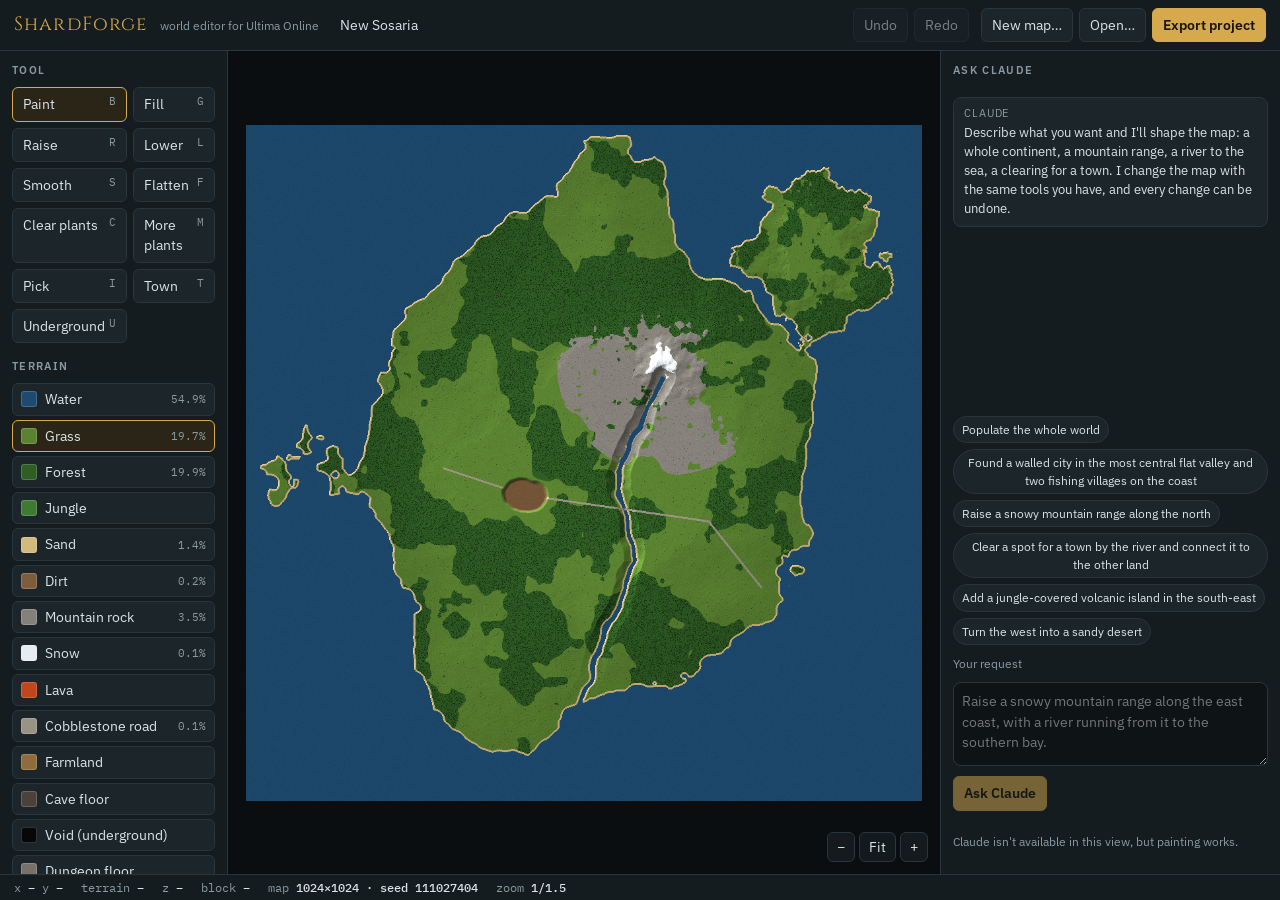
==== editor/index.html @ fd7a6068 "0.8.4: no signposts in towns (town exits and road ends); crossroads signposts stay Co-Authored-By: C" ====
<!DOCTYPE html>
<html lang="en">
<head>
<meta charset="utf-8">
<meta name="viewport" content="width=device-width, initial-scale=1">
<title>ShardForge Editor</title>
<link rel="preconnect" href="https://fonts.googleapis.com">
<link rel="preconnect" href="https://fonts.gstatic.com" crossorigin>
<link href="https://fonts.googleapis.com/css2?family=Cinzel:wght@600&family=IBM+Plex+Mono:wght@400;500&family=IBM+Plex+Sans:wght@400;500;600&display=swap" rel="stylesheet">
<style>
:root {
  /* One visual world: a lamplit cartographer's desk at night. Dark only, by choice. */
  --ink: #0e1316;
  --panel: #151c20;
  --panel-2: #1c252a;
  --line: #2a363d;
  --text: #dbe4e8;
  --muted: #8a9aa2;
  --gold: #d6aa4c;        /* accent: ankh gold */
  --gold-ink: #1a1408;
  --danger: #e07a5f;
  --ok: #7fbf7f;
  --font-display: "Cinzel", "Trajan Pro", Georgia, serif;
  --font-body: "IBM Plex Sans", system-ui, -apple-system, "Segoe UI", sans-serif;
  --font-mono: "IBM Plex Mono", ui-monospace, Consolas, monospace;
  /* layout: toolbar | canvas | assistant, status bar along the bottom */
  color-scheme: dark;
}
* { box-sizing: border-box; }
html, body { height: 100%; margin: 0; }
body {
  background: var(--ink); color: var(--text); font: 14px/1.45 var(--font-body);
  display: grid; grid-template-rows: auto 1fr auto; overflow: hidden;
}
button, input, select, textarea { font: inherit; color: inherit; }
button {
  background: var(--panel-2); border: 1px solid var(--line); border-radius: 6px;
  padding: 6px 10px; cursor: pointer;
}
button:hover { border-color: var(--muted); }
button:focus-visible, input:focus-visible, textarea:focus-visible, select:focus-visible, canvas:focus-visible {
  outline: 2px solid var(--gold); outline-offset: 1px;
}
button.primary { background: var(--gold); color: var(--gold-ink); border-color: var(--gold); font-weight: 600; }
button:disabled { opacity: .5; cursor: default; }

header {
  display: flex; align-items: center; gap: 12px; padding: 8px 14px;
  background: var(--panel); border-bottom: 1px solid var(--line); flex-wrap: wrap;
}
.brand { font-family: var(--font-display); font-size: 19px; letter-spacing: .06em; color: var(--gold); white-space: nowrap; }
.brand small { font-family: var(--font-body); font-size: 12px; color: var(--muted); letter-spacing: 0; margin-left: 6px; }
#projName { background: transparent; border: 1px solid transparent; border-radius: 6px; padding: 4px 8px; width: 180px; }
#projName:hover, #projName:focus { border-color: var(--line); }
header .spacer { flex: 1; }
header .group { display: flex; gap: 6px; align-items: center; }
header .group[hidden], button[hidden] { display: none; }
#userBox a { color: var(--muted); text-decoration: none; }
#userBox a:hover { color: var(--text); }
.pill { font: 11px var(--font-mono); text-transform: uppercase; letter-spacing: .08em; padding: 2px 8px; border-radius: 999px; border: 1px solid var(--line); color: var(--muted); }
#saveState { font: 12px var(--font-mono); color: var(--muted); }
.plist { display: grid; gap: 6px; max-height: 50vh; overflow-y: auto; margin: 8px 0; }
.plist button { display: grid; grid-template-columns: 1fr auto; text-align: left; gap: 2px 10px; }
.plist .m { font: 12px var(--font-mono); color: var(--muted); }

main { display: grid; grid-template-columns: 228px 1fr 340px; min-height: 0; }
aside { background: var(--panel); overflow-y: auto; padding: 12px; display: flex; flex-direction: column; gap: 16px; }
aside.left { border-right: 1px solid var(--line); }
aside.right { border-left: 1px solid var(--line); }
h2 { font-size: 11px; text-transform: uppercase; letter-spacing: .12em; color: var(--muted); margin: 0 0 8px; font-weight: 600; }

.tools { display: grid; grid-template-columns: 1fr 1fr; gap: 6px; }
.tools button { text-align: left; display: flex; justify-content: space-between; gap: 4px; }
.tools button kbd { font: 11px var(--font-mono); color: var(--muted); }
.tools button[aria-pressed="true"] { border-color: var(--gold); background: #2a2516; }

.palette { display: grid; gap: 4px; }
.palette button { display: flex; align-items: center; gap: 8px; text-align: left; padding: 5px 8px; }
.palette button[aria-pressed="true"] { border-color: var(--gold); background: #2a2516; }
.swatch { width: 16px; height: 16px; border-radius: 3px; border: 1px solid rgba(255,255,255,.18); flex: none; }
.palette .pct { margin-left: auto; font: 11px var(--font-mono); color: var(--muted); font-variant-numeric: tabular-nums; }

.field { display: grid; gap: 4px; }
.field label { font-size: 12px; color: var(--muted); display: flex; justify-content: space-between; }
.field output { font-family: var(--font-mono); color: var(--text); }
input[type=range] { width: 100%; accent-color: var(--gold); }
.check { display: flex; gap: 8px; align-items: center; font-size: 13px; }
.check input { accent-color: var(--gold); }

#stage { position: relative; min-width: 0; min-height: 0; background: #0a0e10; }
#view { position: absolute; inset: 0; width: 100%; height: 100%; display: block; cursor: crosshair; touch-action: none; }
#busy {
  position: absolute; left: 50%; top: 14px; transform: translateX(-50%);
  background: var(--panel-2); border: 1px solid var(--gold); color: var(--text);
  padding: 6px 12px; border-radius: 999px; font-size: 13px; display: none;
}
.zoombox { position: absolute; right: 12px; bottom: 12px; display: flex; gap: 4px; }
.zoombox button { padding: 4px 9px; background: rgba(21,28,32,.9); }

/* Assistant */
.assistant { display: flex; flex-direction: column; gap: 10px; flex: 1; min-height: 0; }
#log { display: flex; flex-direction: column; gap: 8px; overflow-y: auto; flex: 1; min-height: 120px; }
.msg { border: 1px solid var(--line); border-radius: 8px; padding: 8px 10px; background: var(--panel-2); font-size: 13px; }
.msg.user { border-color: #3c4a52; background: transparent; }
.msg .who { font-size: 11px; color: var(--muted); text-transform: uppercase; letter-spacing: .08em; margin-bottom: 2px; }
.msg.error { border-color: var(--danger); }
.msg ol { margin: 6px 0 0; padding-left: 18px; color: var(--muted); font-size: 12px; }
.msg code { font-family: var(--font-mono); font-size: 12px; }
#prompt { width: 100%; min-height: 84px; resize: vertical; background: var(--ink); border: 1px solid var(--line); border-radius: 8px; padding: 8px; }
.row { display: flex; gap: 6px; flex-wrap: wrap; }
.chips { display: flex; flex-wrap: wrap; gap: 6px; }
.chips button { font-size: 12px; padding: 4px 8px; border-radius: 999px; }
.note { font-size: 12px; color: var(--muted); }

footer {
  display: flex; gap: 18px; padding: 5px 14px; background: var(--panel); border-top: 1px solid var(--line);
  font: 12px var(--font-mono); color: var(--muted); font-variant-numeric: tabular-nums; flex-wrap: wrap;
}
footer b { color: var(--text); font-weight: 500; }

dialog {
  background: var(--panel); color: var(--text); border: 1px solid var(--line); border-radius: 10px;
  padding: 18px; width: min(420px, 92vw);
}
dialog::backdrop { background: rgba(0,0,0,.6); }
dialog h3 { margin: 0 0 10px; font-family: var(--font-display); color: var(--gold); font-size: 17px; }
dialog .row { justify-content: flex-end; margin-top: 14px; }
dialog select, dialog input[type=number] { background: var(--ink); border: 1px solid var(--line); border-radius: 6px; padding: 6px; width: 100%; }

@media (max-width: 900px) {
  main { grid-template-columns: 1fr; grid-template-rows: auto 60vh auto; overflow-y: auto; }
  body { overflow: auto; }
  aside.left, aside.right { border: 0; }
}
@media (prefers-reduced-motion: reduce) { * { transition: none !important; } }
.under-list { display: grid; gap: 3px; }
.under-list button { text-align: left; }
.place-list { display: grid; gap: 3px; max-height: 320px; overflow: auto; margin-top: 6px; }
.place-row { display: grid; grid-template-columns: 74px 1fr auto; gap: 4px; align-items: center; }
.place-row .k { font-size: 11px; color: var(--muted, #9aa4a8); overflow: hidden; text-overflow: ellipsis; white-space: nowrap; }
.place-row input { padding: 3px 6px; font-size: 12px; min-width: 0; }
.place-row button { padding: 3px 7px; font-size: 12px; }
.town-form input[type=text] { width: 100%; }
.town-form .grid2, .world-opts .grid2 { display: grid; grid-template-columns: 1fr 1fr; gap: 4px 8px; }
.world-opts select, .world-opts input:not([type=checkbox]) { width: 100%; }
.town-form .grid2 select { width: 100%; }
.town-form details.deco { margin-top: 8px; border: 1px solid var(--line, #2a3238); border-radius: 6px; padding: 6px 8px; }
.town-form details.deco summary { cursor: pointer; font-size: 13px; }
.town-form .deco-grid { display: grid; gap: 4px; margin: 6px 0; }
</style>
</head>
<body>
<header>
  <div class="brand">ShardForge <small>world editor for Ultima Online</small></div>
  <input id="projName" aria-label="Project name" value="New Sosaria">
  <div class="spacer"></div>
  <div class="group">
    <button id="btnUndo" title="Undo (Ctrl+Z)">Undo</button>
    <button id="btnRedo" title="Redo (Ctrl+Y)">Redo</button>
  </div>
  <div class="group">
    <button id="btnNew">New map…</button>
    <button id="btnOpen">Open…</button>
    <input type="file" id="fileOpen" accept=".json,application/json" hidden>
    <button id="btnExport" class="primary">Export project</button>
    <button id="btnSave" class="primary" hidden title="Save to the server (Ctrl+S)">Save</button>
    <button id="btnBuild" hidden title="Build this project into map files and walk it with your team">Build &amp; walk</button>
  </div>
  <div class="group" id="userBox" hidden>
  </div>
</header>

<main>
  <aside class="left" aria-label="Tools">
    <section>
      <h2>Tool</h2>
      <div class="tools" id="tools"></div>
    </section>
    <section>
      <h2>Terrain</h2>
      <div class="palette" id="palette"></div>
    </section>
    <section>
      <h2>Settlements</h2>
      <div class="field town-form">
        <label for="townName">Name</label>
        <input id="townName" type="text" placeholder="Random" maxlength="40" autocomplete="off">
        <div class="grid2">
          <div><label for="townSize">Size</label>
            <select id="townSize"><option value="" selected>Auto (radius)</option><option value="hamlet">Hamlet</option><option value="village">Village</option><option value="town">Town</option><option value="city">City</option></select></div>
          <div><label for="townStyle">Style</label>
            <select id="townStyle"><option value="">Fits the size</option><option value="rustic">Rustic</option><option value="fishing">Fishing</option><option value="frontier">Frontier</option><option value="town">Town</option><option value="city">City</option><option value="desert">Desert</option><option value="mountain">Mountain</option></select></div>
        </div>
        <label for="townRadius">Radius <output id="townRadiusOut">36</output></label>
        <input type="range" id="townRadius" min="12" max="160" value="36">
        <div class="grid2">
          <div><label for="townMain">Main roads</label><select id="townMain" class="mat"></select></div>
          <div><label for="townLanes">Lanes</label><select id="townLanes" class="mat"></select></div>
          <div><label for="townSquare">Square</label><select id="townSquare" class="mat"></select></div>
          <div><label for="townWalls">Walls</label>
            <select id="townWalls"><option value="">Cities only</option><option value="yes">Walled</option><option value="no">No walls</option></select></div>
        </div>
        <div class="grid2">
          <div><label for="townPlots">Building plots</label>
            <select id="townPlots"><option value="sparse">Sparse</option><option value="normal" selected>Normal</option><option value="dense">Dense</option></select></div>
          <div><label for="townSetting">Setting</label>
            <select id="townSetting">
              <option value="">As the land is</option><option value="farmland">Farmland ring</option><option value="clearing">Forest clearing</option>
              <option value="hilltop">Hilltop</option><option value="harbour">Waterfront (dock plot)</option><option value="winter">Winter</option><option value="oasis">Desert oasis</option><option value="castle">Castle on a crag (no town)</option>
            </select></div>
        </div>
        <details class="deco">
          <summary>Decorations <span id="decoSummary" class="note"></span></summary>
          <div class="deco-grid">
            <label class="check"><input type="checkbox" data-deco="lamps" checked> Street lamps</label>
            <label class="check"><input type="checkbox" data-deco="market" checked> Market stalls</label>
            <label class="check"><input type="checkbox" data-deco="square" checked> Square: benches, trees, statue</label>
            <label class="check"><input type="checkbox" data-deco="signs"> Signposts where roads leave</label>
            <label class="check"><input type="checkbox" data-deco="street" checked> Street life: barrels, troughs, posts</label>
            <label class="check"><input type="checkbox" data-deco="flowers" checked> Flowers &amp; flowerpots</label>
            <label class="check"><input type="checkbox" data-deco="gardens" checked> Gardens</label>
            <label class="check"><input type="checkbox" data-deco="fields" checked> Fields &amp; hay</label>
            <label class="check"><input type="checkbox" data-deco="graveyard" checked> Graveyard</label>
          </div>
          <label for="townDecoAmount">Amount</label>
          <select id="townDecoAmount"><option value="0.5">Light</option><option value="1" selected>Normal</option><option value="1.7">Rich</option></select>
        </details>
      </div>
      <details class="deco" id="featBox">
        <summary>World features <span id="featSummary" class="note"></span></summary>
        <div class="deco-grid" id="featGrid"></div>
        <div id="caveLinkRow" hidden style="margin-top:6px">
          <label for="caveMap">Cave mouths also lead into</label>
          <select id="caveMap"><option value="">Only caves inside this map's mountains</option></select>
          <p class="note" style="margin:2px 0 0">Half the mouths go to that dungeon map's areas, by teleporters both ways (made when you build). Build the dungeon map first.</p>
        </div>
        <div class="row" style="margin-top:6px"><button id="btnFeatures" title="Add the ticked features to this map as it is now (towns, roads and all)">Add features to this map</button></div>
      </details>
      <p class="note">Pick the <b>Town</b> tool (T), then click for the radius above, or press and <b>drag out</b> to size it (<kbd>[</kbd> <kbd>]</kbd> resize). <b>Reroll</b> lays the last one out again.</p>
      <div class="row" style="margin-top:8px">
        <button id="btnReroll" disabled title="Undo the town you just founded and lay it out again with the same settings">Reroll</button>
        <button id="btnPopulate" title="Found cities, towns, villages and hamlets on good sites, join them with roads and add camps, ruins and shrines">Populate world</button>
        <button id="btnClearObj" title="Remove all plots, props and place names (Undo brings them back)">Clear</button>
      </div>
    </section>
    <section>
      <h2>Underground</h2>
      <div class="field">
        <div class="grid2">
          <div><label for="underStyle">Kind</label><select id="underStyle"></select></div>
          <div><label for="underTheme">Theme</label><select id="underTheme"></select></div>
          <div><label for="underZ">Floor height</label><input type="number" id="underZ" value="0" min="-60" max="60"></div>
        </div>
        <label for="underName">Name</label>
        <input id="underName" type="text" placeholder="Random, e.g. Whispering Grotto" maxlength="40" autocomplete="off">
      </div>
      <p class="note">Pick the <b>Underground</b> tool (U) and drag a rectangle over the void: it carves the cave, mine or crypt there. Rock walls rise around cave floor and stone walls around dungeon floor when it's built; paint <b>Cave floor</b>, <b>Dungeon floor</b> or <b>Void</b> to reshape it by hand. Start a <b>New map</b> as <b>Underground</b> for a dungeon facet.</p>
      <div id="underList" class="under-list"></div>
    </section>
    <section>
      <h2>Places <span id="placeCount" class="note"></span></h2>
      <input id="placeFind" type="search" placeholder="Filter: camp, ruins, shrine, a name…" autocomplete="off" style="width:100%">
      <div id="placeList" class="place-list"></div>
      <p class="note">Type a new name and press Enter. A town's region, and signs with the old name nearby, follow the new name. <b>Go</b> shows the place.</p>
    </section>
    <section class="field">
      <label for="brushSize">Brush size <output id="brushSizeOut">12</output></label>
      <input type="range" id="brushSize" min="1" max="96" value="12">
      <label for="brushStrength">Strength <output id="brushStrengthOut">40%</output></label>
      <input type="range" id="brushStrength" min="5" max="100" value="40">
    </section>
    <section>
      <h2>View</h2>
      <div class="field">
        <label class="check"><input type="checkbox" id="showPlants" checked> Preview trees &amp; rocks</label>
        <label class="check"><input type="checkbox" id="showShade" checked> Hill shading</label>
        <label class="check"><input type="checkbox" id="showBlocks"> 8×8 block grid (zoomed in)</label>
        <label class="check"><input type="checkbox" id="showObjects" checked> Plots, props &amp; names</label>
      </div>
    </section>
  </aside>

  <div id="stage">
    <canvas id="view" tabindex="0" aria-label="Map canvas. Left-drag paints, right-drag or space-drag pans, wheel zooms."></canvas>
    <div id="busy" role="status" aria-live="polite"></div>
    <div class="zoombox">
      <button id="zoomOut" aria-label="Zoom out">−</button>
      <button id="zoomFit">Fit</button>
      <button id="zoomIn" aria-label="Zoom in">+</button>
    </div>
  </div>

  <aside class="right" aria-label="Claude assistant">
    <div class="assistant">
      <h2 id="askTitle">Ask Claude</h2>
      <div id="log" aria-live="polite">
        <div class="msg"><div class="who">Claude</div>
          Describe what you want and I'll shape the map: a whole continent, a mountain range, a river to the sea, a clearing for a town. I change the map with the same tools you have, and every change can be undone.
        </div>
      </div>
      <div class="chips" id="chips"></div>
      <label for="prompt" class="note">Your request</label>
      <textarea id="prompt" placeholder="Raise a snowy mountain range along the east coast, with a river running from it to the southern bay."></textarea>
      <div class="row">
        <select id="aiPick" aria-label="Which assistant" hidden style="max-width:150px"></select>
        <button id="btnAsk" class="primary">Ask Claude</button>
        <button id="btnStop" hidden>Stop</button>
      </div>
      <p class="note" id="aiNote"></p>
    </div>
  </aside>
</main>

<footer>
  <span>x <b id="sx">–</b> y <b id="sy">–</b></span>
  <span>terrain <b id="st">–</b></span>
  <span>z <b id="sz">–</b></span>
  <span>block <b id="sb">–</b></span>
  <span>map <b id="sm">–</b></span>
  <span>zoom <b id="szoom">–</b></span>
</footer>

<dialog id="dlgProjects">
  <form method="dialog">
    <h3>Projects on the server</h3>
    <div class="plist" id="plist"><p class="note">Loading…</p></div>
    <div class="row"><button value="cancel">Close</button></div>
  </form>
</dialog>

<dialog id="dlgConflict">
  <form method="dialog">
    <h3>Someone saved first</h3>
    <p class="note" id="conflictText"></p>
    <div class="row">
      <button value="cancel">Keep editing</button>
      <button value="theirs">Load their version</button>
      <button value="copy" class="primary">Save mine as a copy</button>
    </div>
  </form>
</dialog>

<dialog id="dlgNew">
  <form method="dialog" id="newForm">
    <h3>New map</h3>
    <div class="field">
      <label for="newSize">Size in tiles</label>
      <select id="newSize">
        <option value="512x512">512 × 512 (sketch)</option>
        <option value="1024x1024" selected>1024 × 1024</option>
        <option value="2048x2048">2048 × 2048</option>
        <option value="1448x1448">1448 × 1448 (Tokuno size)</option>
        <option value="1280x4096">1280 × 4096 (Ter Mur size)</option>
        <option value="2304x1600">2304 × 1600 (Ilshenar size)</option>
        <option value="2560x2048">2560 × 2048 (Malas size)</option>
        <option value="7168x4096">7168 × 4096 (Felucca / Trammel size)</option>
      </select>
      <p class="note" id="sizeNote">Matching a standard facet size lets you test with an unmodified client.</p>
    </div>
    <div class="field" style="margin-top:10px">
      <label for="newStart">Start with</label>
      <select id="newStart">
        <option value="world" selected>A generated world</option>
        <option value="island">A simple island</option>
        <option value="ocean">Open ocean</option>
        <option value="grass">Flat grassland</option>
        <option value="void">Underground: an empty void for dungeons and caves</option>
      </select>
      <p class="note" id="voidNote" hidden>For a dungeon facet: a facet of its own that holds every cave, mine and crypt, reached by teleporters from the overworld. Players never see the difference.</p>
    </div>
    <div class="field world-opts" id="worldOpts" style="margin-top:10px">
      <div class="grid2">
        <div><label for="wShape">Shape</label><select id="wShape"></select></div>
        <div><label for="wClimate">Climate</label><select id="wClimate"></select></div>
        <div><label for="wLand">Land <output id="wLandOut">auto</output></label><input type="range" id="wLand" min="0" max="85" value="0" step="5"></div>
        <div><label for="wMountains">Mountains</label><select id="wMountains"><option value="0.5">Few, low</option><option value="1" selected>Some</option><option value="1.6">Many, high</option></select></div>
        <div><label for="wRivers">Rivers</label><select id="wRivers"><option value="0.4">Few</option><option value="1" selected>Some</option><option value="2">Many</option></select></div>
        <div><label for="wSeed">Seed</label><input id="wSeed" placeholder="random" inputmode="numeric"></div>
      </div>
      <label class="check"><input type="checkbox" id="wTowns" checked> Found towns, villages and roads in good places</label>
      <div class="grid2" style="margin-top:4px"><div><label for="wDeco">Town decorations</label><select id="wDeco">
        <option value="tidy" selected>Tidy: no street clutter</option><option value="bare">Bare: lamps only</option>
        <option value="full">Full: barrels, crates, troughs, hay too</option><option value="panel">As ticked under Town → Decorations</option></select></div></div>
      <p class="note">Plates give the land its shape and push up mountain ranges where they meet; wind from the west brings rain to the coasts and leaves dry land behind the mountains; rivers run down to the sea, big ones through deltas, and every lake spills out through a river. Roads between towns follow the valleys and cross rivers on bridges. The same seed and settings give the same world.</p>
    </div>
    <div class="row">
      <button value="cancel">Cancel</button>
      <button value="ok" class="primary">Create</button>
    </div>
  </form>
</dialog>

<script>
"use strict";
// ---------------------------------------------------------------------------
// Terrain definitions. Land tile IDs are real UO land tiles (most common variants
// in the client's own maps). Populate rules are exported with the project and the
// ShardForge CLI places statics with the same deterministic hash, so the preview
// shows exactly what gets built.
// ---------------------------------------------------------------------------
const TREES = [[0x0CCD,0x0CCE],[0x0CD0,0x0CD1],[0x0CD3,0x0CD4],[0x0CDA,0x0CDB],[0x0CDD,0x0CDE],[0x0CE0,0x0CE1],[0x0CE3,0x0CE4],[0x0CE6,0x0CE7],[0x0CD6],[0x0CD8]];
// Underground decorations, all from the client's own dungeons.
const STALAGMITES = [[0x08E0],[0x08E1],[0x08E4],[0x08E5],[0x08E7],[0x08E9],[0x08EA],[0x08E2],[0x08E3],[0x08E6],[0x08E8]];
const CAVE_LITTER = [[0x1363],[0x1364],[0x1365],[0x1366],[0x1367],[0x0EE3],[0x0EE4],[0x0EE5],[0x0EE6],[0x0D16],[0x0ECA],[0x0ECB],[0x0ECC],[0x0ECD]];
const DUNGEON_LITTER = [[0x0EE3],[0x0EE4],[0x0EE5],[0x0EE6],[0x0ECA],[0x0ECB],[0x0ECC],[0x0ECD],[0x0ECE],[0x0ECF],[0x0ED0],[0x1B09],[0x1B0A]];
const GRASSES = [[0x0CAF],[0x0CB0],[0x0CB5],[0x0CB6],[0x0CAC],[0x0CAD]];
const FLOWERS = [[0x0D2F],[0x0D2D],[0x0D2B],[0x0D29],[0x0C85],[0x0C84]];
const FERNS = [[0x0CA3],[0x0CA2],[0x0CA4],[0x0CA1],[0x0CA0],[0x0C9F]];
const MUSHROOMS = [[0x0D16],[0x0D19],[0x0D15]];
const CACTI = [[0x0D2E],[0x0D2C],[0x0D28],[0x0D2A]];
const ROCKS = [[0x1774],[0x177C],[0x1778],[0x1773],[0x1777],[0x177B]];

const TERRAINS = [
  { key: "water", name: "Water", color: "#1d4a6e", land: [0xA8,0xA9,0xAA,0xAB], fixedZ: -5, populate: [] },
  { key: "grass", name: "Grass", color: "#5a8231", land: [0x03,0x04,0x05,0x06], populate: [
      { kind: "tree", items: TREES, density: 0.008 }, { kind: "small", items: GRASSES, density: 0.10 }, { kind: "small", items: FLOWERS, density: 0.015 } ] },
  { key: "forest", name: "Forest", color: "#2f5d24", land: [0xC4,0xC5,0xC6,0xC7], populate: [
      { kind: "tree", items: TREES, density: 0.20 }, { kind: "small", items: FERNS, density: 0.05 }, { kind: "small", items: MUSHROOMS, density: 0.01 } ] },
  { key: "jungle", name: "Jungle", color: "#3f7a33", land: [0xAC,0xAD,0xAE,0xAF], populate: [
      { kind: "tree", items: TREES, density: 0.12 }, { kind: "small", items: FERNS, density: 0.18 } ] },
  { key: "sand", name: "Sand", color: "#d2b97e", land: [0x16,0x17,0x18,0x19], populate: [
      { kind: "small", items: CACTI, density: 0.002 } ] },
  { key: "dirt", name: "Dirt", color: "#7d5d3c", land: [0x71,0x72,0x73,0x74], populate: [
      { kind: "small", items: GRASSES, density: 0.02 } ] },
  { key: "rock", name: "Mountain rock", color: "#85817a", land: [0x22C,0x22D,0x22E,0x22F], crag: 30, populate: [
      { kind: "rock", items: ROCKS, density: 0.02 } ] },
  { key: "snow", name: "Snow", color: "#e6edf1", land: [0x11A,0x11B,0x11C,0x11D], crag: 16, populate: [] },
  { key: "lava", name: "Lava", color: "#c0461d", land: [0x1F4,0x1F5,0x1F6,0x1F7], populate: [] },
  { key: "cobblestone", name: "Cobblestone road", color: "#9a9284", land: [0x3E9,0x3EA,0x3EB,0x3EC], populate: [] },
  { key: "farmland", name: "Farmland", color: "#8f6c3c", land: [0x09], populate: [] },
  { key: "cave", name: "Cave floor", color: "#4d4239", land: [0x245,0x246,0x247,0x248], populate: [
      { kind: "rock", items: STALAGMITES, density: 0.012 }, { kind: "small", items: CAVE_LITTER, density: 0.02 } ] },
  // Underground (see Underground.cs): the void becomes rock walls around cave floors and stone walls around dungeon floors.
  { key: "void", name: "Void (underground)", color: "#070707", land: [0x244], populate: [] },
  { key: "dungeon", name: "Dungeon floor", color: "#77716a", land: [0x43E,0x43F,0x440,0x441], populate: [
      { kind: "small", items: DUNGEON_LITTER, density: 0.015 } ] },
  // The build lays the client's own crusted rims where lava and acid meet the floor (LiquidEdges.cs).
  { key: "acid", name: "Acid", color: "#86b92e", land: [0x2E35,0x2E31,0x2E2C,0x2E2F,0x2E2D,0x2E2A,0x2E37,0x2E38,0x2E2E,0x2E34,0x2E2B,0x2E33], populate: [] },
];
const TKEY = Object.fromEntries(TERRAINS.map((t, i) => [t.key, i]));
const TRGB = TERRAINS.map(t => [1,3,5].map(o => parseInt(t.color.slice(o, o + 2), 16)));
const GRID_CHARS = "WgFJsdRSLcfCVDA"; // one char per terrain, for Claude's overview

// ---------------------------------------------------------------------------
// Deterministic hash (identical in the C# exporter): lowbias32 over (x, y, seed, k).
// ---------------------------------------------------------------------------
function hrand(x, y, seed, k) {
  let h = (seed ^ Math.imul(x, 0x27d4eb2d) ^ Math.imul(y, 0x165667b1) ^ Math.imul(k, 0x9e3779b9)) >>> 0;
  h ^= h >>> 16; h = Math.imul(h, 0x7feb352d);
  h ^= h >>> 15; h = Math.imul(h, 0x846ca68b);
  h ^= h >>> 16;
  return (h >>> 0) / 4294967296;
}
/** Which populate group (index) lands on this cell, or -1. Mirrors the exporter. */
function populateGroup(x, y, t, densByte, seed) {
  const rules = TERRAINS[t].populate;
  const mult = densByte / 128;
  for (let g = 0; g < rules.length; g++)
    if (hrand(x, y, seed, 1 + g) < rules[g].density * mult) return g;
  return -1;
}

// Smooth value noise for generation (editor-only; results are baked into layers).
function vnoise(x, y, seed) {
  const xi = Math.floor(x), yi = Math.floor(y), xf = x - xi, yf = y - yi;
  const s = t => t * t * (3 - 2 * t);
  const a = hrand(xi, yi, seed, 7), b = hrand(xi + 1, yi, seed, 7);
  const c = hrand(xi, yi + 1, seed, 7), d = hrand(xi + 1, yi + 1, seed, 7);
  const u = s(xf), v = s(yf);
  return a + (b - a) * u + (c - a) * v + (a - b - c + d) * u * v;
}
function fbm(x, y, seed, oct = 5) {
  let sum = 0, amp = 0.5, f = 1, norm = 0;
  for (let i = 0; i < oct; i++) { sum += amp * vnoise(x * f, y * f, seed + i * 1013); norm += amp; amp *= 0.5; f *= 2; }
  return sum / norm;
}

// ---------------------------------------------------------------------------
// World state
// ---------------------------------------------------------------------------
const W = { width: 0, height: 0, seed: 1, terrain: null, height_: null, density: null };
const clampZ = z => Math.max(-128, Math.min(127, Math.round(z)));

function newWorld(width, height, start) {
  W.width = width; W.height = height;
  W.seed = (Math.random() * 2 ** 31) | 0;
  W.terrain = new Uint8Array(width * height);
  W.height_ = new Int8Array(width * height);
  W.density = new Uint8Array(width * height).fill(128);
  if (start === "grass") { W.terrain.fill(TKEY.grass); }
  else if (start === "void") { W.terrain.fill(TKEY.void); }
  else if (start === "world") { W.terrain.fill(TKEY.water); W.height_.fill(-5); }
  else { W.terrain.fill(TKEY.water); W.height_.fill(-5); }
  undoStack.length = 0; redoStack.length = 0;
  W.objects = { buildings: [], statics: [], multis: [], lots: [], serverItems: [], land: [] }; W.places = [];
  if (start === "island") applyOps(starterOps(width, height), false);
  if (start === "world") {
    const o = worldOptions(); W.seed = o.seed;
    const r = applyOps([{ op: "world", ...o }], false)[0];
    if (!r?.ok) addMsg("claude", "Couldn't generate the world: " + escapeHtml(r?.why || "?"), "error");
    else if ($("wTowns").checked) applyOps([{ op: "populate_world", seed: o.seed, deco: worldDeco(), ...featureSettings() }], false);
    lastWorld = o;
  }
  resetImage(); fitView(); updateStats(); if (typeof renderUnderList === "function") renderUnderList();
}

let lastWorld = null;
function worldOptions() {
  const seedTxt = $("wSeed").value.trim(), seed = /^\d+$/.test(seedTxt) ? +seedTxt % 2147483647 : (Math.random() * 2147483647) | 0;
  const o = { shape: $("wShape").value, climate: $("wClimate").value, mountains: +$("wMountains").value, rivers: +$("wRivers").value, seed };
  if (+$("wLand").value > 0) o.land = +$("wLand").value / 100;
  return o;
}
function starterOps(w, h) {
  const sx = w / 1024, sy = h / 1024, s = Math.min(sx, sy);
  const P = (x, y) => [Math.round(x * sx), Math.round(y * sy)];
  return [
    { op: "island", cx: 512 * sx, cy: 500 * sy, radius: 400 * s, peak: 45, roughness: 0.6, seed: 11 },
    { op: "island", cx: 860 * sx, cy: 200 * sy, radius: 110 * s, peak: 30, roughness: 0.7, seed: 4 },
    { op: "mountain", cx: 640 * sx, cy: 360 * sy, radius: 170 * s, peak: 95, snow: true },
    { op: "patches", terrain: "forest", within: ["grass"], coverage: 0.45, scale: 60 * s },
    { op: "path", points: [P(630, 380), P(560, 520), P(590, 660), P(520, 840), P(470, 940)], width: 7, terrain: "water", height: -5, heightMode: "set", jitter: 10 },
    { op: "path", points: [P(300, 520), P(420, 560), P(700, 600), P(780, 700)], width: 3, terrain: "cobblestone" },
    { op: "beaches", width: 3 },
    { op: "ellipse", cx: 420 * sx, cy: 560 * sy, rx: 36 * s, ry: 28 * s, terrain: "dirt", height: 6, heightMode: "set", falloff: 0.2 },
    { op: "density", cx: 420 * sx, cy: 560 * sy, rx: 50 * s, ry: 40 * s, value: 0 },
  ];
}

// ---------------------------------------------------------------------------
// Edit operations: used by the brushes' bigger siblings and by Claude.
// ---------------------------------------------------------------------------
function setHeight(i, value, mode, w) {
  const h = W.height_[i];
  let n = h;
  switch (mode) {
    case "add": n = h + value * w; break;
    case "max": n = Math.max(h, h + (value - h) * w); break;
    case "min": n = Math.min(h, h + (value - h) * w); break;
    default: n = h + (value - h) * w; // set (blended by weight)
  }
  W.height_[i] = clampZ(n);
}
function applyCell(i, o, w) {
  if (o.terrain != null && w >= 0.5) W.terrain[i] = TKEY[o.terrain];
  if (typeof o.height === "number") setHeight(i, o.height, o.heightMode || "set", w);
  if (o.terrain === "water" && w >= 0.5 && o.height == null) W.height_[i] = -5;
}
const smooth01 = (e0, e1, x) => { const t = Math.max(0, Math.min(1, (x - e0) / (e1 - e0))); return t * t * (3 - 2 * t); };
function bbox(x0, y0, x1, y1) {
  return [Math.max(0, Math.floor(x0)), Math.max(0, Math.floor(y0)), Math.min(W.width - 1, Math.ceil(x1)), Math.min(W.height - 1, Math.ceil(y1))];
}
function terrainOk(o) { return o.within == null || [].concat(o.within).map(k => TKEY[k]); }

const OPS = {
  fill(o) {
    for (let i = 0; i < W.terrain.length; i++) applyCell(i, o, 1);
  },
  ellipse(o) {
    const rx = Math.max(1, o.rx ?? o.r ?? 10), ry = Math.max(1, o.ry ?? o.r ?? rx);
    const fall = Math.max(0.001, o.falloff ?? 0.3), jit = o.jitter ?? 0.15, seed = W.seed + 17;
    const within = terrainOk(o);
    const [x0, y0, x1, y1] = bbox(o.cx - rx * 1.3, o.cy - ry * 1.3, o.cx + rx * 1.3, o.cy + ry * 1.3);
    for (let y = y0; y <= y1; y++) for (let x = x0; x <= x1; x++) {
      const i = x + y * W.width;
      if (within !== true && !within.includes(W.terrain[i])) continue;
      let d = Math.hypot((x - o.cx) / rx, (y - o.cy) / ry);
      d += (fbm(x / 24, y / 24, seed, 3) - 0.5) * jit * 2;
      if (d > 1) continue;
      applyCell(i, o, smooth01(1, 1 - fall, d));
    }
  },
  polygon(o) {
    const pts = o.points; if (!pts || pts.length < 3) return;
    const xs = pts.map(p => p[0]), ys = pts.map(p => p[1]);
    const within = terrainOk(o);
    const [x0, y0, x1, y1] = bbox(Math.min(...xs), Math.min(...ys), Math.max(...xs), Math.max(...ys));
    const jit = o.jitter ?? 6, seed = W.seed + 23;
    for (let y = y0; y <= y1; y++) for (let x = x0; x <= x1; x++) {
      const i = x + y * W.width;
      if (within !== true && !within.includes(W.terrain[i])) continue;
      const px = x + (fbm(x / 20, y / 20, seed, 3) - 0.5) * jit * 2, py = y + (fbm(x / 20, y / 20, seed + 5, 3) - 0.5) * jit * 2;
      let inside = false;
      for (let a = 0, b = pts.length - 1; a < pts.length; b = a++) {
        const [xa, ya] = pts[a], [xb, yb] = pts[b];
        if ((ya > py) !== (yb > py) && px < (xb - xa) * (py - ya) / (yb - ya) + xa) inside = !inside;
      }
      if (inside) applyCell(i, o, 1);
    }
  },
  path(o) {
    const pts = o.points; if (!pts || pts.length < 2) return;
    const half = Math.max(0.5, (o.width ?? 4) / 2), jit = o.jitter ?? 0, seed = W.seed + 31;
    const within = terrainOk(o);
    // Rivers carve a valley: banks slope down to the water instead of leaving a sheer wall.
    const carve = o.carve ?? (o.terrain === "water"), bank = carve ? Math.max(8, half * 4) : 0;
    const xs = pts.map(p => p[0]), ys = pts.map(p => p[1]), pad = half + jit + bank + 2;
    const [x0, y0, x1, y1] = bbox(Math.min(...xs) - pad, Math.min(...ys) - pad, Math.max(...xs) + pad, Math.max(...ys) + pad);
    for (let y = y0; y <= y1; y++) for (let x = x0; x <= x1; x++) {
      const i = x + y * W.width;
      if (within !== true && !within.includes(W.terrain[i])) continue;
      const px = x + (fbm(x / 40, y / 40, seed, 3) - 0.5) * jit * 2, py = y + (fbm(x / 40, y / 40, seed + 9, 3) - 0.5) * jit * 2;
      let best = Infinity;
      for (let k = 0; k < pts.length - 1; k++) {
        const [ax, ay] = pts[k], [bx, by] = pts[k + 1];
        const dx = bx - ax, dy = by - ay, L = dx * dx + dy * dy || 1;
        const t = Math.max(0, Math.min(1, ((px - ax) * dx + (py - ay) * dy) / L));
        best = Math.min(best, Math.hypot(px - ax - t * dx, py - ay - t * dy));
      }
      if (best <= half) applyCell(i, o, 1);
      else if (carve && best <= half + bank && W.terrain[i] !== TKEY.water) {
        const t = (best - half) / bank, floorZ = 1;
        const target = floorZ + Math.pow(t, 1.5) * (W.height_[i] - floorZ);
        if (W.height_[i] > target) W.height_[i] = clampZ(target);
      }
    }
  },
  island(o) {
    const r = Math.max(8, o.radius ?? 200), peak = o.peak ?? 40, rough = o.roughness ?? 0.5;
    const seed = W.seed + (o.seed ?? 1) * 7919;
    const [x0, y0, x1, y1] = bbox(o.cx - r * 1.5, o.cy - r * 1.5, o.cx + r * 1.5, o.cy + r * 1.5);
    const sc = r * 0.45;
    for (let y = y0; y <= y1; y++) for (let x = x0; x <= x1; x++) {
      const d = Math.hypot(x - o.cx, y - o.cy) / r;
      const v = (1 - d) + (fbm(x / sc, y / sc, seed) - 0.5) * rough * 1.6;
      if (v <= 0) continue;
      const i = x + y * W.width;
      const z = Math.min(peak, Math.pow(v, 1.3) * peak * 1.8);
      W.height_[i] = clampZ(Math.max(W.terrain[i] === TKEY.water ? 0 : W.height_[i], z));
      const moist = fbm(x / (sc * 0.7), y / (sc * 0.7), seed + 99, 4);
      W.terrain[i] = W.height_[i] > 55 ? TKEY.rock : moist > 0.58 ? TKEY.forest : TKEY.grass;
    }
  },
  mountain(o) {
    const r = Math.max(6, o.radius ?? 80), peak = o.peak ?? 80, seed = W.seed + 41;
    const rockLine = o.rockLine ?? 40, snowLine = o.snowLine ?? 75;
    const [x0, y0, x1, y1] = bbox(o.cx - r, o.cy - r, o.cx + r, o.cy + r);
    for (let y = y0; y <= y1; y++) for (let x = x0; x <= x1; x++) {
      const i = x + y * W.width;
      if (W.terrain[i] === TKEY.water) continue;
      const d = Math.hypot(x - o.cx, y - o.cy) / r;
      if (d >= 1) continue;
      const ridge = 1 - Math.abs(fbm(x / (r * 0.25), y / (r * 0.25), seed, 4) * 2 - 1);
      const edge = d + (fbm(x / (r * 0.3), y / (r * 0.3), seed + 3, 3) - 0.5) * 0.5; // ragged outline
      if (edge >= 1) continue;
      const add = peak * Math.pow(1 - edge, 2) * (0.3 + 0.9 * ridge);
      W.height_[i] = clampZ(Math.max(W.height_[i], add));
      const z = W.height_[i], wobble = (fbm(x / 12, y / 12, seed + 7, 3) - 0.5) * 24;
      if (o.snow && z >= snowLine + wobble) W.terrain[i] = TKEY.snow;
      else if (z >= rockLine + wobble) W.terrain[i] = TKEY.rock;
    }
  },
  patches(o) {
    const t = TKEY[o.terrain]; if (t == null) return;
    const within = o.within ? [].concat(o.within).map(k => TKEY[k]) : null;
    const cov = o.coverage ?? 0.4, sc = Math.max(4, o.scale ?? 40), seed = W.seed + 53 + t;
    const rg = o.region ?? { x: 0, y: 0, w: W.width, h: W.height };
    const [x0, y0, x1, y1] = bbox(rg.x, rg.y, rg.x + rg.w - 1, rg.y + rg.h - 1);
    for (let y = y0; y <= y1; y++) for (let x = x0; x <= x1; x++) {
      const i = x + y * W.width;
      if (within && !within.includes(W.terrain[i])) continue;
      if (!within && W.terrain[i] === TKEY.water) continue;
      if (fbm(x / sc, y / sc, seed, 4) > 1 - cov) W.terrain[i] = t;
    }
  },
  density(o) {
    const rx = Math.max(1, o.rx ?? o.r ?? 20), ry = Math.max(1, o.ry ?? o.r ?? rx);
    const v = Math.max(0, Math.min(255, Math.round((o.value ?? 1) * 128)));
    const [x0, y0, x1, y1] = bbox(o.cx - rx, o.cy - ry, o.cx + rx, o.cy + ry);
    for (let y = y0; y <= y1; y++) for (let x = x0; x <= x1; x++)
      if (Math.hypot((x - o.cx) / rx, (y - o.cy) / ry) <= 1) W.density[x + y * W.width] = v;
  },
  smooth(o) {
    const passes = Math.min(8, o.passes ?? 2), rg = o.region ?? { x: 0, y: 0, w: W.width, h: W.height };
    const [x0, y0, x1, y1] = bbox(rg.x, rg.y, rg.x + rg.w - 1, rg.y + rg.h - 1);
    for (let p = 0; p < passes; p++) {
      const src = W.height_.slice();
      for (let y = Math.max(1, y0); y <= Math.min(W.height - 2, y1); y++) for (let x = Math.max(1, x0); x <= Math.min(W.width - 2, x1); x++) {
        const i = x + y * W.width;
        if (W.terrain[i] === TKEY.water) continue;
        W.height_[i] = Math.round((src[i] * 4 + src[i - 1] + src[i + 1] + src[i - W.width] + src[i + W.width]) / 8);
      }
    }
  },
  beaches(o) {
    const wdt = Math.max(1, Math.min(6, o.width ?? 2)), N = W.width;
    const soft = new Set([TKEY.grass, TKEY.forest, TKEY.jungle, TKEY.dirt]);
    let dist = new Uint8Array(W.terrain.length).fill(255);
    for (let i = 0; i < dist.length; i++) if (W.terrain[i] === TKEY.water) dist[i] = 0;
    for (let s = 1; s <= wdt; s++) {
      const next = dist.slice();
      for (let y = 1; y < W.height - 1; y++) for (let x = 1; x < N - 1; x++) {
        const i = x + y * N;
        if (dist[i] !== 255) continue;
        if (dist[i - 1] === s - 1 || dist[i + 1] === s - 1 || dist[i - N] === s - 1 || dist[i + N] === s - 1) next[i] = s;
      }
      dist = next;
    }
    for (let i = 0; i < dist.length; i++)
      if (dist[i] > 0 && dist[i] <= wdt && soft.has(W.terrain[i]) && W.height_[i] < 12) {
        W.terrain[i] = TKEY.sand; W.height_[i] = Math.min(W.height_[i], dist[i]);
      }
  },
};

// ---------------------------------------------------------------------------
// Settlements: organic towns and villages laid out as roads, squares and building plots. Plots are flattened,
// cleared and face their road; build on them by hand in Walk. Nothing is on a grid: squares are blobs, roads
// wander and follow the land, lanes branch at odd angles and sometimes loop back.
// ---------------------------------------------------------------------------
W.objects = { buildings: [], statics: [], multis: [], lots: [], serverItems: [], land: [] };
W.places = [];

const THEME_ROOF = { wood: "#9a6a3c", darkwood: "#6e4a2c", plaster: "#8a3b2a", thatch: "#c9a25a", log: "#7a5a34", fieldstone: "#4f5862",
  brick: "#8a3b2a", redbrick: "#8a3b2a", stone: "#8d8a84", sandstone: "#d8c08a", marble: "#4f5862", whitemarble: "#4f5862", clay: "#c46a2c", hide: "#b49a6c" };
const LOT_COLORS = { dock: "#5fa8c9", home: "#d9b46a", shop: "#e08a4a", inn: "#d36a5a", smithy: "#9aa3ad", chapel: "#c9c3e6", farm: "#9cc25a", hall: "#e6d36a", keep: "#b8b8c8" };
const TOWN_STYLES = {
  rustic:   { road: "dirt", main: "dirt", square: "dirt" },
  fishing:  { road: "dirt", main: "dirt", square: "dirt" },
  frontier: { road: "dirt", main: "dirt", square: "dirt" },
  desert:   { road: "dirt", main: "dirt", square: "dirt" },
  mountain: { road: "dirt", main: "dirt", square: "cobblestone" },
  town:     { road: "dirt", main: "dirt", square: "cobblestone" },
  city:     { road: "dirt", main: "cobblestone", square: "cobblestone" },
};
const TOWN_SIZES = {
  hamlet:  { r: 22, mains: [1, 2], lanes: [0, 1], depth: 1, square: 0, lotW: [6, 10], lotH: [6, 9], fill: 0.55, walls: false },
  village: { r: 36, mains: [2, 3], lanes: [2, 4], depth: 1, square: 8, lotW: [6, 11], lotH: [6, 10], fill: 0.65, walls: false },
  town:    { r: 60, mains: [3, 4], lanes: [6, 10], depth: 2, square: 12, lotW: [6, 13], lotH: [6, 12], fill: 0.75, walls: false },
  city:    { r: 95, mains: [4, 5], lanes: [12, 18], depth: 2, square: 16, lotW: [7, 15], lotH: [7, 13], fill: 0.85, walls: true },
};
// Statics checked against the client's art; X/Y say which axis the piece runs along.
const PROP = {
  lamp: 0x0B24, benchX: 0x0B2D, benchY: 0x0B2C, table: 0x0B73, crates: [0x0E3C, 0x0E3D], barrel: 0x0FAE, keg: 0x1AD7, sack: 0x1045,
  hay: [0x1036, 0x0F34], signX: 0x0B97, signY: 0x0B98, fenceX: 0x0863, fenceY: 0x0864, fencePost: 0x0862,
  ironX: 0x084B, ironY: 0x0849, ironPost: 0x084A, graves: [0x0EDF, 0x0EE1, 0x0EE0, 0x0EE2], stones: [0x0ED8, 0x1184, 0x116C, 0x0ED4, 0x0ED7],
  campfire: 0x0DE3, bedrollX: 0x0A55, bedrollY: 0x0A58, ruinX: [0x0277, 0x0278, 0x0281], ruinY: [0x0279, 0x027C, 0x0282], ruinPost: [0x027A, 0x027B],
  bones: [0x0ECA, 0x0ECB, 0x0ECC, 0x0ECD, 0x0ECE, 0x0ECF, 0x0ED0, 0x0ED1, 0x0ED2], brazier: 0x0E31, candelabra: 0x0B26,
  pavers: [1305, 1306, 1307, 1308], planks: [1233, 1228, 1235, 1230], tree: [[0x0CCD, 0x0CCE], [0x0CD0, 0x0CD1], [0x0CD3, 0x0CD4], [0x0CD6, 0x0CD7]],
  crops: { wheat: [0x0C55, 0x0C56, 0x0C58], cabbage: [0x0C7B, 0x0C7C], carrot: [0x0C76], pumpkin: [0x0C6A, 0x0C6B, 0x0C6C], flax: [0x1A9B] },
  flowerpots: [0x11CA, 0x11CB, 0x11CC], trough: [0x0B43, 0x0B44] /* as the client lays them: along x */, troughY: [0x0B41, 0x0B42] /* along y */, hitch: [0x14E7, 0x14E8], statues: [0x12D8, 0x12D9],
  palms: [0x0C99, 0x0C9A, 0x0C9B, 0x0C9C, 0x0C9D], flowers: [0x0D2F, 0x0D2D, 0x0D2B, 0x0D29, 0x0C85, 0x0C84],
  // Fieldstone wall pieces (walls.txt "Fieldstone Standard Walls") for city walls.
  wallEW: 28, wallNS: 27, wallCorner: 26, wallPost: 29,
};
const NAME_A = ["Brit", "Moon", "Vesp", "Trin", "Skar", "Jhel", "Cove", "Ash", "Bel", "Cal", "Dun", "Ell", "Fen", "Gal", "Har", "Ith", "Kel", "Lor", "Mar",
  "Nor", "Ost", "Pel", "Quin", "Ros", "Sil", "Tam", "Ul", "Val", "Wes", "Yar", "Zan", "Bram", "Corr", "Dray", "Eld", "Grim", "Hollow", "Ivy", "Lan", "Mire", "Rav", "Stone", "Thorn", "Wolf"];
const NAME_B = ["ain", "ford", "haven", "ia", "wick", "moor", "dale", "mere", "ton", "holt", "vale", "burg", "stead", "wyn", "ross", "gate", "fall", "shire",
  "more", "cliff", "field", "brook", "port", "by", "thorpe", "hold", "reach", "watch", "crest", "hollow"];

function mulberry(seed) { let a = seed >>> 0; return () => { a = (a + 0x6D2B79F5) >>> 0; let t = a; t = Math.imul(t ^ (t >>> 15), t | 1); t ^= t + Math.imul(t ^ (t >>> 7), t | 61); return ((t ^ (t >>> 14)) >>> 0) / 4294967296; }; }
const inMap = (x, y) => x >= 0 && y >= 0 && x < W.width && y < W.height;
const zAt = (x, y) => W.terrain[x + y * W.width] === TKEY.water ? -5 : W.height_[x + y * W.width];
const isWater = (x, y) => W.terrain[x + y * W.width] === TKEY.water;
const isHard = t => t === TKEY.water || t === TKEY.lava;
const pickOf = (a, rnd) => a[Math.floor(rnd() * a.length)];
const between = (lo, hi, rnd) => lo + Math.floor(rnd() * (hi - lo + 1));
function addStatic(id, x, y, z) { if (inMap(x, y) && !isWater(x, y)) W.objects.statics.push([id, x, y, z ?? zAt(x, y)]); }
function addTree(x, y, rnd) { for (const id of pickOf(PROP.tree, rnd)) addStatic(id, x, y); }
function uniqueName(base, rnd) {
  const used = new Set(W.places.map(p => p.name));
  if (!used.has(base)) return base;
  for (let i = 0; i < 30; i++) { const n = `${base} of ${pickOf(NAME_A, rnd)}${pickOf(NAME_B, rnd)}`; if (!used.has(n)) return n; }
  return `${base} ${W.places.length + 1}`;
}
function townName(rnd) {
  const used = new Set(W.places.map(p => p.name));
  for (let i = 0; i < 50; i++) { const n = pickOf(NAME_A, rnd) + pickOf(NAME_B, rnd); if (!used.has(n)) return n; }
  return "Settlement " + (W.places.length + 1);
}
function ensureObjects() { W.objects.lots ??= []; W.objects.buildings ??= []; W.objects.statics ??= []; W.objects.multis ??= []; W.objects.serverItems ??= []; W.objects.land ??= []; }

/** Cells taken: 3 water/lava, 2 roads and squares, 1 plots and fields. */
function occupancy() {
  ensureObjects();
  if (W._occ) return W._occ; // shared while Populate world runs
  const occ = new Uint8Array(W.width * W.height);
  for (let i = 0; i < occ.length; i++) if (isHard(W.terrain[i])) occ[i] = 3;
  for (const l of W.objects.lots) markRect(occ, l.x - 1, l.y - 1, l.x + l.w, l.y + l.h, 1);
  for (const b of W.objects.buildings) markRect(occ, b.x - 2, b.y - 2, b.x + b.w + 1, b.y + b.h + 1, 1);
  return occ;
}
function markRect(occ, x0, y0, x1, y1, v) {
  for (let y = Math.max(0, y0); y <= Math.min(W.height - 1, y1); y++)
    for (let x = Math.max(0, x0); x <= Math.min(W.width - 1, x1); x++) occ[x + y * W.width] = Math.max(occ[x + y * W.width], v);
}
/** Ground within the rectangle varies by at most `maxDz`, so levelling it leaves no cliff. */
function flatEnough(x0, y0, x1, y1, maxDz) {
  let lo = 999, hi = -999;
  for (let y = y0; y <= y1; y++) for (let x = x0; x <= x1; x++) { if (!inMap(x, y)) return false; const z = zAt(x, y); lo = Math.min(lo, z); hi = Math.max(hi, z); }
  return hi - lo <= maxDz;
}
function rectFree(occ, x0, y0, x1, y1) {
  if (x0 < 1 || y0 < 1 || x1 >= W.width - 1 || y1 >= W.height - 1) return false;
  for (let y = y0; y <= y1; y++) for (let x = x0; x <= x1; x++) if (occ[x + y * W.width]) return false;
  return true;
}
function groundHeight(cx, cy, r) {
  const zs = [];
  const st = Math.max(1, Math.floor(r / 8));
  for (let y = cy - r; y <= cy + r; y += st) for (let x = cx - r; x <= cx + r; x += st)
    if (inMap(x, y) && !isWater(x, y) && (x - cx) ** 2 + (y - cy) ** 2 <= r * r) zs.push(W.height_[x + y * W.width]);
  zs.sort((a, b) => a - b);
  return zs.length ? Math.max(1, zs[zs.length >> 1]) : 2;
}
/** Flatten a rectangle to its median height, easing the ground around it back over `skirt` tiles. */
function levelRect(x0, y0, x1, y1, skirt, keep) {
  const zs = [];
  for (let y = y0; y <= y1; y++) for (let x = x0; x <= x1; x++) if (inMap(x, y) && !isWater(x, y)) zs.push(W.height_[x + y * W.width]);
  if (!zs.length) return 0;
  zs.sort((a, b) => a - b);
  const z = zs[zs.length >> 1];
  for (let y = y0 - skirt; y <= y1 + skirt; y++) for (let x = x0 - skirt; x <= x1 + skirt; x++) {
    if (!inMap(x, y) || isWater(x, y)) continue;
    const i = x + y * W.width;
    const d = Math.max(x0 - x, x - x1, y0 - y, y - y1, 0);
    if (d > 0 && keep && keep(i)) continue;
    const w = d === 0 ? 1 : 1 - d / (skirt + 1);
    W.height_[i] = clampZ(W.height_[i] + (z - W.height_[i]) * w);
  }
  return z;
}
/** Soften the heights of these cells (roads): each takes the average of its 3x3 neighbourhood. */
function smoothCells(cells, iters) {
  for (let it = 0; it < iters; it++) {
    const next = new Map();
    for (const i of cells) {
      const x = i % W.width, y = (i / W.width) | 0;
      let s = 0, n = 0;
      for (let dy = -1; dy <= 1; dy++) for (let dx = -1; dx <= 1; dx++) {
        const nx = x + dx, ny = y + dy;
        if (inMap(nx, ny) && !isWater(nx, ny)) { s += W.height_[nx + ny * W.width]; n++; }
      }
      if (n) next.set(i, clampZ(s / n));
    }
    for (const [i, z] of next) W.height_[i] = z;
  }
}

/**
 * A road that wanders: from (x, y) it steps along `heading`, each step choosing among a fan of turns the one that
 * climbs least, avoids water and keeps the general direction (`pull`), with a little randomness for life.
 */
function wander(x, y, heading, rnd, o) {
  const pts = [[x, y]];
  let h = heading, len = 0;
  for (let s = 0; s < 400; s++) {
    let best = null;
    for (const d of [-1, -0.5, -0.2, 0, 0.2, 0.5, 1]) {
      const nh = h + d * (o.turn ?? 0.45) + (rnd() - 0.5) * 0.25;
      const nx = x + Math.cos(nh) * o.step, ny = y + Math.sin(nh) * o.step;
      const ix = Math.round(nx), iy = Math.round(ny);
      if (!inMap(ix, iy) || isHard(W.terrain[ix + iy * W.width])) continue;
      const mx = Math.round((x + nx) / 2), my = Math.round((y + ny) / 2);
      if (isHard(W.terrain[mx + my * W.width])) continue;
      const slope = Math.abs(zAt(ix, iy) - zAt(Math.round(x), Math.round(y)));
      if (slope > (o.maxSlope ?? 14)) continue;
      let dev = 0;
      if (o.pull != null) { dev = Math.abs(Math.atan2(Math.sin(nh - o.pull(nx, ny)), Math.cos(nh - o.pull(nx, ny)))); }
      const cost = slope * (o.slopeW ?? 0.6) + Math.abs(d) * (o.straightW ?? 1.2) + dev * (o.pullW ?? 2) + rnd() * 0.8;
      if (!best || cost < best.cost) best = { cost, nh, nx, ny };
    }
    if (!best) break;
    x = best.nx; y = best.ny; h = best.nh; len += o.step;
    pts.push([Math.round(x), Math.round(y)]);
    if (len >= o.length || (o.stop && o.stop(x, y, s))) break;
  }
  return pts;
}
/** Points every tile along a polyline, with the local direction. */
function densify(pts) {
  const out = [];
  for (let i = 1; i < pts.length; i++) {
    const [ax, ay] = pts[i - 1], [bx, by] = pts[i], n = Math.max(1, Math.ceil(Math.hypot(bx - ax, by - ay)));
    for (let k = 0; k < n; k++) out.push({ x: ax + (bx - ax) * k / n, y: ay + (by - ay) * k / n, dx: (bx - ax) / n, dy: (by - ay) / n });
  }
  return out;
}

// ---------------------------------------------------------------------------
// World generator: geography that grows the way real land does, so no two worlds share a shape.
//  1. Tectonic plates (warped Voronoi): some carry land, some sea, chosen by the world's shape. Where two plates
//     collide, mountain ranges rise along the seam; where they part, the land sags into rifts and bays.
//  2. Sea level is set so land covers the asked share; the edge of the map falls away to sea (unless asked not to).
//  3. Wind blows from the west, picks up moisture over the sea and drops it on rising ground: wet windward coasts,
//     dry rain shadows behind the ranges. Temperature falls toward the north and with height.
//  4. Water runs downhill (priority flood): rivers gather from the rain and cut down to the sea; closed basins
//     fill into lakes.
//  5. Land cover from climate: snow, rock, forest, jungle, grassland, steppe, desert, beaches.
// Everything comes from one seed, so the same settings give the same world.
// ---------------------------------------------------------------------------
const WORLD_SHAPES = { continent: "One great continent", twin: "Two continents", archipelago: "An archipelago of islands", inland: "Land around an inland sea", coast: "A long coast: land on one side, sea on the other", pangaea: "Mostly land, with seas cutting in" };
const WORLD_CLIMATES = { temperate: "Temperate, cooler in the north", frozen: "Cold: frozen north, cool south", warm: "Warm: temperate north, hot south", span: "From frozen north to hot south" };
OPS.world = o => {
  // A region of the map (default all of it). "sea": the region's edge always falls to sea, so regions sit side by side.
  const R = o.region ? { x: Math.max(0, o.region.x | 0), y: Math.max(0, o.region.y | 0), w: o.region.w | 0, h: o.region.h | 0 } : { x: 0, y: 0, w: W.width, h: W.height };
  R.w = Math.min(R.w, W.width - R.x); R.h = Math.min(R.h, W.height - R.y);
  if (R.w < 128 || R.h < 128) throw new Error("A world needs at least 128×128 tiles.");
  const N = R.w, H = R.h, seed = (o.seed ?? W.seed) | 0, rnd = mulberry(seed * 2654435761 >>> 0);
  const LT = new Uint8Array(N * H), LH = new Int8Array(N * H), LD = new Uint8Array(N * H);
  const shape = WORLD_SHAPES[o.shape] ? o.shape : "continent";
  const landFrac = Math.max(0.1, Math.min(0.9, o.land ?? { continent: 0.38, twin: 0.36, archipelago: 0.22, inland: 0.62, coast: 0.5, pangaea: 0.72 }[shape]));
  const mtn = Math.max(0, o.mountains ?? 1), rivers = Math.max(0, o.rivers ?? 1), climate = WORLD_CLIMATES[o.climate] ? o.climate : "temperate";
  // Work on a coarse grid (about a million cells) and bring it to full size with fine detail.
  const S = Math.max(1, Math.ceil(Math.sqrt(N * H / 1.0e6))), cw = Math.ceil(N / S) + 1, ch = Math.ceil(H / S) + 1, cn = cw * ch;
  const dim = Math.max(cw, ch);

  // 1. Plates.
  const area = o.scale ?? (N * H) / 1e6, P = Math.max(8, Math.min(96, Math.round((shape === "archipelago" ? 56 : 14) * Math.sqrt(Math.max(0.3, area)))));
  const plates = Array.from({ length: P }, () => ({ x: rnd() * cw, y: rnd() * ch, vx: rnd() * 2 - 1, vy: rnd() * 2 - 1, land: false, cells: 0 }));
  const warp = dim / 7, plateOf = new Uint8Array(cn), gap = new Float32Array(cn), other = new Uint8Array(cn);
  for (let y = 0; y < ch; y++) for (let x = 0; x < cw; x++) {
    const wx = x + (fbm(x / (dim / 5), y / (dim / 5), seed + 11, 4) - 0.5) * warp, wy = y + (fbm(x / (dim / 5), y / (dim / 5), seed + 12, 4) - 0.5) * warp;
    let a = -1, b = -1, da = Infinity, db = Infinity;
    for (let k = 0; k < P; k++) { const d = (plates[k].x - wx) ** 2 + (plates[k].y - wy) ** 2; if (d < da) { db = da; b = a; da = d; a = k; } else if (d < db) { db = d; b = k; } }
    const i = x + y * cw; plateOf[i] = a; other[i] = b; gap[i] = Math.sqrt(db) - Math.sqrt(da); plates[a].cells++;
  }
  // Which plates carry land: scored by the shape, filled until the land share is (a little more than) reached.
  const c1 = [cw * (0.3 + rnd() * 0.4), ch * (0.3 + rnd() * 0.4)], ang = rnd() * Math.PI * 2;
  const c2 = [cw / 2 - Math.cos(ang) * cw * 0.27, ch / 2 - Math.sin(ang) * ch * 0.27], c3 = [cw / 2 + Math.cos(ang) * cw * 0.27, ch / 2 + Math.sin(ang) * ch * 0.27];
  const dn = (p, c) => Math.hypot((p.x - c[0]) / cw, (p.y - c[1]) / ch);
  for (const p of plates) {
    p.score = shape === "continent" ? dn(p, c1) : shape === "twin" ? Math.min(dn(p, c2), dn(p, c3)) : shape === "archipelago" ? rnd()
      : shape === "inland" ? -dn(p, c1) : shape === "coast" ? (Math.cos(ang) * (p.x / cw - 0.5) + Math.sin(ang) * (p.y / ch - 0.5)) : dn(p, c1) * 0.6;
    p.score += (rnd() - 0.5) * (shape === "archipelago" ? 0 : 0.25);
  }
  let got = 0;
  for (const p of plates.slice().sort((a, b) => a.score - b.score)) { if (got >= landFrac * 1.08 * cn) break; p.land = true; got += p.cells; }
  if (shape === "archipelago") for (const p of plates) if (p.land && rnd() < 0.25) p.land = false; // gaps between island groups

  // 2. Elevation.
  const e = new Float32Array(cn), bw = dim / 22, rw = dim / 45, isle = shape === "archipelago";
  // The edge of the map falls away to sea, except where the land is meant to run on past it.
  const edgeMargin = o.sea ? 0.07 : shape === "coast" || shape === "inland" ? 0 : shape === "pangaea" ? 0.03 : 0.07;
  for (let y = 0; y < ch; y++) for (let x = 0; x < cw; x++) {
    const i = x + y * cw, a = plates[plateOf[i]], b = plates[other[i]], g = gap[i];
    const ba = a.land ? (isle ? 0.52 : 0.62) : 0.30, bb = b.land ? (isle ? 0.52 : 0.62) : 0.30, t = Math.min(1, g / bw), sm = t * t * (3 - 2 * t);
    let v = (ba + bb) / 2 + (ba - (ba + bb) / 2) * sm;
    v += (fbm(x / (dim / 6), y / (dim / 6), seed + 21, 5) - 0.5) * 0.42;
    v += (fbm(x / (dim / 26), y / (dim / 26), seed + 22, 4) - 0.5) * (isle ? 0.34 : 0.16);
    if (isle) v += (fbm(x / (dim / 12), y / (dim / 12), seed + 26, 3) - 0.5) * 0.3; // breaks land into islands and sounds
    // Collisions raise ranges along the seam; partings sag.
    const nx = b.x - a.x, ny = b.y - a.y, nl = Math.hypot(nx, ny) || 1;
    const conv = ((a.vx - b.vx) * nx + (a.vy - b.vy) * ny) / nl;
    if (a.land || b.land) {
      const ridgeN = 1 - Math.abs(fbm(x / (dim / 40), y / (dim / 40), seed + 23, 4) * 2 - 1);
      const k = Math.exp(-((g / rw) ** 2));
      if (conv > 0) v += mtn * conv * k * (0.32 + 0.5 * ridgeN);
      else v += conv * k * 0.08;
    }
    // Old worn hills inside the land.
    if (a.land) v += mtn * Math.max(0, fbm(x / (dim / 14), y / (dim / 14), seed + 24, 4) - 0.55) * 0.5;
    const ex = Math.min(x, cw - 1 - x) / cw, ey = Math.min(y, ch - 1 - y) / ch;
    const edge = Math.min(ex, ey) + (fbm(x / (dim / 9), y / (dim / 9), seed + 25, 3) - 0.5) * edgeMargin * 1.4; // a ragged edge, not a frame
    if (edgeMargin && edge < edgeMargin) v -= (1 - Math.max(0, edge) / edgeMargin) ** 2 * 0.5;
    e[i] = v;
  }
  const sorted = Float32Array.from(e).sort(), sea = sorted[Math.floor((1 - landFrac) * (cn - 1))];
  const top = sorted[Math.floor((cn - 1) * (1 - landFrac * 0.004))]; // the highest peaks, not the single highest point
  // Regions placed side by side end in open sea all round: the coast curves in before the region's edge.
  if (o.sea) for (let y = 0; y < ch; y++) for (let x = 0; x < cw; x++) {
    const i = x + y * cw, ex = Math.min(x, cw - 1 - x) / cw, ey = Math.min(y, ch - 1 - y) / ch;
    const edge = Math.min(ex, ey) + (fbm(x / (dim / 7), y / (dim / 7), seed + 27, 4) - 0.5) * 0.14 + (fbm(x / (dim / 30), y / (dim / 30), seed + 28, 3) - 0.5) * 0.04;
    const k = edge / 0.13;
    if (k < 1) e[i] = Math.min(e[i], sea + (k - 0.5) * (top - sea) * 0.45);
  }
  const hgt = i => Math.max(0, (e[i] - sea) / Math.max(1e-6, top - sea)); // 0 at the coast, 1 on the highest peak

  const lake = new Uint8Array(cn);
  // 3. Wind and rain: from the west, rows marched east.
  const moist = new Float32Array(cn), temp = new Float32Array(cn);
  for (let y = 0; y < ch; y++) {
    let air = 0.8;
    for (let x = 0; x < cw; x++) {
      const i = x + y * cw;
      if (e[i] < sea) { air = Math.min(1, air + 0.06); moist[i] = 1; continue; }
      const up = x > 0 ? Math.max(0, hgt(i) - hgt(i - 1)) : 0;
      // Gentle loss over flat land, heavy rain where the ground rises: wet slopes, dry lee.
      const rain = air * (0.0035 + up * 7);
      moist[i] = Math.min(1, rain * 18 + air * 0.62);
      air = Math.max(0.08, air - rain + (lake[i] ? 0.02 : 0));
    }
  }
  // Spread it out (more across the wind than along it: the march runs row by row and would leave streaks).
  for (let pass = 0; pass < 8; pass++) {
    const src = moist.slice(), r = 2;
    for (let y = r; y < ch - r; y++) for (let x = 1; x < cw - 1; x++) {
      const i = x + y * cw;
      moist[i] = (src[i] * 2 + src[i - 1] + src[i + 1] + src[i - cw] + src[i + cw] + src[i - 2 * cw] + src[i + 2 * cw]) / 8;
    }
  }
  const [t0, t1] = { temperate: [0.22, 0.75], frozen: [0.02, 0.5], warm: [0.42, 0.98], span: [0.0, 1.0] }[climate];
  for (let y = 0; y < ch; y++) for (let x = 0; x < cw; x++) {
    const i = x + y * cw;
    temp[i] = t0 + (t1 - t0) * (y / ch) - hgt(i) * 0.5 + (fbm(x / (dim / 10), y / (dim / 10), seed + 31, 3) - 0.5) * 0.18;
    moist[i] = Math.max(0, Math.min(1, moist[i] + (fbm(x / (dim / 12), y / (dim / 12), seed + 32, 4) - 0.5) * 0.35));
  }

  // Moisture as a share of the land (0 = the driest place there is, 1 = the wettest), so every world gets a
  // sensible mix of forest, grassland and dry country whatever its size and shape.
  const landMoist = Float32Array.from(moist.filter((v, i) => e[i] >= sea)).sort();
  const rankOf = v => { let lo = 0, hi = landMoist.length; while (lo < hi) { const mid = (lo + hi) >> 1; if (landMoist[mid] < v) lo = mid + 1; else hi = mid; } return lo / Math.max(1, landMoist.length); };
  // 4. Water runs downhill: priority flood from the sea and the map edge, then gather the rain.
  const filled = new Float32Array(cn), down = new Int32Array(cn).fill(-1), order = new Int32Array(cn), seen = new Uint8Array(cn);
  const heap = { k: new Float32Array(cn), v: new Int32Array(cn), n: 0,
    push(key, val) { let j = this.n++; while (j > 0) { const p = (j - 1) >> 1; if (this.k[p] <= key) break; this.k[j] = this.k[p]; this.v[j] = this.v[p]; j = p; } this.k[j] = key; this.v[j] = val; },
    pop() { const r = this.v[0], key = this.k[--this.n], val = this.v[this.n]; let j = 0; for (;;) { let c = 2 * j + 1; if (c >= this.n) break; if (c + 1 < this.n && this.k[c + 1] < this.k[c]) c++; if (this.k[c] >= key) break; this.k[j] = this.k[c]; this.v[j] = this.v[c]; j = c; } this.k[j] = key; this.v[j] = val; return r; } };
  // The open sea is what's below sea level and joined to the edge of the map; hollows below sea level inside the
  // land are basins that fill up into lakes and spill over toward the sea like any other.
  const openSea = new Uint8Array(cn);
  {
    const st = [];
    for (let i = 0; i < cn; i++) { const x = i % cw, y = (i / cw) | 0; if (e[i] < sea && (x === 0 || y === 0 || x === cw - 1 || y === ch - 1)) { openSea[i] = 1; st.push(i); } }
    while (st.length) { const i = st.pop(), x = i % cw, y = (i / cw) | 0;
      for (const j of [x > 0 ? i - 1 : -1, x < cw - 1 ? i + 1 : -1, y > 0 ? i - cw : -1, y < ch - 1 ? i + cw : -1]) if (j >= 0 && !openSea[j] && e[j] < sea) { openSea[j] = 1; st.push(j); } }
  }
  for (let i = 0; i < cn; i++) {
    const x = i % cw, y = (i / cw) | 0;
    if (openSea[i] || x === 0 || y === 0 || x === cw - 1 || y === ch - 1) { filled[i] = Math.max(e[i], sea); seen[i] = 1; heap.push(filled[i], i); }
  }
  let oc = 0;
  while (heap.n) {
    const i = heap.pop(), x = i % cw, y = (i / cw) | 0; order[oc++] = i;
    for (const [dx, dy] of [[1, 0], [-1, 0], [0, 1], [0, -1], [1, 1], [-1, -1], [1, -1], [-1, 1]]) {
      const nx = x + dx, ny = y + dy; if (nx < 0 || ny < 0 || nx >= cw || ny >= ch) continue;
      const j = nx + ny * cw; if (seen[j]) continue;
      // A random nudge across flats, so rivers meander over plains and basins instead of running ruler-straight.
      seen[j] = 1; filled[j] = Math.max(e[j], filled[i] + 1e-5 * (0.2 + hrand(nx, ny, seed, 61))); down[j] = i; heap.push(filled[j], j);
    }
  }
  const flow = new Float32Array(cn);
  for (let i = 0; i < cn; i++) flow[i] = e[i] >= sea ? 0.2 + moist[i] : 0;
  for (let k = oc - 1; k >= 0; k--) { const i = order[k]; if (down[i] >= 0) flow[down[i]] += flow[i]; }
  // Lakes: basins the flood had to fill, deep and wide enough to matter.
  for (let i = 0; i < cn; i++) if ((e[i] >= sea && filled[i] - e[i] > 0.012 && moist[i] > 0.25) || (e[i] < sea && !openSea[i])) lake[i] = 1;
  // Too small to be a lake (a pond of a few tiles in a dip reads as a hole in the ground): drop them, and the
  // water just runs on through as a river.
  {
    const minCells = Math.max(3, Math.ceil(400 / (S * S))), mark = new Int32Array(cn).fill(-1), st = new Int32Array(cn);
    for (let s0 = 0; s0 < cn; s0++) {
      if (!lake[s0] || mark[s0] >= 0) continue;
      let n = 0, t = 0; st[t++] = s0; mark[s0] = s0; const cells = [];
      while (t) { const i = st[--t]; cells.push(i); n++; const x = i % cw, y = (i / cw) | 0;
        for (const j of [x > 0 ? i - 1 : -1, x < cw - 1 ? i + 1 : -1, y > 0 ? i - cw : -1, y < ch - 1 ? i + cw : -1]) if (j >= 0 && lake[j] && mark[j] < 0) { mark[j] = s0; st[t++] = j; } }
      if (n < minCells) for (const i of cells) lake[i] = 0;
    }
  }

  // Every lake has an outlet: from where it spills over, a river runs on down to the sea (or into another river),
  // even when the lake's own catchment is too small to make one.
  const outlet = new Uint8Array(cn);
  for (let c = 0; c < cn; c++) {
    if (!lake[c]) continue;
    let j = down[c];
    if (j < 0 || lake[j]) continue;
    while (j >= 0 && !openSea[j] && !lake[j] && !outlet[j]) { outlet[j] = 1; j = down[j]; }
  }
  // Rivers and lakes sit at sea level (that's where UO water is), so the land slopes down to every river, lake
  // and shore: valleys in the hills, gorges in the mountains, low coasts. Done here so land cover follows it.
  const need = (cn / 1e6) * 900 / Math.max(0.2, rivers), wet = new Uint8Array(cn), cd = new Float32Array(cn).fill(1e9), cq = new Int32Array(cn);
  let ch0 = 0, ct0 = 0;
  for (let i = 0; i < cn; i++) {
    if (outlet[i]) flow[i] = Math.max(flow[i], need);
    if (e[i] < sea || lake[i] || flow[i] >= need) { wet[i] = flow[i] >= need && e[i] >= sea && !lake[i] ? 2 : 1; cd[i] = 0; cq[ct0++] = i; }
  }
  while (ch0 < ct0) {
    const i = cq[ch0++], x = i % cw, y = (i / cw) | 0;
    for (const [dx, dy, dd] of [[1, 0, 1], [-1, 0, 1], [0, 1, 1], [0, -1, 1], [1, 1, 1.41], [-1, -1, 1.41], [1, -1, 1.41], [-1, 1, 1.41]]) {
      const nx = x + dx, ny = y + dy; if (nx < 0 || ny < 0 || nx >= cw || ny >= ch) continue;
      const j = nx + ny * cw; if (cd[j] <= cd[i] + dd) continue;
      if (cd[j] === 1e9) cq[ct0++] = j; cd[j] = cd[i] + dd;
    }
  }
  for (let i = 0; i < cn; i++) {
    if (e[i] < sea || lake[i]) continue;
    const x = i % cw, y = (i / cw) | 0, slope = 2.6 + 2.2 * fbm(x / (dim / 30), y / (dim / 30), seed + 71, 3); // z per tile up from the water
    const maxZ = (0.5 + cd[i] * S) * slope, hMax = Math.pow(Math.min(1, maxZ / 96), 1 / 1.3);
    e[i] = Math.min(e[i], sea + (top - sea) * Math.max(0.004, hMax));
  }

  // 5. Bring it to full size: elevation, climate and land cover, with fine detail so borders wander.
  const bil = (A, fx, fy) => { const x = Math.min(cw - 2, Math.floor(fx)), y = Math.min(ch - 2, Math.floor(fy)), u = fx - x, v = fy - y, i = x + y * cw;
    return A[i] * (1 - u) * (1 - v) + A[i + 1] * u * (1 - v) + A[i + cw] * (1 - u) * v + A[i + cw + 1] * u * v; };
  const T = TKEY, ocean = new Uint8Array(N * H);
  for (let y = 0; y < H; y++) for (let x = 0; x < N; x++) {
    const fx = x / S, fy = y / S, i = x + y * N, ci = Math.min(cw - 1, Math.round(fx)) + Math.min(ch - 1, Math.round(fy)) * cw;
    const detail = (vnoise(x / 6, y / 6, seed + 41) - 0.5) * 0.02 + (vnoise(x / 23, y / 23, seed + 42) - 0.5) * 0.03;
    const ev = bil(e, fx, fy) + (bil(cd, fx, fy) < 3 ? Math.max(0, detail) : detail);
    if (ev < sea || lake[ci]) {
      LT[i] = T.water; LH[i] = -5; LD[i] = 128; if (ev < sea) ocean[i] = 1; continue;
    }
    const h = Math.max(0, (ev - sea) / (top - sea)), tm = bil(temp, fx, fy) + (vnoise(x / 9, y / 9, seed + 43) - 0.5) * 0.08;
    const m = rankOf(bil(moist, fx, fy)) + (vnoise(x / 11, y / 11, seed + 44) - 0.5) * 0.16;
    let t;
    if (h > 0.6) t = tm < 0.45 ? T.snow : T.rock;
    else if (h > 0.44) t = tm < 0.2 ? T.snow : m > 0.7 && h < 0.5 ? T.forest : T.rock;
    else if (tm < 0.1) t = T.snow;
    else if (tm > 0.62 && m < 0.3) t = T.sand;
    else if (m < 0.14 && tm > 0.3) t = T.dirt;
    else if (tm > 0.6 && m > 0.55) t = T.jungle;
    else if (m > 0.5) t = T.forest;
    else t = T.grass;
    LT[i] = t;
    LH[i] = clampZ(1 + Math.pow(h, 1.3) * 96);
    LD[i] = Math.max(0, Math.min(255, Math.round(128 * (0.45 + m * 0.9))));
  }
  // Rivers: from where enough rain has gathered, down to the sea, wider as they go. Each stretch is drawn as one
  // channel from a point to the next one downhill (not a pool per point, which left a trail of separate holes
  // wherever the points are further apart than a small river is wide). The points wander a little off the grid,
  // so the channel bends instead of running in grid-straight lines.
  let riverCells = 0;
  const radius = i => Math.min(4.5, 0.6 + Math.log2(Math.max(1, flow[i] / need)) * 0.55) * Math.max(1, S * 0.6) + 0.35;
  // The points wander with a smooth noise field (not each on its own), so a stretch the flood laid out straight
  // across a flat swings gently from side to side like a lowland river.
  const node = i => { const cx = i % cw, cy = (i / cw) | 0, k = wet[i] === 2 ? S * 1.5 : 0;
    return [cx * S + (fbm(cx / 7, cy / 7, seed + 83, 3) - 0.5) * 2 * k + (hrand(cx, cy, seed, 81) - 0.5) * S * 0.3,
            cy * S + (fbm(cx / 7, cy / 7, seed + 84, 3) - 0.5) * 2 * k + (hrand(cx, cy, seed, 82) - 0.5) * S * 0.3]; };
  const wetTile = j => { if (LT[j] === T.water) return; LT[j] = T.water; LH[j] = -5; riverCells++; };
  for (let i = 0; i < cn; i++) {
    if (wet[i] !== 2) continue;
    const j = down[i];
    const [x0, y0] = node(i), r0 = radius(i);
    const [x1, y1] = j >= 0 ? node(j) : [x0, y0], r1 = j >= 0 && wet[j] === 2 ? radius(j) : r0;
    const R = Math.max(r0, r1), dxs = x1 - x0, dys = y1 - y0, len2 = dxs * dxs + dys * dys || 1;
    const minX = Math.max(0, Math.floor(Math.min(x0, x1) - R)), maxX = Math.min(N - 1, Math.ceil(Math.max(x0, x1) + R));
    const minY = Math.max(0, Math.floor(Math.min(y0, y1) - R)), maxY = Math.min(H - 1, Math.ceil(Math.max(y0, y1) + R));
    for (let py = minY; py <= maxY; py++) for (let px = minX; px <= maxX; px++) {
      const t = Math.max(0, Math.min(1, ((px - x0) * dxs + (py - y0) * dys) / len2));
      const qx = x0 + dxs * t - px, qy = y0 + dys * t - py, r = r0 + (r1 - r0) * t;
      if (qx * qx + qy * qy <= r * r) wetTile(px + py * N);
    }
  }
  // Deltas: where a big river reaches the sea over low land it splits into a fan of channels with sandbars and
  // low marsh between them.
  let deltas = 0; W.deltaSpots = [];
  {
    const upBest = new Int32Array(cn).fill(-1);
    for (let i = 0; i < cn; i++) { const j = down[i]; if (wet[i] === 2 && j >= 0 && (upBest[j] < 0 || flow[i] > flow[upBest[j]])) upBest[j] = i; }
    const chan = (ax, ay, bx, by, cx2, cy2, r, wob = 0) => { // a curved channel (quadratic curve a -> b with control c)
      const len = Math.hypot(bx - ax, by - ay) + Math.hypot(cx2 - ax, cy2 - ay), n = Math.max(4, Math.ceil(len / 2));
      const ux0 = (bx - ax) / (Math.hypot(bx - ax, by - ay) || 1), uy0 = (by - ay) / (Math.hypot(bx - ax, by - ay) || 1);
      for (let k = 0; k <= n; k++) {
        const t = k / n, u = 1 - t, w = wob ? (vnoise(k * 2 / n * 3 + ax * 0.01, ay * 0.01, seed + 102) - 0.5) * 2 * wob * Math.sin(Math.PI * t) : 0;
        const px = u * u * ax + 2 * u * t * cx2 + t * t * bx - uy0 * w, py = u * u * ay + 2 * u * t * cy2 + t * t * by + ux0 * w;
        const rr = r * (0.7 + 0.5 * t);
        for (let dy = -Math.ceil(rr); dy <= rr; dy++) for (let dx = -Math.ceil(rr); dx <= rr; dx++) {
          const X = Math.round(px + dx), Y = Math.round(py + dy); if (X < 0 || Y < 0 || X >= N || Y >= H || dx * dx + dy * dy > rr * rr) continue;
          const j = X + Y * N; if (LT[j] !== T.water && LH[j] <= 6) { LT[j] = T.water; LH[j] = -5; riverCells++; }
        }
      }
    };
    const used = [];
    const stamp = (X, Y, fn) => { if (X >= 0 && Y >= 0 && X < N && Y < H) fn(X + Y * N, X, Y); };
    for (let i = 0; i < cn; i++) {
      const j = down[i];
      if (wet[i] !== 2 || j < 0 || !openSea[j] || flow[i] < need * 5) continue;
      const [mx, my] = node(i), rw = radius(i);
      // Its size follows the river: a big river builds a big fan.
      const L = Math.max(28, Math.min(130, rw * 16));
      if (used.some(([x, y]) => Math.hypot(x - mx, y - my) < L * 1.6)) continue; // one delta per mouth
      // Where the fan starts: up the main stream until we're far enough from the mouth.
      let u = i; for (let k = 0; k < 40 && upBest[u] >= 0; k++) { u = upBest[u]; const [x, y] = node(u); if (Math.hypot(x - mx, y - my) >= L * 0.55) break; }
      const [ux, uy] = node(u), L0 = Math.hypot(mx - ux, my - uy); if (L0 < 8) continue;
      used.push([mx, my]);
      // Which way the open sea is from the mouth (not just the river's last stretch, which may meet the coast at
      // an angle): the fan opens toward it.
      let sxv = 0, syv = 0, seaN = 0;
      for (let oy = -L; oy <= L; oy += 4) for (let ox = -L; ox <= L; ox += 4) {
        const X = Math.round(mx + ox), Y = Math.round(my + oy), d2 = Math.hypot(ox, oy);
        if (d2 < 3 || d2 > L || X < 0 || Y < 0 || X >= N || Y >= H || !ocean[X + Y * N]) continue;
        sxv += ox / d2; syv += oy / d2; seaN++;
      }
      if (seaN < 6) { used.pop(); continue; }
      const sl = Math.hypot(sxv, syv) || 1, rvx = (mx - ux) / L0, rvy = (my - uy) / L0;
      let dx = sxv / sl * 0.75 + rvx * 0.25, dy = syv / sl * 0.75 + rvy * 0.25; { const l2 = Math.hypot(dx, dy) || 1; dx /= l2; dy /= l2; }
      const px = -dy, py = dx;
      const nb = Math.min(5, 2 + Math.floor(Math.log2(flow[i] / need) / 1.6)), reach = L * 0.42; // how far it builds out to sea
      // 1. Land built out into the sea: a lobed fan, low and flat.
      const fanR = L * 0.95;
      for (let Y = Math.max(0, Math.floor(my - fanR)); Y <= Math.min(H - 1, my + fanR); Y++) for (let X = Math.max(0, Math.floor(mx - fanR)); X <= Math.min(N - 1, mx + fanR); X++) {
        const ax = X - mx, ay = Y - my, along = ax * dx + ay * dy, across = ax * px + ay * py;
        if (along < -L * 0.5) continue;
        const ang = Math.atan2(across, Math.max(1e-3, along + L * 0.5)), lobes = 0.75 + 0.25 * Math.cos(ang * (nb + 0.5) * 2);
        const lim = (reach + L * 0.5) * lobes * (0.85 + 0.3 * vnoise(X / 9, Y / 9, seed + 96));
        if (Math.hypot(along + L * 0.5, across) > lim || Math.abs(ang) > 1.1) continue;
        const j2 = X + Y * N;
        if (LT[j2] === T.water && LH[j2] === -5 && ocean[j2]) { LT[j2] = vnoise(X / 6, Y / 6, seed + 97) > 0.5 ? T.sand : T.grass; LH[j2] = 1; LD[j2] = 60; ocean[j2] = 0; }
        else if (LT[j2] !== T.water && along > -L * 0.35) { LH[j2] = Math.min(LH[j2], 2 + Math.round(vnoise(X / 7, Y / 7, seed + 98) * 2)); if (LT[j2] === T.forest || LT[j2] === T.rock) LT[j2] = T.grass; }
      }
      // 2. Channels through it: fanning out from the head of the delta to the sea, each bending a little.
      const r = Math.max(0.9, rw * 0.6);
      for (let b2 = 0; b2 < nb; b2++) {
        const a = (b2 / (nb - 1) - 0.5) * 1.3 + (hrand(i, b2, seed, 99) - 0.5) * 0.2; // fanning ±0.65 rad around the sea
        const ca = Math.cos(a), sa = Math.sin(a), ddx = dx * ca + px * sa, ddy = dy * ca + py * sa;
        // From the head of the delta on the river, past the mouth, out to sea.
        const sx0 = ux + (mx - ux) * 0.3, sy0 = uy + (my - uy) * 0.3;
        const ex = mx + ddx * reach * 1.35, ey = my + ddy * reach * 1.35;
        const cxm = mx + ddx * reach * 0.15 - dx * L * 0.1, cym = my + ddy * reach * 0.15 - dy * L * 0.1;
        chan(sx0, sy0, ex, ey, cxm, cym, b2 === Math.floor(nb / 2) ? r * 1.15 : r * 0.8, r * 2.2);
      }
      // 3. Sandbars along the channels.
      for (let Y = Math.max(0, Math.floor(my - fanR)); Y <= Math.min(H - 1, my + fanR); Y++) for (let X = Math.max(0, Math.floor(mx - fanR)); X <= Math.min(N - 1, mx + fanR); X++) {
        const j2 = X + Y * N; if (LT[j2] === T.water || LH[j2] > 4) continue;
        let nearW = false; for (const [ox, oy] of [[1, 0], [-1, 0], [0, 1], [0, -1], [2, 0], [0, 2], [-2, 0], [0, -2]]) { const xx = X + ox, yy = Y + oy; if (xx >= 0 && yy >= 0 && xx < N && yy < H && LT[xx + yy * N] === T.water) { nearW = true; break; } }
        if (nearW && vnoise(X / 4, Y / 4, seed + 101) > 0.4) { LT[j2] = T.sand; LD[j2] = 30; }
      }
      deltas++; (W.deltaSpots ||= []).push([Math.round(mx), Math.round(my)]);
    }
  }
  // Every river and lake reaches the sea: where a channel stops a few tiles short of the coast (the coast is
  // finer than the river grid), dig through the last strip of land along the shortest way to open water.
  {
    const NH = N * H, comp = new Int32Array(NH).fill(-1), q3 = new Int32Array(NH), open = new Uint8Array(NH);
    const comps = [];
    for (let s0 = 0; s0 < NH; s0++) {
      if (LT[s0] !== T.water || comp[s0] >= 0) continue;
      let h = 0, t = 0, edge = false; q3[t++] = s0; comp[s0] = s0;
      while (h < t) { const i = q3[h++], x = i % N, y = (i / N) | 0; if (x === 0 || y === 0 || x === N - 1 || y === H - 1) edge = true;
        for (const j of [x > 0 ? i - 1 : -1, x < N - 1 ? i + 1 : -1, y > 0 ? i - N : -1, y < H - 1 ? i + N : -1]) if (j >= 0 && comp[j] < 0 && LT[j] === T.water) { comp[j] = s0; q3[t++] = j; } }
      if (edge) for (let k = 0; k < t; k++) open[q3[k]] = 1;
      else if (t >= 30) comps.push(Array.from(q3.subarray(0, t)));
    }
    const maxD = Math.max(12, Math.round(S * 6)), dist = new Map(), par = new Map();
    for (const cells of comps) {
      dist.clear(); par.clear();
      const fr = [];
      for (const i of cells) { const x = i % N, y = (i / N) | 0;
        for (const j of [x > 0 ? i - 1 : -1, x < N - 1 ? i + 1 : -1, y > 0 ? i - N : -1, y < H - 1 ? i + N : -1]) if (j >= 0 && LT[j] !== T.water && !dist.has(j)) { dist.set(j, 1); par.set(j, -1); fr.push(j); } }
      let hit = -1;
      for (let h = 0; h < fr.length && hit < 0; h++) {
        const i = fr[h], d = dist.get(i); if (d >= maxD) continue;
        const x = i % N, y = (i / N) | 0;
        for (const j of [x > 0 ? i - 1 : -1, x < N - 1 ? i + 1 : -1, y > 0 ? i - N : -1, y < H - 1 ? i + N : -1]) {
          if (j < 0 || dist.has(j)) continue;
          if (open[j]) { hit = i; break; }
          if (LT[j] === T.water) continue; // another closed body: not where we're going
          dist.set(j, d + 1); par.set(j, i); fr.push(j);
        }
      }
      if (hit < 0) continue;
      for (let i = hit; i >= 0; i = par.get(i)) {
        const x = i % N, y = (i / N) | 0;
        for (let dy = -1; dy <= 1; dy++) for (let dx = -1; dx <= 1; dx++) { const X = x + dx, Y = y + dy; if (X < 0 || Y < 0 || X >= N || Y >= H) continue;
          const j = X + Y * N; if (LT[j] !== T.water) { LT[j] = T.water; LH[j] = -5; riverCells++; } open[j] = 1; }
      }
      for (const i of cells) open[i] = 1;
    }
  }
  // Puddles: water cut off from everything and only a few tiles big (coastline noise leaves them) become the
  // land around them.
  {
    const comp = new Uint8Array(N * H), q2 = new Int32Array(N * H);
    for (let s0 = 0; s0 < N * H; s0++) {
      if (LT[s0] !== T.water || comp[s0]) continue;
      let h = 0, t = 0, edge = false; q2[t++] = s0; comp[s0] = 1;
      while (h < t && t < 64) { const i = q2[h++], x = i % N, y = (i / N) | 0; if (x === 0 || y === 0 || x === N - 1 || y === H - 1) edge = true;
        for (const j of [x > 0 ? i - 1 : -1, x < N - 1 ? i + 1 : -1, y > 0 ? i - N : -1, y < H - 1 ? i + N : -1]) if (j >= 0 && !comp[j] && LT[j] === T.water) { comp[j] = 1; q2[t++] = j; } }
      if (t >= 64 || h < t || edge || t >= 30) {
        // Big (or not fully walked): mark the rest of it so it isn't walked again from another tile.
        while (h < t) { const i = q2[h++], x = i % N, y = (i / N) | 0;
          for (const j of [x > 0 ? i - 1 : -1, x < N - 1 ? i + 1 : -1, y > 0 ? i - N : -1, y < H - 1 ? i + N : -1]) if (j >= 0 && !comp[j] && LT[j] === T.water) { comp[j] = 1; if (t < q2.length) q2[t++] = j; } }
        continue;
      }
      const tally = new Map(); let hz = 0, hn = 0;
      for (let k = 0; k < t; k++) { const i = q2[k], x = i % N, y = (i / N) | 0;
        for (const j of [x > 0 ? i - 1 : -1, x < N - 1 ? i + 1 : -1, y > 0 ? i - N : -1, y < H - 1 ? i + N : -1]) if (j >= 0 && LT[j] !== T.water) { tally.set(LT[j], (tally.get(LT[j]) || 0) + 1); hz += LH[j]; hn++; } }
      if (!hn) continue;
      const land = [...tally].sort((a, b) => b[1] - a[1])[0][0], z = Math.round(hz / hn);
      for (let k = 0; k < t; k++) { const i = q2[k]; LT[i] = land; LH[i] = z; ocean[i] = 0; LD[i] = 128; }
    }
  }
  // Beaches where low land meets the open sea in warm enough places; rocky shores elsewhere stay as they are.
  const dist = new Uint8Array(N * H).fill(255), q = new Int32Array(N * H); let qh = 0, qt = 0;
  for (let i = 0; i < N * H; i++) if (ocean[i]) { dist[i] = 0; q[qt++] = i; }
  while (qh < qt) { const i = q[qh++], x = i % N, y = (i / N) | 0, d = dist[i]; if (d >= 4) continue;
    for (const j of [x > 0 ? i - 1 : -1, x < N - 1 ? i + 1 : -1, y > 0 ? i - N : -1, y < H - 1 ? i + N : -1]) if (j >= 0 && dist[j] === 255) { dist[j] = d + 1; q[qt++] = j; } }
  for (let i = 0; i < N * H; i++) {
    const d = dist[i]; if (d === 0 || d > 4) continue;
    const t = LT[i], x = i % N, y = (i / N) | 0, wide = 1 + Math.floor(vnoise(x / 17, y / 17, seed + 51) * 3.2);
    if (d <= wide && LH[i] < 14 && (t === T.grass || t === T.forest || t === T.jungle || t === T.dirt)) { LT[i] = T.sand; LD[i] = 40; }
  }
  for (let y = 0; y < H; y++) {
    const g = R.x + (R.y + y) * W.width;
    W.terrain.set(LT.subarray(y * N, y * N + N), g); W.height_.set(LH.subarray(y * N, y * N + N), g); W.density.set(LD.subarray(y * N, y * N + N), g);
  }
  return { shape, land: landFrac, plates: P, riverCells, deltas, scale: S };
};
OPS.town = o => {
  ensureObjects();
  const sizeKey = TOWN_SIZES[o.size] ? o.size : "village", S = TOWN_SIZES[sizeKey];
  const styleKey = TOWN_STYLES[o.style] ? o.style : sizeKey === "city" ? "city" : sizeKey === "town" ? "town" : "rustic", ST = TOWN_STYLES[styleKey];
  const rnd = mulberry(((o.seed ?? Math.floor(o.cx * 31 + o.cy)) * 2654435761) ^ W.seed);
  const cx = Math.round(o.cx), cy = Math.round(o.cy), r = Math.round(o.radius ?? S.r);
  const nseed = Math.floor(rnd() * 1e6);
  // The town's edge is irregular: radius varies with direction.
  const edge = (x, y) => r * (0.78 + 0.44 * fbm(Math.cos(Math.atan2(y - cy, x - cx)) * 1.3 + 7, Math.sin(Math.atan2(y - cy, x - cx)) * 1.3 + 3, nseed, 3));
  const inTown = (x, y, f = 1) => Math.hypot(x - cx, y - cy) <= edge(x, y) * f;
  const occ = occupancy();
  // Materials: chosen per town, or from the style. Anything blends: the build softens every edge.
  const mat = (k, fallback) => (k && TKEY[k] != null && !["water", "lava"].includes(k)) ? k : fallback;
  const mainKey = mat(o.mainRoads, ST.main), laneKey = mat(o.lanes, ST.road), squareKey = mat(o.square, ST.square);
  const squareT = TKEY[squareKey];
  const dens = { sparse: 0.6, normal: 1, dense: 1.3 }[o.plots] ?? 1;
  const D = { lamps: true, market: true, square: true, signs: false, street: true, flowers: true, gardens: true, fields: true, graveyard: true, ...(o.deco || {}) };
  const A = Math.max(0, Math.min(3, +(o.deco?.amount ?? 1)));
  const walled = o.walls ?? S.walls;
  const keep = TERRAINS.map(t => t.key).filter(k => !["water", "lava"].includes(k));
  const roads = [];

  // Setting, before the layout so roads and plots follow it.
  const setting = o.setting || "";
  if (setting === "winter") { D.gardens = false; D.fields = false; } // no crops in the snow
  const ringNoise = (x, y) => (fbm(x / 14, y / 14, nseed + 21, 3) - 0.5) * 0.35;
  const winterWoods = [];
  if (setting === "hilltop") {
    const H = Math.min(30, 12 + r / 6), R2 = r * 1.8;
    for (let y = Math.floor(cy - R2); y <= cy + R2; y++) for (let x = Math.floor(cx - R2); x <= cx + R2; x++) {
      if (!inMap(x, y) || isHard(W.terrain[x + y * W.width])) continue;
      const d = Math.hypot(x - cx, y - cy) / R2;
      if (d < 1) W.height_[x + y * W.width] = clampZ(W.height_[x + y * W.width] + H * (1 - d * d) * (1 - d * d));
    }
  } else if (setting === "clearing" || setting === "winter" || setting === "oasis") {
    const R2 = r * 1.8;
    for (let y = Math.floor(cy - R2); y <= cy + R2; y++) for (let x = Math.floor(cx - R2); x <= cx + R2; x++) {
      if (!inMap(x, y)) continue;
      const i = x + y * W.width, t = W.terrain[i];
      if (isHard(t) || t === TKEY.rock || t === TKEY.cobblestone) continue;
      const d = Math.hypot(x - cx, y - cy) / edge(x, y) + ringNoise(x, y);
      if (setting === "clearing") {
        if (d < 0.95 && (t === TKEY.forest || t === TKEY.jungle)) W.terrain[i] = TKEY.grass;
        else if (d >= 1.05 && d < 1.7 && (t === TKEY.grass || t === TKEY.dirt)) { W.terrain[i] = TKEY.forest; W.density[i] = Math.max(W.density[i], 150); }
      } else if (setting === "winter" && d < 1.45) {
        if (t === TKEY.forest || t === TKEY.jungle) winterWoods.push(i); // trees go back after the layout
        if (t === TKEY.grass || t === TKEY.forest || t === TKEY.jungle || t === TKEY.sand || t === TKEY.dirt) W.terrain[i] = TKEY.snow;
      } else if (setting === "oasis" && d < 1.5 && (t === TKEY.grass || t === TKEY.forest || t === TKEY.jungle || t === TKEY.dirt || t === TKEY.snow)) W.terrain[i] = TKEY.sand;
    }
    if (setting === "oasis") {
      // A pond off the square, ringed with palms.
      const a = rnd() * Math.PI * 2, d = (S.square || 4) + 8 + r * 0.1, px = cx + Math.cos(a) * d, py = cy + Math.sin(a) * d;
      const rx = 3 + r * 0.08, ry = 2.5 + r * 0.06;
      for (let y = Math.floor(py - ry - 4); y <= py + ry + 4; y++) for (let x = Math.floor(px - rx - 4); x <= px + rx + 4; x++) {
        if (!inMap(x, y)) continue;
        const v = Math.hypot((x - px) / rx, (y - py) / ry) + (fbm(x / 4, y / 4, nseed + 3, 2) - 0.5) * 0.4, i = x + y * W.width;
        if (v < 1) { W.terrain[i] = TKEY.water; W.height_[i] = -5; }
        else if (v < 1.6) { W.terrain[i] = TKEY.grass; W.density[i] = 40; }
      }
      // Banks slope down to the water instead of a cliff.
      const B = 1 + Math.max(4, Math.min(14, (groundHeight(Math.round(px), Math.round(py), 6) + 5) / 3)) / Math.min(rx, ry);
      for (let y = Math.floor(py - ry * B - 2); y <= py + ry * B + 2; y++) for (let x = Math.floor(px - rx * B - 2); x <= px + rx * B + 2; x++) {
        if (!inMap(x, y) || isWater(x, y)) continue;
        const v = Math.hypot((x - px) / rx, (y - py) / ry), i = x + y * W.width;
        if (v < B) { const t = Math.max(0, (v - 1) / (B - 1)); W.height_[i] = clampZ(-1 + (W.height_[i] + 1) * t * t); }
        if (v >= 1 && v < 1.6 && rnd() < 0.18) addStatic(pickOf(PROP.palms, rnd), x, y);
      }
    }
  }

  // Snapshot after the setting: roads are what changes from here on.
  const bx0 = Math.max(0, cx - r * 2), by0 = Math.max(0, cy - r * 2), bx1 = Math.min(W.width - 1, cx + r * 2), by1 = Math.min(W.height - 1, cy + r * 2);
  const before = new Uint8Array((bx1 - bx0 + 1) * (by1 - by0 + 1));
  for (let y = by0; y <= by1; y++) before.set(W.terrain.subarray(bx0 + y * W.width, bx1 + 1 + y * W.width), (y - by0) * (bx1 - bx0 + 1));
  // Thin the woods in town (trees stay between plots, roads and plots are cleared later).
  for (let y = cy - r - 4; y <= cy + r + 4; y++) for (let x = cx - r - 4; x <= cx + r + 4; x++)
    if (inMap(x, y) && inTown(x, y, 1.05)) W.density[x + y * W.width] = Math.min(W.density[x + y * W.width], 60 + Math.floor(Math.hypot(x - cx, y - cy) / r * 50));

  // 1. A square: a blob of a few overlapping ellipses, levelled.
  let z0 = clampZ(o.z ?? groundHeight(cx, cy, Math.max(6, S.square)));
  const blobs = [];
  if (S.square) {
    const n = between(2, 4, rnd);
    for (let k = 0; k < n; k++) {
      const a = rnd() * Math.PI * 2, d = k === 0 ? 0 : S.square * (0.25 + rnd() * 0.3);
      blobs.push({ x: cx + Math.cos(a) * d, y: cy + Math.sin(a) * d, rx: S.square * (0.65 + rnd() * 0.4), ry: S.square * (0.55 + rnd() * 0.4) });
    }
    const R = S.square * 2 + 4;
    for (let y = cy - R; y <= cy + R; y++) for (let x = cx - R; x <= cx + R; x++) {
      if (!inMap(x, y) || isHard(W.terrain[x + y * W.width])) continue;
      const i = x + y * W.width, wob = (fbm(x / 9, y / 9, nseed + 5, 2) - 0.5) * 0.35;
      let v = -Infinity;
      for (const b of blobs) v = Math.max(v, 1 - Math.hypot((x - b.x) / b.rx, (y - b.y) / b.ry));
      if (v + wob > 0) { W.terrain[i] = squareT; W.density[i] = 0; occ[i] = 2; W.height_[i] = z0; }
      else if (v + wob > -0.5) W.height_[i] = clampZ(W.height_[i] + (z0 - W.height_[i]) * (1 + (v + wob) / 0.5));
    }
  }
  if (S.square) { // fill holes: a cell mostly surrounded by the square joins it
    const R = S.square * 2 + 4;
    for (let it = 0; it < 2; it++) {
      const fill = [];
      for (let y = cy - R; y <= cy + R; y++) for (let x = cx - R; x <= cx + R; x++) {
        if (!inMap(x, y) || W.terrain[x + y * W.width] === squareT || isHard(W.terrain[x + y * W.width])) continue;
        let n = 0;
        for (let dy = -1; dy <= 1; dy++) for (let dx = -1; dx <= 1; dx++) if (inMap(x + dx, y + dy) && W.terrain[x + dx + (y + dy) * W.width] === squareT) n++;
        if (n >= 5) fill.push(x + y * W.width);
      }
      for (const i of fill) { W.terrain[i] = squareT; W.density[i] = 0; occ[i] = 2; W.height_[i] = z0; }
    }
  }
  const squareR = S.square ? S.square * 0.7 : 0;

  // 2. Main roads: each bends its own way as it goes out, and some fork off another main road partway out
  //    instead of leaving the square, so there's no star or cross.
  const nMain = between(S.mains[0], S.mains[1], rnd), base = rnd() * Math.PI * 2;
  const mainOpts = (bend) => { const ph = rnd() * 6.3, wl = 10 + rnd() * 10; return { step: 4, length: r * 1.7, turn: 0.55, pullW: 0.8, slopeW: 0.8, straightW: 0.6,
    pull: (x, y) => { const d = Math.hypot(x - cx, y - cy); return Math.atan2(y - cy, x - cx) + bend * Math.min(1, d / r) + 0.45 * Math.sin(d / wl + ph); }, stop: (x, y) => !inTown(x, y, 1.15) }; };
  const angles = [];
  for (let k = 0; k < nMain; k++) angles.push(base + (k / nMain) * Math.PI * 2 + (rnd() - 0.5) * (Math.PI * 2 / nMain) * 0.7);
  angles.forEach((a, k) => {
    const bend = (rnd() - 0.5) * 1.8;
    const sx = cx + Math.cos(a) * squareR, sy = cy + Math.sin(a) * squareR;
    const pts = wander(sx, sy, a, rnd, mainOpts(bend));
    if (pts.length > 2) roads.push({ pts, main: true, width: sizeKey === "city" ? 4 : 3 });
    // A hamlet's single road also continues the other way, so it's a place on a road, not a dead end.
    if (nMain === 1) {
      const back = wander(cx, cy, a + Math.PI + (rnd() - 0.5) * 0.8, rnd, mainOpts(-bend));
      if (back.length > 2) roads.push({ pts: back, main: true, width: 3 });
    }
  });
  // Forks: a main road splits partway out and the branch angles away (towns and cities).
  const forks = sizeKey === "city" ? between(1, 3, rnd) : sizeKey === "town" ? between(0, 2, rnd) : rnd() < 0.3 ? 1 : 0;
  for (let f = 0; f < forks; f++) {
    const mains = roads.filter(rd => rd.main && rd.pts.length > 6);
    if (!mains.length) break;
    const parent = pickOf(mains, rnd), dense = densify(parent.pts), at = dense[Math.floor(dense.length * (0.3 + rnd() * 0.3))];
    const h = Math.atan2(at.dy, at.dx) + (rnd() < 0.5 ? -1 : 1) * (0.5 + rnd() * 0.5), bend = (rnd() - 0.5) * 0.8;
    const pts = wander(at.x, at.y, h, rnd, { ...mainOpts(bend), pull: (x, y) => h + bend });
    if (pts.length > 3) roads.push({ pts, main: true, width: sizeKey === "city" ? 4 : 3 });
  }
  // 3. Lanes branch off the roads every so often, at odd angles, wander, and sometimes meet another road (a loop).
  const maxLanes = Math.round(between(S.lanes[0], S.lanes[1], rnd) * Math.sqrt(dens) * Math.max(1, r / S.r));
  let lanes = 0;
  const branchFrom = (parent, spacing, chance) => {
    const dense = densify(parent.pts);
    for (let k = between(6, spacing, rnd); k < dense.length - 4 && lanes < maxLanes; k += between(spacing, spacing * 2, rnd)) {
      const at = dense[k];
      if (!inTown(at.x, at.y, 0.85) || Math.hypot(at.x - cx, at.y - cy) < squareR + 10 || rnd() > chance) continue;
      for (const sideSign of rnd() < 0.3 ? [-1, 1] : [rnd() < 0.5 ? -1 : 1]) {
        const h = Math.atan2(at.dy, at.dx) + sideSign * (1.1 + rnd() * 0.9);
        const start = [at.x + Math.cos(h) * 3, at.y + Math.sin(h) * 3];
        const ph = rnd() * 6.3;
        const pts = wander(start[0], start[1], h, rnd, { step: 3, length: r * (0.35 + rnd() * 0.45), turn: 0.5, straightW: 0.6, pullW: 0.5,
          pull: (x, y) => h + 0.5 * Math.sin(Math.hypot(x - start[0], y - start[1]) / 8 + ph),
          stop: (x, y, s) => !inTown(x, y, 0.97) || (s > 1 && roads.some(rd => rd.pts.some(q => Math.hypot(q[0] - x, q[1] - y) < 5))) });
        if (pts.length < 4) continue;
        const end = pts[pts.length - 1];
        let near = null;
        for (const rd of roads) for (const q of rd.pts) { const d = Math.hypot(q[0] - end[0], q[1] - end[1]); if (rd !== parent && d < 8 && (!near || d < near.d)) near = { q, d }; }
        if (near) pts.push(near.q);
        pts.unshift([Math.round(at.x), Math.round(at.y)]);
        const lane = { pts, main: false, width: 2, depthLevel: (parent.depthLevel ?? 0) + 1 };
        roads.push(lane); lanes++;
      }
    }
  };
  for (const rd of roads.filter(rd => rd.main)) branchFrom(rd, sizeKey === "city" ? 16 : 20, 0.75);
  if (S.depth > 1) for (const rd of roads.filter(rd => rd.depthLevel === 1)) branchFrom(rd, 18, 0.45);
  for (const rd of roads) OPS.path({ points: rd.pts, width: rd.width, terrain: rd.main ? mainKey : laneKey, jitter: rd.main ? 1.5 : 1, within: keep });
  // Roads: mark them, clear them, and smooth the ground along them.
  const roadCells = [];
  for (let y = by0; y <= by1; y++)
    for (let x = bx0; x <= bx1; x++) {
      const i = x + y * W.width;
      if (W.terrain[i] !== before[(x - bx0) + (y - by0) * (bx1 - bx0 + 1)] || W.terrain[i] === squareT && occ[i] === 2) { occ[i] = 2; W.density[i] = 0; roadCells.push(i); }
    }
  smoothCells(roadCells, 2);

  // 4. Plots along the roads, facing them; denser near the square, thinning out and growing toward the edge.
  const lots = [];
  for (const rd of roads.sort((a, b) => (b.main ? 1 : 0) - (a.main ? 1 : 0))) {
    const dense = densify(rd.pts), half = rd.width / 2 + 1;
    for (const side of [-1, 1]) {
      for (let k = 2; k < dense.length - 2;) {
        const p = dense[k], dist = Math.hypot(p.x - cx, p.y - cy) / r;
        if (!inTown(p.x, p.y, 0.98)) { k += 2; continue; }
        if (rnd() > Math.min(0.97, S.fill * dens) - dist * dist * 0.35) { k += between(2, 4, rnd); continue; }
        const big = 1 + Math.min(0.6, dist * 0.6);
        const w = Math.round(between(S.lotW[0], S.lotW[1], rnd) * (dist < 0.3 ? 1.15 : big * 0.9));
        const h = Math.round(between(S.lotH[0], S.lotH[1], rnd) * (dist < 0.3 ? 1 : big * 0.9));
        const ew = Math.abs(p.dx) >= Math.abs(p.dy);
        const nx = -p.dy * side, ny = p.dx * side; // normal on this side
        // Slide away from the road until the plot fits (roads wobble, curves cut corners).
        let X, Y, face, lw, lh, ok = false;
        for (let set = Math.ceil(half) + between(0, 1, rnd); set <= half + 6 && !ok; set++) {
          if (ew) { lw = w; lh = h; X = Math.round(p.x - lw / 2); if (ny < 0) { Y = Math.round(p.y - set - lh); face = "S"; } else { Y = Math.round(p.y + set); face = "N"; } }
          else { lw = h; lh = w; Y = Math.round(p.y - lh / 2); if (nx < 0) { X = Math.round(p.x - set - lw); face = "E"; } else { X = Math.round(p.x + set); face = "W"; } }
          ok = rectFree(occ, X - 1, Y - 1, X + lw, Y + lh);
        }
        if (!ok || !inTown(X + lw / 2, Y + lh / 2, 1.02)) { k += 1; continue; }
        let zmin = 999, zmax = -999, rough = 0;
        for (let y = Y; y < Y + lh; y++) for (let x = X; x < X + lw; x++) {
          const z = zAt(x, y), t = W.terrain[x + y * W.width]; zmin = Math.min(zmin, z); zmax = Math.max(zmax, z);
          if (t === TKEY.rock) rough++;
        }
        if (rough > lw * lh * 0.2) { k += 1; continue; }
        if (zmax - zmin > 16) { k += 1; continue; }
        const lot = { x: X, y: Y, w: lw, h: lh, face, kind: "home", d: dist };
        lots.push(lot);
        markRect(occ, X - 1, Y - 1, X + lw, Y + lh, 1);
        k += (ew ? lw : lh) + between(1, 4, rnd);
      }
    }
  }
  // Infill: more plots in the gaps between roads, each facing the nearest road (a back lane or yard reaches it).
  const front = roads.flatMap(rd => densify(rd.pts).filter((_, i) => i % 2 === 0).map(p => ({ ...p, rd })));
  const tries = Math.round(r * r / 12 * dens);
  for (let t = 0; t < tries && front.length; t++) {
    const a = rnd() * Math.PI * 2, d = Math.sqrt(rnd()) * r;
    const px = cx + Math.cos(a) * d, py = cy + Math.sin(a) * d;
    const dist = d / r;
    if (!inTown(px, py, 0.95) || rnd() > Math.min(0.95, S.fill * 0.9 * dens) - dist * dist * 0.4) continue;
    let nearest = null;
    for (const f of front) { const dd = Math.hypot(f.x - px, f.y - py); if (!nearest || dd < nearest.dd) nearest = { f, dd }; }
    if (!nearest || nearest.dd > 16) continue;
    const big = 1 + Math.min(0.5, dist * 0.5);
    const lw = Math.round(between(S.lotW[0], S.lotW[1], rnd) * big * 0.85), lh = Math.round(between(S.lotH[0], S.lotH[1], rnd) * big * 0.85);
    const X = Math.round(px - lw / 2), Y = Math.round(py - lh / 2);
    if (!rectFree(occ, X - 1, Y - 1, X + lw, Y + lh)) continue;
    let zmin = 999, zmax = -999, rough = 0;
    for (let y = Y; y < Y + lh; y++) for (let x = X; x < X + lw; x++) {
      const z = zAt(x, y), tt = W.terrain[x + y * W.width]; zmin = Math.min(zmin, z); zmax = Math.max(zmax, z);
      if (tt === TKEY.rock) rough++;
    }
    if (zmax - zmin > 16 || rough > lw * lh * 0.2) continue;
    const dx = nearest.f.x - px, dy = nearest.f.y - py;
    const face = Math.abs(dx) > Math.abs(dy) ? (dx > 0 ? "E" : "W") : (dy > 0 ? "S" : "N");
    lots.push({ x: X, y: Y, w: lw, h: lh, face, kind: "home", d: dist });
    markRect(occ, X - 1, Y - 1, X + lw, Y + lh, 1);
  }

  // Kinds: an inn, shops and a smithy near the square, a chapel, a hall in towns, farms on the outskirts.
  lots.sort((a, b) => a.d - b.d);
  const want = sizeKey === "hamlet" ? ["inn"] : sizeKey === "village" ? ["inn", "smithy", "shop", "chapel"]
    : sizeKey === "town" ? ["inn", "shop", "hall", "shop", "smithy", "chapel", "shop", "inn"]
    : ["keep", "inn", "shop", "shop", "hall", "shop", "smithy", "chapel", "inn", "shop", "shop", "smithy", "chapel", "inn"];
  const rural = ["rustic", "fishing", "frontier"].includes(styleKey) || sizeKey === "hamlet" || sizeKey === "village";
  lots.forEach((l, i) => {
    if (i < want.length) l.kind = want[i];
    else if (rural && l.d > 0.55 && rnd() < 0.45) l.kind = "farm";
    delete l.d;
    l.z = levelRect(l.x, l.y, l.x + l.w - 1, l.y + l.h - 1, 2, i => occ[i] === 2);
    for (let y = l.y - 1; y <= l.y + l.h; y++) for (let x = l.x - 1; x <= l.x + l.w; x++)
      if (inMap(x, y)) W.density[x + y * W.width] = y < l.y || y >= l.y + l.h || x < l.x || x >= l.x + l.w ? Math.min(W.density[x + y * W.width], 30) : 0;
    W.objects.lots.push(l);
  });

  // 5. Life, each part switchable (o.deco) and scaled by the amount A: lamps, signposts, the square,
  //    street life, flowers, gardens and fields, a graveyard.
  const n = (base) => Math.max(0, Math.round(base * A));
  const stallSpots = [];
  const freeCell = (x, y) => inMap(x, y) && !occ[x + y * W.width] && !isHard(W.terrain[x + y * W.width]);
  for (const rd of roads.filter(rd => rd.main)) {
    const dense = densify(rd.pts);
    if (D.lamps && sizeKey !== "hamlet" && A > 0)
      for (let k = between(4, 9, rnd), side = 1; k < dense.length; k += Math.round(between(9, 17, rnd) / A), side = -side) {
        const p = dense[k];
        if (!inTown(p.x, p.y, 0.95) || (sizeKey === "village" && rnd() < 0.7)) continue;
        const x = Math.round(p.x - p.dy * side * (rd.width / 2 + 1)), y = Math.round(p.y + p.dx * side * (rd.width / 2 + 1));
        if (inMap(x, y) && occ[x + y * W.width] !== 1) addStatic(PROP.lamp, x, y);
      }
    // A signpost where the road leaves town.
    const out = dense.find(p => !inTown(p.x, p.y, 0.97));
    if (D.signs && out) addStatic(Math.abs(out.dx) >= Math.abs(out.dy) ? PROP.signX : PROP.signY, Math.round(out.x - out.dy * (rd.width / 2 + 1)), Math.round(out.y + out.dx * (rd.width / 2 + 1)));
  }
  if (S.square && A > 0) {
    const cells = [];
    for (let y = cy - S.square * 2; y <= cy + S.square * 2; y++) for (let x = cx - S.square * 2; x <= cx + S.square * 2; x++)
      if (inMap(x, y) && W.terrain[x + y * W.width] === squareT && occ[x + y * W.width] === 2) cells.push([x, y]);
    const used = new Set();
    const free = (x, y) => !used.has(x + "," + y) && inMap(x, y) && W.terrain[x + y * W.width] === squareT;
    const place = (k, pool, fn) => { for (let c = 0, t = 0; c < k && t < k * 20 && pool.length; t++) { const [x, y] = pickOf(pool, rnd); if (fn(x, y)) c++; } };
    if (D.market) {
      // A few market stalls in a loose cluster: sparse, not a carpet.
      const stalls = n(Math.min(sizeKey === "city" ? 7 : sizeKey === "town" ? 4 : 2, Math.max(1, Math.round(cells.length / 70))));
      const hub = pickOf(cells, rnd);
      const nearHub = cells.filter(([x, y]) => Math.hypot(x - hub[0], y - hub[1]) < S.square * 0.8);
      place(stalls, nearHub.length ? nearHub : cells, (x, y) => {
        if (!free(x, y) || !free(x + 1, y) || !free(x, y + 1) || !free(x - 1, y) || !free(x, y - 1)) return false;
        addStatic(PROP.table, x, y, z0); used.add(x + "," + y); stallSpots.push([x, y - 1, z0]);
        if (rnd() < 0.8) { addStatic(pickOf(PROP.crates, rnd), x + 1, y, z0); used.add(x + 1 + "," + y); }
        if (rnd() < 0.6) { addStatic(rnd() < 0.5 ? PROP.barrel : PROP.sack, x, y + 1, z0); used.add(x + "," + (y + 1)); }
        for (const [dx, dy] of [[-1, 0], [0, -1], [2, 0], [0, 2]]) used.add((x + dx) + "," + (y + dy));
        return true;
      });
    }
    if (D.square) {
      place(n(sizeKey === "city" ? 3 : 1 + (rnd() < 0.5 ? 1 : 0)), cells, (x, y) => { if (!free(x, y)) return false; if (setting === "oasis") addStatic(pickOf(PROP.palms, rnd), x, y, z0); else addTree(x, y, rnd); used.add(x + "," + y); return true; });
      place(n(between(2, sizeKey === "city" ? 6 : 3, rnd)), cells, (x, y) => { if (!free(x, y)) return false; addStatic(rnd() < 0.5 ? PROP.benchX : PROP.benchY, x, y, z0); used.add(x + "," + y); return true; });
      // A statue in the middle of a town's or city's square.
      if (sizeKey === "town" || sizeKey === "city") place(1, cells.filter(([x, y]) => Math.hypot(x - cx, y - cy) < S.square * 0.5), (x, y) => {
        if (!free(x, y) || !free(x + 1, y) || !free(x, y + 1)) return false; addStatic(pickOf(PROP.statues, rnd), x, y, z0); used.add(x + "," + y); return true; });
    }
    if (D.lamps) place(n(sizeKey === "city" ? 4 : sizeKey === "town" ? 3 : 1), cells, (x, y) => { if (!free(x, y)) return false; addStatic(PROP.lamp, x, y, z0); used.add(x + "," + y); return true; });
    if (D.flowers) place(n(sizeKey === "city" ? 6 : 3), cells.filter(([x, y]) => !free(x - 1, y) || !free(x, y - 1) || !free(x + 1, y) || !free(x, y + 1)), (x, y) => {
      if (!free(x, y)) return false; addStatic(pickOf(PROP.flowerpots, rnd), x, y, z0); used.add(x + "," + y); return true; });
  }
  if (D.street && A > 0) {
    // Things people leave by the road: barrels and crates, hay, a water trough, a hitching post.
    for (const rd of roads) {
      const dense = densify(rd.pts);
      for (let k = between(3, 12, rnd); k < dense.length; k += Math.max(3, Math.round(between(10, 22, rnd) / A))) {
        const p = dense[k];
        if (!inTown(p.x, p.y, 1)) continue;
        const side = rnd() < 0.5 ? -1 : 1, off = rd.width / 2 + 1;
        const x = Math.round(p.x - p.dy * side * off), y = Math.round(p.y + p.dx * side * off);
        if (!freeCell(x, y)) continue;
        const ew = Math.abs(p.dx) >= Math.abs(p.dy), roll = rnd();
        if (roll < 0.35) { addStatic(rnd() < 0.5 ? PROP.barrel : PROP.keg, x, y); if (rnd() < 0.5 && freeCell(x + (ew ? 1 : 0), y + (ew ? 0 : 1))) addStatic(pickOf(PROP.crates, rnd), x + (ew ? 1 : 0), y + (ew ? 0 : 1)); }
        else if (roll < 0.55) addStatic(pickOf(PROP.crates, rnd), x, y);
        else if (roll < 0.7 && rural) addStatic(pickOf(PROP.hay, rnd), x, y);
        else if (roll < 0.85) {
          const [a, b] = ew ? PROP.trough : PROP.troughY, x2 = x + (ew ? 1 : 0), y2 = y + (ew ? 0 : 1);
          if (freeCell(x2, y2)) { addStatic(a, x, y); addStatic(b, x2, y2); occ[x2 + y2 * W.width] = 1; }
        } else addStatic(PROP.hitch[ew ? 0 : 1], x, y);
        occ[x + y * W.width] = 1;
      }
    }
  }
  if (D.flowers && A > 0) {
    // Wildflowers in the green between plots.
    for (let k = 0, want = n(r * r / 50); k < want * 4 && want > 0; k++) {
      const a = rnd() * Math.PI * 2, d = Math.sqrt(rnd()) * r, x = Math.round(cx + Math.cos(a) * d), y = Math.round(cy + Math.sin(a) * d);
      if (freeCell(x, y) && inTown(x, y, 1) && W.terrain[x + y * W.width] === TKEY.grass) { addStatic(pickOf(PROP.flowers, rnd), x, y); if (--want <= 0) break; }
    }
  }
  for (const l of W.objects.lots.slice(-lots.length)) {
    const farm = l.kind === "farm";
    if (farm ? !D.fields : !(D.gardens && (rural || rnd() < 0.3))) continue;
    if (rnd() > (farm ? 0.9 : 0.35) * Math.min(1.5, A)) continue;
    // Behind the plot (away from its road).
    const gw = farm ? between(8, 14, rnd) : between(3, 6, rnd), gh = farm ? between(6, 10, rnd) : between(3, 4, rnd);
    let gx, gy;
    if (l.face === "S") { gx = l.x + between(0, Math.max(0, l.w - gw), rnd); gy = l.y - gh - 2; }
    else if (l.face === "N") { gx = l.x + between(0, Math.max(0, l.w - gw), rnd); gy = l.y + l.h + 2; }
    else if (l.face === "E") { gx = l.x - gw - 2; gy = l.y + between(0, Math.max(0, l.h - gh), rnd); }
    else { gx = l.x + l.w + 2; gy = l.y + between(0, Math.max(0, l.h - gh), rnd); }
    if (!rectFree(occ, gx - 1, gy - 1, gx + gw, gy + gh)) continue;
    if (farm) field(gx, gy, gx + gw - 1, gy + gh - 1, rnd, occ, true);
    else garden(gx, gy, gx + gw - 1, gy + gh - 1, rnd, occ);
  }
  if (setting === "farmland" && D.fields !== false) {
    // A ring of fields around the town.
    for (let k = 0, want = n(4 + r / 10), t = 0; k < want && t < want * 25; t++) {
      const a = rnd() * Math.PI * 2, d = r * (1.0 + rnd() * 0.55), fw = between(10, 18, rnd), fh = between(8, 14, rnd);
      const fx = Math.round(cx + Math.cos(a) * d - fw / 2), fy = Math.round(cy + Math.sin(a) * d - fh / 2);
      if (!rectFree(occ, fx - 2, fy - 2, fx + fw + 1, fy + fh + 1) || !flatEnough(fx, fy, fx + fw - 1, fy + fh - 1, 10)) continue;
      levelRect(fx, fy, fx + fw - 1, fy + fh - 1, 2);
      field(fx, fy, fx + fw - 1, fy + fh - 1, rnd, occ, rnd() < 0.6); k++;
    }
  }
  if (setting === "harbour") harbour(cx, cy, r, rnd, occ, roads, laneKey);
  // Winter: the woods that became snow keep their trees, off the roads, plots and square.
  for (const i of winterWoods) if (!occ[i] && W.density[i] > 0 && rnd() < 0.07) addTree(i % W.width, (i / W.width) | 0, rnd);
  if (D.graveyard && sizeKey !== "hamlet") for (let t = 0; t < 12; t++) {
    const a = rnd() * Math.PI * 2, d = r * (0.95 + rnd() * 0.25), gw = between(7, 11, rnd), gh = between(5, 8, rnd);
    const gx = Math.round(cx + Math.cos(a) * d), gy = Math.round(cy + Math.sin(a) * d);
    if (rectFree(occ, gx - 2, gy - 2, gx + gw + 1, gy + gh + 1) && flatEnough(gx - 1, gy - 1, gx + gw, gy + gh, 8)) { graveyardAt(gx, gy, gw, gh, rnd, occ); break; }
  }
  // Exits: where the main roads leave town, for country roads to join.
  const exits = roads.filter(rd => rd.main).map(rd => rd.pts[rd.pts.length - 1]);
  if (walled) cityWalls(cx, cy, r, edge, rnd, occ);
  const place = { name: o.name || townName(rnd), kind: sizeKey, style: styleKey, x: cx, y: cy, radius: r, exits, walled: !!walled };
  W.places.push(place);
  if (o.life ?? W._feat?.life ?? true) townLife(place, { lots, stalls: stallSpots, squareT, z0, squareR, rnd, sizeKey, styleKey });
};

/** Waterfront: a lane down to the shore and a dock plot at the water's edge (build the pier yourself). */
function harbour(cx, cy, r, rnd, occ, roads, laneKey) {
  const R = Math.round(r * 1.7), shore = [];
  for (let y = cy - R; y <= cy + R; y++) for (let x = cx - R; x <= cx + R; x++) {
    if (!inMap(x, y) || isWater(x, y) || Math.hypot(x - cx, y - cy) > R) continue;
    for (const [dx, dy] of [[1, 0], [-1, 0], [0, 1], [0, -1]]) if (inMap(x + dx, y + dy) && isWater(x + dx, y + dy)) { shore.push({ x, y, dx, dy }); break; }
  }
  if (!shore.length) { if (!W._quiet) addMsg?.("claude", "No water near this town for a waterfront.", "error"); return; }
  shore.sort((a, b) => Math.hypot(a.x - cx, a.y - cy) - Math.hypot(b.x - cx, b.y - cy));
  const docks = [];
  for (const s0 of shore) {
    if (docks.length >= Math.max(1, Math.round(r / 30))) break;
    if (docks.some(p => Math.hypot(p.x - s0.x, p.y - s0.y) < 16)) continue;
    // Open water straight out, so a pier can be built there.
    let len = 0;
    while (len < 18 && inMap(s0.x + s0.dx * (len + 1), s0.y + s0.dy * (len + 1)) && isWater(s0.x + s0.dx * (len + 1), s0.y + s0.dy * (len + 1))) len++;
    if (len < 6) continue;
    // The plot: on the shore, its front facing the water.
    const along = s0.dx !== 0 ? 0 : 1, w = along ? 8 : 6, h = along ? 6 : 8;
    const X = s0.dx > 0 ? s0.x - w + 1 : s0.dx < 0 ? s0.x : s0.x - (w >> 1);
    const Y = s0.dy > 0 ? s0.y - h + 1 : s0.dy < 0 ? s0.y : s0.y - (h >> 1);
    let wet = 0;
    for (let y = Y; y < Y + h; y++) for (let x = X; x < X + w; x++) if (!inMap(x, y) || isWater(x, y)) wet++;
    if (wet > w * h * 0.25 || !rectFree(occ, X, Y, X + w - 1, Y + h - 1)) continue;
    const face = s0.dx > 0 ? "E" : s0.dx < 0 ? "W" : s0.dy > 0 ? "S" : "N";
    const lot = { x: X, y: Y, w, h, face, kind: "dock" };
    lot.z = levelRect(X, Y, X + w - 1, Y + h - 1, 1);
    for (let y = Y; y < Y + h; y++) for (let x = X; x < X + w; x++) if (inMap(x, y) && !isWater(x, y)) W.density[x + y * W.width] = 0;
    markRect(occ, X - 1, Y - 1, X + w, Y + h, 1);
    W.objects.lots.push(lot);
    // A lane from the town's nearest road to the dock.
    let best = null;
    for (const rd of roads) for (const q of rd.pts) { const d = Math.hypot(q[0] - s0.x, q[1] - s0.y); if (!best || d < best.d) best = { q, d }; }
    if (best && best.d > 3) OPS.path({ points: [best.q, [X + (w >> 1), Y + (h >> 1)]], width: 2, terrain: laneKey, jitter: 1, within: TERRAINS.map(t => t.key).filter(k => k !== "water") });
    // The pier out from the middle of the dock's water side, a boat moored alongside when there's room.
    if (featOn("docks") && len >= 9) {
      const deckZ = Math.max(-3, Math.min(2, (lot.z ?? 0) - 1)), plen = Math.min(len - 2, 12);
      buildPier(s0.x, s0.y, s0.dx, s0.dy, plen, 1, deckZ, rnd, len >= 12);
      if (featOn("life")) W.objects.serverItems.push({ kind: "spawn", creatures: "Fisherman:1,Shipwright:1", count: 2, range: 3, min: 5, max: 10, x: s0.x + s0.dx * 3, y: s0.y + s0.dy * 3, z: deckZ });
    }
    docks.push(s0);
  }
}
/**
 * What makes a town work on a ServUO shard: a guarded region with the town's name, a banker and a town crier on
 * the square, vendors at the market stalls and in the plots by what the plot is for (an innkeeper at the inn, a
 * smith at the smithy, a healer at the chapel…), and a spot on the square for the moongate the world links up later.
 * All are real spawners and regions, made by the import script; Walk shows and edits them.
 */
const SHOP_VENDORS = ["Provisioner", "Tailor", "Weaponsmith", "Armorer", "Alchemist", "Herbalist", "Tinker", "Carpenter", "Bowyer", "Jeweler", "Mage", "Scribe", "Tanner", "Weaver", "Mapmaker"];
const STALL_VENDORS = ["Provisioner", "Baker", "Butcher", "Farmer", "Fisherman", "Herbalist", "Tailor", "Jeweler"];
const LOT_VENDORS = { inn: ["InnKeeper", "Barkeeper", "Cook"], smithy: ["Blacksmith", "Weaponsmith"], chapel: ["Healer"], hall: ["Scribe", "Mapmaker"],
  keep: ["Armorer", "Weaponsmith"], dock: ["Fisherman", "Shipwright"], farm: ["Farmer"] };
function townLife(place, t) {
  ensureObjects();
  const { lots, stalls, rnd, sizeKey } = t, items = W.objects.serverItems, small = sizeKey === "hamlet";
  const spawn = (creatures, x, y, z, range = 2) => { if (inMap(x, y) && !isWater(x, y)) items.push({ kind: "spawn", creatures, count: creatures.split(",").reduce((a, c) => a + (+c.split(":")[1] || 1), 0), range, min: 5, max: 10, x, y, z: z ?? zAt(x, y) }); };
  // The town's own region: named, guarded unless it's a hamlet.
  const R = Math.round(place.radius * 1.15);
  items.push({ kind: "region", x: Math.max(0, place.x - R), y: Math.max(0, place.y - R), w: Math.min(W.width - 1, place.x + R) - Math.max(0, place.x - R) + 1,
    h: Math.min(W.height - 1, place.y + R) - Math.max(0, place.y - R) + 1, z: 0, name: place.name, guarded: !small });
  // On the square: banker and crier (hamlets have neither; villages get a crier).
  const near = (dx, dy) => [place.x + dx, place.y + dy];
  if (sizeKey === "town" || sizeKey === "city") { const [bx, by] = near(-2, 1); spawn(sizeKey === "city" ? "Banker:2" : "Banker:1", bx, by, t.z0, 2); }
  if (!small) { const [tx, ty] = near(2, -1); spawn("TownCrier:1", tx, ty, t.z0, 4); }
  // Market stalls each get a vendor; plots by their kind.
  for (const [x, y, z] of stalls) spawn(pickOf(STALL_VENDORS, rnd) + ":1", x, y, z, 1);
  let shops = 0;
  for (const l of lots) {
    const pool = l.kind === "shop" ? SHOP_VENDORS : LOT_VENDORS[l.kind];
    if (!pool || (l.kind === "farm" && rnd() < 0.6)) continue;
    const who = l.kind === "shop" ? SHOP_VENDORS[(shops++ + Math.floor(rnd() * 3)) % SHOP_VENDORS.length] : l.kind === "inn" ? "InnKeeper:1,Barkeeper:1" : pickOf(pool, rnd);
    const fx = l.face === "E" ? l.x + l.w - 2 : l.face === "W" ? l.x + 1 : l.x + (l.w >> 1);
    const fy = l.face === "S" ? l.y + l.h - 2 : l.face === "N" ? l.y + 1 : l.y + (l.h >> 1);
    spawn(who.includes(":") ? who : who + ":1", fx, fy, l.z, 2);
  }
  if (small) spawn("WanderingHealer:1", place.x, place.y, null, 6);
  // A free spot on the edge of the square for a moongate (towns and cities): linked up once the world is populated.
  if (sizeKey === "town" || sizeKey === "city") {
    const taken = new Set(W.objects.statics.filter(st => Math.abs(st[1] - place.x) < 40 && Math.abs(st[2] - place.y) < 40).map(st => st[1] + "," + st[2]));
    const free = (x, y) => inMap(x, y) && W.terrain[x + y * W.width] === t.squareT && !taken.has(x + "," + y);
    for (let d = Math.max(3, Math.round(t.squareR)); d >= 2 && !place.gate; d--)
      for (let a = 0; a < 16 && !place.gate; a++) {
        const x = Math.round(place.x + Math.cos(a / 16 * Math.PI * 2) * d), y = Math.round(place.y + Math.sin(a / 16 * Math.PI * 2) * d);
        if (free(x, y) && free(x + 1, y + 1) && free(x + 1, y) && free(x, y + 1)) place.gate = [x, y, zAt(x, y)];
      }
  }
}
function garden(x0, y0, x1, y1, rnd, occ) {
  const crop = pickOf(Object.values(PROP.crops), rnd);
  const z = levelRect(x0, y0, x1, y1, 1);
  for (let y = y0; y <= y1; y++) for (let x = x0; x <= x1; x++) {
    if (!inMap(x, y) || isWater(x, y)) continue;
    const i = x + y * W.width; W.terrain[i] = TKEY.farmland; W.density[i] = 0; occ[i] = Math.max(occ[i], 1);
    if ((y - y0) % 2 === 0 && rnd() < 0.8) addStatic(pickOf(crop, rnd), x, y, z);
  }
  fence(x0 - 1, y0 - 1, x1 + 1, y1 + 1, z, PROP.fenceX, PROP.fenceY, PROP.fencePost, rnd);
}
function field(x0, y0, x1, y1, rnd, occ, fenced) {
  const crop = pickOf(Object.values(PROP.crops), rnd);
  for (let y = y0; y <= y1; y++) for (let x = x0; x <= x1; x++) {
    if (!inMap(x, y) || isWater(x, y)) continue;
    // Ragged corners so fields aren't perfect rectangles.
    if ((x === x0 || x === x1) && (y === y0 || y === y1) && rnd() < 0.7) continue;
    const i = x + y * W.width; W.terrain[i] = TKEY.farmland; W.density[i] = 0; occ[i] = Math.max(occ[i], 1);
    if ((y - y0) % 2 === 0 && rnd() < 0.85) addStatic(pickOf(crop, rnd), x, y);
  }
  // A scarecrow standing in the crop (FARM.scarecrow: facing east or south).
  if ((W._feat?.farms ?? true) && x1 - x0 >= 5 && y1 - y0 >= 4 && rnd() < 0.7) {
    const sx = Math.round((x0 + x1) / 2), sy = y0 + 1 + 2 * Math.floor((y1 - y0 - 1) / 4); // an odd row: crops grow on the even ones
    addStatic(rnd() < 0.5 ? 0x1E34 : 0x1E35, sx, sy);
  }
  if (fenced && rnd() < 0.5) fence(x0 - 1, y0 - 1, x1 + 1, y1 + 1, null, PROP.fenceX, PROP.fenceY, PROP.fencePost, rnd);
  if (rnd() < 0.7) { addStatic(pickOf(PROP.hay, rnd), x1 + 2, y0 + 1); if (rnd() < 0.5) addStatic(pickOf(PROP.hay, rnd), x1 + 2, y0 + 2); }
}
/** A fence around x0..x1, y0..y1 with a gate gap and the odd missing rail. */
function fence(x0, y0, x1, y1, z, ewId, nsId, postId, rnd) {
  const gateSide = Math.floor(rnd() * 4), gx = between(x0 + 1, x1 - 1, rnd), gy = between(y0 + 1, y1 - 1, rnd);
  const gap = (side, p) => (side === gateSide && (side < 2 ? p === gx : p === gy)) || rnd() < 0.04;
  addStatic(postId, x0, y0, z ?? undefined);
  for (let x = x0 + 1; x <= x1; x++) { if (!gap(0, x)) addStatic(ewId, x, y0, z ?? undefined); if (!gap(1, x)) addStatic(ewId, x, y1, z ?? undefined); }
  for (let y = y0 + 1; y <= y1; y++) { if (!gap(2, y)) addStatic(nsId, x0, y, z ?? undefined); if (y < y1 && !gap(3, y)) addStatic(nsId, x1, y, z ?? undefined); }
}
function graveyardAt(x0, y0, w, h, rnd, occ) {
  const z = levelRect(x0, y0, x0 + w - 1, y0 + h - 1, 2);
  for (let y = y0; y < y0 + h; y++) for (let x = x0; x < x0 + w; x++) if (inMap(x, y) && !isWater(x, y)) { const i = x + y * W.width; W.density[i] = 0; occ[i] = Math.max(occ[i], 1); }
  for (let y = y0 + 1; y < y0 + h - 1; y += 2) for (let x = x0 + 1; x < x0 + w - 1; x += 1 + Math.floor(rnd() * 2)) {
    if (rnd() < 0.2) continue;
    addStatic(pickOf(PROP.graves, rnd), x, y, z);
    if (rnd() < 0.7) addStatic(pickOf(PROP.stones, rnd), x, y - 1, z);
  }
  if (rnd() < 0.7) addTree(x0 + w - 2, y0 + 1, rnd);
  fence(x0 - 1, y0 - 1, x0 + w, y0 + h, z, PROP.ironX, PROP.ironY, PROP.ironPost, rnd);
  W.places.push({ name: "Graveyard", kind: "graveyard", x: x0 + (w >> 1), y: y0 + (h >> 1), radius: Math.max(w, h) >> 1 });
}
/**
 * Stone walls along the city's irregular edge: the boundary of the inside region, traced in UO's wall rules
 * (east-west pieces on a tile's south edge, north-south pieces on its east edge, corner pieces where they meet),
 * two storeys high, with gates where roads pass.
 */
function cityWalls(cx, cy, r, edge, rnd, occ) {
  // Traced on a coarse grid (cells of Q tiles) so walls run straight for a while and then jog, rather than stepping every tile.
  const Q = 7, ox = cx % Q, oy = cy % Q;
  const insideFine = (x, y) => Math.hypot(x - cx, y - cy) <= edge(x, y) * 1.06;
  const inside = (x, y) => insideFine(Math.floor((x - ox) / Q) * Q + ox + (Q >> 1), Math.floor((y - oy) / Q) * Q + oy + (Q >> 1));
  const R = Math.ceil(r * 1.3) + 4 + Q;
  const road = (x, y) => inMap(x, y) && occ[x + y * W.width] === 2;
  const gate = (x, y) => { for (let dy = -2; dy <= 2; dy++) for (let dx = -2; dx <= 2; dx++) if (road(x + dx, y + dy)) return true; return false; };
  const ew = new Set(), ns = new Set();
  for (let y = cy - R; y <= cy + R; y++) for (let x = cx - R; x <= cx + R; x++) {
    if (!inMap(x, y) || !inside(x, y)) continue;
    if (!inside(x, y - 1)) ew.add(x + "," + (y - 1));
    if (!inside(x, y + 1)) ew.add(x + "," + y);
    if (!inside(x - 1, y)) ns.add((x - 1) + "," + y);
    if (!inside(x + 1, y)) ns.add(x + "," + y);
  }
  const all = new Set([...ew, ...ns]);
  for (const key of all) {
    const [x, y] = key.split(",").map(Number);
    if (!inMap(x, y) || isHard(W.terrain[x + y * W.width]) || gate(x, y)) continue;
    const id = ew.has(key) && ns.has(key) ? PROP.wallCorner : ew.has(key) ? PROP.wallEW : PROP.wallNS;
    const z = zAt(x, y);
    addStatic(id, x, y, z); addStatic(id, x, y, z + 20);
    // A post where a run turns at the north-west, as UO houses do.
    if (ns.has(key) && ew.has(x + "," + (y - 1)) === false && ew.has((x + 1) + "," + (y - 1)) && !ns.has(x + "," + (y - 1))) { addStatic(PROP.wallPost, x, y - 1, z); addStatic(PROP.wallPost, x, y - 1, z + 20); }
    const i = x + y * W.width; W.density[i] = 0; occ[i] = Math.max(occ[i], 1);
  }
}

// ---------------------------------------------------------------------------
// Underground: caves, caverns, mines, crypts and lairs carved into the void, inside a rectangle. The build
// raises rock walls around cave floor and stone walls around dungeon floor (Underground.cs). Each area is a
// named place, so Walk lists it and teleporters can link to it.
// ---------------------------------------------------------------------------
const UNDER_STYLES = {
  cave: "Winding cave", cavern: "Great cavern", mine: "Mine tunnels", crypt: "Crypt: rooms and corridors", lair: "Lair: tunnels to a great hall",
};
const UNDER_NAMES = { cave: ["Cave", "Grotto", "Hollow", "Caves"], cavern: ["Cavern", "Deeps", "Underhall"], mine: ["Mine", "Diggings", "Shafts"], crypt: ["Crypt", "Catacombs", "Tomb", "Vaults"], lair: ["Lair", "Den", "Pit", "Nest"] };
const UNDER_ADJ = ["Black", "Shadow", "Whispering", "Hollow", "Grim", "Old", "Deep", "Weeping", "Ashen", "Bleak", "Cold", "Forgotten", "Iron", "Bone", "Dread", "Silent"];
// What lives down there: each theme brings its hazards, its look, its traps and its monsters.
const UNDER_THEMES = {
  plain: "Plain", lava: "Lava: rivers and lakes of fire", acid: "Acid: festering pools and streams", ice: "Ice: frozen caverns",
  spider: "Spiders: webs and nests", undead: "Undead: bones, blood and altars",
};
const THEME_ADJ = {
  lava: ["Burning", "Molten", "Ashen", "Smouldering", "Infernal", "Searing", "Cinder"], acid: ["Festering", "Caustic", "Rotting", "Bilious", "Corroded", "Putrid"],
  ice: ["Frozen", "Rime", "Glacial", "Frostbitten", "Shivering", "Winter's"], spider: ["Webbed", "Silken", "Crawling", "Weaver's", "Skittering"],
  undead: ["Bone", "Dread", "Cursed", "Silent", "Restless", "Grave", "Hollow"],
};
const HAZ = {
  lavaSpot: [0x1318, 0x1312], eruption: 0x1A47, embers: 0x0DE9, smoke: 0x3728, fireField: [0x398C, 0x3996], firePit: 0x29FD, brazier: 0x0E31, fireColumn: 0x3709,
  poisonField: [0x3914, 0x3920], bones: [0x0ECA, 0x0ECB, 0x0ECC, 0x0ECD, 0x0ECE, 0x0ECF, 0x0ED0, 0x0ED1, 0x0ED2], bonePile: [0x1B09, 0x1B0A, 0x1B0B, 0x1B0C, 0x1B0D, 0x1B0E, 0x1B0F, 0x1B10],
  skullPile: [0x1AD8, 0x1AD9, 0x1ADA, 0x1ADB, 0x1ADC, 0x1ADD, 0x1ADE, 0x1ADF], skull: [0x1AE0, 0x2203], blood: [0x122A, 0x122B, 0x122C, 0x122D, 0x122E], candleSkull: 0x1853,
  webs: [0x10B8, 0x10B9, 0x10BA, 0x10BB, 0x10BC, 0x10BD, 0x10C0, 0x10C4, 0x10C8, 0x10CC, 0x10D0], smallWeb: [0x10D2, 0x10D3, 0x10D4, 0x10D5, 0x10D6, 0x10D7], cobweb: [0x0EE3, 0x0EE4, 0x0EE5, 0x0EE6], egg: 0x10D8,
  everfrost: [0x6533, 0x6534, 0x6535, 0x6536], tallCrystal: 0x2FDD, crystal: 0x2224, brokenCrystal: [0x223A, 0x223B, 0x223C], snow: [0x17BD, 0x17BE, 0x17BF, 0x17C0],
  icicleS: [0x4572, 0x4573, 0x4574], icicleE: [0x4575, 0x4576, 0x4577],
};
const PENTAGRAM = [[-1, -1, 0xFE7], [0, -1, 0xFE8], [1, -1, 0xFEB], [-1, 0, 0xFE6], [0, 0, 0xFEA], [1, 0, 0xFEE], [-1, 1, 0xFE9], [0, 1, 0xFEC], [1, 1, 0xFED]];
const ALTAR = [[-1, -1, 0x120E], [0, -1, 0x120F], [1, -1, 0x1210], [-1, 0, 0x1215], [0, 0, 0x1216], [1, 0, 0x1211], [-1, 1, 0x1214], [0, 1, 0x1213], [1, 1, 0x1212]];
// Monsters (ServUO class names) per theme: each spawner picks one pack.
const THEME_SPAWNS = {
  plain: ["Orc:3,OrcishMage:1", "GiantRat:4,Ratman:2", "Troll:1,Ettin:1", "Headless:3,Zombie:1"],
  lava: ["LavaLizard:3,LavaSnake:2", "FireElemental:2,Imp:2", "HellHound:3", "FireGargoyle:1,Efreet:1", "LavaLizard:2,FireElemental:1"],
  acid: ["AcidElemental:2,Slime:3", "Bogling:3,BogThing:1", "PoisonElemental:1,Slime:2", "Slime:5"],
  ice: ["FrostTroll:2,IceElemental:1", "IceSnake:3,FrostSpider:2", "SnowElemental:2,FrostOoze:3", "IceFiend:1,FrostTroll:1"],
  spider: ["GiantSpider:4", "DreadSpider:1,GiantSpider:2", "GiantBlackWidow:2,FrostSpider:1", "GiantSpider:3,DreadSpider:1"],
  undead: ["Skeleton:4,Zombie:2", "Ghoul:2,Mummy:1", "SkeletalMage:2,BoneKnight:1", "Lich:1,Wraith:2", "Spectre:2,Shade:1"],
};
// Real traps (ServUO classes); the id is only what Walk shows for them.
const THEME_TRAPS = {
  plain: [["SpikeTrap", 0x119A], ["GasTrap", 0x113A]], lava: [["FireColumnTrap", 0x10F7], ["FlameSpurtTrap", 0x3709]], acid: [["GasTrap", 0x113A], ["MushroomTrap", 0x1125]],
  ice: [["SpikeTrap", 0x119A]], spider: [["MushroomTrap", 0x1125], ["GasTrap", 0x113A]], undead: [["SpikeTrap", 0x119A], ["SawTrap", 0x1103], ["StoneFaceTrap", 0x10F5]],
};
OPS.underground = o => {
  const x0 = Math.max(1, Math.round(o.x)), y0 = Math.max(1, Math.round(o.y));
  const w = Math.min(W.width - 2 - x0, Math.round(o.w)), h = Math.min(W.height - 2 - y0, Math.round(o.h));
  if (w < 12 || h < 12) throw new Error("An underground area needs at least 12×12 tiles.");
  const style = UNDER_STYLES[o.style] ? o.style : "cave", rnd = mulberry(o.seed ?? ((Math.random() * 1e9) | 0));
  const theme = UNDER_THEMES[o.theme] ? o.theme : "plain";
  const floorKey = style === "crypt" ? "dungeon" : "cave", F = TKEY[floorKey], V = TKEY.void, z0 = o.z ?? 0;
  const open = new Uint8Array(w * h), at = (x, y) => x >= 0 && y >= 0 && x < w && y < h ? open[x + y * w] : 0;
  const dig = (cx, cy, r) => { for (let y = Math.floor(cy - r); y <= cy + r; y++) for (let x = Math.floor(cx - r); x <= cx + r; x++) if (x >= 2 && y >= 2 && x < w - 2 && y < h - 2 && (x - cx) ** 2 + (y - cy) ** 2 <= r * r + 0.5) open[x + y * w] = 1; };
  const box = (x, y, bw, bh) => { for (let j = y; j < y + bh; j++) for (let i = x; i < x + bw; i++) if (i >= 2 && j >= 2 && i < w - 2 && j < h - 2) open[i + j * w] = 1; };
  // A wandering tunnel from a to b: meanders, widens now and then.
  const tunnel = (ax, ay, bx, by, r0, wobble) => {
    let x = ax, y = ay, a = Math.atan2(by - ay, bx - ax), steps = 0;
    while (Math.hypot(bx - x, by - y) > 1.5 && steps++ < 4000) {
      const want = Math.atan2(by - y, bx - x);
      a += (want - a) * 0.25 + (rnd() - 0.5) * wobble;
      x += Math.cos(a); y += Math.sin(a);
      dig(x, y, r0 + (rnd() < 0.08 ? 1 + rnd() * 1.5 : rnd() * 0.6));
    }
  };
  // Cellular smoothing: rough noise settles into cave shapes.
  const settle = (rounds, birth = 5, survive = 4) => {
    for (let r = 0; r < rounds; r++) {
      const next = new Uint8Array(open);
      for (let y = 2; y < h - 2; y++) for (let x = 2; x < w - 2; x++) {
        let n = 0; for (let dy = -1; dy <= 1; dy++) for (let dx = -1; dx <= 1; dx++) if (dx || dy) n += at(x + dx, y + dy);
        next[x + y * w] = open[x + y * w] ? (n >= survive ? 1 : 0) : (n >= birth ? 1 : 0);
      }
      open.set(next);
    }
  };
  // Keep the biggest connected part: every area is one walkable whole.
  const keepLargest = () => {
    const seen = new Int32Array(w * h).fill(-1); let best = -1, bestN = 0, id = 0;
    for (let s = 0; s < w * h; s++) {
      if (!open[s] || seen[s] >= 0) continue;
      let n = 0; const st = [s]; seen[s] = id;
      while (st.length) { const c = st.pop(); n++; const cx = c % w, cy = (c / w) | 0;
        for (const [dx, dy] of [[1, 0], [-1, 0], [0, 1], [0, -1]]) { const nx = cx + dx, ny = cy + dy, k = nx + ny * w; if (nx >= 0 && ny >= 0 && nx < w && ny < h && open[k] && seen[k] < 0) { seen[k] = id; st.push(k); } } }
      if (n > bestN) { bestN = n; best = id; } id++;
    }
    for (let k = 0; k < w * h; k++) if (open[k] && seen[k] !== best) open[k] = 0;
  };
  const cx = w / 2, cy = h / 2;
  if (style === "cave" || style === "cavern") {
    // Rough fill inside a soft blob, then settle.
    const fill = style === "cavern" ? 0.56 : 0.47;
    for (let y = 2; y < h - 2; y++) for (let x = 2; x < w - 2; x++) {
      const d = Math.hypot((x - cx) / (w / 2), (y - cy) / (h / 2));
      open[x + y * w] = rnd() < fill * Math.max(0, Math.min(1.25, 1.35 - d * d * 1.1)) ? 1 : 0;
    }
    settle(style === "cavern" ? 5 : 4);
    // A few tunnels tie the pockets together so most of it survives.
    const pts = Array.from({ length: Math.max(3, Math.round(w * h / 900)) }, () => [4 + rnd() * (w - 8), 4 + rnd() * (h - 8)]);
    for (let i = 1; i < pts.length; i++) tunnel(...pts[i - 1], ...pts[i], style === "cavern" ? 2.2 : 1.3, 0.9);
    settle(1);
  } else if (style === "mine") {
    // Straight-ish shafts with side galleries and small chambers.
    let x = 4, y = cy, horizontal = w >= h;
    if (!horizontal) { x = cx; y = 4; }
    const main = horizontal ? [w - 5, cy + (rnd() - 0.5) * h * 0.3] : [cx + (rnd() - 0.5) * w * 0.3, h - 5];
    tunnel(x, y, ...main, 1.1, 0.25);
    for (let k = 0; k < Math.max(3, Math.round((w + h) / 18)); k++) {
      const t = rnd(), sx = horizontal ? 4 + t * (w - 8) : cx, sy = horizontal ? cy : 4 + t * (h - 8);
      const ex = horizontal ? sx + (rnd() - 0.5) * 20 : (rnd() < 0.5 ? 4 + rnd() * 6 : w - 5 - rnd() * 6);
      const ey = horizontal ? (rnd() < 0.5 ? 4 + rnd() * 6 : h - 5 - rnd() * 6) : sy + (rnd() - 0.5) * 20;
      tunnel(sx, sy, Math.max(4, Math.min(w - 5, ex)), Math.max(4, Math.min(h - 5, ey)), 0.9, 0.3);
      if (rnd() < 0.6) dig(Math.max(5, Math.min(w - 6, ex)), Math.max(5, Math.min(h - 6, ey)), 2 + rnd() * 2);
    }
  } else if (style === "crypt") {
    // Rooms laid out on a loose grid, joined by corridors three wide; a few loops.
    const rooms = [], cell = 18;
    for (let gy = 0; gy + cell <= h; gy += cell) for (let gx = 0; gx + cell <= w; gx += cell) {
      if (rnd() < 0.18) continue;
      const rw = 6 + Math.floor(rnd() * (cell - 10)), rh = 6 + Math.floor(rnd() * (cell - 10));
      const rx = gx + 2 + Math.floor(rnd() * (cell - rw - 3)), ry = gy + 2 + Math.floor(rnd() * (cell - rh - 3));
      rooms.push([rx, ry, rw, rh]); box(rx, ry, rw, rh);
    }
    const mid = r => [r[0] + (r[2] >> 1), r[1] + (r[3] >> 1)];
    rooms.sort((a, b) => (a[1] + a[0] * 0.5) - (b[1] + b[0] * 0.5));
    const hall = (a, b) => {
      const [ax, ay] = mid(a), [bx, by] = mid(b);
      if (rnd() < 0.5) { box(Math.min(ax, bx), ay - 1, Math.abs(bx - ax) + 1, 3); box(bx - 1, Math.min(ay, by), 3, Math.abs(by - ay) + 1); }
      else { box(ax - 1, Math.min(ay, by), 3, Math.abs(by - ay) + 1); box(Math.min(ax, bx), by - 1, Math.abs(bx - ax) + 1, 3); }
    };
    for (let i = 1; i < rooms.length; i++) {
      let best = 0, bd = Infinity; for (let j = 0; j < i; j++) { const d = Math.hypot(mid(rooms[i])[0] - mid(rooms[j])[0], mid(rooms[i])[1] - mid(rooms[j])[1]); if (d < bd) { bd = d; best = j; } }
      hall(rooms[i], rooms[best]);
      if (rnd() < 0.2 && i > 2) hall(rooms[i], rooms[Math.floor(rnd() * i)]);
    }
    if (!rooms.length) box(4, 4, w - 8, h - 8);
  } else if (style === "lair") {
    const hall = [cx + (rnd() - 0.5) * w * 0.2, cy + (rnd() - 0.5) * h * 0.2], R = Math.min(w, h) * 0.22;
    for (let a = 0; a < Math.PI * 2; a += 0.15) dig(hall[0] + Math.cos(a) * R * (0.75 + rnd() * 0.3), hall[1] + Math.sin(a) * R * (0.75 + rnd() * 0.3), R * 0.45);
    dig(hall[0], hall[1], R * 0.8);
    const arms = 3 + Math.floor(rnd() * 3);
    for (let k = 0; k < arms; k++) {
      const a = (k / arms) * Math.PI * 2 + rnd() * 0.8, ex = Math.max(4, Math.min(w - 5, hall[0] + Math.cos(a) * w * 0.45)), ey = Math.max(4, Math.min(h - 5, hall[1] + Math.sin(a) * h * 0.45));
      tunnel(...hall, ex, ey, 1.4, 0.8); dig(ex, ey, 2.5 + rnd() * 2);
    }
    settle(1, 6, 3);
  }
  keepLargest();
  // The way in: the open tile nearest the area's edge.
  let entry = null, entryD = Infinity;
  for (let y = 0; y < h; y++) for (let x = 0; x < w; x++) if (open[x + y * w]) { const d = Math.min(x, y, w - 1 - x, h - 1 - y); if (d < entryD) { entryD = d; entry = [x, y]; } }
  if (!entry) throw new Error("Nothing was carved: try a bigger area.");
  // Lava or acid: meandering rivers across it and pools and lakes in it; then every part still reachable.
  const liq = new Uint8Array(w * h), liquidKey = theme === "lava" ? "lava" : theme === "acid" ? "acid" : null;
  if (liquidKey) {
    const seedN = (o.seed ?? 1) % 100000;
    const openPts = []; for (let k = 0; k < w * h; k++) if (open[k]) openPts.push(k);
    const river = (ax, ay, bx, by, r0) => {
      let x = ax, y = ay, a = Math.atan2(by - ay, bx - ax), steps = 0;
      while (Math.hypot(bx - x, by - y) > 1.5 && steps++ < 3000) {
        a += (Math.atan2(by - y, bx - x) - a) * 0.18 + (rnd() - 0.5) * 0.7;
        x += Math.cos(a); y += Math.sin(a);
        const r = r0 + Math.sin(steps / 9) * 0.5;
        for (let yy = Math.floor(y - r); yy <= y + r; yy++) for (let xx = Math.floor(x - r); xx <= x + r; xx++)
          if (xx >= 0 && yy >= 0 && xx < w && yy < h && open[xx + yy * w] && (xx - x) ** 2 + (yy - y) ** 2 <= r * r + 0.3) liq[xx + yy * w] = 1;
      }
    };
    const rivers = Math.max(1, Math.min(3, Math.round((w + h) / 140) + (theme === "lava" ? 1 : 0)));
    for (let k = 0; k < rivers && openPts.length; k++) {
      // From one side of the area to the other, through the open parts.
      const horiz = rnd() < (w >= h ? 0.7 : 0.3);
      const side = (lo) => { let best = null, bd = Infinity; for (let t = 0; t < 60; t++) { const p = openPts[Math.floor(rnd() * openPts.length)], px = p % w, py = (p / w) | 0, d = horiz ? (lo ? px : w - px) : (lo ? py : h - py); if (d < bd) { bd = d; best = [px, py]; } } return best; };
      const A = side(true), B = side(false);
      if (A && B) river(A[0], A[1], B[0], B[1], (style === "cavern" ? 1.6 : 1.1) + rnd() * 0.6);
    }
    // Pools and lakes: soft blobs away from the walls.
    // As much as makes it a lava (acid) place without drowning it: pools fill up to a share of the floor.
    const scale = style === "cavern" || style === "lair" ? 11 : 7, target = theme === "lava" ? 0.18 : 0.14;
    const already = openPts.reduce((a, k) => a + liq[k], 0) / Math.max(1, openPts.length);
    const vals = openPts.map(k => vnoise((x0 + k % w) / scale, (y0 + ((k / w) | 0)) / scale, seedN + 501));
    const sorted = Float32Array.from(vals).sort(), want = Math.max(0, target - already);
    const cut = want <= 0 ? Infinity : sorted[Math.floor((1 - want) * (sorted.length - 1))];
    openPts.forEach((k, j) => { if (vals[j] > cut) liq[k] = 1; });
    // Keep the way in dry, and the liquid off one-tile slivers.
    for (let y = entry[1] - 4; y <= entry[1] + 4; y++) for (let x = entry[0] - 4; x <= entry[0] + 4; x++) if (x >= 0 && y >= 0 && x < w && y < h) liq[x + y * w] = 0;
    for (let k = 0; k < w * h; k++) if (liq[k]) { const x = k % w, y = (k / w) | 0; let nl = 0; for (const [dx, dy] of [[1, 0], [-1, 0], [0, 1], [0, -1]]) if (x + dx >= 0 && y + dy >= 0 && x + dx < w && y + dy < h && liq[x + dx + (y + dy) * w]) nl++; if (nl === 0) liq[k] = 0; }
    // Every dry part of any size joins the rest: a causeway of rock across the liquid along the shortest way.
    const floorAt = k => open[k] && !liq[k];
    for (let round = 0; round < 40; round++) {
      const comp = new Int32Array(w * h).fill(-1), sizes = []; let id = 0;
      for (let s0 = 0; s0 < w * h; s0++) {
        if (!floorAt(s0) || comp[s0] >= 0) continue;
        const st = [s0]; comp[s0] = id; let n2 = 0;
        while (st.length) { const c = st.pop(); n2++; const cx2 = c % w, cy2 = (c / w) | 0; for (const [dx, dy] of [[1, 0], [-1, 0], [0, 1], [0, -1]]) { const nx = cx2 + dx, ny = cy2 + dy, k = nx + ny * w; if (nx >= 0 && ny >= 0 && nx < w && ny < h && floorAt(k) && comp[k] < 0) { comp[k] = id; st.push(k); } } }
        sizes.push(n2); id++;
      }
      const main = comp[entry[0] + entry[1] * w];
      const other = sizes.findIndex((sz, c) => c !== main && sz >= 6);
      if (other < 0) break;
      // BFS from the main part across liquid to the other part.
      const prev = new Int32Array(w * h).fill(-2), q = [];
      for (let k = 0; k < w * h; k++) if (comp[k] === main) { prev[k] = -1; q.push(k); }
      let hit = -1;
      for (let qh = 0; qh < q.length && hit < 0; qh++) {
        const c = q[qh], cx2 = c % w, cy2 = (c / w) | 0;
        for (const [dx, dy] of [[1, 0], [-1, 0], [0, 1], [0, -1]]) {
          const nx = cx2 + dx, ny = cy2 + dy, k = nx + ny * w;
          if (nx < 0 || ny < 0 || nx >= w || ny >= h || prev[k] !== -2 || !open[k]) continue;
          prev[k] = c;
          if (comp[k] === other) { hit = k; break; }
          if (liq[k]) q.push(k);
        }
      }
      if (hit < 0) { for (let k = 0; k < w * h; k++) if (comp[k] === other) liq[k] = 1; continue; } // can't reach: let it sink
      for (let c = hit; c >= 0; c = prev[c]) { const cx2 = c % w, cy2 = (c / w) | 0;
        for (const [dx, dy] of [[0, 0], [1, 0], [0, 1]]) { const k = cx2 + dx + (cy2 + dy) * w; if (cx2 + dx < w && cy2 + dy < h && open[k]) liq[k] = 0; } }
    }
  }
  // Write it: floor, gently uneven (caves) or level (crypts); the rest of the rectangle stays as it was.
  const iceFloor = theme === "ice" && floorKey === "cave";
  const Fl = iceFloor ? TKEY.snow : F, L = liquidKey ? TKEY[liquidKey] : -1;
  let n = 0;
  for (let y = 0; y < h; y++) for (let x = 0; x < w; x++) {
    if (!open[x + y * w]) continue;
    const i = (x0 + x) + (y0 + y) * W.width;
    W.terrain[i] = liq[x + y * w] ? L : Fl; n++;
    W.height_[i] = floorKey === "dungeon" ? z0 : z0 + Math.round((vnoise((x0 + x) / 9, (y0 + y) / 9, 77) - 0.5) * 4);
    if (theme !== "plain") W.density[i] = theme === "ice" ? 60 : 90; // a little less of the usual litter: the theme brings its own
  }
  entry = [x0 + entry[0], y0 + entry[1]];
  if (theme !== "plain") dressUnderground(theme, style, x0, y0, w, h, open, liq, entry, rnd);
  if (!n) throw new Error("Nothing was carved: try a bigger area.");
  const name = o.name || `${pickOf(THEME_ADJ[theme] || UNDER_ADJ, rnd)} ${pickOf(UNDER_NAMES[style], rnd)}`;
  W.places.push({ name, kind: "dungeon", style, theme, x: entry[0], y: entry[1], radius: Math.max(w, h) >> 1, area: [x0, y0, w, h] });
  return { name, tiles: n, entry };
};
/** Dresses a themed underground area: the look (fire, slime, frost, webs, bones), real traps where the way
 *  narrows, and spawners in the far chambers. All placed on floor, never on the way in. */
function dressUnderground(theme, style, x0, y0, w, h, open, liq, entry, rnd) {
  ensureObjects();
  const floor = (x, y) => x >= 0 && y >= 0 && x < w && y < h && open[x + y * w] && !liq[x + y * w];
  const wet = (x, y) => x >= 0 && y >= 0 && x < w && y < h && liq[x + y * w];
  const wall = (x, y) => !(x >= 0 && y >= 0 && x < w && y < h && open[x + y * w]);
  const zAtL = (x, y) => W.height_[(x0 + x) + (y0 + y) * W.width];
  const put = (id, x, y, dz = 0) => addStatic0(id, x0 + x, y0 + y, zAtL(x, y) + dz);
  const ex = entry[0] - x0, ey = entry[1] - y0;
  // Distances: to the liquid, to the walls (room to stand impassable things), to the way in.
  const dist = (seedTest) => { const d = new Int16Array(w * h).fill(999), q = []; for (let k = 0; k < w * h; k++) if (seedTest(k % w, (k / w) | 0)) { d[k] = 0; q.push(k); }
    for (let qh = 0; qh < q.length; qh++) { const c = q[qh], cx = c % w, cy = (c / w) | 0; for (const [dx, dy] of [[1, 0], [-1, 0], [0, 1], [0, -1]]) { const nx = cx + dx, ny = cy + dy, k = nx + ny * w; if (nx >= 0 && ny >= 0 && nx < w && ny < h && d[k] > d[c] + 1) { d[k] = d[c] + 1; q.push(k); } } } return d; };
  const dLiq = dist((x, y) => wet(x, y)), dWall = dist((x, y) => wall(x, y)), dIn = dist((x, y) => x === ex && y === ey);
  const tiles = []; for (let y = 0; y < h; y++) for (let x = 0; x < w; x++) if (floor(x, y) && dIn[x + y * w] > 3) tiles.push([x, y]);
  const roomy = (x, y) => dWall[x + y * w] >= 3; // impassable things only where there's room round them
  const used = new Set(), take = (x, y) => { const k = x + y * w; if (used.has(k)) return false; used.add(k); return true; };
  const chance = (p) => rnd() < p;
  for (const [x, y] of tiles) {
    const k = x + y * w, dl = dLiq[k], nearWall = dWall[k] === 1;
    if (theme === "lava") {
      if (dl <= 2 && chance(0.06) && take(x, y)) put(HAZ.embers, x, y);
      else if (dl <= 2 && chance(0.003) && take(x, y)) put(HAZ.smoke, x, y);
      else if (dl > 4 && chance(0.003) && take(x, y)) put(pickOf(HAZ.lavaSpot, rnd), x, y);
      else if (roomy(x, y) && chance(0.0025) && take(x, y)) put(pickOf(HAZ.fireField, rnd), x, y);
      else if (chance(0.01) && take(x, y)) put(pickOf(HAZ.bones, rnd), x, y);
    } else if (theme === "acid") {
      if (dl <= 2 && chance(0.05) && take(x, y)) put(pickOf(HAZ.bones, rnd), x, y);
      else if (dl <= 2 && chance(0.012) && take(x, y)) put(pickOf(HAZ.skull, rnd), x, y);
      else if (roomy(x, y) && chance(0.003) && take(x, y)) put(pickOf(HAZ.poisonField, rnd), x, y);
      else if (roomy(x, y) && chance(0.004) && take(x, y)) put(pickOf(HAZ.bonePile, rnd), x, y);
    } else if (theme === "ice") {
      if (nearWall && chance(0.08) && take(x, y)) put(pickOf(wall(x, y - 1) ? HAZ.icicleS : wall(x - 1, y) ? HAZ.icicleE : HAZ.brokenCrystal, rnd), x, y);
      else if (roomy(x, y) && chance(0.006) && take(x, y)) put(chance(0.5) ? HAZ.tallCrystal : HAZ.crystal, x, y);
      else if (chance(0.008) && take(x, y)) put(pickOf(HAZ.everfrost, rnd), x, y);
      else if (chance(0.015) && take(x, y)) put(pickOf(HAZ.brokenCrystal, rnd), x, y);
      else if (style === "crypt" && chance(0.05) && take(x, y)) put(pickOf(HAZ.snow, rnd), x, y);
    } else if (theme === "spider") {
      if (nearWall && chance(0.16) && take(x, y)) put(pickOf(HAZ.webs, rnd), x, y);
      else if (chance(0.04) && take(x, y)) put(pickOf(HAZ.cobweb.concat(HAZ.smallWeb), rnd), x, y);
      else if (roomy(x, y) && chance(0.006) && take(x, y)) put(HAZ.egg, x, y);
      else if (chance(0.02) && take(x, y)) put(pickOf(HAZ.bones, rnd), x, y);
    } else if (theme === "undead") {
      if (chance(0.025) && take(x, y)) put(pickOf(HAZ.bones, rnd), x, y);
      else if (chance(0.018) && take(x, y)) put(pickOf(HAZ.blood, rnd), x, y);
      else if (roomy(x, y) && chance(0.005) && take(x, y)) put(pickOf(HAZ.skullPile, rnd), x, y);
      else if (roomy(x, y) && chance(0.004) && take(x, y)) put(pickOf(HAZ.bonePile, rnd), x, y);
      else if (nearWall && chance(0.006) && take(x, y)) put(HAZ.candleSkull, x, y);
    }
  }
  // On the liquid: the odd eruption bubbling up out of the lava.
  if (theme === "lava") for (let k = 0; k < w * h; k++) if (liq[k] && dLiq[k] === 0) {
    const x = k % w, y = (k / w) | 0; let deep = true;
    for (let dy = -2; dy <= 2 && deep; dy++) for (let dx = -2; dx <= 2; dx++) if (!wet(x + dx, y + dy)) { deep = false; break; }
    if (deep && chance(0.02) && take(x, y)) put(HAZ.eruption, x, y);
  }
  // The heart of it: the roomiest spot, far from the way in.
  let heart = null, hs = -1;
  for (const [x, y] of tiles) { const k = x + y * w; const sc = Math.min(dWall[k], 6) * 10 + Math.min(dIn[k], 60) + (dLiq[k] >= 4 ? 5 : 0); if (dWall[k] >= 3 && dLiq[k] >= 3 && sc > hs) { hs = sc; heart = [x, y]; } }
  if (heart) {
    const [hx, hy] = heart;
    if (theme === "undead" || theme === "lava") {
      for (const [dx, dy, id] of PENTAGRAM) put(id, hx + dx, hy + dy);
      for (const [dx, dy] of [[-3, 0], [3, 0], [0, -3], [0, 3]]) if (floor(hx + dx, hy + dy)) put(theme === "lava" ? HAZ.fireColumn : HAZ.brazier, hx + dx, hy + dy);
      if (floor(hx, hy - 5) && floor(hx - 1, hy - 6) && floor(hx + 1, hy - 4)) for (const [dx, dy, id] of ALTAR) put(id, hx + dx, hy - 5 + dy);
    } else if (theme === "spider") {
      for (let k = 0; k < 6; k++) { const a = k / 6 * Math.PI * 2, x = Math.round(hx + Math.cos(a) * 2), y = Math.round(hy + Math.sin(a) * 2); if (floor(x, y) && take(x, y)) put(k % 2 ? HAZ.egg : pickOf(HAZ.webs, rnd), x, y); }
    } else if (theme === "ice") {
      for (let k = 0; k < 8; k++) { const a = k / 8 * Math.PI * 2, x = Math.round(hx + Math.cos(a) * 3), y = Math.round(hy + Math.sin(a) * 3); if (floor(x, y) && take(x, y)) put(k % 2 ? HAZ.tallCrystal : pickOf(HAZ.everfrost, rnd), x, y); }
    } else if (theme === "acid") {
      for (let k = 0; k < 5; k++) { const x = hx + Math.round((rnd() - 0.5) * 6), y = hy + Math.round((rnd() - 0.5) * 6); if (floor(x, y) && take(x, y)) put(pickOf(HAZ.skullPile, rnd), x, y); }
    }
  }
  // Traps where the way narrows (a passage between walls), away from the way in.
  const traps = THEME_TRAPS[theme] || THEME_TRAPS.plain, spots = [];
  for (const [x, y] of tiles) {
    const k = x + y * w; if (dIn[k] < 10 || used.has(k)) continue;
    // A passage: narrow one way (3 tiles or less wall to wall), open along the other.
    const run = (dx, dy) => { let n = 1; for (const sg of [1, -1]) for (let s2 = 1; s2 <= 4; s2++) { if (!open[(x + dx * s2 * sg) + (y + dy * s2 * sg) * w] || x + dx * s2 * sg < 0 || y + dy * s2 * sg < 0 || x + dx * s2 * sg >= w || y + dy * s2 * sg >= h) break; n++; } return n; };
    const across = Math.min(run(1, 0), run(0, 1)), along = Math.max(run(1, 0), run(0, 1));
    if (across <= 3 && along >= 7) spots.push([x, y]);
  }
  const nTraps = Math.min(14, Math.max(spots.length ? 3 : 0, Math.round(tiles.length / 1500))), placedT = [];
  for (let t = 0; t < spots.length * 3 && placedT.length < nTraps; t++) {
    const [x, y] = spots[Math.floor(rnd() * spots.length)];
    if (placedT.some(([px, py]) => Math.abs(px - x) + Math.abs(py - y) < 14)) continue;
    placedT.push([x, y]);
    const [type, id] = pickOf(traps, rnd);
    W.objects.serverItems.push({ kind: "item", type, id, hue: 0, x: x0 + x, y: y0 + y, z: zAtL(x, y) });
  }
  // Spawners in the far chambers, spread out.
  const packs = THEME_SPAWNS[theme] || THEME_SPAWNS.plain, nSp = Math.max(2, Math.min(10, Math.round(tiles.length / 2500))), placedS = [];
  const far = tiles.filter(([x, y]) => dIn[x + y * w] > 15 && dWall[x + y * w] >= 2).sort(() => rnd() - 0.5);
  for (const [x, y] of far) {
    if (placedS.length >= nSp) break;
    if (placedS.some(([px, py]) => Math.hypot(px - x, py - y) < 30)) continue;
    placedS.push([x, y]);
    const creatures = pickOf(packs, rnd), count = creatures.split(",").reduce((a, c) => a + (+c.split(":")[1] || 1), 0);
    W.objects.serverItems.push({ kind: "spawn", creatures, count, range: 6, min: 5, max: 10, x: x0 + x, y: y0 + y, z: zAtL(x, y) });
  }
  return { traps: placedT.length, spawners: placedS.length };
}
OPS.lot = o => {
  ensureObjects();
  const l = { x: Math.round(o.x), y: Math.round(o.y), w: Math.max(3, Math.round(o.w ?? 8)), h: Math.max(3, Math.round(o.h ?? 8)), face: ["N", "S", "E", "W"].includes(o.face) ? o.face : "S", kind: LOT_COLORS[o.kind] ? o.kind : "home" };
  l.z = levelRect(l.x, l.y, l.x + l.w - 1, l.y + l.h - 1, 2);
  for (let y = l.y; y < l.y + l.h; y++) for (let x = l.x; x < l.x + l.w; x++) if (inMap(x, y)) W.density[x + y * W.width] = 0;
  W.objects.lots.push(l);
};
OPS.building = o => { // kept for projects that use it; the planner makes plots instead
  ensureObjects();
  const spec = { x: Math.round(o.x), y: Math.round(o.y), w: Math.max(2, Math.round(o.w ?? 6)), h: Math.max(2, Math.round(o.h ?? 6)),
    z: o.z ?? zAt(Math.round(o.x), Math.round(o.y)), floors: o.floors ?? 1, theme: THEME_ROOF[o.theme] ? o.theme : "plaster",
    door: ["N", "S", "E", "W"].includes(o.door) ? o.door : "S", use: o.use ?? "home", seed: o.seed ?? W.objects.buildings.length + 1 };
  W.objects.buildings.push(spec);
};
OPS.graveyard = o => { const occ = occupancy(); graveyardAt(Math.round(o.x ?? o.cx), Math.round(o.y ?? o.cy), o.w ?? 9, o.h ?? 7, mulberry(o.seed ?? 5), occ); };
OPS.camp = o => {
  ensureObjects();
  const rnd = mulberry((o.seed ?? 1) ^ W.seed), cx = Math.round(o.cx), cy = Math.round(o.cy), z = zAt(cx, cy);
  for (let y = cy - 5; y <= cy + 5; y++) for (let x = cx - 5; x <= cx + 5; x++) if (inMap(x, y) && Math.hypot(x - cx, y - cy) <= 4 + rnd() * 2) W.density[x + y * W.width] = 0;
  addStatic(PROP.campfire, cx, cy, z);
  const spots = [[-2, 0, PROP.bedrollY], [0, 2, PROP.bedrollX], [1, -2, PROP.bedrollX], [2, 1, PROP.bedrollY]];
  for (const [dx, dy, id] of spots) if (rnd() < 0.7) addStatic(id, cx + dx, cy + dy, z);
  addStatic(pickOf(PROP.crates, rnd), cx + 3, cy - 1, z); if (rnd() < 0.6) addStatic(PROP.barrel, cx + 3, cy + 1, z);
  W.places.push({ name: o.name || pickOf(["Bandit camp", "Hunters' camp", "Woodcutters' camp", "Orc camp", "Brigand hideout", "Trappers' camp", "Nomad camp"], rnd), kind: "camp", x: cx, y: cy, radius: 6 });
};
OPS.ruins = o => {
  ensureObjects();
  const rnd = mulberry((o.seed ?? 3) ^ W.seed), cx = Math.round(o.cx), cy = Math.round(o.cy);
  const n = 1 + Math.floor(rnd() * 3);
  for (let k = 0; k < n; k++) {
    const w = 5 + Math.floor(rnd() * 7), h = 5 + Math.floor(rnd() * 6), x0 = cx - (w >> 1) + Math.floor((rnd() - 0.5) * 12), y0 = cy - (h >> 1) + Math.floor((rnd() - 0.5) * 12);
    if (!inMap(x0, y0) || !inMap(x0 + w, y0 + h)) continue;
    const z = zAt(x0, y0);
    for (let y = y0; y <= y0 + h; y++) for (let x = x0; x <= x0 + w; x++) W.density[x + y * W.width] = Math.min(W.density[x + y * W.width], 30);
    addStatic(pickOf(PROP.ruinPost, rnd), x0 - 1, y0 - 1, z);
    for (let x = x0; x <= x0 + w; x++) { if (rnd() < 0.65) addStatic(pickOf(PROP.ruinX, rnd), x, y0 - 1, z); if (rnd() < 0.5) addStatic(pickOf(PROP.ruinX, rnd), x, y0 + h, z); }
    for (let y = y0; y <= y0 + h; y++) { if (rnd() < 0.65) addStatic(pickOf(PROP.ruinY, rnd), x0 - 1, y, z); if (rnd() < 0.5) addStatic(pickOf(PROP.ruinY, rnd), x0 + w, y, z); }
    for (let i = 0; i < w * h * 0.25; i++) addStatic(pickOf(PROP.pavers, rnd), x0 + Math.floor(rnd() * w), y0 + Math.floor(rnd() * h), z);
    for (let i = 0; i < 3; i++) if (rnd() < 0.6) addStatic(pickOf(PROP.bones, rnd), x0 + Math.floor(rnd() * w), y0 + Math.floor(rnd() * h), z);
  }
  W.places.push({ name: o.name || "Ruins", kind: "ruins", x: cx, y: cy, radius: 12 });
};
OPS.shrine = o => {
  ensureObjects();
  const cx = Math.round(o.cx), cy = Math.round(o.cy), z = zAt(cx, cy), rnd = mulberry((o.seed ?? cx * 7 + cy) ^ W.seed);
  for (let y = cy - 4; y <= cy + 4; y++) for (let x = cx - 4; x <= cx + 4; x++) if (inMap(x, y) && !isWater(x, y)) {
    W.height_[x + y * W.width] = z; W.density[x + y * W.width] = 0;
    if (Math.hypot(x - cx, y - cy) <= 3.2) addStatic(PROP.pavers[(x + y) & 3], x, y, z);
  }
  for (const [dx, dy] of [[-3, 0], [3, 0], [0, -3], [0, 3]]) addStatic(PROP.brazier, cx + dx, cy + dy, z);
  addStatic(PROP.candelabra, cx, cy, z);
  W.places.push({ name: o.name || "Shrine", kind: "shrine", x: cx, y: cy, radius: 5 });
};
OPS.clear_objects = o => {
  ensureObjects();
  const rg = o.region ?? { x: 0, y: 0, w: W.width, h: W.height }, inR = (x, y) => x >= rg.x && y >= rg.y && x < rg.x + rg.w && y < rg.y + rg.h;
  W.objects.buildings = W.objects.buildings.filter(b => !inR(b.x, b.y));
  W.objects.lots = W.objects.lots.filter(l => !inR(l.x, l.y));
  W.objects.statics = W.objects.statics.filter(s => !inR(s[1], s[2]));
  W.objects.serverItems = (W.objects.serverItems || []).filter(s => !inR(s.x, s.y));
  W.objects.multis = W.objects.multis.filter(m => !inR(m[1], m[2]));
  W.objects.land = (W.objects.land || []).filter(l => !inR(l[1], l[2]));
  W.places = W.places.filter(p => !inR(p.x, p.y));
};

/** Country roads between settlements, from exit to exit: a spanning tree plus a few shortcuts. They follow valleys
 *  and cross ranges at passes (climbing is expensive, steep climbing very), go round lakes and the sea, and cross
 *  rivers where they're narrow, on wooden bridges. */
OPS.roads = o => {
  const towns = W.places.filter(p => ["hamlet", "village", "town", "city"].includes(p.kind));
  if (towns.length < 2) return;
  const G = 6, gw = Math.ceil(W.width / G), gh = Math.ceil(W.height / G);
  const edges = [], inTree = new Set([0]); let bridges = 0;
  while (inTree.size < towns.length) {
    let best = null;
    for (const a of inTree) for (let b = 0; b < towns.length; b++) if (!inTree.has(b)) {
      const d = Math.hypot(towns[a].x - towns[b].x, towns[a].y - towns[b].y);
      if (!best || d < best.d) best = { a, b, d };
    }
    edges.push(best); inTree.add(best.b);
  }
  towns.forEach((t, i) => {
    const near = towns.map((u, j) => ({ j, d: Math.hypot(t.x - u.x, t.y - u.y) })).filter(e => e.j !== i).sort((p, q) => p.d - q.d);
    if (near[1] && near[1].d < near[0].d * 1.6 && !edges.some(e => (e.a === i && e.b === near[1].j) || (e.b === i && e.a === near[1].j))) edges.push({ a: i, b: near[1].j, d: near[1].d });
  });
  // How far water reaches across a tile, the narrow way: a river a bridge can span, or a lake to go round.
  const span = new Map();
  const waterSpan = (x, y) => {
    const k = x + y * W.width; if (span.has(k)) return span.get(k);
    let best = Infinity;
    for (const [dx, dy] of [[1, 0], [0, 1], [1, 1], [1, -1]]) {
      let n = 1;
      for (const sgn of [1, -1]) for (let s2 = 1; s2 <= 20; s2++) { const X = x + dx * s2 * sgn, Y = y + dy * s2 * sgn; if (!inMap(X, Y) || W.terrain[X + Y * W.width] !== TKEY.water) break; n++; }
      best = Math.min(best, n * (dx && dy ? 1.41 : 1));
    }
    span.set(k, best); return best;
  };
  const cost = (gx, gy) => {
    const x = Math.min(W.width - 1, gx * G + (G >> 1)), y = Math.min(W.height - 1, gy * G + (G >> 1)), t = W.terrain[x + y * W.width];
    if (t === TKEY.water) return waterSpan(x, y) <= 14 ? 9 : 400; // a bridge over a river; round lakes and the sea
    if (t === TKEY.rock || t === TKEY.snow || t === TKEY.lava) return 25;
    return (t === TKEY.forest || t === TKEY.jungle ? 1.6 : 1) * (0.8 + fbm(gx / 9, gy / 9, W.seed + 77, 2) * 0.6); // a little noise: roads curve
  };
  const zc = (gx, gy) => W.height_[Math.min(W.width - 1, gx * G + (G >> 1)) + Math.min(W.height - 1, gy * G + (G >> 1)) * W.width];
  const keep = TERRAINS.map(t => t.key).filter(k => !["water", "lava", "cobblestone"].includes(k));
  for (const e of edges.filter(e => e.d < (o.maxLength ?? 900))) {
    const A = towns[e.a], B = towns[e.b];
    // Join the closest pair of exits (where the town's main roads leave).
    const ea = A.exits?.length ? A.exits : [[A.x, A.y]], eb = B.exits?.length ? B.exits : [[B.x, B.y]];
    let pa = ea[0], pb = eb[0], bd = Infinity;
    for (const p of ea) for (const q of eb) { const d = Math.hypot(p[0] - q[0], p[1] - q[1]); if (d < bd) { bd = d; pa = p; pb = q; } }
    const path = astar(Math.floor(pa[0] / G), Math.floor(pa[1] / G), Math.floor(pb[0] / G), Math.floor(pb[1] / G), gw, gh, cost, zc);
    if (!path) continue;
    const mid = path.filter((_, i) => i % 3 === 0).map(([gx, gy]) => [gx * G + (G >> 1), gy * G + (G >> 1)])
      .filter(([x, y]) => !towns.some(t => Math.hypot(x - t.x, y - t.y) < t.radius * 0.9));
    const pts = [pa, ...mid, pb];
    const big = ["town", "city"].includes(A.kind) && ["town", "city"].includes(B.kind);
    OPS.path({ points: pts, width: big ? 3 : 2, terrain: "dirt", jitter: 2.5, within: keep });
    bridges += bridgeRoad(pts, big ? 3 : 2, 2.5);
    (W._roadLines ||= []).push({ pts, a: A, b: B, big });
  }
  return { bridges };
};
/** Wooden bridges where a road crosses a river, built like the client's own (the Trinsic bridges): straight along
 *  x or y, a board deck a good step above the water with ramps up at both ends, railings all along both sides,
 *  piles down into the water and a beam under the front edge. The road meets each end squarely. */
const BRIDGE_KIT = {
  // along y (north-south). lo = the north (-y) end, hi = the south (+y) end; A = west (-x) side, B = east.
  y: { deck: [0x04A9, 0x04AA, 0x04AB, 0x04AC], rampLo: 0x087D, rampHi: 0x087B,
       railA: 0x0886, railB: 0x0887, loRailA: 0x0888, loRailB: 0x0889, hiRailA: 0x0885, hiRailB: 0x0884 },
  // along x (west-east). lo = the west end, hi = the east end; A = north (-y) side, B = south.
  x: { deck: [0x04B5, 0x04B6, 0x04B7, 0x04B8], rampLo: 0x087C, rampHi: 0x087A,
       railA: 0x0880, railB: 0x0881, loRailA: 0x0882, loRailB: 0x0883, hiRailA: 0x087F, hiRailB: 0x087E },
  beam: 0x0738, pile: 0x03A5,
};
function bridgeRoad(pts, width, jit) {
  const half = Math.max(0.5, width / 2) + 0.6, seed = W.seed + 31, Wd = W.width;
  const xs = pts.map(p => p[0]), ys = pts.map(p => p[1]), pad = half + jit + 2;
  const [x0, y0, x1, y1] = bbox(Math.min(...xs) - pad, Math.min(...ys) - pad, Math.max(...xs) + pad, Math.max(...ys) + pad);
  const isWater = (x, y) => inMap(x, y) && W.terrain[x + y * Wd] === TKEY.water;
  // Where the road (with the same wobble OPS.path gives it) runs over water.
  const wet = new Set();
  for (let y = y0; y <= y1; y++) for (let x = x0; x <= x1; x++) {
    if (!isWater(x, y)) continue;
    const px = x + (fbm(x / 40, y / 40, seed, 3) - 0.5) * jit * 2, py = y + (fbm(x / 40, y / 40, seed + 9, 3) - 0.5) * jit * 2;
    let best = Infinity;
    for (let k = 0; k < pts.length - 1; k++) {
      const [ax, ay] = pts[k], [bx, by] = pts[k + 1], dx = bx - ax, dy = by - ay, L = dx * dx + dy * dy || 1;
      const t = Math.max(0, Math.min(1, ((px - ax) * dx + (py - ay) * dy) / L));
      best = Math.min(best, Math.hypot(px - ax - t * dx, py - ay - t * dy));
    }
    if (best <= half) wet.add(x + y * Wd);
  }
  let made = 0;
  const seen = new Set(), deckW = width >= 3 ? 6 : 4;
  for (const s0 of wet) {
    if (seen.has(s0)) continue;
    const group = [s0]; seen.add(s0);
    for (let h = 0; h < group.length; h++) { const i = group[h], x = i % Wd, y = (i / Wd) | 0;
      for (let dy = -1; dy <= 1; dy++) for (let dx = -1; dx <= 1; dx++) { const j = (x + dx) + (y + dy) * Wd; if (wet.has(j) && !seen.has(j)) { seen.add(j); group.push(j); } } }
    const cx = group.reduce((a, i) => a + i % Wd, 0) / group.length, cy = group.reduce((a, i) => a + ((i / Wd) | 0), 0) / group.length;
    // Which way the road runs here: the bridge goes straight along the nearer axis.
    let dir = [1, 0], bd = Infinity;
    for (let k = 0; k < pts.length - 1; k++) {
      const [ax, ay] = pts[k], [bx, by] = pts[k + 1], dx = bx - ax, dy = by - ay, L = dx * dx + dy * dy || 1;
      const t = Math.max(0, Math.min(1, ((cx - ax) * dx + (cy - ay) * dy) / L)), d = Math.hypot(cx - ax - t * dx, cy - ay - t * dy);
      if (d < bd) { bd = d; dir = [dx, dy]; }
    }
    const axis = Math.abs(dir[0]) >= Math.abs(dir[1]) ? "x" : "y";
    // A narrow stream: a ford for a big road, stepping stones for a small one, instead of a bridge.
    const span = crossingSpan(axis, Math.round(cx), Math.round(cy));
    if ((W._feat?.fords ?? true) && span <= (width >= 3 ? 2 : 4)) { fordAt(axis, Math.round(cx), Math.round(cy), span, width, width >= 3 ? "ford" : "stones", seed); continue; }
    if (buildBridge(axis, cx, cy, deckW, seed, bridgeStyleFor(cx, cy, width >= 3, seed))) made++;
  }
  return made;
}
/** How many water tiles a crossing along `axis` through (cx, cy) has to get over. */
function crossingSpan(axis, cx, cy) {
  const [dx, dy] = axis === "x" ? [1, 0] : [0, 1];
  if (!isWater(cx, cy)) return 0;
  let n = 1;
  for (const sg of [1, -1]) for (let k = 1; k < 30; k++) { const x = cx + dx * k * sg, y = cy + dy * k * sg; if (!inMap(x, y) || !isWater(x, y)) break; n++; }
  return n;
}
/** Fords and stepping stones (FORD): a ford raises the stream bed into a gravel bar the road runs over; stepping
 *  stones are flat pavers standing in the water, zig-zagging across, with a few rocks round them. */
const FORD = { stones: [0x0519, 0x051A, 0x051B, 0x051C], rocks: [0x1771, 0x1772, 0x1773, 0x1774, 0x1775, 0x1776, 0x1778, 0x1779] };
function fordAt(axis, cx, cy, span, width, kind, seed) {
  const [dx, dy] = axis === "x" ? [1, 0] : [0, 1], [px, py] = [dy, dx];
  let a = 0; while (a < 30 && isWater(cx - dx * (a + 1), cy - dy * (a + 1))) a++;
  const cells = []; for (let k = -a; k < span - a; k++) cells.push([cx + dx * k, cy + dy * k]);
  if (kind === "ford") {
    const half = Math.ceil(width / 2);
    for (const [x, y] of cells) for (let w = -half; w <= half; w++) {
      const X = x + px * w, Y = y + py * w; if (!inMap(X, Y) || !isWater(X, Y)) continue;
      const i = X + Y * W.width; W.terrain[i] = TKEY.dirt; W.height_[i] = -2; W.density[i] = 0;
      if (Math.abs(w) === half && hrand(X, Y, seed, 7) < 0.5) addStatic0(pickOf(FORD.rocks, () => hrand(X, Y, seed, 8)), X, Y, -2);
    }
    return;
  }
  cells.forEach(([x, y], k) => {
    const w = k % 2 ? 1 : 0, X = x + px * w, Y = y + py * w;
    addStatic0(FORD.stones[(X + Y) & 3], X, Y, -3);
    if (hrand(X, Y, seed, 9) < 0.5) { const s = hrand(X, Y, seed, 10) < 0.5 ? -1 : 2, rx = x + px * s, ry = y + py * s; if (inMap(rx, ry) && isWater(rx, ry)) addStatic0(pickOf(FORD.rocks, () => hrand(rx, ry, seed, 11)), rx, ry, -5); }
  });
}
// Bridges in more materials, after the client's own: stairs climb north, west, south, east as the first four of
// each family; walls are the house builder's half walls (east-west pieces on a tile's south edge, north-south on
// its east edge), so the far railing stands on the deck's last line.
const BRIDGE_STYLES = {
  wood: { name: "Wooden (Trinsic)" },
  stone: { name: "Stone (Ilshenar)", deck: [0x051D, 0x051E, 0x051F, 0x0520], fill: 0x0788, stairs: [0x0789, 0x078A, 0x078B, 0x078C],
           wall: { ew: 0x003E, ns: 0x003F, post: 0x0040 } },
  sandstone: { name: "Sandstone (Trinsic, Nujel'm)", deck: [0x049D, 0x049E, 0x049F, 0x04A0], fill: 0x076C, stairs: [0x076D, 0x076E, 0x076F, 0x0770],
           wall: { ew: 0x016A, ns: 0x0169, post: 0x016B } },
  brick: { name: "Brick (Luna)", deck: [0x0500, 0x0501, 0x0502, 0x0503], fill: 0x0788, stairs: [0x0751, 0x0752, 0x0753, 0x0754],
           wall: { ew: 0x005F, ns: 0x0060, post: 0x0062 } },
  marble: { name: "Marble (Malas)", deck: [0x050D, 0x050E], stripe: 0x049B, fill: 0x0709, stairs: [0x070A, 0x070B, 0x070C, 0x070D], curb: 0x0709 },
  rustic: { name: "Rustic plank", deckX: [0x07C9, 0x07CA, 0x07CB, 0x07CC], deckY: [0x07CD, 0x07CE, 0x07CF, 0x07D0], ramp: true,
           wall: { ew: 0x0016, ns: 0x0015, post: 0x0017 } },
  // A city bridge: grey pavers, wrought-iron railings, lamps at both ends.
  ironstone: { name: "Stone with iron railings", deck: [0x0519, 0x051A, 0x051B, 0x051C], fill: 0x0788, stairs: [0x0789, 0x078A, 0x078B, 0x078C],
           wall: { ew: 0x084B, ns: 0x0849, post: 0x084A }, every: 3, lamp: 0x0B24 },
  // Ilshenar's arcades: stone arches along both sides, capped, with posts between.
  // Ilshenar's arcades, copied piece for piece (see buildArcade).
  arcade: { name: "Stone arcade (Ilshenar)", deck: [0x051D, 0x051E, 0x051F, 0x0520], fill: 0x0788, stairs: [0x0789, 0x078A, 0x078B, 0x078C], arcade: true },
  // Ter Mur's blue marble, the gargoyles' own.
  gargish: { name: "Gargish blue marble (Ter Mur)", deck: [0x41AF, 0x41B0, 0x41B1, 0x41B2], fill: 0x0709, stairs: [0x070A, 0x070B, 0x070C, 0x070D],
           wall: { ew: 0x35DE, ns: 0x35DD, post: 0x4174 }, every: 3, lamp: 0x0B24 },
  // A bridge of crystal for places of magic.
  crystal: { name: "Crystal", deck: [0x35B2, 0x35B3, 0x35B4, 0x35B5, 0x35B6, 0x35B7], fill: 0x0709, stairs: [0x070A, 0x070B, 0x070C, 0x070D],
           wall: { ew: 0x35DE, ns: 0x35DD, post: 0x35DA }, every: 4 },
  // Logs laid side by side, log railings, on piles: the woodsman's bridge.
  log: { name: "Log", deckX: [0x0504, 0x0506], deckY: [0x0504, 0x0506], ramp: true, wall: { ew: 0x009F, ns: 0x00A0, post: 0x009D }, every: 3 },
};
/**
 * Ilshenar's arcade parapets, as the original is built. Along x (both sides alike), every eight tiles: a post
 * (0x01D2, capped 0x01EB), four arches (0x01D7, capped 0x01E9), then a buttressed pier: stairs climbing east
 * (0x078C), a stone column (0x0788) down to the water, stairs climbing west (0x078A); all five up from the deck on
 * a course of stone. Along y: on a low base (0x01EA), the west side has arches (0x01D9) and the east side posts
 * with arch heads (0x01D2 + 0x01D8), with a full wall piece (0x01D1) every other tile on both.
 */
function arcadeParapet(axis, u, i, last, vA, vB, deckZ, put) {
  if (axis === "x") {
    const k = last ? 0 : i % 8;
    for (const v of [vA, vB]) {
      put(0x0788, u, v, deckZ);
      if (k === 0) { put(0x01D2, u, v, deckZ + 5); put(0x01EB, u, v, deckZ + 25); }
      else if (k <= 4) { put(0x01D7, u, v, deckZ + 5); put(0x01E9, u, v, deckZ + 25); }
      else if (k === 5) { put(0x0786, u, v, deckZ - 5); put(0x078C, u, v, deckZ + 5); }
      else if (k === 6) { put(0x0788, u, v, deckZ + 5); for (let z = deckZ - 5; z >= -15; z -= 5) put(0x0788, u, v, z); }
      else { put(0x0785, u, v, deckZ - 5); put(0x078A, u, v, deckZ + 5); }
    }
  } else {
    const wall = i % 2 === 0 || last;
    put(0x0788, u, vA, deckZ - 10); put(0x01EA, u, vA, deckZ); put(0x01EA, u, vB, deckZ);
    if (wall) { put(0x01D1, u, vA, deckZ + 3); put(0x01D1, u, vB, deckZ + 3); }
    else { put(0x01D9, u, vA, deckZ + 3); put(0x01D8, u, vB, deckZ + 3); put(0x01D2, u, vB, deckZ + 3); }
  }
}
/** Which bridge suits this crossing: big roads and towns get masonry, warm sandy country sandstone, the wilds
 *  wood; `o.bridges` can ask for one style everywhere. */
function bridgeStyleFor(cx, cy, big, seed) {
  const want = W._bridgeStyle;
  if (want && want !== "mixed" && BRIDGE_STYLES[want]) return want;
  if (want === "masonry") { const r0 = hrand(Math.round(cx), Math.round(cy), seed, 78); return ["stone", "arcade", "ironstone", "brick", "sandstone", "marble"][Math.floor(r0 * 6)]; }
  const near = (W.places || []).filter(p => ["city", "town"].includes(p.kind)).reduce((m, p) => Math.min(m, Math.hypot(p.x - cx, p.y - cy) - (p.radius || 40)), Infinity);
  let sand = 0, wild = 0, n = 0;
  for (let dy = -12; dy <= 12; dy += 4) for (let dx = -12; dx <= 12; dx += 4) {
    const x = Math.round(cx + dx), y = Math.round(cy + dy); if (!inMap(x, y)) continue;
    const t = W.terrain[x + y * W.width]; n++;
    if (t === TKEY.sand || t === TKEY.dirt) sand++; if (t === TKEY.jungle || t === TKEY.forest) wild++;
  }
  const r = hrand(Math.round(cx), Math.round(cy), seed, 77);
  const pick = (list) => { let t = r * list.reduce((a, [, w]) => a + w, 0); for (const [k, w] of list) { t -= w; if (t <= 0) return k; } return list[0][0]; };
  if (sand / Math.max(1, n) > 0.35) return pick([["sandstone", 6], ["arcade", 1], ["stone", 1]]);
  if (near < 60) return pick([["ironstone", 4], ["marble", 2], ["brick", 2], ["arcade", 2], ["stone", 1], ["gargish", 1], ["crystal", 0.5]]);
  if (big) return pick([["stone", 3], ["arcade", 2], ["ironstone", 2], ["brick", 1], ["wood", 2]]);
  if (wild / Math.max(1, n) > 0.5) return pick([["log", 3], ["rustic", 3], ["wood", 2]]);
  return pick([["wood", 4], ["rustic", 2], ["log", 2], ["stone", 2]]);
}
/** One bridge across the water at (cx, cy), straight along `axis`. Returns false where it can't stand. */
function buildBridge(axis, cx, cy, deckW, seed, styleKey = "wood") {
  const K = BRIDGE_KIT[axis], S = BRIDGE_STYLES[styleKey] || BRIDGE_STYLES.wood, Wd = W.width;
  const masonry = !!S.fill && styleKey !== "wood";
  if (styleKey !== "wood") deckW = deckW >= 6 ? 6 : 4; // walkable width; the far wall stands on one more line
  // u runs along the bridge, v across it.
  const at = (u, v) => axis === "x" ? [u, v] : [v, u];
  const idx = (u, v) => { const [x, y] = at(u, v); return inMap(x, y) ? x + y * Wd : -1; };
  const water = (u, v) => { const i = idx(u, v); return i >= 0 && W.terrain[i] === TKEY.water; };
  const cu = Math.round(axis === "x" ? cx : cy), cv = axis === "x" ? cy : cx;
  const v0 = Math.round(cv - (deckW - 1) / 2), vA = v0 - 1, vB = v0 + deckW; // rail lines
  // The water to span: the widest run over all the bridge's lines.
  let a = Infinity, b = -Infinity;
  for (let v = vA; v <= vB; v++) {
    let u = cu, k = 0; while (!water(u, v) && k < 4) { k++; u = cu + (k % 2 ? 1 : -1) * Math.ceil(k / 2); }
    if (!water(u, v)) continue;
    let lo = u, hi = u; while (water(lo - 1, v) && cu - lo < 30) lo--; while (water(hi + 1, v) && hi - cu < 30) hi++;
    a = Math.min(a, lo); b = Math.max(b, hi);
  }
  if (!isFinite(a) || b - a + 1 > 26) return false;
  // The banks: land just beyond each end (a little further out if the shore is ragged).
  const bankZ = (u0, step) => { for (let k = 0; k < 5; k++) { let z = 0, n = 0; for (let v = v0; v < v0 + deckW; v++) { const i = idx(u0 + step * k, v); if (i >= 0 && W.terrain[i] !== TKEY.water) { z += W.height_[i]; n++; } } if (n >= deckW / 2) return Math.round(z / n); } return null; };
  const zLo = bankZ(a - 1, -1), zHi = bankZ(b + 1, 1);
  if (zLo === null || zHi === null) return false;
  const deckZ = Math.max(5, Math.max(zLo, zHi) + 10);
  const nLo = Math.max(2, Math.min(6, Math.round((deckZ - zLo) / 5))), nHi = Math.max(2, Math.min(6, Math.round((deckZ - zHi) / 5)));
  const startLo = deckZ - 5 * nLo, startHi = deckZ - 5 * nHi;
  // One bridge per crossing: where two roads meet the river at the same place, the first bridge serves both.
  const [bx0, by0] = at(a - nLo - 2, vA - 2), [bx1, by1] = at(b + nHi + 2, vB + 2);
  const box = [Math.min(bx0, bx1), Math.min(by0, by1), Math.max(bx0, bx1), Math.max(by0, by1)];
  W._bridges ||= [];
  if (W._bridges.some(o => o[0] <= box[2] && box[0] <= o[2] && o[1] <= box[3] && box[1] <= o[3])) return false;
  W._bridges.push(box);
  const put = (id, u, v, z) => { const [x, y] = at(u, v); addStatic0(id, x, y, z); };
  // Ground: flat under the ramps and a short straight approach, as road, no trees; easing back to the land beyond.
  const ground = (u, v, z) => { const i = idx(u, v); if (i < 0) return; W.terrain[i] = TKEY.dirt; W.height_[i] = clampZ(z); W.density[i] = 0; };
  for (const [from, step, n, z0] of [[a - 1, -1, nLo, startLo], [b + 1, 1, nHi, startHi]]) {
    for (let k = 0; k < n + 5; k++) {
      const u = from + step * k;
      for (let v = vA; v <= vB; v++) {
        const i = idx(u, v); if (i < 0) continue;
        if (k < n + 3) ground(u, v, z0);
        else { const t = (k - n - 2) / 3; W.height_[i] = clampZ(Math.round(z0 * (1 - t) + W.height_[i] * t)); if (v >= v0 && v < v0 + deckW) { W.terrain[i] = TKEY.dirt; W.density[i] = 0; } }
      }
    }
  }
  // Nothing grows under the bridge or beside it.
  for (let u = a - nLo - 1; u <= b + nHi + 1; u++) for (let v = vA - 1; v <= vB + 1; v++) { const i = idx(u, v); if (i >= 0) W.density[i] = 0; }
  // Stairs by the way they climb: the low (north or west) end climbs south or east, the high end north or west.
  const climbLo = axis === "x" ? 3 : 2, climbHi = axis === "x" ? 1 : 0; // index into [N, W, S, E]

  if (styleKey === "wood") {
    // Deck and its railings.
    for (let u = a; u <= b; u++) {
      for (let v = v0; v < v0 + deckW; v++) put(K.deck[Math.min(3, Math.floor(hrand(u, v, seed, 7) * 4))], u, v, deckZ);
      put(K.railA, u, vA, deckZ); put(K.railB, u, vB, deckZ);
    }
    for (let k = 0; k < nLo; k++) {
      const u = a - nLo + k, z = startLo + 5 * k;
      for (let v = v0; v < v0 + deckW; v++) { put(K.rampLo, u, v, z); if (k > 0) put(K.beam, u, v, z - 5); }
      put(K.loRailA, u, vA, z); put(K.loRailB, u, vB, z);
    }
    for (let k = 0; k < nHi; k++) {
      const u = b + 1 + k, z = deckZ - 5 * (k + 1);
      for (let v = v0; v < v0 + deckW; v++) { put(K.rampHi, u, v, z); if (k < nHi - 1) put(K.beam, u, v, z - 5); }
      put(K.hiRailA, u, vA, z); put(K.hiRailB, u, vB, z);
    }
    for (let u = a; u <= b; u++) put(K.beam, u, v0 + deckW - 1, deckZ - 5);
    const span = b - a + 1, every = 3, first = a + Math.floor(((span - 1) % every) / 2);
    for (let u = first; u <= b; u += every) for (const v of [vA, vB]) for (let z = -10; z <= deckZ - 5; z += 5) put(K.pile, u, v, z);
    return true;
  }

  // Other materials. Walkable deck v0 .. vB-1; the far wall stands on line vB (on the deck), the near one on vA.
  const deckTile = (u, v) => {
    if (S.stripe) return v === v0 + (deckW >> 1) && (u & 1) ? S.stripe : S.deck[(u + v) & 1];
    const set = S.deck || (axis === "x" ? S.deckX : S.deckY);
    return set[Math.min(set.length - 1, Math.floor(hrand(u, v, seed, 7) * set.length))];
  };
  const lastV = S.curb ? vB - 1 : vB; // a curb is a block of its own; walls stand on the deck's last line
  for (let u = a; u <= b; u++) {
    for (let v = v0; v <= lastV; v++) { put(deckTile(u, v), u, v, deckZ); if (masonry) put(S.fill, u, v, deckZ - 10); }
    if (S.arcade) arcadeParapet(axis, u, u - a, u === b, vA, vB, deckZ, put);
    else if (S.curb) { put(S.curb, u, vA, deckZ); put(S.curb, u, vB, deckZ); put(S.fill, u, vA, deckZ - 10); put(S.fill, u, vB, deckZ - 10); }
    else if (S.wall) {
      const every = S.every || 4, isPost = (u - a) % every === 0 || u === b, end = u === a || u === b;
      const wpiece = axis === "x" ? S.wall.ew : S.wall.ns, cpiece = S.cap && (axis === "x" ? S.cap.ew : S.cap.ns);
      for (const v of [vA, vB]) {
        if (end && S.lamp) { put(S.lamp, u, v, deckZ); continue; }
        put(isPost ? S.wall.post : wpiece, u, v, deckZ);
        if (S.cap) put(isPost ? S.cap.post : cpiece, u, v, deckZ + S.cap.dz);
      }
      if (masonry) put(S.fill, u, vA, deckZ - 10);
    }
  }
  // Ramps (stairs of the same stone, or wooden ramps for planks) over the deck's width.
  const stairLo = S.ramp ? (axis === "x" ? 0x087C : 0x087D) : S.stairs[climbLo], stairHi = S.ramp ? (axis === "x" ? 0x087A : 0x087B) : S.stairs[climbHi];
  const rampV0 = S.curb ? vA : v0, rampV1 = S.curb ? vB : lastV;
  for (let k = 0; k < nLo; k++) { const u = a - nLo + k, z = startLo + 5 * k; for (let v = rampV0; v <= rampV1; v++) { put(stairLo, u, v, z); if (masonry && k > 0) put(S.fill, u, v, z - 10); } }
  for (let k = 0; k < nHi; k++) { const u = b + 1 + k, z = deckZ - 5 * (k + 1); for (let v = rampV0; v <= rampV1; v++) { put(stairHi, u, v, z); if (masonry && k < nHi - 1) put(S.fill, u, v, z - 10); } }
  // What holds it up: masonry piers with arches between, or piles for planks.
  const span = b - a + 1, every = masonry ? 4 : 3, first = a + Math.floor(((span - 1) % every) / 2);
  for (let u = first; u <= b; u += every)
    if (S.arcade && axis === "x") break; // its piers are part of the parapet pattern
    else if (masonry) { for (let v = vA; v <= vB; v++) for (let z = deckZ - 20; z >= -15; z -= 10) put(S.fill, u, v, z); }
    else for (const v of [vA, vB]) for (let z = -10; z <= deckZ - 5; z += 5) put(BRIDGE_KIT.pile, u, v, z);
  return true;
}
function addStatic0(id, x, y, z) { if (inMap(x, y) && Number.isInteger(id)) W.objects.statics.push([id, x, y, Math.max(-128, Math.min(127, Math.round(z)))]); }
function interp(a, b) { const n = Math.max(Math.abs(b[0] - a[0]), Math.abs(b[1] - a[1])), out = []; for (let i = 1; i <= n; i++) out.push([Math.round(a[0] + (b[0] - a[0]) * i / n), Math.round(a[1] + (b[1] - a[1]) * i / n)]); return out; }

function astar(sx, sy, tx, ty, gw, gh, cost, zc) {
  const pad = 40, x0 = Math.max(0, Math.min(sx, tx) - pad), y0 = Math.max(0, Math.min(sy, ty) - pad), x1 = Math.min(gw - 1, Math.max(sx, tx) + pad), y1 = Math.min(gh - 1, Math.max(sy, ty) + pad);
  const bw = x1 - x0 + 1, bh = y1 - y0 + 1, N = bw * bh, g = new Float32Array(N).fill(Infinity), from = new Int32Array(N).fill(-1), closed = new Uint8Array(N);
  const idx = (x, y) => (x - x0) + (y - y0) * bw, heap = [];
  const push = (f, i) => { heap.push([f, i]); let k = heap.length - 1; while (k > 0) { const p = (k - 1) >> 1; if (heap[p][0] <= heap[k][0]) break; [heap[p], heap[k]] = [heap[k], heap[p]]; k = p; } };
  const pop = () => { const top = heap[0], last = heap.pop(); if (heap.length) { heap[0] = last; let k = 0; for (;;) { const l = 2 * k + 1, r = l + 1; let m = k; if (l < heap.length && heap[l][0] < heap[m][0]) m = l; if (r < heap.length && heap[r][0] < heap[m][0]) m = r; if (m === k) break; [heap[m], heap[k]] = [heap[k], heap[m]]; k = m; } } return top; };
  const s = idx(sx, sy), t = idx(tx, ty); g[s] = 0; push(0, s);
  while (heap.length) {
    const [, i] = pop(); if (closed[i]) continue; closed[i] = 1;
    if (i === t) break;
    const x = i % bw + x0, y = Math.floor(i / bw) + y0;
    for (const [dx, dy] of [[1, 0], [-1, 0], [0, 1], [0, -1], [1, 1], [1, -1], [-1, 1], [-1, -1]]) {
      const nx = x + dx, ny = y + dy; if (nx < x0 || ny < y0 || nx > x1 || ny > y1) continue;
      const j = idx(nx, ny); if (closed[j]) continue;
      const dz = Math.abs(zc(nx, ny) - zc(x, y)), step = (dx && dy ? 1.414 : 1) * cost(nx, ny) + dz * 0.15 + dz * dz * 0.012;
      if (g[i] + step < g[j]) { g[j] = g[i] + step; from[j] = i; push(g[j] + Math.hypot(nx - tx, ny - ty), j); }
    }
  }
  if (from[t] < 0 && s !== t) return null;
  const path = []; for (let i = t; i >= 0; i = from[i]) { path.push([i % bw + x0, Math.floor(i / bw) + y0]); if (i === s) break; }
  return path.reverse();
}

// ---------------------------------------------------------------------------
// World features: what makes generated land look travelled and lived in. Each is switchable (o.features / W._feat):
//  water   docks and piers with moored boats at harbour towns, waterfalls off high ground into rivers and lakes,
//          fords and stepping stones (in bridgeRoad), lighthouses on headlands, fishing huts by lakes;
//  roads   signposts at crossroads naming the towns each way, watchtowers and forts at mountain passes, stone walls
//          and hedges along roads near towns, water mills by rivers (and scarecrows in the fields);
//  caves   mouths in mountain sides, spread out over the map, into caves and mines carved inside the mountain or
//          into the areas of a dungeon map, with real teleporters both ways; ruins near the dungeon ones;
//  wilds   shipwrecks and driftwood on the beaches, oases in the deserts, standing stones on hilltops;
//  towns   moongates linking the towns and cities (the vendors, bankers, criers and regions come with each town).
// Art pieces are the client's own, laid out the way the client's maps use them.
// ---------------------------------------------------------------------------
const FEATURES = {
  docks: "Docks, piers and moored boats", waterfalls: "Waterfalls", fords: "Fords and stepping stones", lighthouses: "Lighthouses", huts: "Fishing huts by lakes",
  signs: "Signposts naming the towns", forts: "Watchtowers and forts at passes", castles: "Castles on crags", hedges: "Walls and hedges by towns", farms: "Scarecrows and water mills",
  caves: "Cave mouths into caves, mines and dungeons", ruins: "Ruins by dungeon mouths",
  wrecks: "Shipwrecks and driftwood", oases: "Desert oases", stones: "Standing stones",
  life: "Town life: vendors, bankers, criers, guards", gates: "Moongates between towns",
};
const featOn = k => W._feat?.[k] ?? true;
const PIER = { plank: [0x07C9, 0x07CA, 0x07CB], post: [[0x03A5, -12], [0x03A5, -7], [0x03AE, -2], [0x03A5, 3], [0x03AA, 8]], pile: 0x03A5, pole: 0x01CD, rope: [0x14F8, 0x14FA], anchor: 0x14F7, nets: [0x0DCA, 0x0DCB, 0x0DD0, 0x0DD1], fish: 0x09CC };
// Waterfall pieces (animated): a curtain that drops one tile at a time, foam where it hits the water, ripples past it.
const FALLS = { E: { curtain: 0x34F3, foam: 0x34FF, ripple: 0x3505 }, S: { curtain: 0x3511, foam: 0x351D, ripple: 0x3523 } };
// Cave mouths: the client's mouth land tiles (Destard faces south, Despise east): the back line, then the dark mouth.
const MOUTH = { S: { back: [0x1D3, 0x1D4, 0x1D4, 0x1D4, 0x1D5], front: [0x1DA, 0x1DB, 0x1DB, 0x1DB, 0x1D6] },
                E: { back: [0x1D3, 0x1DA, 0x1DA, 0x1DA, 0x1D9], front: [0x1D4, 0x1DB, 0x1DB, 0x1DB, 0x1D8] }, walk: 0x2198 };
// The wreck in Malas (a hull lying on its side, bow west), piece by piece: [id, dx, dy].
const WRECK = [[0x47C7, 0, 0], [0x47C9, 2, 0], [0x47C3, 3, 0], [0x47C4, 4, 0], [0x47D5, -1, 1], [0x47D2, 0, 1], [0x47CE, 1, 1], [0x47C8, 2, 1], [0x47C2, 3, 1],
  [0x47D4, -1, 2], [0x47D1, 0, 2], [0x47CD, 1, 2], [0x47B8, 2, 2], [0x47C1, 3, 2], [0x47B9, 5, 2], [0x47D3, -1, 3], [0x47D0, 0, 3], [0x47CC, 1, 3], [0x47C6, 2, 3],
  [0x47C0, 3, 3], [0x47BB, 4, 3], [0x47BA, 5, 3], [0x47CF, 0, 4], [0x47CB, 1, 4], [0x47C5, 2, 4], [0x47BF, 3, 4], [0x47BC, 4, 4], [0x47CA, 2, 5], [0x47BE, 3, 5], [0x47BD, 4, 5]];
const WILD = { driftwood: [0x0CF3, 0x0CF4, 0x0CF5, 0x0CF6, 0x0CF7], seaweed: [0x0DBA, 0x0DBB], shells: [0x0FC5, 0x0FC6, 0x0FC9, 0x0FCA],
  menhirs: [0x134F, 0x1350, 0x1351, 0x1352, 0x1353, 0x1354], lowStone: 0x1355, hedge: [0x0C8F, 0x0C90], halfWallEW: 37, halfWallNS: 38, halfPost: 39,
  mill: { E: 0xA0EE, S: 0xA0F8 }, millstones: [0x1883, 0x1887], brazier: 0x0E31 };
const isRockT = t => t === TKEY.rock || t === TKEY.snow;
const townsOf = () => W.places.filter(p => ["hamlet", "village", "town", "city"].includes(p.kind));
const nearTown = (x, y, pad) => townsOf().some(p => Math.hypot(p.x - x, p.y - y) < (p.radius || 20) + pad);
const nearestTown = (x, y) => townsOf().reduce((b, p) => !b || Math.hypot(p.x - x, p.y - y) < Math.hypot(b.x - x, b.y - y) ? p : b, null);
/** Greedy spread: candidates in random order, each kept only if far enough from those kept already. */
function spread(cands, want, minD, rnd) {
  for (let i = cands.length - 1; i > 0; i--) { const j = Math.floor(rnd() * (i + 1)); [cands[i], cands[j]] = [cands[j], cands[i]]; }
  const out = [];
  for (const c of cands) { if (out.length >= want) break; if (out.some(p => Math.hypot(p.x - c.x, p.y - c.y) < minD)) continue; out.push(c); }
  return out;
}
/** Water bodies on a 4x4 grid: the sea (touches the edge or is huge), lakes, and -1 for rivers too thin to show. */
function waterBodies() {
  const Q = 4, cw = Math.ceil(W.width / Q), ch = Math.ceil(W.height / Q), lab = new Int32Array(cw * ch).fill(-1), sizes = [], sea = [];
  const wet = (cx, cy) => { const x = Math.min(W.width - 1, cx * Q + 2), y = Math.min(W.height - 1, cy * Q + 2); return W.terrain[x + y * W.width] === TKEY.water; };
  for (let s = 0; s < cw * ch; s++) {
    if (lab[s] >= 0 || !wet(s % cw, (s / cw) | 0)) continue;
    const id = sizes.length, st = [s]; lab[s] = id; let n = 0, edge = false;
    while (st.length) { const c = st.pop(), x = c % cw, y = (c / cw) | 0; n++; if (x === 0 || y === 0 || x === cw - 1 || y === ch - 1) edge = true;
      for (const [dx, dy] of [[1, 0], [-1, 0], [0, 1], [0, -1]]) { const nx = x + dx, ny = y + dy, k = nx + ny * cw; if (nx >= 0 && ny >= 0 && nx < cw && ny < ch && lab[k] < 0 && wet(nx, ny)) { lab[k] = id; st.push(k); } } }
    sizes.push(n); sea.push(edge || n > 60000);
  }
  return { at: (x, y) => lab[Math.min(cw - 1, (x / Q) | 0) + Math.min(ch - 1, (y / Q) | 0) * cw], size: id => sizes[id] ?? 0, sea: id => id >= 0 && sea[id] };
}
function clearCell(x, y) { if (inMap(x, y)) W.density[x + y * W.width] = 0; }
function setGround(x, y, z, t) { if (!inMap(x, y)) return; const i = x + y * W.width; W.height_[i] = clampZ(z); if (t != null) W.terrain[i] = t; W.density[i] = 0; }

/** A wooden pier from the shore (sx, sy) out over the water along (dx, dy): a board deck `half` tiles either side
 *  of its line, piles down into the water and mooring posts along the edges, a boat tied alongside when asked. */
function buildPier(sx, sy, dx, dy, len, half, z, rnd, boat) {
  // Laid like the client's own docks (Jhelom, Skara Brae): plank floor over the water, mostly the plain plank,
  // posts standing in the water just off the edges, each a stack of pier pieces rising above the deck.
  const alongX = dx !== 0, px = Math.abs(dy), py = Math.abs(dx);
  const at = (t, w) => [sx + dx * t + px * w, sy + dy * t + py * w];
  for (let t = -1; t <= len; t++) for (let w = -half; w <= half; w++) {
    const [x, y] = at(t, w); if (!inMap(x, y)) continue;
    if (!isWater(x, y)) { const i = x + y * W.width; W.height_[i] = clampZ(Math.min(W.height_[i], z)); W.density[i] = 0; }
    const r = hrand(x, y, W.seed, 61);
    addStatic0(r < 0.6 ? PIER.plank[0] : r < 0.8 ? PIER.plank[1] : PIER.plank[2], x, y, z);
  }
  for (let t = 1; t <= len + 1; t++) {
    if (t % 4 !== 0 && t !== len + 1) continue;
    for (const w of [-(half + 1), half + 1]) {
      const [x, y] = at(Math.min(t, len), w); if (!inMap(x, y) || !isWater(x, y)) continue;
      PIER.post.forEach(([id, dz]) => addStatic0(id, x, y, z + dz));
    }
  }
  if (half >= 1) {
    const [cx1, cy1] = at(1, half), [bx1, by1] = at(2, -half), [rx, ry] = at(len, -half);
    addStatic0(pickOf(PROP.crates, rnd), cx1, cy1, z); addStatic0(rnd() < 0.5 ? PROP.barrel : PROP.keg, bx1, by1, z);
    addStatic0(pickOf(PIER.rope, rnd), rx, ry, z);
    if (rnd() < 0.5) { const [ax, ay] = at(Math.max(2, len - 2), half); addStatic0(PIER.anchor, ax, ay, z); }
  } else if (rnd() < 0.7) { const [nx, ny] = at(len, 0); addStatic0(pickOf(PIER.nets, rnd), nx, ny, z); }
  if (!boat) return false;
  // A small ship alongside, its keel parallel to the pier (multis 0-3 face N, E, S, W; 5 wide, 11 long).
  for (const side of rnd() < 0.5 ? [1, -1] : [-1, 1]) for (let t0 = 7; t0 <= len + 4; t0++) {
    const [bx, by] = at(t0, side * (half + 4));
    let ok = true;
    for (let a = -6; a <= 6 && ok; a++) for (let b = -2; b <= 2; b++) { const x = bx + dx * a + px * b, y = by + dy * a + py * b; if (!inMap(x, y) || !isWater(x, y)) { ok = false; break; } }
    if (!ok) continue;
    W.objects.multis.push([alongX ? (dx > 0 ? 1 : 3) : (dy > 0 ? 2 : 0), bx, by, -5]);
    return true;
  }
  return false;
}

/** Waterfalls: where high ground stands right over a river or lake, a stream runs across the top from a spring and
 *  drops down the face in the client's animated curtain, foaming where it lands. Falls face south or east, the
 *  way the client draws them. */
function waterfallsPass(rnd, occ, want) {
  const N = W.width, cands = [];
  for (let y = 16; y < W.height - 16; y += 3) for (let x = 16; x < N - 16; x += 3) {
    if (!isWater(x, y)) continue;
    for (const face of ["E", "S"]) {
      // u across the fall (2 wide), v downstream: the water is at v = 0, the face at v = -1 .. -(k-1), the top at v = -k.
      const P = (u, v) => face === "E" ? [x + v, y + u] : [x + u, y + v];
      const [w2x, w2y] = P(1, 0); if (!isWater(w2x, w2y)) continue;
      for (let k = 4; k <= 12; k++) {
        let ok = true, top = 999;
        for (let u = 0; u <= 1 && ok; u++) for (let v = -1; v >= -k; v--) { const [X, Y] = P(u, v), i = X + Y * N; if (W.terrain[i] === TKEY.water || occ[i]) { ok = false; break; } if (v === -k) top = Math.min(top, W.height_[i]); }
        if (!ok || top < 16) continue;
        // A flat-ish top to run the stream across.
        for (let v = -k - 1; v >= -k - 10 && ok; v--) for (let u = -1; u <= 2; u++) { const [X, Y] = P(u, v); if (!inMap(X, Y)) { ok = false; break; } const i = X + Y * N, h = W.height_[i]; if (W.terrain[i] === TKEY.water || occ[i] || h < top - 8) { ok = false; break; } }
        if (ok) { cands.push({ x, y, face, k, top }); break; }
      }
    }
  }
  let made = 0;
  for (const c of spread(cands, want, 110, rnd)) {
    const { face, k } = c, P = (u, v) => face === "E" ? [c.x + v, c.y + u] : [c.x + u, c.y + v], F = FALLS[face], T = c.top - 1, Ts = T - 2;
    // The stream across the top, wandering a little, from a spring pool.
    const L = 8 + Math.floor(rnd() * 9), ph = rnd() * 6;
    let lastO = 0;
    for (let i = 0; i <= L; i++) {
      const o = i < 3 ? 0 : Math.round(Math.sin(i / 4 + ph) * 1.2); lastO = o;
      for (let u = -1; u <= 2; u++) { const [X, Y] = P(u + o, -k - i), j = X + Y * N;
        if (u === 0 || u === 1) { W.terrain[j] = TKEY.water; W.height_[j] = Ts; W.density[j] = 0; }
        else if (W.terrain[j] !== TKEY.water) { W.height_[j] = clampZ(Math.max(W.height_[j], T)); W.density[j] = Math.min(W.density[j], 60); } }
    }
    for (let v = -2; v <= 2; v++) for (let u = -2; u <= 3; u++) {
      const [X, Y] = P(u + lastO, -k - L - 2 + v), j = X + Y * N; if (!inMap(X, Y)) continue;
      if (Math.hypot(u - 0.5, v) <= 2.1) { W.terrain[j] = TKEY.water; W.height_[j] = Ts; W.density[j] = 0; }
      else if (W.terrain[j] !== TKEY.water) W.height_[j] = clampZ(Math.max(W.height_[j], T));
    }
    // The bank becomes a crag: the stream runs out to its edge, then a sheer face of three steps down to the
    // water, which the curtain covers.
    const F0 = -3;
    for (let v = -k + 1; v <= -1; v++) for (let u = -3; u <= 4; u++) {
      const [X, Y] = P(u, v), j = X + Y * N, edge = Math.abs(u - 0.5) > 2.5;
      if (v < F0) {
        if (u === 0 || u === 1) { W.terrain[j] = TKEY.water; W.height_[j] = Ts; }
        else { W.height_[j] = clampZ(Math.max(W.height_[j], edge ? T - 4 : T)); if (!edge) W.terrain[j] = TKEY.rock; }
      } else {
        const h = Math.round(T - (T + 5) * (v - F0 + 1) / (1 - F0 + 1));
        if (u === 0 || u === 1) W.height_[j] = clampZ(h);
        else W.height_[j] = clampZ(Math.max(W.height_[j], edge ? h : h + 8));
        if (!edge) W.terrain[j] = TKEY.rock;
      }
      W.density[j] = 0;
    }
    for (let u = 0; u <= 1; u++) {
      let upper = Ts;
      for (let v = F0; v <= -1; v++) {
        const [X, Y] = P(u, v), own = W.height_[X + Y * N];
        for (let z = upper - 10; z >= own - 9; z -= 10) addStatic0(F.curtain, X, Y, z);
        upper = Math.min(upper, own + 1);
      }
      const [fx, fy] = P(u, 0); addStatic0(F.foam, fx, fy, -5);
      const [rx, ry] = P(u, 1); if (inMap(rx, ry) && isWater(rx, ry)) addStatic0(F.ripple, rx, ry, -5);
    }
    made++;
  }
  return made;
}

/** Lighthouses on headlands: land the sea wraps round. A tall stone tower with a fire on its roof. */
function lighthousesPass(rnd, occ, wb, want) {
  const cands = [];
  for (let y = 20; y < W.height - 20; y += 6) for (let x = 20; x < W.width - 20; x += 6) {
    if (isWater(x, y) || isRockT(W.terrain[x + y * W.width])) continue;
    let wet = 0, sea = 0, n = 0;
    for (let a = 0; a < 24; a++) for (const r of [6, 10]) { const X = Math.round(x + Math.cos(a / 24 * Math.PI * 2) * r), Y = Math.round(y + Math.sin(a / 24 * Math.PI * 2) * r); n++; if (inMap(X, Y) && isWater(X, Y)) { wet++; if (wb.sea(wb.at(X, Y))) sea++; } }
    if (wet / n < 0.5 || sea < wet * 0.8) continue;
    if (!rectFree(occ, x - 3, y - 3, x + 3, y + 3) || !flatEnough(x - 3, y - 3, x + 3, y + 3, 14)) continue;
    let dry = true; for (let j = -3; j <= 3 && dry; j++) for (let i = -3; i <= 3; i++) if (isWater(x + i, y + j)) { dry = false; break; }
    if (dry && !nearTown(x, y, 15)) cands.push({ x, y, score: wet });
  }
  let made = 0;
  for (const c of spread(cands, want, 260, rnd)) {
    const z = levelRect(c.x - 3, c.y - 3, c.x + 3, c.y + 3, 2);
    for (let j = -3; j <= 3; j++) for (let i = -3; i <= 3; i++) clearCell(c.x + i, c.y + j);
    markRect(occ, c.x - 4, c.y - 4, c.x + 4, c.y + 4, 1);
    // Door toward the land.
    let lx = 0, ly = 0; for (let a = 0; a < 16; a++) { const X = Math.round(c.x + Math.cos(a / 8 * Math.PI) * 8), Y = Math.round(c.y + Math.sin(a / 8 * Math.PI) * 8); if (inMap(X, Y) && !isWater(X, Y)) { lx += X - c.x; ly += Y - c.y; } }
    const door = Math.abs(lx) > Math.abs(ly) ? (lx > 0 ? "E" : "W") : (ly > 0 ? "S" : "N");
    W.objects.buildings.push({ x: c.x - 2, y: c.y - 2, w: 4, h: 4, z, floors: 4, theme: "stone", roofType: "flat", use: "tower", door, seed: Math.floor(rnd() * 1e6) });
    addStatic0(WILD.brazier, c.x - 1, c.y - 1, z + 80); addStatic0(WILD.brazier, c.x, c.y, z + 80);
    const t = nearestTown(c.x, c.y);
    W.places.push({ name: "Lighthouse", kind: "lighthouse", x: c.x, y: c.y, radius: 4 });
    made++;
  }
  return made;
}

/** Fishing huts on lake shores: a small hut facing the water, a jetty, nets drying. */
function hutsPass(rnd, occ, wb, want) {
  const cands = [];
  for (let y = 12; y < W.height - 12; y += 4) for (let x = 12; x < W.width - 12; x += 4) {
    if (isWater(x, y)) continue;
    for (const [dx, dy] of [[0, 1], [0, -1], [1, 0], [-1, 0]]) {
      if (!isWater(x + dx, y + dy)) continue;
      const id = wb.at(x + dx * 3, y + dy * 3); if (id < 0 || wb.sea(id) || wb.size(id) < 20) continue;
      let run = 0; while (run < 8 && isWater(x + dx * (run + 1), y + dy * (run + 1))) run++;
      if (run < 5) continue;
      const r = dy === 1 ? [x - 1, y - 5, x + 2, y - 2] : dy === -1 ? [x - 1, y + 2, x + 2, y + 5] : dx === 1 ? [x - 5, y - 1, x - 2, y + 2] : [x + 2, y - 1, x + 5, y + 2];
      if (!rectFree(occ, r[0] - 2, r[1] - 2, r[2] + 2, r[3] + 2) || !flatEnough(r[0] - 1, r[1] - 1, r[2] + 1, r[3] + 1, 10)) continue;
      let dry = true; for (let Y = r[1] - 1; Y <= r[3] + 1 && dry; Y++) for (let X = r[0] - 1; X <= r[2] + 1; X++) if (isWater(X, Y) || isRockT(W.terrain[X + Y * W.width])) { dry = false; break; }
      if (dry && !nearTown(x, y, 40)) { cands.push({ x, y, dx, dy, r }); break; }
    }
  }
  let made = 0;
  for (const c of spread(cands, want, 170, rnd)) {
    const [x0, y0, x1, y1] = c.r, z = levelRect(x0 - 1, y0 - 1, x1 + 1, y1 + 1, 2);
    for (let y = y0 - 1; y <= y1 + 1; y++) for (let x = x0 - 1; x <= x1 + 1; x++) clearCell(x, y);
    markRect(occ, x0 - 2, y0 - 2, x1 + 2, y1 + 2, 1);
    const door = c.dy === 1 ? "S" : c.dy === -1 ? "N" : c.dx === 1 ? "E" : "W";
    W.objects.buildings.push({ x: x0, y: y0, w: 4, h: 4, z, floors: 1, theme: pickOf(["log", "wood", "thatch"], rnd), use: "home", door, seed: Math.floor(rnd() * 1e6) });
    buildPier(c.x, c.y, c.dx, c.dy, 4 + Math.floor(rnd() * 3), 0, Math.max(-3, Math.min(2, zAt(c.x, c.y) - 1)), rnd, false);
    // Nets drying beside the hut, a barrel of the day's catch.
    const side = c.dx === 0 ? [x1 + 2, y0 + 1] : [x0 + 1, y1 + 2];
    addStatic(pickOf(PIER.nets, rnd), side[0], side[1]); addStatic(PROP.barrel, side[0] + (c.dx === 0 ? 0 : 1), side[1] + (c.dx === 0 ? 1 : 0));
    if (featOn("life")) W.objects.serverItems.push({ kind: "spawn", creatures: "Fisherman:1", count: 1, range: 3, min: 5, max: 10, x: c.x, y: c.y, z: zAt(c.x, c.y) });
    made++;
  }
  return made;
}

const COMPASS = ["E", "SE", "S", "SW", "W", "NW", "N", "NE"];
const compass = (dx, dy) => COMPASS[((Math.round(Math.atan2(dy, dx) / (Math.PI / 4)) % 8) + 8) % 8];
/** A signpost: the post (static) and a sign item carrying the text, so a click in game reads it. */
function signpost(x, y, text, ew) {
  const id = ew ? PROP.signX : PROP.signY;
  addStatic(id, x, y);
  W.objects.serverItems.push({ kind: "sign", id, hue: 0, name: text.slice(0, 120), x, y, z: zAt(x, y) });
}
const offRoad = (x, y) => inMap(x, y) && !isWater(x, y) && W.terrain[x + y * W.width] !== TKEY.dirt && W.terrain[x + y * W.width] !== TKEY.cobblestone && !isRockT(W.terrain[x + y * W.width]);
/** Signposts where country roads meet, naming the towns each way, and at each road's start naming where it goes. */
function signsPass(rnd) {
  const lines = W._roadLines || [], dens = lines.map(l => densify(l.pts)), buckets = new Map();
  dens.forEach((d, i) => d.forEach((p, k) => { if (k % 2) return; const key = (Math.floor(p.x / 8)) + "," + (Math.floor(p.y / 8)); (buckets.get(key) || buckets.set(key, []).get(key)).push([i, k, p]); }));
  const junctions = [];
  dens.forEach((d, i) => d.forEach((p, k) => {
    if (k % 2) return;
    for (let by = -1; by <= 1; by++) for (let bx = -1; bx <= 1; bx++) for (const [j, k2, q] of buckets.get((Math.floor(p.x / 8) + bx) + "," + (Math.floor(p.y / 8) + by)) || []) {
      if (j <= i || Math.hypot(p.x - q.x, p.y - q.y) > 3) continue;
      if (nearTown(p.x, p.y, 14) || junctions.some(J => Math.hypot(J.x - p.x, J.y - p.y) < 30)) continue;
      junctions.push({ x: p.x, y: p.y, at: [[i, k], [j, k2]] });
    }
  }));
  let made = 0;
  for (const J of junctions) {
    const ways = new Map();
    for (const [i, k] of J.at) {
      const d = dens[i], L = lines[i];
      for (const [end, town] of [[Math.max(0, k - 14), L.a], [Math.min(d.length - 1, k + 14), L.b]]) {
        const dir = compass(d[end].x - J.x, d[end].y - J.y), dist = Math.hypot(town.x - J.x, town.y - J.y);
        if (!ways.has(dir) || ways.get(dir).dist > dist) ways.set(dir, { name: town.name, dist });
      }
    }
    if (ways.size < 3) continue;
    const text = [...ways].sort((a, b) => COMPASS.indexOf(a[0]) - COMPASS.indexOf(b[0])).map(([d, w]) => `${d}: ${w.name}`).join(" · ");
    for (let r = 2; r <= 5; r++) { let done = false;
      for (let a = 0; a < 8 && !done; a++) { const x = Math.round(J.x + Math.cos(a / 4 * Math.PI) * r), y = Math.round(J.y + Math.sin(a / 4 * Math.PI) * r); if (offRoad(x, y)) { signpost(x, y, text, rnd() < 0.5); made++; done = true; } }
      if (done) break; }
  }
  return made;
}

/** Mountain passes: the high point of a road with higher ground both sides. A watchtower beside it, or on a big
 *  road a small fort: a walled yard with the tower and a barracks. */
function fortsPass(rnd, occ, want) {
  const cands = [];
  (W._roadLines || []).forEach(L => {
    const d = densify(L.pts);
    for (let k = 20; k < d.length - 20; k += 4) {
      const p = d[k], h = zAt(Math.round(p.x), Math.round(p.y));
      if (h < 16) continue;
      let top = true; for (let j = k - 20; j <= k + 20 && top; j += 4) if (zAt(Math.round(d[j].x), Math.round(d[j].y)) > h) top = false;
      if (!top) continue;
      const n = Math.hypot(p.dx, p.dy) || 1, nx = -p.dy / n, ny = p.dx / n;
      const side = s => { let m = -999; for (let r = 8; r <= 30; r += 3) { const X = Math.round(p.x + nx * s * r), Y = Math.round(p.y + ny * s * r); if (inMap(X, Y)) m = Math.max(m, zAt(X, Y)); } return m; };
      if (side(1) < h + 6 || side(-1) < h + 6) continue;
      cands.push({ x: p.x, y: p.y, nx, ny, big: L.big, a: L.a, b: L.b });
    }
  });
  let made = 0;
  for (const c of spread(cands, want, 160, rnd)) {
    const fort = c.big && rnd() < 0.6, R = fort ? 7 : 3;
    // Beside the road, on the flatter side.
    let spot = null;
    for (const s of [1, -1]) for (let off = R + 3; off <= R + 7 && !spot; off++) {
      const x = Math.round(c.x + c.nx * s * off), y = Math.round(c.y + c.ny * s * off);
      if (rectFree(occ, x - R - 1, y - R - 1, x + R + 1, y + R + 1) && flatEnough(x - R, y - R, x + R, y + R, fort ? 18 : 14)) {
        let ok = true; for (let j = -R; j <= R && ok; j++) for (let i = -R; i <= R; i++) if (!offRoad(x + i, y + j) && !isRockT(W.terrain[x + i + (y + j) * W.width])) { ok = false; break; }
        if (ok) spot = { x, y, s };
      }
    }
    if (!spot) continue;
    const { x, y } = spot, z = levelRect(x - R, y - R, x + R, y + R, 3);
    for (let j = -R; j <= R; j++) for (let i = -R; i <= R; i++) { const k = x + i + (y + j) * W.width; if (isRockT(W.terrain[k])) W.terrain[k] = TKEY.dirt; W.density[k] = 0; }
    markRect(occ, x - R - 1, y - R - 1, x + R + 1, y + R + 1, 1);
    const toRoad = Math.abs(c.nx) > Math.abs(c.ny) ? (spot.s > 0 ? "W" : "E") : (spot.s > 0 ? "N" : "S");
    if (!fort) {
      W.objects.buildings.push({ x: x - 2, y: y - 2, w: 4, h: 4, z, floors: 3, theme: "stone", roofType: "flat", use: "guard", door: toRoad, seed: Math.floor(rnd() * 1e6) });
      addStatic0(WILD.brazier, x - 1, y - 1, z + 60);
    } else {
      // A walled yard, two storeys of fieldstone with a gate toward the road; tower in one corner, barracks along a side.
      const x0 = x - R, y0 = y - R, x1 = x + R, y1 = y + R, gx = x, gy = y;
      const gate = (wx, wy) => (toRoad === "N" && wy === y0 - 1 || toRoad === "S" && wy === y1) && Math.abs(wx - gx) <= 1 || (toRoad === "W" && wx === x0 - 1 || toRoad === "E" && wx === x1) && Math.abs(wy - gy) <= 1;
      for (const zz of [z, z + 20]) {
        addStatic0(PROP.wallPost, x0 - 1, y0 - 1, zz);
        for (let wx = x0; wx <= x1; wx++) { if (!gate(wx, y0 - 1)) addStatic0(PROP.wallEW, wx, y0 - 1, zz); if (wx < x1 && !gate(wx, y1)) addStatic0(PROP.wallEW, wx, y1, zz); }
        for (let wy = y0; wy <= y1; wy++) { if (!gate(x0 - 1, wy)) addStatic0(PROP.wallNS, x0 - 1, wy, zz); if (wy < y1 && !gate(x1, wy)) addStatic0(PROP.wallNS, x1, wy, zz); }
        addStatic0(PROP.wallCorner, x1, y1, zz);
      }
      const tx = toRoad === "W" ? x1 - 4 : x0 + 1, ty = toRoad === "N" ? y1 - 4 : y0 + 1;
      W.objects.buildings.push({ x: tx, y: ty, w: 3, h: 3, z, floors: 3, theme: "stone", roofType: "flat", use: "guard", door: toRoad === "N" ? "N" : toRoad === "W" ? "W" : "S", seed: Math.floor(rnd() * 1e6) });
      addStatic0(WILD.brazier, tx + 1, ty + 1, z + 60);
      const bx = toRoad === "E" ? x0 + 1 : x1 - 5, by = toRoad === "S" ? y0 + 1 : y1 - 4;
      W.objects.buildings.push({ x: bx, y: by, w: 4, h: 3, z, floors: 1, theme: "fieldstone", use: "guard", door: toRoad, seed: Math.floor(rnd() * 1e6) });
    }
    const t = rnd() < 0.5 ? c.a : c.b;
    W.places.push({ name: fort ? "Fort" : "Watchtower", kind: fort ? "fort" : "tower", x, y, radius: R + 2 });
    made++;
  }
  return made;
}

/** Field walls and hedges lining the roads where they near a town: runs with gaps, stone by towns and cities,
 *  hedges by villages and hamlets. */
function hedgesPass(rnd, occ) {
  let made = 0;
  for (const L of W._roadLines || []) {
    const d = densify(L.pts), off = (L.big ? 3 : 2) + 1;
    for (const s of [1, -1]) {
      let run = 0, gap = between(2, 8, rnd), stone = false;
      for (let k = 0; k < d.length; k++) {
        const p = d[k], t = [L.a, L.b].reduce((b, q) => Math.hypot(q.x - p.x, q.y - p.y) < Math.hypot(b.x - p.x, b.y - p.y) ? q : b), dt = Math.hypot(t.x - p.x, t.y - p.y);
        if (dt < t.radius + 4 || dt > t.radius * 2 + 30) { run = 0; continue; }
        if (gap > 0) { gap--; if (gap === 0) { run = between(10, 26, rnd); stone = ["town", "city"].includes(t.kind) ? rnd() < 0.8 : rnd() < 0.25; } continue; }
        if (run-- <= 0) { gap = between(3, 10, rnd); continue; }
        const n = Math.hypot(p.dx, p.dy) || 1, x = Math.round(p.x - p.dy / n * s * off), y = Math.round(p.y + p.dx / n * s * off);
        if (!offRoad(x, y) || occ[x + y * W.width]) continue;
        const ew = Math.abs(p.dx) >= Math.abs(p.dy);
        addStatic(stone ? (ew ? WILD.halfWallEW : WILD.halfWallNS) : pickOf(WILD.hedge, rnd), x, y);
        clearCell(x, y); occ[x + y * W.width] = 1; made++;
      }
    }
  }
  return made;
}

/** Water mills: by a river near a village or town, a mill house with the turning wheel on the bank. */
function millsPass(rnd, occ, wb) {
  let made = 0;
  for (const t of townsOf()) {
    if (!["village", "town"].includes(t.kind) || rnd() < 0.3) continue;
    let done = false;
    for (let tries = 0; tries < 400 && !done; tries++) {
      const a = rnd() * Math.PI * 2, r = t.radius * (1 + rnd() * 0.9), x = Math.round(t.x + Math.cos(a) * r), y = Math.round(t.y + Math.sin(a) * r);
      for (const [face, dx, dy] of [["E", 1, 0], ["S", 0, 1]]) {
        if (done || !inMap(x + dx * 2, y + dy * 2) || isWater(x, y) || !isWater(x + dx, y + dy) || wb.sea(wb.at(x + dx, y + dy))) continue;
        // The house behind the bank (away from the water).
        const hx0 = face === "E" ? x - 6 : x - 2, hy0 = face === "S" ? y - 6 : y - 2, hx1 = hx0 + 4, hy1 = hy0 + 4;
        if (!rectFree(occ, hx0 - 1, hy0 - 1, hx1 + 1, hy1 + 1) || !flatEnough(hx0, hy0, hx1, hy1, 8)) continue;
        let dry = true; for (let Y = hy0 - 1; Y <= hy1 + 1 && dry; Y++) for (let X = hx0 - 1; X <= hx1 + 1; X++) if (isWater(X, Y) || isRockT(W.terrain[X + Y * W.width])) { dry = false; break; }
        if (!dry) continue;
        const z = levelRect(hx0, hy0, hx1, hy1, 2);
        for (let Y = hy0 - 1; Y <= hy1 + 1; Y++) for (let X = hx0 - 1; X <= hx1 + 1; X++) clearCell(X, Y);
        markRect(occ, hx0 - 1, hy0 - 1, hx1 + 1, hy1 + 1, 1);
        W.objects.buildings.push({ x: hx0 + 1, y: hy0 + 1, w: 3, h: 3, z, floors: 2, theme: pickOf(["wood", "plaster", "fieldstone"], rnd), use: "storage", door: face === "E" ? "W" : "N", seed: Math.floor(rnd() * 1e6) });
        addStatic0(WILD.mill[face], x, y, zAt(x, y));
        addStatic(pickOf(WILD.millstones, rnd), face === "E" ? hx0 - 1 : hx0 + 2, face === "E" ? hy0 + 2 : hy0 - 1);
        W.places.push({ name: "Water mill", kind: "mill", x, y, radius: 4 });
        made++; done = true;
      }
    }
  }
  return made;
}

/**
 * Cave mouths: S- or E-facing mountain sides with open, level ground in front, spread out over the map. Each leads,
 * by real teleporters both ways, into a cave or mine carved inside a mountain (void around cave floor, as the
 * client's Minoc caves are) or, when a dungeon map is given, into one of its areas. A dungeon mouth may have ruins
 * near it; each gets a signpost with its name.
 */
function cavesPass(o, rnd, occ) {
  const N = W.width, H = W.height, area = N * H / 1e6;
  // Distance (in tiles) from the nearest tile that isn't mountain: how deep inside the rock a tile is.
  const dist = new Uint8Array(N * H);
  for (let i = 0; i < dist.length; i++) dist[i] = isRockT(W.terrain[i]) ? 255 : 0;
  for (let y = 1; y < H; y++) for (let x = 1; x < N - 1; x++) { const i = x + y * N; if (dist[i]) dist[i] = Math.min(dist[i], dist[i - 1] + 1, dist[i - N] + 1, dist[i - N - 1] + 1, dist[i - N + 1] + 1); }
  for (let y = H - 2; y >= 0; y--) for (let x = N - 2; x >= 1; x--) { const i = x + y * N; if (dist[i]) dist[i] = Math.min(dist[i], dist[i + 1] + 1, dist[i + N] + 1, dist[i + N + 1] + 1, dist[i + N - 1] + 1); }
  // Mouth sites.
  const cands = [];
  for (let y = 14; y < H - 14; y += 2) for (let x = 14; x < N - 14; x += 2) for (const face of ["S", "E"]) {
    const P = (u, v) => face === "S" ? [x + u, y + v] : [x + v, y + u];
    let ok = true; const zs = [];
    for (let v = 1; v <= 3 && ok; v++) for (let u = -2; u <= 2; u++) { const [X, Y] = P(u, v), i = X + Y * N, t = W.terrain[i];
      if (isRockT(t) || t === TKEY.water || t === TKEY.void || t === TKEY.lava || occ[i]) { ok = false; break; } zs.push(W.height_[i]); }
    if (!ok) continue;
    zs.sort((a, b) => a - b); const h0 = zs[zs.length >> 1]; if (zs[zs.length - 1] - zs[0] > 12) continue;
    for (let v = -3; v >= -7 && ok; v--) for (let u = -2; u <= 2; u++) { const [X, Y] = P(u, v), i = X + Y * N; if (!isRockT(W.terrain[i]) || W.height_[i] < h0 + 16) { ok = false; break; } }
    if (!ok) continue;
    const [kx, ky] = P(0, -5); if (dist[kx + ky * N] < 2 || nearTown(x, y, 30)) continue;
    cands.push({ x, y, face, h0 });
  }
  const want = Math.max(2, Math.round(area * (o.caves ?? 1.2))), minD = Math.max(90, Math.sqrt(N * H / want) * 0.3);
  const mouths = spread(cands, want, minD, rnd);
  // Room for caves inside the mountains: 4x4 cells that are all deep rock, with a summed-area table.
  const Q = 4, cw = Math.floor(N / Q), ch = Math.floor(H / Q), sat = new Int32Array((cw + 1) * (ch + 1));
  for (let cy = 0; cy < ch; cy++) for (let cx = 0; cx < cw; cx++) {
    let deep = 1; for (let j = 0; j < Q && deep; j++) for (let i = 0; i < Q; i++) if (dist[cx * Q + i + (cy * Q + j) * N] < 4) { deep = 0; break; }
    const k = (cx + 1) + (cy + 1) * (cw + 1); sat[k] = deep + sat[k - 1] + sat[k - cw - 1] - sat[k - cw - 2];
  }
  const full = (ax, ay, s) => { if (ax < 1 || ay < 1 || ax + s >= cw || ay + s >= ch) return false; const S = cw + 1; return sat[(ax + s) + (ay + s) * S] - sat[ax + (ay + s) * S] - sat[(ax + s) + ay * S] + sat[ax + ay * S] === s * s; };
  const taken = [];
  const findRoom = (mx, my) => {
    for (let s = 14; s >= 7; s--) {
      let best = null;
      for (let ay = Math.floor(my / Q) - 40; ay <= Math.floor(my / Q) + 40; ay++) for (let ax = Math.floor(mx / Q) - 40; ax <= Math.floor(mx / Q) + 40; ax++) {
        if (!full(ax, ay, s) || taken.some(r => ax < r[0] + r[2] + 2 && r[0] < ax + s + 2 && ay < r[1] + r[2] + 2 && r[1] < ay + s + 2)) continue;
        const d = Math.hypot((ax + s / 2) * Q - mx, (ay + s / 2) * Q - my); if (!best || d < best.d) best = { ax, ay, s, d };
      }
      if (best) { taken.push([best.ax, best.ay, best.s]); return { x: best.ax * Q, y: best.ay * Q, w: best.s * Q, h: best.s * Q }; }
    }
    return null;
  };
  const dungeons = (o.caveAreas || []).slice();
  for (let i = dungeons.length - 1; i > 0; i--) { const j = Math.floor(rnd() * (i + 1)); [dungeons[i], dungeons[j]] = [dungeons[j], dungeons[i]]; }
  const toDungeons = o.caveMap ? Math.min(dungeons.length, Math.ceil(mouths.length / 2)) : 0;
  let made = 0, inner = 0, linked = 0;
  mouths.forEach((m, n) => {
    const P = (u, v) => m.face === "S" ? [m.x + u, m.y + v] : [m.x + v, m.y + u], h0 = m.h0;
    const [ox, oy] = P(0, 2);
    let target = null, name;
    const area = d => typeof d === "string" ? { name: d } : d;
    if (n < toDungeons) { const d = area(dungeons[n]); target = { link: { map: o.caveMap, place: d.name, x: d.x, y: d.y } }; name = d.name; }
    else {
      const room = findRoom(m.x, m.y);
      if (room) {
        const keepZ = [];
        for (let y = room.y; y < room.y + room.h; y++) for (let x = room.x; x < room.x + room.w; x++) { const i = x + y * N; keepZ.push(W.height_[i]); W.terrain[i] = TKEY.void; W.height_[i] = 0; W.density[i] = 0; }
        const plain = rnd() < 0.65, style = plain ? pickOf(["mine", "cave", "cave", "cavern"], rnd) : pickOf(["cave", "cavern", "crypt", "lair"], rnd);
        const theme = plain ? "plain" : pickOf(["lava", "acid", "ice", "spider", "undead"], rnd);
        try {
          const r = OPS.underground({ x: room.x, y: room.y, w: room.w, h: room.h, style, theme, z: 0, seed: Math.floor(rnd() * 1e9),
            name: { mine: "Mine", crypt: "Crypt", lair: "Lair" }[style] || "Cave" });
          name = r.name;
          // Arrive a couple of steps in from the way in; the way in itself leads back out.
          const [ex, ey] = r.entry, floor = (x, y) => inMap(x, y) && ![TKEY.void, TKEY.water, TKEY.lava, TKEY.acid, TKEY.rock].includes(W.terrain[x + y * N]);
          let arrive = [ex, ey], bestN = -1;
          for (let dy = -3; dy <= 3; dy++) for (let dx = -3; dx <= 3; dx++) { const cd = Math.max(Math.abs(dx), Math.abs(dy)); if (cd < 2 || !floor(ex + dx, ey + dy)) continue;
            let k = 0; for (let j = -1; j <= 1; j++) for (let i = -1; i <= 1; i++) if (floor(ex + dx + i, ey + dy + j)) k++; if (k > bestN) { bestN = k; arrive = [ex + dx, ey + dy]; } }
          target = { dx: arrive[0], dy: arrive[1], dz: W.height_[arrive[0] + arrive[1] * N] };
          W.objects.serverItems.push({ kind: "tele", x: ex, y: ey, z: W.height_[ex + ey * N], dx: ox, dy: oy, dz: h0 });
          inner++;
        } catch { let k = 0; for (let y = room.y; y < room.y + room.h; y++) for (let x = room.x; x < room.x + room.w; x++) { W.terrain[x + y * N] = TKEY.rock; W.height_[x + y * N] = keepZ[k++]; } }
      }
      if (!target && n - toDungeons < dungeons.length - toDungeons && o.caveMap) { const d = area(dungeons[toDungeons + (n - toDungeons)]); target = { link: { map: o.caveMap, place: d.name, x: d.x, y: d.y } }; name = d.name; }
    }
    if (!target) return;
    // The mouth: the client's mouth tiles, the mountain built up round them, level ground and a path in front.
    const M = MOUTH[m.face], backZ = h0 + 26 + Math.floor(rnd() * 6), frontZ = h0 + 18 + Math.floor(rnd() * 4);
    // A rocky outcrop round the mouth, so it sits in the slope: snow (and near the mouth anything) on the mountain
    // side turns to rock in an uneven patch the build blends at its edges, and the ground rises toward the mouth's
    // heights, fading out to what was there on the flanks. Nothing grows on it or in the way in front.
    const nseed = Math.floor(rnd() * 1e5);
    for (let v = -9; v <= 0; v++) for (let u = -7; u <= 7; u++) {
      const [X, Y] = P(u, v); if (!inMap(X, Y)) continue;
      const i = X + Y * N, t = W.terrain[i]; if (t === TKEY.water || t === TKEY.void) continue;
      const r = Math.hypot(u / 7, (v + 1) / 8.5) + (fbm(X / 3, Y / 3, nseed, 2) - 0.5) * 0.45;
      if (r > 1) continue;
      if (t === TKEY.snow || r < 0.55 || Math.abs(u) <= 3) W.terrain[i] = TKEY.rock;
      W.density[i] = 0;
      const want = v === 0 ? frontZ - Math.max(0, Math.abs(u) - 2) * 6 : backZ + (-v - 1) * 5 - Math.max(0, Math.abs(u) - 3) * 3;
      const w = Math.max(0, Math.min(1, 1 - (Math.abs(u) - 2) / 5)) * Math.max(0, Math.min(1, (1 - r) * 3));
      if (W.height_[i] < want) W.height_[i] = clampZ(W.height_[i] + (want - W.height_[i]) * w);
    }
    for (let u = -2; u <= 2; u++) {
      const [bx, by] = P(u, -1), [fx, fy] = P(u, 0);
      W.height_[bx + by * N] = backZ + (u & 1) * 2; W.height_[fx + fy * N] = frontZ + Math.abs(u);
      W.objects.land.push([M.back[u + 2], bx, by, backZ + (u & 1) * 2], [M.front[u + 2], fx, fy, frontZ + Math.abs(u)]);
    }
    for (let v = 1; v <= 3; v++) for (let u = -3; u <= 3; u++) { const [X, Y] = P(u, v); if (Math.abs(u) <= 2) setGround(X, Y, h0, Math.abs(u) <= 1 ? TKEY.dirt : null); else if (inMap(X, Y)) { const i = X + Y * N; W.height_[i] = clampZ((W.height_[i] + h0) / 2); W.density[i] = 0; } }
    for (let v = 1; v <= 8; v++) for (let u = -4 - (v >> 1); u <= 4 + (v >> 1); u++) { const [X, Y] = P(u, v); if (inMap(X, Y)) W.density[X + Y * N] = Math.min(W.density[X + Y * N], v < 6 && Math.abs(u) <= 4 ? 0 : 35); }
    for (let u = -1; u <= 1; u++) {
      const [X, Y] = P(u, 0);
      addStatic0(MOUTH.walk, X, Y, h0);
      W.objects.serverItems.push({ kind: "tele", x: X, y: Y, z: h0, ...(target.link ? { link: target.link, back: [ox, oy, h0] } : { dx: target.dx, dy: target.dy, dz: target.dz }) });
    }
    markRect(occ, Math.min(...[P(-3, -3)[0], P(3, 3)[0]]), Math.min(...[P(-3, -3)[1], P(3, 3)[1]]), Math.max(...[P(-3, -3)[0], P(3, 3)[0]]), Math.max(...[P(-3, -3)[1], P(3, 3)[1]]), 1);
    const [sx, sy] = P(3, 2); if (offRoad(sx, sy)) signpost(sx, sy, name, m.face === "E");
    W.places.push({ name: target.link ? name : name + " entrance", kind: "cave", x: ox, y: oy, radius: 4 });
    if (featOn("ruins") && rnd() < (target.link ? 0.75 : 0.25)) {
      const [rx, ry] = P((rnd() < 0.5 ? -1 : 1) * between(6, 10, rnd), between(11, 17, rnd));
      if (inMap(rx, ry) && offRoad(rx, ry) && rectFree(occ, rx - 6, ry - 6, rx + 6, ry + 6)) OPS.ruins({ cx: rx, cy: ry, seed: Math.floor(rnd() * 1e9), name: "Ruins" });
    }
    if (target.link) linked++;
    made++;
  });
  return { mouths: made, caves: inner, linked };
}

/** Wrecks on the beaches, driftwood and seaweed along them, oases in the deserts, standing stones on hilltops. */
function wildsPass(rnd, occ, wb, area) {
  const out = { wrecks: 0, oases: 0, stones: 0 };
  const N = W.width;
  if (featOn("wrecks")) {
    const cands = [];
    for (let y = 10; y < W.height - 10; y += 5) for (let x = 10; x < N - 10; x += 5) {
      if (W.terrain[x + y * N] !== TKEY.sand) continue;
      let ok = true, wet = 0;
      for (const [, dx, dy] of WRECK) { const X = x + dx, Y = y + dy; if (!inMap(X, Y) || W.terrain[X + Y * N] !== TKEY.sand || occ[X + Y * N] || Math.abs(zAt(X, Y) - zAt(x, y)) > 4) { ok = false; break; } }
      if (!ok) continue;
      for (let j = -4; j <= 9; j++) for (let i = -5; i <= 10; i++) if (inMap(x + i, y + j) && isWater(x + i, y + j) && wb.sea(wb.at(x + i, y + j))) wet++;
      if (wet >= 12 && !nearTown(x, y, 20)) cands.push({ x, y });
    }
    for (const c of spread(cands, Math.max(1, Math.round(area * 0.7)), 240, rnd)) {
      const z = zAt(c.x, c.y);
      for (let j = -4; j <= 9; j++) for (let i = -5; i <= 9; i++) clearCell(c.x + i, c.y + j);
      for (const [id, dx, dy] of WRECK) addStatic0(id, c.x + dx, c.y + dy, z);
      markRect(occ, c.x - 2, c.y - 1, c.x + 6, c.y + 6, 1);
      for (let k = 0; k < 6; k++) { const x = c.x + between(-4, 9, rnd), y = c.y + between(-3, 8, rnd); if (inMap(x, y) && !isWater(x, y) && !occ[x + y * N]) addStatic(pickOf(WILD.driftwood.concat(PROP.crates), rnd), x, y); }
      W.places.push({ name: "Shipwreck", kind: "wreck", x: c.x + 2, y: c.y + 2, radius: 5 });
      out.wrecks++;
    }
    // Driftwood, seaweed and shells along sandy sea shores.
    for (let y = 2; y < W.height - 2; y++) for (let x = 2; x < N - 2; x++) {
      const i = x + y * N; if (W.terrain[i] !== TKEY.sand || occ[i] || hrand(x, y, W.seed, 41) > 0.012) continue;
      let shore = false; for (const [dx, dy] of [[1, 0], [-1, 0], [0, 1], [0, -1], [2, 0], [0, 2], [-2, 0], [0, -2]]) if (isWater(x + dx, y + dy) && wb.sea(wb.at(x + dx, y + dy))) { shore = true; break; }
      if (!shore) continue;
      const r = hrand(x, y, W.seed, 42);
      addStatic(r < 0.45 ? pickOf(WILD.driftwood, rnd) : r < 0.75 ? pickOf(WILD.seaweed, rnd) : pickOf(WILD.shells, rnd), x, y);
    }
  }
  if (featOn("oases")) {
    const cands = [];
    for (let y = 30; y < W.height - 30; y += 8) for (let x = 30; x < N - 30; x += 8) {
      if (W.terrain[x + y * N] !== TKEY.sand) continue;
      let ok = true; for (let a = 0; a < 16 && ok; a++) for (const r of [8, 16, 24]) { const X = Math.round(x + Math.cos(a / 8 * Math.PI) * r), Y = Math.round(y + Math.sin(a / 8 * Math.PI) * r); if (!inMap(X, Y) || W.terrain[X + Y * N] !== TKEY.sand || occ[X + Y * N]) { ok = false; break; } }
      if (ok && !nearTown(x, y, 40)) cands.push({ x, y });
    }
    for (const c of spread(cands, Math.max(1, Math.round(area * 0.6)), 260, rnd)) {
      const rx = 3 + rnd() * 3, ry = 2.5 + rnd() * 2.5, g = groundHeight(c.x, c.y, 8), seed = Math.floor(rnd() * 1e5);
      for (let y = Math.floor(c.y - ry * 3); y <= c.y + ry * 3; y++) for (let x = Math.floor(c.x - rx * 3); x <= c.x + rx * 3; x++) {
        if (!inMap(x, y)) continue;
        const v = Math.hypot((x - c.x) / rx, (y - c.y) / ry) + (fbm(x / 4, y / 4, seed, 2) - 0.5) * 0.4, i = x + y * N;
        if (v < 1) { W.terrain[i] = TKEY.water; W.height_[i] = -5; W.density[i] = 0; }
        else if (v < 2.2) { const t = (v - 1) / 1.2; W.height_[i] = clampZ(-1 + (g + 1) * Math.min(1, t * t * 1.5)); if (v < 1.9) { W.terrain[i] = TKEY.grass; W.density[i] = 50; } if (v < 1.9 && rnd() < 0.12) addStatic(pickOf(PROP.palms, rnd), x, y); }
      }
      markRect(occ, Math.floor(c.x - rx * 3), Math.floor(c.y - ry * 3), Math.ceil(c.x + rx * 3), Math.ceil(c.y + ry * 3), 1);
      W.places.push({ name: "Oasis", kind: "oasis", x: c.x, y: c.y, radius: 8 });
      out.oases++;
    }
  }
  if (featOn("stones")) {
    const cands = [];
    for (let y = 20; y < W.height - 20; y += 6) for (let x = 20; x < N - 20; x += 6) {
      const i = x + y * N, t = W.terrain[i], h = W.height_[i];
      if (h < 24 || isRockT(t) || t === TKEY.water || t === TKEY.sand || occ[i]) continue;
      let top = true; for (let a = 0; a < 16 && top; a++) for (const r of [6, 12]) { const X = Math.round(x + Math.cos(a / 8 * Math.PI) * r), Y = Math.round(y + Math.sin(a / 8 * Math.PI) * r); if (!inMap(X, Y) || zAt(X, Y) > h) { top = false; break; } }
      if (top && rectFree(occ, x - 6, y - 6, x + 6, y + 6) && flatEnough(x - 5, y - 5, x + 5, y + 5, 12) && !nearTown(x, y, 30)) cands.push({ x, y });
    }
    for (const c of spread(cands, Math.max(1, Math.round(area * 0.6)), 260, rnd)) {
      const z = levelRect(c.x - 5, c.y - 5, c.x + 5, c.y + 5, 3), n = between(7, 10, rnd), R = 4 + rnd();
      for (let j = -7; j <= 7; j++) for (let i = -7; i <= 7; i++) { const k = c.x + i + (c.y + j) * N, d = Math.hypot(i, j); W.density[k] = d <= R + 1.5 ? 0 : Math.min(W.density[k], 30); }
      for (let k = 0; k < n; k++) { const a = k / n * Math.PI * 2 + rnd() * 0.15, x = Math.round(c.x + Math.cos(a) * R), y = Math.round(c.y + Math.sin(a) * R); addStatic(pickOf(WILD.menhirs, rnd), x, y, z); }
      addStatic(WILD.lowStone, c.x, c.y, z);
      markRect(occ, c.x - 6, c.y - 6, c.x + 6, c.y + 6, 1);
      W.places.push({ name: "Standing stones", kind: "stones", x: c.x, y: c.y, radius: 6 });
      out.stones++;
    }
  }
  return out;
}

/** Moongates: one on each town's and city's square, in a ring that goes round the map, each named for where it goes. */
function gatesPass() {
  const gates = townsOf().filter(p => p.gate);
  if (gates.length < 2) return 0;
  const mx = gates.reduce((a, p) => a + p.x, 0) / gates.length, my = gates.reduce((a, p) => a + p.y, 0) / gates.length;
  gates.sort((a, b) => Math.atan2(a.y - my, a.x - mx) - Math.atan2(b.y - my, b.x - mx));
  gates.forEach((p, i) => {
    const q = gates[(i + 1) % gates.length], [x, y, z] = p.gate, [qx, qy, qz] = q.gate;
    W.objects.serverItems.push({ kind: "tele", look: "moongate", name: `Moongate to ${q.name}`, x, y, z, dx: qx + 1, dy: qy + 1, dz: qz });
  });
  return gates.length;
}

/**
 * A fairy-tale castle on a crag: a plateau with an uneven edge rises sheer out of the land, grass on top and rock
 * down its sides, a rocky skirt of fallen stone round its foot. The one way up is a ledge that climbs round the
 * cliff to the gate. On top a curtain wall follows the edge, towers along it and a gatehouse where the ledge
 * arrives; inside a keep with its tall donjon, a hall and a courtyard. Everything stands at the plateau's height.
 */
const angDiff = (a, b) => Math.atan2(Math.sin(a - b), Math.cos(a - b));
OPS.castle_crag = o => castleCrag(o);
function castleCrag(o) {
  ensureObjects();
  const rnd = mulberry(((o.seed ?? 5) * 2654435761) ^ W.seed), N = W.width;
  const cx = Math.round(o.cx), cy = Math.round(o.cy), R0 = Math.max(14, Math.min(45, Math.round(o.radius ?? 24)));
  if (!inMap(cx, cy) || isWater(cx, cy)) throw new Error("A castle crag needs dry land.");
  const nseed = Math.floor(rnd() * 1e5);
  const Rat = a => R0 * (0.84 + 0.32 * fbm(Math.cos(a) * 1.4 + 5, Math.sin(a) * 1.4 + 9, nseed, 3));
  const g = groundHeight(cx, cy, R0 + 10), H = o.height ?? between(55, 80, rnd), T = clampZ(Math.min(115, g + H));
  // The way up comes from the nearest town (else anywhere); the ledge climbs this far round the cliff to the gate.
  const near = nearestTown(cx, cy);
  const ga = o.gateAngle ?? (near && Math.hypot(near.x - cx, near.y - cy) < 600 ? Math.atan2(near.y - cy, near.x - cx) : rnd() * Math.PI * 2);
  // Of the two ways round, the one that passes the side the camera sees (south-east), so the ledge shows.
  const swing = 1.0 + rnd() * 0.6, view = Math.PI / 4;
  const arc = Math.abs(angDiff(ga - swing / 2, view)) < Math.abs(angDiff(ga + swing / 2, view)) ? swing : -swing, footA = ga - arc;
  const ledgeS = a => { const s = angDiff(a, footA) / arc; return s >= 0 && s <= 1 ? s : null; };
  const span = Math.ceil(R0 * 1.2) + 12;
  const keepT = TERRAINS.map(t => t.key).filter(k => !["water", "lava"].includes(k));
  for (let y = cy - span; y <= cy + span; y++) for (let x = cx - span; x <= cx + span; x++) {
    if (!inMap(x, y)) continue;
    const i = x + y * N, t = W.terrain[i]; if (t === TKEY.water || t === TKEY.lava) continue;
    const dx = x - cx, dy = y - cy, a = Math.atan2(dy, dx), d = Math.hypot(dx, dy);
    const e = d - Rat(a) + (fbm(x / 3, y / 3, nseed + 7, 2) - 0.5) * 1.6;   // how far outside the edge
    const s = ledgeS(a), crag = fbm(x / 4, y / 4, nseed + 11, 2);
    if (e <= 0) { W.height_[i] = T; if (t !== TKEY.rock) W.terrain[i] = e > -1.5 && crag > 0.62 ? TKEY.rock : TKEY.grass; W.density[i] = 40; continue; }
    if (s !== null && e > 1.0 && e <= 4.2) {
      // The ledge: a path cut along the cliff, rising from the foot to the gate.
      W.height_[i] = clampZ(g + (T - g) * Math.min(1, s * 1.04)); W.terrain[i] = TKEY.dirt; W.density[i] = 0; continue;
    }
    if (e <= 1.0) { W.height_[i] = clampZ(Math.abs(angDiff(a, ga)) < 3 / R0 ? T : T - 2 - crag * 4); W.terrain[i] = TKEY.rock; W.density[i] = 0; continue; }
    if (e <= 2.6) { W.height_[i] = clampZ(g + (T - g) * (0.08 + crag * 0.18)); W.terrain[i] = TKEY.rock; W.density[i] = 0; continue; }
    if (e <= 9) {
      // Fallen stone and scree round the foot, thinning out into the land.
      const f = 1 - (e - 2.6) / 6.4, ledgeH = s !== null ? g + (T - g) * s : Infinity;
      const h = g + (T - g) * 0.12 * f * f + (crag - 0.5) * 4;
      W.height_[i] = clampZ(Math.min(Math.max(W.height_[i] * (1 - f) + h * f, g), ledgeH - 6));
      if (crag + f * 0.5 > 0.85) W.terrain[i] = TKEY.rock; else if (W.terrain[i] === TKEY.rock || W.terrain[i] === TKEY.snow) W.terrain[i] = TKEY.grass;
      W.density[i] = Math.min(W.density[i], Math.round(40 + (1 - f) * 80));
    }
  }
  // The castle: everything a little in from the edge.
  const inside = (x, y) => Math.hypot(x - cx, y - cy) <= Rat(Math.atan2(y - cy, x - cx)) - 3;
  const taken = new Set(), take = (x0, y0, x1, y1) => { for (let y = y0; y <= y1; y++) for (let x = x0; x <= x1; x++) taken.add(x + "," + y); };
  const free = (x0, y0, x1, y1) => { for (let y = y0; y <= y1; y++) for (let x = x0; x <= x1; x++) if (!inside(x, y) || taken.has(x + "," + y)) return false; return true; };
  const seedB = () => Math.floor(rnd() * 1e6);
  const towers = [];
  const tower = (a, floors, theme, roofType) => {
    const r = Rat(a) - 3, tx = Math.round(cx + Math.cos(a) * r), ty = Math.round(cy + Math.sin(a) * r);
    if (towers.some(([px, py]) => Math.hypot(px - tx, py - ty) < 7)) return;
    W.objects.buildings.push({ x: tx - 1, y: ty - 1, w: 3, h: 3, z: T, floors, theme, roofType, use: "tower", door: "S", seed: seedB() });
    take(tx - 2, ty - 2, tx + 2, ty + 2); towers.push([tx, ty]);
  };
  // Gatehouse: two towers either side of where the ledge comes up.
  const gr = Rat(ga) - 3, gx = Math.round(cx + Math.cos(ga) * gr), gy = Math.round(cy + Math.sin(ga) * gr);
  tower(ga + 5 / gr, 3, "stone", "flat"); tower(ga - 5 / gr, 3, "stone", "flat");
  const nT = between(4, 7, rnd), off = rnd() * Math.PI * 2;
  for (let k = 0; k < nT; k++) { const a = off + k / nT * Math.PI * 2; if (Math.abs(angDiff(a, ga)) > 0.5) tower(a, between(3, 4, rnd), rnd() < 0.5 ? "stone" : "fieldstone", rnd() < 0.5 ? "flat" : undefined); }
  // The curtain wall along the edge, two storeys of fieldstone, open at the gate and stopping at the towers.
  const Q = 4, ox = cx % Q, oy = cy % Q;
  const insideQ = (x, y) => inside(Math.floor((x - ox) / Q) * Q + ox + (Q >> 1), Math.floor((y - oy) / Q) * Q + oy + (Q >> 1)) && inside(x, y);
  const ew = new Set(), ns = new Set();
  for (let y = cy - span; y <= cy + span; y++) for (let x = cx - span; x <= cx + span; x++) {
    if (!inMap(x, y) || !insideQ(x, y)) continue;
    if (!insideQ(x, y - 1)) ew.add(x + "," + (y - 1)); if (!insideQ(x, y + 1)) ew.add(x + "," + y);
    if (!insideQ(x - 1, y)) ns.add((x - 1) + "," + y); if (!insideQ(x + 1, y)) ns.add(x + "," + y);
  }
  for (const key of new Set([...ew, ...ns])) {
    const [x, y] = key.split(",").map(Number);
    if (!inMap(x, y) || Math.hypot(x - gx, y - gy) < 2.5 || towers.some(([tx, ty]) => Math.abs(x - tx) <= 2 && Math.abs(y - ty) <= 2)) continue;
    const id = ew.has(key) && ns.has(key) ? PROP.wallCorner : ew.has(key) ? PROP.wallEW : PROP.wallNS;
    addStatic0(id, x, y, T); addStatic0(id, x, y, T + 20);
    W.height_[x + y * N] = T;
  }
  // The keep, away from the gate, with its tall donjon; a hall; a courtyard of cobbles and grass.
  const away = ga + Math.PI, facing = Math.abs(Math.cos(ga)) > Math.abs(Math.sin(ga)) ? (Math.cos(ga) > 0 ? "E" : "W") : (Math.sin(ga) > 0 ? "S" : "N");
  const place = (w, h, dist, spec) => {
    for (let tries = 0; tries < 40; tries++) {
      const a = away + (rnd() - 0.5) * (tries < 20 ? 1.2 : 3), r = dist * (0.8 + rnd() * 0.4);
      const x = Math.round(cx + Math.cos(a) * r - w / 2), y = Math.round(cy + Math.sin(a) * r - h / 2);
      if (!free(x - 2, y - 2, x + w + 1, y + h + 1)) continue;
      W.objects.buildings.push({ x, y, w, h, z: T, seed: seedB(), ...spec }); take(x - 2, y - 2, x + w + 1, y + h + 1); return [x, y];
    }
    return null;
  };
  const keep = place(Math.min(10, Math.round(R0 * 0.3)), Math.min(8, Math.round(R0 * 0.25)), R0 * 0.25, { floors: 3, theme: "fieldstone", use: "tavern", door: facing });
  const donjon = place(4, 4, R0 * 0.35, { floors: 4, theme: "stone", roofType: "flat", use: "tower", door: facing });
  if (donjon) { addStatic0(WILD.brazier, donjon[0] + 1, donjon[1] + 1, T + 80); addStatic0(WILD.brazier, donjon[0] + 2, donjon[1] + 2, T + 80); }
  place(6, 4, R0 * 0.45, { floors: 2, theme: "fieldstone", use: rnd() < 0.5 ? "storage" : "guard", door: facing });
  if (R0 >= 24) place(5, 4, R0 * 0.5, { floors: 1, theme: "wood", use: "farm", door: facing });
  for (let y = cy - span; y <= cy + span; y++) for (let x = cx - span; x <= cx + span; x++) {
    if (!inMap(x, y) || !inside(x, y)) continue;
    const i = x + y * N; W.height_[i] = T; W.density[i] = 0;
    W.terrain[i] = Math.hypot(x - gx, y - gy) < R0 * 0.55 || fbm(x / 5, y / 5, nseed + 21, 2) > 0.55 ? TKEY.cobblestone : TKEY.grass;
  }
  const yard = [Math.round((gx + cx) / 2), Math.round((gy + cy) / 2)];
  if (!taken.has(yard[0] + "," + yard[1])) { addStatic0(PROP.trough[0], yard[0], yard[1], T); addStatic0(PROP.trough[1], yard[0] + 1, yard[1], T); }
  for (const [tx, ty] of [[gx + Math.round(Math.cos(ga + Math.PI / 2) * 2), gy + Math.round(Math.sin(ga + Math.PI / 2) * 2)], [gx - Math.round(Math.cos(ga + Math.PI / 2) * 2), gy - Math.round(Math.sin(ga + Math.PI / 2) * 2)]])
    if (inMap(tx, ty) && !taken.has(tx + "," + ty)) addStatic0(PROP.lamp, tx - Math.round(Math.cos(ga) * 2), ty - Math.round(Math.sin(ga) * 2), T);
  // A path from the foot of the ledge out to the nearest road.
  const fr = Rat(footA) + 4, fx = Math.round(cx + Math.cos(footA) * fr), fy = Math.round(cy + Math.sin(footA) * fr);
  let best = null;
  for (const L of W._roadLines || []) for (const p of L.pts) { const d = Math.hypot(p[0] - fx, p[1] - fy); if (!best || d < best.d) best = { p, d }; }
  if (!best || best.d > 250) for (const t of townsOf()) for (const p of t.exits || []) { const d = Math.hypot(p[0] - fx, p[1] - fy); if (!best || d < best.d) best = { p, d }; }
  if (best && best.d < 400) {
    const out = [Math.round(fx + Math.cos(footA - arc * 0.3) * 6), Math.round(fy + Math.sin(footA - arc * 0.3) * 6)];
    OPS.path({ points: [[fx, fy], out, best.p], width: 2, terrain: "dirt", jitter: 2, within: keepT });
  }
  const name = o.name || "Castle";
  W.places.push({ name, kind: "castle", x: cx, y: cy, radius: R0 + 6 });
  if (o.life ?? featOn("life")) W.objects.serverItems.push({ kind: "region", x: Math.max(0, cx - R0 - 2), y: Math.max(0, cy - R0 - 2), w: 2 * R0 + 5, h: 2 * R0 + 5, z: 0, name, guarded: true });
  return { name, top: T, ground: g };
}
/** Castles on crags near towns, on dry land with room round them. */
function castlesPass(rnd, occ, want) {
  const cands = [];
  for (let y = 70; y < W.height - 70; y += 12) for (let x = 70; x < W.width - 70; x += 12) {
    const i = x + y * W.width, t = W.terrain[i];
    if (t === TKEY.water || t === TKEY.sand || isRockT(t) || occ[i]) continue;
    const near = nearestTown(x, y), d = near ? Math.hypot(near.x - x, near.y - y) : 999;
    if (!near || d < near.radius + 60 || d > near.radius + 260 || nearTown(x, y, 60)) continue;
    let ok = true;
    for (let a = 0; a < 24 && ok; a++) for (const r of [10, 22, 34, 44]) { const X = Math.round(x + Math.cos(a / 12 * Math.PI) * r), Y = Math.round(y + Math.sin(a / 12 * Math.PI) * r);
      if (!inMap(X, Y) || isWater(X, Y) || occ[X + Y * W.width] || W.terrain[X + Y * W.width] === TKEY.lava) { ok = false; break; } }
    if (ok && rectFree(occ, x - 44, y - 44, x + 44, y + 44)) cands.push({ x, y });
  }
  let made = 0;
  for (const c of spread(cands, want, 380, rnd)) {
    try { castleCrag({ cx: c.x, cy: c.y, radius: between(20, 30, rnd), seed: Math.floor(rnd() * 1e9) }); markRect(occ, c.x - 44, c.y - 44, c.x + 44, c.y + 44, 1); made++; } catch {}
  }
  return made;
}

/** Adds the world features to a populated map (or a map with towns of its own). */
OPS.world_features = o => (W._lastFeatures = worldFeatures(o));
function worldFeatures(o) {
  ensureObjects();
  const quiet = W._quiet; W._quiet = true;
  if (o.features) W._feat = { ...(W._feat || {}), ...o.features };
  const rnd = mulberry(((o.seed ?? 11) * 2654435761) ^ W.seed), area = W.width * W.height / 1e6;
  const occ = W._occ || occupancy(), wb = waterBodies(), r = {};
  try {
    if (featOn("waterfalls")) r.waterfalls = waterfallsPass(rnd, occ, Math.max(1, Math.round(area * 1.4)));
    if (featOn("lighthouses")) r.lighthouses = lighthousesPass(rnd, occ, wb, Math.max(1, Math.round(area * 0.5)));
    if (featOn("huts")) r.huts = hutsPass(rnd, occ, wb, Math.max(1, Math.round(area * 1.5)));
    if (featOn("signs")) r.signs = signsPass(rnd);
    if (featOn("forts")) r.forts = fortsPass(rnd, occ, Math.max(1, Math.round(area * 0.8)));
    if (featOn("castles")) r.castles = castlesPass(rnd, occ, Math.max(1, Math.round(area * 0.3)));
    if (featOn("hedges")) r.hedges = hedgesPass(rnd, occ);
    if (featOn("farms")) r.mills = millsPass(rnd, occ, wb);
    if (featOn("caves")) Object.assign(r, cavesPass(o, rnd, occ));
    Object.assign(r, wildsPass(rnd, occ, wb, area));
    if (featOn("gates")) r.gates = gatesPass();
  } finally { W._quiet = quiet; }
  return r;
};

/** Founds settlements across the map on good sites, joins them with roads and scatters camps, ruins and shrines. */
OPS.populate_world = o => {
  W._bridgeStyle = o.bridges || "mixed";
  W._feat = { ...(o.features || {}) }; W._roadLines = [];
  W._occ = null; W._occ = occupancy();
  const quiet = W._quiet; W._quiet = true;
  try { populateWorld(o); if (o.features !== false) W._featResult = OPS.world_features({ ...o, features: undefined }); } finally { W._occ = null; W._quiet = quiet; }
};
function populateWorld(o) {
  const rnd = mulberry((o.seed ?? 7) * 2246822519 ^ W.seed), area = W.width * W.height / 1e6;
  const want = { city: o.cities ?? Math.max(1, Math.round(area * 0.12)), town: o.towns ?? Math.max(1, Math.round(area * 0.5)),
    village: o.villages ?? Math.max(2, Math.round(area * 1.6)), hamlet: o.hamlets ?? Math.max(2, Math.round(area * 2.5)) };
  // Coarse summed-area tables over 8x8 cells: land, water, height, height squared, terrain kinds.
  const G = 8, gw = Math.floor(W.width / G), gh = Math.floor(W.height / G);
  const K = { land: 0, water: 1, z: 2, z2: 3, sand: 4, rough: 5, jungle: 6 }, sat = Array.from({ length: 7 }, () => new Float64Array((gw + 1) * (gh + 1)));
  for (let gy = 0; gy < gh; gy++) for (let gx = 0; gx < gw; gx++) {
    const x = gx * G + 4, y = gy * G + 4, i = x + y * W.width, t = W.terrain[i], z = W.height_[i];
    const v = [t !== TKEY.water && t !== TKEY.rock && t !== TKEY.snow && t !== TKEY.lava ? 1 : 0, t === TKEY.water ? 1 : 0, z, z * z, t === TKEY.sand ? 1 : 0, t === TKEY.rock || t === TKEY.snow ? 1 : 0, t === TKEY.jungle ? 1 : 0];
    for (let k = 0; k < 7; k++) { const a = sat[k], j = (gx + 1) + (gy + 1) * (gw + 1); a[j] = v[k] + a[j - 1] + a[j - (gw + 1)] - a[j - (gw + 1) - 1]; }
  }
  const sum = (k, ax, ay, bx, by) => { ax = Math.max(0, ax); ay = Math.max(0, ay); bx = Math.min(gw, bx); by = Math.min(gh, by); if (bx <= ax || by <= ay) return 0; const a = sat[k], s = gw + 1; return a[bx + by * s] - a[ax + by * s] - a[bx + ay * s] + a[ax + ay * s]; };
  const chosen = W.places.filter(p => ["hamlet", "village", "town", "city"].includes(p.kind)).map(p => ({ x: p.x, y: p.y, r: p.radius }));
  for (const size of ["city", "town", "village", "hamlet"]) {
    const r = TOWN_SIZES[size].r, cr = Math.ceil(r / G) + 1, ring = Math.ceil(r * 2.2 / G);
    const cand = [];
    for (let gy = cr; gy < gh - cr; gy += 3) for (let gx = cr; gx < gw - cr; gx += 3) {
      const n = (2 * cr) ** 2, land = sum(K.land, gx - cr, gy - cr, gx + cr, gy + cr) / n;
      if (land < 0.9) continue;
      // Not astride a river or lake: the town levels its ground, which would leave the water in a trench.
      const ic = Math.max(1, Math.round(cr * 0.75));
      if (sum(K.water, gx - ic, gy - ic, gx + ic, gy + ic) > 0) continue;
      const zs = sum(K.z, gx - cr, gy - cr, gx + cr, gy + cr) / n, var_ = sum(K.z2, gx - cr, gy - cr, gx + cr, gy + cr) / n - zs * zs;
      const nearWater = sum(K.water, gx - ring, gy - ring, gx + ring, gy + ring) > 0;
      const rough = sum(K.rough, gx - ring, gy - ring, gx + ring, gy + ring) > 0;
      cand.push({ x: gx * G + 4, y: gy * G + 4, score: -Math.sqrt(Math.max(0, var_)) + (nearWater ? 6 : 0) + rnd() * 5, nearWater, rough,
        sand: sum(K.sand, gx - cr, gy - cr, gx + cr, gy + cr) / n, jungle: sum(K.jungle, gx - cr, gy - cr, gx + cr, gy + cr) / n });
    }
    cand.sort((a, b) => b.score - a.score);
    let placed = 0;
    for (const c of cand) {
      if (placed >= want[size]) break;
      if (chosen.some(p => Math.hypot(p.x - c.x, p.y - c.y) < (p.r + r) * 1.9 + 40)) continue;
      const style = c.sand > 0.3 ? "desert" : c.jungle > 0.3 ? "frontier" : c.rough ? "mountain" : size === "city" ? "city" : size === "town" ? "town"
        : c.nearWater && rnd() < 0.6 ? "fishing" : rnd() < 0.2 ? "frontier" : "rustic";
      // Towns by the sea or a big lake get a waterfront: docks, a pier, boats.
      const setting = c.nearWater && size !== "hamlet" && (size !== "village" || style === "fishing") && featOn("docks") ? "harbour" : undefined;
      OPS.town({ cx: c.x, cy: c.y, size, style, setting, deco: o.deco, seed: Math.floor(rnd() * 1e9) });
      chosen.push({ x: c.x, y: c.y, r }); placed++;
    }
  }
  if (o.roads !== false) OPS.roads({});
  if (o.wilderness !== false) {
    const sites = { camp: Math.round(area * (o.camps ?? 4)), ruins: Math.round(area * (o.ruins ?? 3)), shrine: Math.round(area * (o.shrines ?? 1.2)) };
    const occ = occupancy();
    for (const [kind, n] of Object.entries(sites)) for (let k = 0, tries = 0; k < n && tries < n * 60; tries++) {
      const x = 20 + Math.floor(rnd() * (W.width - 40)), y = 20 + Math.floor(rnd() * (W.height - 40)), t = W.terrain[x + y * W.width];
      if (t === TKEY.water || t === TKEY.rock || t === TKEY.snow || t === TKEY.lava || occ[x + y * W.width]) continue;
      if (kind === "camp" && t !== TKEY.forest && t !== TKEY.jungle && rnd() < 0.7) continue;
      if (W.places.some(p => Math.hypot(p.x - x, p.y - y) < (p.radius || 10) + 50)) continue;
      if (kind === "shrine" && W.height_[x + y * W.width] < 15 && rnd() < 0.7) continue;
      OPS[kind]({ cx: x, cy: y, seed: Math.floor(rnd() * 1e9) }); k++;
    }
  }
}

function applyOps(ops, recordUndo = true) {
  const done = [];
  const run = () => {
    for (const o of ops) {
      const fn = OPS[o?.op];
      if (!fn) { done.push({ o, ok: false, why: "unknown op" }); continue; }
      if (o.terrain != null && TKEY[o.terrain] == null) { done.push({ o, ok: false, why: `unknown terrain "${o.terrain}"` }); continue; }
      try { fn(o); done.push({ o, ok: true }); } catch (e) { done.push({ o, ok: false, why: e.message }); }
    }
  };
  if (recordUndo) editWhole(run); else run();
  return done;
}

// ---------------------------------------------------------------------------
// Undo: stores only the 64x64 chunks an edit changed, so big maps stay light.
// ---------------------------------------------------------------------------
const undoStack = [], redoStack = [], UNDO_MAX = 40, UNDO_BYTES = 300 * 1024 * 1024, CH = 64;
let pending = null; // chunks saved during the current brush stroke
const chunksAcross = () => Math.ceil(W.width / CH);
function chunkRect(ci) {
  const ca = chunksAcross(), cx = ci % ca, cy = (ci / ca) | 0;
  return [cx * CH, cy * CH, Math.min(W.width, cx * CH + CH), Math.min(W.height, cy * CH + CH)];
}
function readChunk(ci, src = W) {
  const [x0, y0, x1, y1] = chunkRect(ci), w = x1 - x0, n = w * (y1 - y0);
  const c = { t: new Uint8Array(n), h: new Int8Array(n), d: new Uint8Array(n) };
  for (let y = y0; y < y1; y++) {
    const o = y * W.width, k = (y - y0) * w;
    c.t.set(src.terrain.subarray(o + x0, o + x1), k);
    c.h.set(src.height_.subarray(o + x0, o + x1), k);
    c.d.set(src.density.subarray(o + x0, o + x1), k);
  }
  return c;
}
function writeChunk(ci, c) {
  const [x0, y0, x1, y1] = chunkRect(ci), w = x1 - x0;
  for (let y = y0; y < y1; y++) {
    const o = y * W.width + x0, k = (y - y0) * w;
    W.terrain.set(c.t.subarray(k, k + w), o); W.height_.set(c.h.subarray(k, k + w), o); W.density.set(c.d.subarray(k, k + w), o);
  }
}
/** Brush strokes: call before modifying a rectangle; saves untouched chunks once per stroke. */
function touch(x0, y0, x1, y1) {
  if (!pending) return;
  const ca = chunksAcross();
  for (let cy = Math.max(0, Math.floor(y0 / CH)); cy <= Math.min(Math.ceil(W.height / CH) - 1, Math.floor(y1 / CH)); cy++)
    for (let cx = Math.max(0, Math.floor(x0 / CH)); cx <= Math.min(ca - 1, Math.floor(x1 / CH)); cx++) {
      const ci = cy * ca + cx;
      if (!pending.has(ci)) pending.set(ci, readChunk(ci));
    }
}
function beginEdit() { pending = new Map(); }
function commitEdit() { if (pending && pending.size) pushEntry(undoStack, pending, true); pending = null; syncUndo(); }
/** Edits that may touch anything (Claude's plans, fill): snapshot, run, keep only changed chunks. */
function editWhole(fn) {
  const before = { terrain: W.terrain.slice(), height_: W.height_.slice(), density: W.density.slice() };
  const objBefore = JSON.stringify({ o: W.objects, p: W.places });
  fn();
  const entry = new Map(), total = chunksAcross() * Math.ceil(W.height / CH);
  for (let ci = 0; ci < total; ci++) {
    const [x0, y0, x1, y1] = chunkRect(ci);
    let changed = false;
    for (let y = y0; y < y1 && !changed; y++)
      for (let i = y * W.width + x0, e = y * W.width + x1; i < e; i++)
        if (W.terrain[i] !== before.terrain[i] || W.height_[i] !== before.height_[i] || W.density[i] !== before.density[i]) { changed = true; break; }
    if (changed) entry.set(ci, readChunk(ci, before));
  }
  const objAfter = JSON.stringify({ o: W.objects, p: W.places });
  if (objAfter !== objBefore) entry.objects = objBefore;
  if (entry.size || entry.objects) pushEntry(undoStack, entry, true);
  syncUndo();
}
const entryBytes = e => { let b = e.objects ? e.objects.length : 0; for (const c of e.values()) b += c.t.length * 3; return b; };
function pushEntry(stack, entry, clearRedo) {
  stack.push(entry);
  if (clearRedo) redoStack.length = 0;
  let bytes = undoStack.reduce((s, e) => s + entryBytes(e), 0);
  while (undoStack.length > UNDO_MAX || (bytes > UNDO_BYTES && undoStack.length > 1)) bytes -= entryBytes(undoStack.shift());
}
function swapEntry(entry) {
  const back = new Map();
  if (entry.objects) { back.objects = JSON.stringify({ o: W.objects, p: W.places }); const v = JSON.parse(entry.objects); W.objects = v.o; W.places = v.p; draw(); }
  for (const [ci, c] of entry) { back.set(ci, readChunk(ci)); writeChunk(ci, c); }
  for (const ci of entry.keys()) { const [x0, y0, x1, y1] = chunkRect(ci); repaint(x0, y0, x1 - 1, y1 - 1); }
  updateStats();
  return back;
}
function undo() { if (!undoStack.length) return; redoStack.push(swapEntry(undoStack.pop())); syncUndo(); }
function redo() { if (!redoStack.length) return; pushEntry(undoStack, swapEntry(redoStack.pop()), false); syncUndo(); }
function syncUndo() { $("btnUndo").disabled = !undoStack.length; $("btnRedo").disabled = !redoStack.length; }

// ---------------------------------------------------------------------------
// Rendering
// ---------------------------------------------------------------------------
const $ = id => document.getElementById(id);
const view = $("view"), vctx = view.getContext("2d");
let img = null, imgData = null, imgCtx = null;
const cam = { x: 0, y: 0, z: 1 }; // world coordinate at screen top-left, pixels per tile

function resetImage() {
  img = document.createElement("canvas"); img.width = W.width; img.height = W.height;
  imgCtx = img.getContext("2d"); imgData = imgCtx.createImageData(W.width, W.height);
  repaint(0, 0, W.width - 1, W.height - 1);
}
function fullRedraw() { repaint(0, 0, W.width - 1, W.height - 1); updateStats(); }

function repaint(x0, y0, x1, y1) {
  x0 -= 2; y0 -= 2; x1 += 2; y1 += 2; // walls preview from neighbours
  x0 = Math.max(0, x0); y0 = Math.max(0, y0); x1 = Math.min(W.width - 1, x1); y1 = Math.min(W.height - 1, y1);
  const px = imgData.data, N = W.width, shade = $("showShade").checked, plants = $("showPlants").checked;
  for (let y = y0; y <= y1; y++) for (let x = x0; x <= x1; x++) {
    const i = x + y * N, t = W.terrain[i];
    let c = TRGB[t];
    let f = 1;
    // Void next to open ground previews as the rock wall (or dungeon wall) the build will raise there.
    if (t === TKEY.void) {
      let wall = 0;
      for (let dy = -2; dy <= 2 && !wall; dy++) for (let dx = -2; dx <= 2; dx++) {
        const nx = x + dx, ny = y + dy; if (nx < 0 || ny < 0 || nx >= N || ny >= W.height) continue;
        const o = W.terrain[nx + ny * N]; if (o !== TKEY.void) { wall = o === TKEY.dungeon ? (Math.abs(dx) <= 1 && Math.abs(dy) <= 1 ? 2 : 0) : 1; if (wall) break; }
      }
      if (wall) c = wall === 2 ? [150, 146, 138] : [92, 78, 62];
    }
    if (t === TKEY.water) {
      f = 0.92 + hrand(x, y, 3, 2) * 0.08;
    } else {
      const z = W.height_[i];
      if (shade) {
        const nw = W.height_[Math.max(0, x - 1) + Math.max(0, y - 1) * N];
        f = Math.max(0.55, Math.min(1.5, 1 + (z - nw) * 0.06)) * (0.9 + Math.min(z, 100) * 0.0025);
      }
      f *= 0.95 + hrand(x, y, 5, 3) * 0.1;
      if (plants) {
        const g = populateGroup(x, y, t, W.density[i], W.seed);
        if (g >= 0) {
          const kind = TERRAINS[t].populate[g].kind;
          if (kind === "tree") f *= 0.55; else if (kind === "rock") f *= 0.75;
        }
      }
    }
    const o = i * 4;
    px[o] = Math.min(255, c[0] * f); px[o + 1] = Math.min(255, c[1] * f); px[o + 2] = Math.min(255, c[2] * f); px[o + 3] = 255;
  }
  imgCtx.putImageData(imgData, 0, 0, x0, y0, x1 - x0 + 1, y1 - y0 + 1);
  draw();
}

let drawQueued = false;
function draw() {
  if (drawQueued) return; drawQueued = true;
  requestAnimationFrame(() => {
    drawQueued = false;
    if (!img) return;
    const dpr = window.devicePixelRatio || 1, r = view.getBoundingClientRect();
    if (view.width !== Math.round(r.width * dpr) || view.height !== Math.round(r.height * dpr)) {
      view.width = Math.round(r.width * dpr); view.height = Math.round(r.height * dpr);
    }
    vctx.setTransform(dpr, 0, 0, dpr, 0, 0);
    vctx.fillStyle = "#0a0e10"; vctx.fillRect(0, 0, r.width, r.height);
    vctx.imageSmoothingEnabled = cam.z < 1;
    vctx.drawImage(img, -cam.x * cam.z, -cam.y * cam.z, W.width * cam.z, W.height * cam.z);
    if ($("showObjects").checked) drawObjects(r);
    if ($("showBlocks").checked && cam.z >= 6) {
      vctx.strokeStyle = "rgba(214,170,76,.35)"; vctx.lineWidth = 1; vctx.beginPath();
      const sx = Math.floor(cam.x / 8) * 8, sy = Math.floor(cam.y / 8) * 8;
      for (let x = sx; x <= cam.x + r.width / cam.z; x += 8) { const X = Math.round((x - cam.x) * cam.z) + .5; vctx.moveTo(X, 0); vctx.lineTo(X, r.height); }
      for (let y = sy; y <= cam.y + r.height / cam.z; y += 8) { const Y = Math.round((y - cam.y) * cam.z) + .5; vctx.moveTo(0, Y); vctx.lineTo(r.width, Y); }
      vctx.stroke();
    }
    if (underDrag || (hover && !panning && tool === "under")) {
      const d = underDrag ?? { x: Math.floor(hover.wx), y: Math.floor(hover.wy), ex: Math.floor(hover.wx), ey: Math.floor(hover.wy) };
      const x = Math.min(d.x, d.ex), y = Math.min(d.y, d.ey), w = Math.abs(d.ex - d.x) + 1, h = Math.abs(d.ey - d.y) + 1;
      vctx.strokeStyle = w >= 12 && h >= 12 ? "#d6aa4c" : "#e07a5f"; vctx.lineWidth = 1.5; vctx.setLineDash([6, 5]);
      vctx.strokeRect((x - cam.x) * cam.z, (y - cam.y) * cam.z, w * cam.z, h * cam.z); vctx.setLineDash([]);
      if (underDrag) { vctx.font = "600 12px system-ui, sans-serif"; vctx.fillStyle = "#e8c98a"; vctx.fillText(`${w}×${h} · ${UNDER_STYLES[$("underStyle").value]}${$("underTheme").value !== "plain" ? " · " + $("underTheme").value : ""}`, (x - cam.x) * cam.z + 4, (y - cam.y) * cam.z - 6); }
    }
    if (hover && !panning && tool === "town") {
      const c = townDrag ?? hover;
      const hx = (c.wx - cam.x) * cam.z, hy = (c.wy - cam.y) * cam.z, R = townRadius() * cam.z;
      const wet = W.terrain[Math.floor(c.wx) + Math.floor(c.wy) * W.width] === TKEY.water;
      vctx.strokeStyle = wet ? "#e07a5f" : "#d6aa4c"; vctx.lineWidth = 1.5; vctx.setLineDash([6, 5]);
      vctx.beginPath(); vctx.arc(hx, hy, Math.max(4, R), 0, Math.PI * 2); vctx.stroke();
      if ($("townWalls").value === "yes" || ($("townWalls").value === "" && townSizeKey() === "city")) { vctx.beginPath(); vctx.arc(hx, hy, Math.max(5, R * 1.06), 0, Math.PI * 2); vctx.stroke(); }
      vctx.setLineDash([]);
      const sk = townSizeKey(), label = `${$("townName").value.trim() || sk[0].toUpperCase() + sk.slice(1)} · r${townRadius()}${townDrag ? "" : " · drag to size"}${wet ? " · needs land" : ""}`;
      vctx.font = "600 12px system-ui, sans-serif"; vctx.textAlign = "center";
      const tw = vctx.measureText(label).width + 12;
      vctx.fillStyle = "rgba(14,19,22,.85)"; vctx.fillRect(hx - tw / 2, hy - 10, tw, 20);
      vctx.fillStyle = wet ? "#e07a5f" : "#d6aa4c"; vctx.fillText(label, hx, hy + 4); vctx.textAlign = "start";
    } else if (hover && !panning) {
      vctx.strokeStyle = "rgba(255,255,255,.8)"; vctx.lineWidth = 1; vctx.beginPath();
      const rad = tool === "fill" || tool === "pick" ? 0.7 : brush.size;
      vctx.arc((hover.wx - cam.x) * cam.z, (hover.wy - cam.y) * cam.z, Math.max(3, rad * cam.z), 0, Math.PI * 2);
      vctx.stroke();
    }
    $("szoom").textContent = cam.z >= 1 ? `${cam.z.toFixed(cam.z < 4 ? 1 : 0)}×` : `1/${(1 / cam.z).toFixed(1)}`;
  });
}

/** Buildings as roof-coloured footprints with a door notch, props as dots when zoomed in, and place names. */
function drawObjects(r) {
  const z = cam.z, vx0 = cam.x - 4, vy0 = cam.y - 4, vx1 = cam.x + r.width / z + 4, vy1 = cam.y + r.height / z + 4;
  const S = (x, y) => [(x - cam.x) * z, (y - cam.y) * z];
  for (const b of W.objects.buildings) {
    if (b.x + b.w < vx0 || b.x > vx1 || b.y + b.h < vy0 || b.y > vy1) continue;
    const [x, y] = S(b.x - 1, b.y - 1), w = (b.w + 1) * z, h = (b.h + 1) * z;
    vctx.fillStyle = THEME_ROOF[b.theme] || "#8a3b2a"; vctx.fillRect(x, y, w, h);
    if (z >= 1.5) {
      vctx.strokeStyle = "rgba(0,0,0,.55)"; vctx.lineWidth = 1; vctx.strokeRect(x + .5, y + .5, w - 1, h - 1);
      vctx.fillStyle = "rgba(255,255,255,.18)"; vctx.fillRect(x, y, w, Math.max(1, h * 0.12 * (b.floors || 1)));
      const dw = Math.max(2, z * 1.2);
      vctx.fillStyle = "#1a1208";
      if (b.door === "S") vctx.fillRect(x + w / 2 - dw / 2, y + h - dw / 2, dw, dw);
      else if (b.door === "N") vctx.fillRect(x + w / 2 - dw / 2, y - dw / 2, dw, dw);
      else if (b.door === "E") vctx.fillRect(x + w - dw / 2, y + h / 2 - dw / 2, dw, dw);
      else vctx.fillRect(x - dw / 2, y + h / 2 - dw / 2, dw, dw);
    }
  }
  vctx.setLineDash([Math.max(2, z), Math.max(2, z)]);
  for (const l of W.objects.lots ?? []) {
    if (l.x + l.w < vx0 || l.x > vx1 || l.y + l.h < vy0 || l.y > vy1) continue;
    const [x, y] = S(l.x, l.y), w = l.w * z, h = l.h * z, col = LOT_COLORS[l.kind] || "#d9b46a";
    vctx.fillStyle = col + "33"; vctx.fillRect(x, y, w, h);
    if (z >= 0.6) {
      vctx.strokeStyle = col; vctx.lineWidth = z >= 2 ? 1.5 : 1; vctx.strokeRect(x + .5, y + .5, w - 1, h - 1);
      // The front (the side facing its road) drawn solid.
      vctx.setLineDash([]); vctx.lineWidth = Math.max(2, z * 0.5); vctx.beginPath();
      if (l.face === "S") { vctx.moveTo(x, y + h); vctx.lineTo(x + w, y + h); }
      else if (l.face === "N") { vctx.moveTo(x, y); vctx.lineTo(x + w, y); }
      else if (l.face === "E") { vctx.moveTo(x + w, y); vctx.lineTo(x + w, y + h); }
      else { vctx.moveTo(x, y); vctx.lineTo(x, y + h); }
      vctx.stroke(); vctx.setLineDash([Math.max(2, z), Math.max(2, z)]);
    }
    if (z >= 3 && l.kind !== "home") { vctx.setLineDash([]); vctx.font = "500 11px system-ui, sans-serif"; vctx.fillStyle = "#f2ead8"; vctx.fillText(l.kind, x + 3, y + 12); vctx.setLineDash([Math.max(2, z), Math.max(2, z)]); }
  }
  vctx.setLineDash([]);
  if (z >= 2) {
    vctx.fillStyle = "rgba(30,20,10,.75)";
    const d = Math.max(1.5, z * 0.5);
    for (const st of W.objects.statics) if (st[1] >= vx0 && st[1] <= vx1 && st[2] >= vy0 && st[2] <= vy1) { const [x, y] = S(st[1] + 0.5, st[2] + 0.5); vctx.fillRect(x - d / 2, y - d / 2, d, d); }
  }
  vctx.textAlign = "center"; vctx.textBaseline = "middle";
  for (const p of W.places) {
    if (p.x < vx0 - 50 || p.x > vx1 + 50 || p.y < vy0 - 50 || p.y > vy1 + 50) continue;
    const major = ["town", "city"].includes(p.kind);
    if (!major && z < 0.35) continue;
    if (["graveyard"].includes(p.kind) && z < 1.5) continue;
    const [x, y] = S(p.x, major || ["village", "hamlet"].includes(p.kind) ? p.y : p.y - (p.radius || 0) - 2);
    vctx.font = `${major ? 600 : 500} ${major ? 14 : 12}px "IBM Plex Sans", system-ui, sans-serif`;
    const tw = vctx.measureText(p.name).width + 10;
    vctx.fillStyle = "rgba(14,19,22,.8)"; vctx.fillRect(x - tw / 2, y - 10, tw, 20);
    vctx.fillStyle = major ? "#d6aa4c" : "#dbe4e8"; vctx.fillText(p.name, x, y);
  }
  vctx.textAlign = "start"; vctx.textBaseline = "alphabetic";
}

function centerOn(x, y) {
  const r = view.getBoundingClientRect();
  cam.z = Math.max(cam.z, 2); cam.x = x - r.width / cam.z / 2; cam.y = y - r.height / cam.z / 2; draw();
}
function fitView() {
  const r = view.getBoundingClientRect();
  cam.z = Math.min(r.width / W.width, r.height / W.height) * 0.95 || 0.5;
  cam.x = -(r.width / cam.z - W.width) / 2; cam.y = -(r.height / cam.z - W.height) / 2;
  draw();
}
function zoomAt(sx, sy, factor) {
  const wx = cam.x + sx / cam.z, wy = cam.y + sy / cam.z;
  cam.z = Math.max(0.1, Math.min(32, cam.z * factor));
  cam.x = wx - sx / cam.z; cam.y = wy - sy / cam.z; draw();
}

// ---------------------------------------------------------------------------
// Tools and painting
// ---------------------------------------------------------------------------
const TOOLS = [
  { id: "paint", label: "Paint", key: "B" }, { id: "fill", label: "Fill", key: "G" },
  { id: "raise", label: "Raise", key: "R" }, { id: "lower", label: "Lower", key: "L" },
  { id: "smooth", label: "Smooth", key: "S" }, { id: "flatten", label: "Flatten", key: "F" },
  { id: "thin", label: "Clear plants", key: "C" }, { id: "thick", label: "More plants", key: "M" },
  { id: "pick", label: "Pick", key: "I" },
  { id: "town", label: "Town", key: "T" },
  { id: "under", label: "Underground", key: "U" },
];
let tool = "paint", paintT = TKEY.grass;
const brush = { size: 12, strength: 0.4 };

function renderUnderList() {
  const list = (W.places || []).filter(p => p.kind === "dungeon");
  $("underList").innerHTML = list.length ? `<p class="note" style="margin:6px 0 2px">Areas on this map:</p>` + list.map((p, i) => `<button data-u="${i}" title="Go there">${escapeHtml(p.name)} <span class="note">${escapeHtml(UNDER_STYLES[p.style] || "")} · way in ${p.x}, ${p.y}</span></button>`).join("") : "";
  $("underList").querySelectorAll("button").forEach(b => b.onclick = () => { const p = list[+b.dataset.u]; centerOn(p.x, p.y); });
}
function buildUi() {
  $("underStyle").innerHTML = Object.entries(UNDER_STYLES).map(([k, v]) => `<option value="${k}">${escapeHtml(v)}</option>`).join("");
  $("underTheme").innerHTML = Object.entries(UNDER_THEMES).map(([k, v]) => `<option value="${k}">${escapeHtml(v)}</option>`).join("");
  $("tools").innerHTML = TOOLS.map(t => `<button data-tool="${t.id}" aria-pressed="${t.id === tool}">${t.label}<kbd>${t.key}</kbd></button>`).join("");
  $("tools").onclick = e => { const b = e.target.closest("button"); if (b) setTool(b.dataset.tool); };
  $("palette").innerHTML = TERRAINS.map((t, i) =>
    `<button data-t="${i}" aria-pressed="${i === paintT}"><span class="swatch" style="background:${t.color}"></span>${t.name}<span class="pct" id="pct${i}"></span></button>`).join("");
  $("palette").onclick = e => { const b = e.target.closest("button"); if (b) { paintT = +b.dataset.t; syncPalette(); if (!["paint", "fill"].includes(tool)) setTool("paint"); } };
}
function setTool(id) { tool = id; document.querySelectorAll("#tools button").forEach(b => b.setAttribute("aria-pressed", b.dataset.tool === id)); draw(); }
function syncPalette() { document.querySelectorAll("#palette button").forEach(b => b.setAttribute("aria-pressed", +b.dataset.t === paintT)); }

let hover = null, painting = false, panning = false, panStart = null, flattenZ = 0, spaceDown = false, strokeDirty = null;

/** A brush stroke follows the pointer without gaps: between two pointer events (a fast drag at low zoom can be tens
 *  of tiles apart) it stamps along the way, about half a brush apart, so a painted river is one channel, not beads. */
let lastStamp = null;
function strokeTo(wx, wy) {
  if (!lastStamp) { stamp(wx, wy); return; }
  const d = Math.hypot(wx - lastStamp[0], wy - lastStamp[1]), step = Math.max(0.75, brush.size * 0.5);
  if (d < step) return;
  const n = Math.ceil(d / step), [ax, ay] = lastStamp;
  for (let k = 1; k <= n; k++) stamp(ax + (wx - ax) * k / n, ay + (wy - ay) * k / n);
}
function stamp(wx, wy) {
  lastStamp = [wx, wy];
  const r = brush.size, s = brush.strength, N = W.width;
  const [x0, y0, x1, y1] = bbox(wx - r, wy - r, wx + r, wy + r);
  touch(x0 - 1, y0 - 1, x1 + 1, y1 + 1);
  // Smooth reads from a copy of just the brush area (plus a 1-tile border).
  let src = null, sx0 = 0, sy0 = 0, sw = 0;
  if (tool === "smooth") {
    sx0 = Math.max(0, x0 - 1); sy0 = Math.max(0, y0 - 1); sw = Math.min(N - 1, x1 + 1) - sx0 + 1;
    const sh = Math.min(W.height - 1, y1 + 1) - sy0 + 1;
    src = new Int8Array(sw * sh);
    for (let y = 0; y < sh; y++) src.set(W.height_.subarray((sy0 + y) * N + sx0, (sy0 + y) * N + sx0 + sw), y * sw);
  }
  const S = (x, y) => src[(y - sy0) * sw + (x - sx0)];
  for (let y = y0; y <= y1; y++) for (let x = x0; x <= x1; x++) {
    const d = Math.hypot(x + 0.5 - wx, y + 0.5 - wy) / r;
    if (d > 1) continue;
    const i = x + y * N, w = smooth01(1, 0.35, d);
    switch (tool) {
      case "paint": W.terrain[i] = paintT; if (paintT === TKEY.water) W.height_[i] = -5; break;
      case "raise": W.height_[i] = clampZ(W.height_[i] + 4 * s * w + (w > 0.5 ? 0.5 : 0)); break;
      case "lower": W.height_[i] = clampZ(W.height_[i] - 4 * s * w - (w > 0.5 ? 0.5 : 0)); break;
      case "flatten": W.height_[i] = clampZ(W.height_[i] + (flattenZ - W.height_[i]) * s * w); break;
      case "smooth": if (x > 0 && y > 0 && x < N - 1 && y < W.height - 1) {
        const c = S(x, y), avg = (S(x - 1, y) + S(x + 1, y) + S(x, y - 1) + S(x, y + 1) + c) / 5;
        W.height_[i] = clampZ(c + (avg - c) * s * w); } break;
      case "thin": W.density[i] = Math.max(0, Math.round(W.density[i] - 64 * s * w - (w > .3 ? 1 : 0))); break;
      case "thick": W.density[i] = Math.min(255, Math.round(W.density[i] + 64 * s * w + (w > .3 ? 1 : 0))); break;
    }
  }
  repaint(x0 - 1, y0 - 1, x1 + 1, y1 + 1);
  strokeDirty = true;
}
function floodFill(sx, sy) {
  const N = W.width, start = sx + sy * N, from = W.terrain[start];
  if (from === paintT) return;
  editWhole(() => {
    const stack = [start];
    while (stack.length) {
      const i = stack.pop();
      if (W.terrain[i] !== from) continue;
      W.terrain[i] = paintT; if (paintT === TKEY.water) W.height_[i] = -5;
      const x = i % N;
      if (x > 0) stack.push(i - 1); if (x < N - 1) stack.push(i + 1);
      if (i >= N) stack.push(i - N); if (i < W.terrain.length - N) stack.push(i + N);
    }
  });
  fullRedraw();
}

function toWorld(e) {
  const r = view.getBoundingClientRect(), sx = e.clientX - r.left, sy = e.clientY - r.top;
  return { sx, sy, wx: cam.x + sx / cam.z, wy: cam.y + sy / cam.z };
}
view.addEventListener("contextmenu", e => e.preventDefault());
view.addEventListener("pointerdown", e => {
  view.focus(); view.setPointerCapture(e.pointerId);
  const p = toWorld(e);
  if (e.button === 1 || e.button === 2 || spaceDown) { panning = true; panStart = { ...p, cx: cam.x, cy: cam.y }; view.style.cursor = "grabbing"; return; }
  if (e.button !== 0) return;
  const x = Math.floor(p.wx), y = Math.floor(p.wy);
  if (x < 0 || y < 0 || x >= W.width || y >= W.height) return;
  if (tool === "pick" || e.altKey) { paintT = W.terrain[x + y * W.width]; syncPalette(); setTool("paint"); return; }
  if (tool === "fill") { floodFill(x, y); return; }
  if (tool === "under") { underDrag = { x, y, ex: x, ey: y }; return; }
  if (tool === "town") {
    if (W.terrain[x + y * W.width] === TKEY.water) { addMsg("claude", "Towns need land: click on solid ground.", "error"); return; }
    townDrag = { x, y, wx: p.wx, wy: p.wy, dragged: false };
    return;
  }
  beginEdit(); painting = true; flattenZ = W.height_[x + y * W.width];
  stamp(p.wx, p.wy);
});
view.addEventListener("pointermove", e => {
  const p = toWorld(e); hover = p;
  if (panning) { cam.x = panStart.cx - (p.sx - panStart.sx) / cam.z; cam.y = panStart.cy - (p.sy - panStart.sy) / cam.z; }
  else if (painting) strokeTo(p.wx, p.wy);
  else if (underDrag) { underDrag.ex = Math.max(0, Math.min(W.width - 1, Math.floor(p.wx))); underDrag.ey = Math.max(0, Math.min(W.height - 1, Math.floor(p.wy))); }
  else if (townDrag) {
    const d = Math.hypot(p.wx - townDrag.wx, p.wy - townDrag.wy);
    if (d >= 4) { townDrag.dragged = true; setTownRadius(d); }
  }
  status(p); draw();
});
let townDrag = null, underDrag = null;
const endStroke = () => {
  if (underDrag) {
    const d = underDrag; underDrag = null;
    const x = Math.min(d.x, d.ex), y = Math.min(d.y, d.ey), w = Math.abs(d.ex - d.x) + 1, h = Math.abs(d.ey - d.y) + 1;
    if (w < 12 || h < 12) addMsg("claude", "Drag a rectangle of at least 12×12 tiles for an underground area.", "error");
    else {
      const op = { op: "underground", x, y, w, h, style: $("underStyle").value, theme: $("underTheme").value, z: +$("underZ").value || 0, seed: (Math.random() * 1e9) | 0 };
      if ($("underName").value.trim()) op.name = $("underName").value.trim();
      const r = applyOps([op]);
      if (r[0]?.ok) { const pl = W.places[W.places.length - 1]; addMsg("claude", `Carved <b>${escapeHtml(pl.name)}</b> (${UNDER_STYLES[pl.style].toLowerCase()}, ${w}×${h}). Its way in is at ${pl.x}, ${pl.y}: link it from the overworld with a teleporter in Walk.`); $("underName").value = ""; }
      else addMsg("claude", "Couldn't carve that: " + (r[0]?.why || "?"), "error");
      fullRedraw(); renderUnderList();
    }
    draw();
  }
  if (townDrag) { const t = townDrag; townDrag = null; foundTown(townOptions(t.x, t.y)); }
  if (painting) { commitEdit(); if (strokeDirty) updateStats(); } painting = false; panning = false; strokeDirty = null; lastStamp = null; view.style.cursor = "crosshair"; };
view.addEventListener("pointerup", endStroke);
view.addEventListener("pointercancel", endStroke);
view.addEventListener("pointerleave", () => { hover = null; draw(); });
view.addEventListener("wheel", e => { e.preventDefault(); const p = toWorld(e); zoomAt(p.sx, p.sy, Math.exp(-e.deltaY * 0.0015)); }, { passive: false });

function status(p) {
  const x = Math.floor(p.wx), y = Math.floor(p.wy);
  if (x < 0 || y < 0 || x >= W.width || y >= W.height) { ["sx", "sy", "st", "sz", "sb"].forEach(id => $(id).textContent = "–"); return; }
  const i = x + y * W.width, t = W.terrain[i];
  $("sx").textContent = x; $("sy").textContent = y;
  $("st").textContent = TERRAINS[t].name;
  $("sz").textContent = t === TKEY.water ? "-5" : W.height_[i];
  $("sb").textContent = `${x >> 3},${y >> 3}`;
}

window.addEventListener("keydown", e => {
  // Save works from anywhere, even while typing the project name.
  if ((e.ctrlKey || e.metaKey) && e.key.toLowerCase() === "s") { e.preventDefault(); if (SRV.on) SRV.save(); else if (!$("btnExport").hidden) $("btnExport").click(); return; }
  if (e.target.matches("input, textarea, select")) return;
  if ((e.ctrlKey || e.metaKey) && e.key.toLowerCase() === "z") { e.preventDefault(); e.shiftKey ? redo() : undo(); return; }
  if ((e.ctrlKey || e.metaKey) && e.key.toLowerCase() === "y") { e.preventDefault(); redo(); return; }
  if (e.key === " ") { spaceDown = true; e.preventDefault(); return; }
  if (e.key === "[") { if (tool === "town") setTownRadius(townRadius() * 0.9 - 1); else setBrush(brush.size - Math.max(1, brush.size * 0.15)); return; }
  if (e.key === "]") { if (tool === "town") setTownRadius(townRadius() * 1.1 + 1); else setBrush(brush.size + Math.max(1, brush.size * 0.15)); return; }
  const t = TOOLS.find(t => t.key === e.key.toUpperCase());
  if (t && !e.ctrlKey && !e.metaKey) setTool(t.id);
});
window.addEventListener("keyup", e => { if (e.key === " ") spaceDown = false; });
function setBrush(v) { brush.size = Math.round(Math.max(1, Math.min(96, v))); $("brushSize").value = brush.size; $("brushSizeOut").textContent = brush.size; draw(); }
$("brushSize").oninput = e => setBrush(+e.target.value);
$("brushStrength").oninput = e => { brush.strength = e.target.value / 100; $("brushStrengthOut").textContent = e.target.value + "%"; };
["showPlants", "showShade"].forEach(id => $(id).onchange = () => fullRedraw());
$("showBlocks").onchange = draw;
$("showObjects").onchange = draw;
$("zoomIn").onclick = () => { const r = view.getBoundingClientRect(); zoomAt(r.width / 2, r.height / 2, 1.5); };
$("zoomOut").onclick = () => { const r = view.getBoundingClientRect(); zoomAt(r.width / 2, r.height / 2, 1 / 1.5); };
$("zoomFit").onclick = fitView;
$("btnUndo").onclick = undo; $("btnRedo").onclick = redo;
// Town panel: material choices, radius following the size, and the settings as one op.
const MAT_LABELS = { "": "From style", dirt: "Dirt", cobblestone: "Cobblestone", sand: "Sand", grass: "Grass", farmland: "Farmland", cave: "Cave floor" };
for (const sel of document.querySelectorAll("select.mat")) sel.innerHTML = Object.entries(MAT_LABELS).map(([k, v]) => `<option value="${k}">${v}</option>`).join("");
const townRadius = () => +$("townRadius").value;
/** The size class: chosen, or (Auto) from the radius. */
const sizeForRadius = r => r < 27 ? "hamlet" : r < 46 ? "village" : r < 76 ? "town" : "city";
const townSizeKey = () => $("townSize").value || sizeForRadius(townRadius());
function setTownRadius(v) {
  const r = Math.round(Math.max(10, Math.min(200, v)));
  $("townRadius").value = r; $("townRadiusOut").textContent = $("townSize").value ? r : `${r} · ${sizeForRadius(r)}`; draw();
}
$("townSize").onchange = () => { if ($("townSize").value) setTownRadius(TOWN_SIZES[$("townSize").value].r); else setTownRadius(townRadius()); };
$("townRadius").oninput = () => setTownRadius(townRadius());
$("townRadius").max = 200;
/** Decoration presets for towns made while generating: what each leaves in (lamps and signposts always). */
const DECO_PRESETS = {
  full: { lamps: true, market: true, square: true, signs: false, street: true, flowers: true, gardens: true, fields: true, graveyard: true },
  tidy: { lamps: true, market: true, square: true, signs: false, street: false, flowers: true, gardens: true, fields: true, graveyard: true },
  bare: { lamps: true, market: false, square: false, signs: false, street: false, flowers: false, gardens: false, fields: false, graveyard: false },
};
function worldDeco() {
  const v = $("wDeco").value;
  return v === "panel" ? { ...decoSettings(), amount: +$("townDecoAmount").value } : { ...DECO_PRESETS[v] || DECO_PRESETS.tidy, amount: +$("townDecoAmount").value };
}
function decoSettings() {
  const on = {};
  for (const cb of document.querySelectorAll("[data-deco]")) on[cb.dataset.deco] = cb.checked;
  return on;
}
// The decoration choices are remembered between visits.
(() => {
  let saved = {}; try { saved = JSON.parse(localStorage.getItem("sf.deco2") || "{}"); } catch {}
  for (const cb of document.querySelectorAll("[data-deco]")) if (saved[cb.dataset.deco] != null) cb.checked = saved[cb.dataset.deco];
  if (saved.amount) $("townDecoAmount").value = saved.amount;
  if (saved.world) $("wDeco").value = saved.world;
  const keep = () => { try { localStorage.setItem("sf.deco2", JSON.stringify({ ...decoSettings(), amount: $("townDecoAmount").value, world: $("wDeco").value })); } catch {} };
  document.querySelectorAll("[data-deco], #townDecoAmount, #wDeco").forEach(el => el.addEventListener("change", keep));
})();
function syncDecoSummary() {
  const d = decoSettings(), off = Object.values(d).filter(v => !v).length;
  $("decoSummary").textContent = `${off ? `${Object.keys(d).length - off} of ${Object.keys(d).length} on` : "all on"} · ${$("townDecoAmount").selectedOptions[0].text.toLowerCase()}`;
}
document.querySelectorAll("[data-deco]").forEach(cb => cb.onchange = syncDecoSummary);
$("townDecoAmount").onchange = syncDecoSummary;
syncDecoSummary(); setTownRadius(36);
function townOptions(x, y) {
  const walls = $("townWalls").value;
  return { op: "town", cx: x, cy: y, size: townSizeKey(), setting: $("townSetting").value || undefined,
    deco: { ...decoSettings(), amount: +$("townDecoAmount").value }, style: $("townStyle").value || undefined, radius: townRadius(),
    name: $("townName").value.trim() || undefined, mainRoads: $("townMain").value || undefined, lanes: $("townLanes").value || undefined,
    square: $("townSquare").value || undefined, walls: walls === "yes" ? true : walls === "no" ? false : undefined, plots: $("townPlots").value,
    seed: Math.floor(Math.random() * 1e9) };
}
let lastTown = null;
function foundTown(op) {
  if (op.op === "town" && op.setting === "castle") {
    // The Castle setting raises a crag with a castle on it instead of a town; the radius sets the crag's size.
    busy("Raising a crag and building a castle…");
    const cop = { op: "castle_crag", cx: op.cx, cy: op.cy, radius: Math.round(Math.max(16, Math.min(45, op.radius * 0.45))), name: op.name, seed: op.seed };
    setTimeout(() => {
      const r = applyOps([cop])[0]; fullRedraw(); busy();
      if (!r.ok) { addMsg("claude", "Couldn't raise the castle: " + escapeHtml(r.why), "error"); return; }
      lastTown = { op, depth: undoStack.length }; $("btnReroll").disabled = false;
      const p = W.places.filter(q => q.kind === "castle").at(-1);
      addMsg("claude", `Raised <b>${escapeHtml(p.name)}</b> on a crag: one way up, a ledge round the cliff to the gate. <b>Reroll</b> tries another.`);
    }, 20);
    return;
  }
  busy("Founding a settlement…");
  setTimeout(() => {
    applyOps([op]);
    lastTown = { op, depth: undoStack.length };
    $("btnReroll").disabled = false;
    fullRedraw(); busy();
    const p = W.places.filter(q => ["hamlet", "village", "town", "city"].includes(q.kind)).at(-1);
    if (p) addMsg("claude", `Founded <b>${escapeHtml(p.name)}</b>, a ${p.style} ${p.kind}${p.walled ? " with walls" : ""}: ${W.objects.lots.filter(l => Math.hypot(l.x - p.x, l.y - p.y) <= p.radius * 1.4).length} building plots along its roads. Not quite right? <b>Reroll</b> lays it out again.`);
  }, 20);
}
$("btnReroll").onclick = () => {
  if (!lastTown || undoStack.length !== lastTown.depth) { addMsg("claude", "Reroll works right after founding a town (before other edits).", "error"); $("btnReroll").disabled = true; return; }
  const name = W.places.filter(q => ["hamlet", "village", "town", "city"].includes(q.kind)).at(-1)?.name;
  undo();
  foundTown({ ...lastTown.op, name: lastTown.op.name ?? name, seed: Math.floor(Math.random() * 1e9) });
};
// World features: a tick box each, remembered between visits; the dungeon map to lead caves into (on a server).
function featureSettings() {
  const f = {}; for (const el of document.querySelectorAll("#featGrid input")) f[el.dataset.feat] = el.checked;
  const o = { features: f };
  if ($("caveMap").value) { const opt = $("caveMap").selectedOptions[0]; o.caveMap = $("caveMap").value; o.caveAreas = JSON.parse(opt.dataset.areas || "[]"); }
  return o;
}
function syncFeatSummary() {
  const f = featureSettings().features, n = Object.values(f).filter(Boolean).length;
  $("featSummary").textContent = n === Object.keys(f).length ? "all" : `${n} of ${Object.keys(f).length}`;
  try { localStorage.setItem("sf.features", JSON.stringify(f)); } catch {}
}
(() => {
  let saved = {}; try { saved = JSON.parse(localStorage.getItem("sf.features") || "{}"); } catch {}
  $("featGrid").innerHTML = Object.entries(FEATURES).map(([k, label]) => `<label class="check"><input type="checkbox" data-feat="${k}" ${saved[k] === false ? "" : "checked"}> ${label}</label>`).join("");
  $("featGrid").onchange = syncFeatSummary; syncFeatSummary();
})();
/** On a server: the built maps that have dungeon areas, for cave mouths to lead into. */
async function loadDungeonMaps() {
  try {
    const maps = (await SRV.api("GET", "/api/maps")).data.filter(m => m.files?.["layout.json"] && m.id !== `project-${SRV.id}`);
    const opts = [];
    for (const m of maps) {
      try {
        const r = await fetch(`/api/maps/${encodeURIComponent(m.id)}/files/layout.json`, { credentials: "same-origin" });
        const areas = ((await r.json()).places || []).filter(p => p.kind === "dungeon").map(p => ({ name: p.name, x: p.x, y: p.y }));
        if (areas.length) opts.push(`<option value="${escapeHtml(m.id)}" data-areas="${escapeHtml(JSON.stringify(areas))}">${escapeHtml(m.name)} (${areas.length} area${areas.length === 1 ? "" : "s"})</option>`);
      } catch {}
    }
    $("caveMap").innerHTML = `<option value="">Only caves inside this map's mountains</option>` + opts.join("");
    $("caveLinkRow").hidden = !opts.length;
  } catch {}
}
function featureReport(r) {
  if (!r) return "";
  const parts = [["mouths", "cave mouth"], ["linked", "into the dungeon map"], ["waterfalls", "waterfall"], ["lighthouses", "lighthouse"], ["huts", "fishing hut"], ["signs", "signpost"],
    ["forts", "watchtower or fort", "watchtowers and forts"], ["castles", "castle on a crag", "castles on crags"], ["mills", "water mill"], ["wrecks", "wreck"], ["oases", "oasis", "oases"], ["stones", "stone circle"], ["gates", "moongate"]];
  return parts.filter(([k]) => r[k]).map(([k, one, many]) => k === "linked" ? `${r[k]} ${one}` : `${r[k]} ${r[k] === 1 ? one : many || one + "s"}`).join(", ");
}
$("btnFeatures").onclick = () => {
  busy("Adding world features…");
  setTimeout(() => {
    const t0 = performance.now(), res = applyOps([{ op: "world_features", seed: Math.floor(Math.random() * 1e9), ...featureSettings() }]);
    fullRedraw(); busy();
    if (!res[0]?.ok) addMsg("claude", "Couldn't add the features: " + escapeHtml(res[0]?.why || "?"), "error");
    else addMsg("claude", `Added in ${((performance.now() - t0) / 1000).toFixed(1)} s: ${featureReport(W._lastFeatures) || "nothing found room"}.`);
  }, 30);
};
$("btnPopulate").onclick = () => {
  busy("Populating the world: finding sites, founding towns, building roads…");
  setTimeout(() => {
    const t0 = performance.now();
    applyOps([{ op: "populate_world", seed: Math.floor(Math.random() * 1e9), deco: { ...decoSettings(), amount: +$("townDecoAmount").value }, ...featureSettings() }]);
    fullRedraw(); busy();
    const kinds = ["city", "town", "village", "hamlet", "camp", "ruins", "shrine"].map(k => [k, W.places.filter(p => p.kind === k).length]).filter(([, n]) => n);
    addMsg("claude", `Populated in ${((performance.now() - t0) / 1000).toFixed(1)} s: ${kinds.map(([k, n]) => `${n} ${k}${n === 1 ? "" : k === "city" ? "" : "s"}`.replace("citys", "cities")).join(", ")}; ${W.objects.lots.length.toLocaleString()} building plots${W._featResult ? "; " + featureReport(W._featResult) : ""}. Build the map and walk it to build on the plots.`);
  }, 30);
};
$("btnClearObj").onclick = () => { applyOps([{ op: "clear_objects" }]); fullRedraw(); };
new ResizeObserver(draw).observe($("stage"));

function terrainCounts() {
  const c = new Array(TERRAINS.length).fill(0);
  for (let i = 0; i < W.terrain.length; i++) c[W.terrain[i]]++;
  return c;
}
// Places: every named place on the map, to rename (towns, camps, ruins, shrines, caves, castles…) and find.
const PLACE_KIND_LABEL = { city: "City", town: "Town", village: "Village", hamlet: "Hamlet", camp: "Camp", ruins: "Ruins", shrine: "Shrine", graveyard: "Graveyard",
  dungeon: "Underground", cave: "Cave mouth", castle: "Castle", fort: "Fort", tower: "Watchtower", lighthouse: "Lighthouse", mill: "Mill", wreck: "Wreck", oasis: "Oasis", stones: "Stones" };
let placeSig = "";
function renderPlaces(force) {
  const q = $("placeFind").value.trim().toLowerCase(), sig = W.places.length + "|" + W.places.map(p => p.name).join("|").length + "|" + q;
  if (!force && sig === placeSig) return; placeSig = sig;
  const all = W.places.map((p, i) => [p, i]).filter(([p]) => !q || p.name.toLowerCase().includes(q) || (PLACE_KIND_LABEL[p.kind] || p.kind).toLowerCase().includes(q));
  $("placeCount").textContent = W.places.length ? `${W.places.length}` : "";
  $("placeList").innerHTML = all.slice(0, 400).map(([p, i]) => `<div class="place-row"><span class="k" title="${escapeHtml(PLACE_KIND_LABEL[p.kind] || p.kind)} at ${p.x}, ${p.y}">${escapeHtml(PLACE_KIND_LABEL[p.kind] || p.kind)}</span>` +
    `<input data-i="${i}" value="${escapeHtml(p.name)}" maxlength="60" aria-label="Name of the ${escapeHtml(PLACE_KIND_LABEL[p.kind] || p.kind)} at ${p.x}, ${p.y}"><button data-g="${i}" title="Go to ${p.x}, ${p.y}">Go</button></div>`).join("") +
    (all.length > 400 ? `<p class="note">${all.length - 400} more: filter to find them.</p>` : "") + (!W.places.length ? `<p class="note">No places yet: found towns or populate the world.</p>` : "");
  $("placeList").querySelectorAll("input").forEach(el => el.onchange = () => renamePlace(+el.dataset.i, el.value));
  $("placeList").querySelectorAll("button").forEach(b => b.onclick = () => { const p = W.places[+b.dataset.g]; if (p) centerOn(p.x, p.y); });
}
function renamePlace(i, name) {
  const p = W.places[i]; name = name.trim().slice(0, 60);
  if (!p || !name || name === p.name) { renderPlaces(true); return; }
  editWhole(() => {
    const old = p.name, R = (p.radius || 10) + 12;
    p.name = name;
    for (const it of W.objects.serverItems || []) {
      if (it.kind === "region" && it.name === old && p.x >= it.x && p.y >= it.y && p.x < it.x + it.w && p.y < it.y + it.h) it.name = name;
      else if (it.kind === "sign" && it.name === old && Math.hypot(it.x - p.x, it.y - p.y) <= R) it.name = name;
      else if (it.kind === "tele" && it.look === "moongate" && it.name === `Moongate to ${old}`) it.name = `Moongate to ${name}`;
    }
  });
  draw(); renderPlaces(true); if (typeof renderUnderList === "function") renderUnderList();
  updateStats();
}
$("placeFind").oninput = () => renderPlaces();
function updateStats() {
  renderPlaces();
  if (typeof SRV !== "undefined") SRV.markDirty();
  const c = terrainCounts(), n = W.terrain.length;
  c.forEach((v, i) => { const el = $("pct" + i); if (el) el.textContent = v ? (v * 100 / n < 0.1 ? "<0.1%" : (v * 100 / n).toFixed(1) + "%") : ""; });
  $("sm").textContent = `${W.width}×${W.height} · seed ${W.seed}`;
  scheduleSave();
}

// ---------------------------------------------------------------------------
// Project files
// ---------------------------------------------------------------------------
function b64(u8) {
  let s = ""; const CH = 0x8000;
  for (let i = 0; i < u8.length; i += CH) s += String.fromCharCode.apply(null, u8.subarray(i, i + CH));
  return btoa(s);
}
function unb64(s) { const bin = atob(s), u = new Uint8Array(bin.length); for (let i = 0; i < bin.length; i++) u[i] = bin.charCodeAt(i); return u; }

async function gzip(u8) {
  const stream = new Blob([u8]).stream().pipeThrough(new CompressionStream("gzip"));
  return new Uint8Array(await new Response(stream).arrayBuffer());
}
async function gunzip(u8) {
  const stream = new Blob([u8]).stream().pipeThrough(new DecompressionStream("gzip"));
  return new Uint8Array(await new Response(stream).arrayBuffer());
}
/** Project file. Layers are gzip-compressed then base64 (big maps stay a manageable size). */
async function toProject() {
  return {
    format: "shardforge-project", version: 1,
    name: $("projName").value.trim() || "Untitled",
    width: W.width, height: W.height, seed: W.seed,
    terrains: TERRAINS.map(t => ({ key: t.key, name: t.name, color: t.color, landTiles: t.land, fixedZ: t.fixedZ ?? null, crag: t.crag ?? 0,
      populate: t.populate.map(p => ({ kind: p.kind, density: p.density, items: p.items })) })),
    layers: {
      encoding: "gzip-base64",
      terrain: b64(await gzip(W.terrain)),
      height: b64(await gzip(new Uint8Array(W.height_.buffer, W.height_.byteOffset, W.height_.length))),
      density: b64(await gzip(W.density)),
    },
    objects: W.objects,
    places: W.places,
  };
}
async function fromProject(p) {
  if (p?.format !== "shardforge-project") throw new Error("That file is not a ShardForge project.");
  if (p.width % 8 || p.height % 8) throw new Error("Map width and height must be multiples of 8.");
  const zipped = p.layers.encoding === "gzip-base64";
  const layer = async s => zipped ? gunzip(unb64(s)) : unb64(s);
  const t = await layer(p.layers.terrain), hb = await layer(p.layers.height), d = await layer(p.layers.density);
  if (t.length !== p.width * p.height || hb.length !== t.length || d.length !== t.length) throw new Error("Layer sizes do not match the map size.");
  loadWorld({ name: p.name, width: p.width, height: p.height, seed: p.seed, keys: (p.terrains || []).map(t => t.key),
    terrain: t, heights: new Int8Array(hb.buffer, hb.byteOffset, hb.length), density: d, objects: p.objects, places: p.places });
}
function loadWorld(m) {
  const order = m.keys.map(k => TKEY[k]);
  const t = m.terrain;
  for (let i = 0; i < t.length; i++) t[i] = order[t[i]] ?? 0;
  W.width = m.width; W.height = m.height; W.seed = m.seed | 0;
  W.terrain = t; W.height_ = m.heights; W.density = m.density;
  W.objects = { buildings: m.objects?.buildings ?? [], statics: m.objects?.statics ?? [], multis: m.objects?.multis ?? [], lots: m.objects?.lots ?? [], serverItems: m.objects?.serverItems ?? [], land: m.objects?.land ?? [] };
  W.places = m.places ?? [];
  $("projName").value = m.name || "Untitled";
  undoStack.length = 0; redoStack.length = 0; syncUndo();
  resetImage(); fitView(); updateStats(); if (typeof renderUnderList === "function") renderUnderList();
}

let downloads = null;
$("btnExport").onclick = async () => {
  const name = ($("projName").value.trim() || "map").replace(/[^\w\- ]+/g, "").replace(/\s+/g, "-").toLowerCase();
  busy("Preparing export…");
  let data;
  try { data = JSON.stringify(await toProject()); } finally { busy(); }
  if (!downloads && !window.claude) { // a normal browser tab (ShardForge Server or a local file): plain download
    const a = document.createElement("a"); a.href = URL.createObjectURL(new Blob([data], { type: "application/json" })); a.download = `${name}.shardforge.json`;
    document.body.appendChild(a); a.click(); a.remove(); setTimeout(() => URL.revokeObjectURL(a.href), 5000);
    addMsg("claude", `Downloaded <code>${name}.shardforge.json</code>.`); return;
  }
  if (!downloads) { addMsg("claude", "Exporting needs the download permission, which this view doesn't have. Open the page on claude.ai to export.", "error"); return; }
  try {
    await downloads.save({ filename: `${name}.shardforge.json`, data });
    addMsg("claude", `Exported <code>${name}.shardforge.json</code>. Build it into UO map files with <code>shardforge build ${name}.shardforge.json out/</code>.`);
  } catch (e) {
    if (e?.code !== "declined" && e?.code !== "cancelled") addMsg("claude", "Export failed: " + (e?.message || e), "error");
  }
};
$("btnOpen").onclick = () => SRV.on ? SRV.openDialog() : $("fileOpen").click();
$("fileOpen").onchange = async e => {
  const f = e.target.files[0]; if (!f) return;
  try { busy("Opening…"); await fromProject(JSON.parse(await f.text())); busy(); addMsg("claude", `Opened <code>${escapeHtml(f.name)}</code>.`); }
  catch (err) { busy(); addMsg("claude", "Couldn't open that file: " + escapeHtml(err.message), "error"); }
  e.target.value = "";
};
$("btnNew").onclick = () => $("dlgNew").showModal();
$("wShape").innerHTML = Object.entries(WORLD_SHAPES).map(([k, v]) => `<option value="${k}">${v.replace(/[&<>"]/g, "")}</option>`).join("");
$("wClimate").innerHTML = Object.entries(WORLD_CLIMATES).map(([k, v]) => `<option value="${k}">${v.replace(/[&<>"]/g, "")}</option>`).join("");
$("wLand").oninput = () => $("wLandOut").textContent = +$("wLand").value ? $("wLand").value + "%" : "auto";
$("newStart").onchange = () => { $("worldOpts").hidden = $("newStart").value !== "world"; $("voidNote").hidden = $("newStart").value !== "void"; };
$("dlgNew").addEventListener("close", () => {
  if ($("dlgNew").returnValue !== "ok") return;
  const [w, h] = $("newSize").value.split("x").map(Number);
  busy(w * h > 8e6 ? "Generating a big map, this takes a few seconds…" : "Generating…");
  setTimeout(() => {
    const t0 = performance.now();
    newWorld(w, h, $("newStart").value); busy();
    if ($("newStart").value === "world" && lastWorld) {
      const kinds = ["city", "town", "village", "hamlet"].map(k => [k, W.places.filter(p => p.kind === k).length]).filter(([, n]) => n);
      addMsg("claude", `A new world (${escapeHtml(WORLD_SHAPES[lastWorld.shape].toLowerCase())}, ${escapeHtml(WORLD_CLIMATES[lastWorld.climate].toLowerCase())}), seed <code>${lastWorld.seed}</code>, in ${((performance.now() - t0) / 1000).toFixed(1)} s${kinds.length ? `: ${kinds.map(([k, n]) => `${n} ${k === "city" ? (n === 1 ? "city" : "cities") : k + (n === 1 ? "" : "s")}`).join(", ")}` : ""}. Use the same seed to get it again.`);
    }
  }, 30);
});

// Autosave to this browser (best effort; Export is the real save).
let saveTimer = null;
function scheduleSave() { clearTimeout(saveTimer); saveTimer = setTimeout(saveLocal, W.terrain.length > 8e6 ? 8000 : 2500); }
function idb() {
  return new Promise((res, rej) => {
    try { const r = indexedDB.open("shardforge", 1); r.onupgradeneeded = () => r.result.createObjectStore("p"); r.onsuccess = () => res(r.result); r.onerror = () => rej(r.error); }
    catch (e) { rej(e); }
  });
}
async function saveLocal() {
  try {
    const db = await idb();
    db.transaction("p", "readwrite").objectStore("p").put({
      kind: "world", name: $("projName").value, width: W.width, height: W.height, seed: W.seed,
      keys: TERRAINS.map(t => t.key), terrain: W.terrain, heights: W.height_, density: W.density, objects: W.objects, places: W.places,
    }, "current");
  } catch { /* storage unavailable */ }
}
async function loadLocal() {
  try {
    const db = await idb();
    return await new Promise(res => { const r = db.transaction("p").objectStore("p").get("current"); r.onsuccess = () => res(r.result); r.onerror = () => res(null); });
  } catch { return null; }
}

// ---------------------------------------------------------------------------
// Claude
// ---------------------------------------------------------------------------
let sample = null, aiAbort = null;
// AI through ShardForge Server: ChatGPT, Claude or a local model, whichever the admin set up (keys stay on the
// server). Inside the Claude app the page uses Claude directly instead.
const AI = { providers: [], pick: null, you: null };
function aiLeft() { const y = AI.you; return !y ? "" : y.limit < 0 ? "" : ` ${y.left} of ${y.limit} requests left today.`; }
function aiName() { return AI.providers.find(p => p.id === AI.pick)?.name || "Claude"; }
function aiChose() {
  const n = aiName();
  $("askTitle").textContent = "Ask " + (AI.providers.length > 1 ? "AI" : n); $("btnAsk").textContent = "Ask " + n;
  try { localStorage.setItem("sf.ai.pick", AI.pick || ""); } catch { }
}
async function serverAi() {
  try { const d = (await SRV.api("GET", "/api/ai")).data; AI.providers = d.providers || []; AI.you = d.you || null; } catch { AI.providers = []; }
  if (!AI.providers.length) {
    $("btnAsk").disabled = true; $("askTitle").textContent = "Ask AI"; $("btnAsk").textContent = "Ask AI";
    $("aiNote").textContent = "No AI assistant is set up on this server. An admin can add ChatGPT, Claude or a local model (Ollama) on the Admin page; painting and generating work without one.";
    return;
  }
  let saved = null; try { saved = localStorage.getItem("sf.ai.pick"); } catch { }
  AI.pick = AI.providers.some(p => p.id === saved) ? saved : AI.providers[0].id;
  $("aiPick").innerHTML = AI.providers.map(p => `<option value="${p.id}">${escapeHtml(p.name)}</option>`).join("");
  $("aiPick").value = AI.pick; $("aiPick").hidden = AI.providers.length < 2;
  $("aiPick").onchange = () => { AI.pick = $("aiPick").value; aiChose(); };
  sample = async (prompt, opts = {}) => {
    const r = await fetch("/api/ai/ask", { method: "POST", credentials: "same-origin", signal: opts.signal,
      headers: { "X-ShardForge": "1", "Content-Type": "application/json" },
      body: JSON.stringify({ provider: AI.pick, prompt, request: opts.request || "", where: "the editor" }) });
    const data = await r.json().catch(() => null);
    if (!r.ok) throw new Error(data?.error || `the server answered ${r.status}`);
    if (data.you) { AI.you = data.you; $("aiNote").textContent = `Ctrl+Enter sends. ${aiName()} edits the map with the same tools you have.` + aiLeft(); }
    return { text: data.text };
  };
  aiChose();
  const allowed = SRV.me?.level >= 3 && AI.you?.limit !== 0;
  $("btnAsk").disabled = !allowed;
  $("aiNote").textContent = !(SRV.me?.level >= 3) ? "Worldbuilders can ask the AI to shape the map."
    : AI.you?.limit === 0 ? `${SRV.me.role}s can't use the AI assistant on this server (an admin can change that).`
    : `Ctrl+Enter sends. ${aiName()} edits the map with the same tools you have.` + aiLeft();
}
const OP_DOC = `
Coordinates are tiles: x grows east (right), y grows south (down), origin top-left.
Altitude z is UO's: -128..127. Water sits at z -5. Lowland 0-10, hills 15-40, mountains 50-100, peaks up to 120.
Terrain keys: ${TERRAINS.map(t => t.key).join(", ")}.
Ops (JSON objects, applied in order):
- {"op":"island","cx","cy","radius","peak"?:40,"roughness"?:0.5 (0-1, coastline raggedness),"seed"?:int} raises land from the sea with grass/forest by moisture and rock above z 55.
- {"op":"mountain","cx","cy","radius","peak"?:80,"snow"?:bool,"rockLine"?:28,"snowLine"?:70} adds ridged mountains on land (skips water).
- {"op":"ellipse","cx","cy","rx","ry","terrain"?,"height"?,"heightMode"?:"set"|"add"|"max"|"min","falloff"?:0-1,"jitter"?:0-1,"within"?:[keys]} paints an organic blob.
- {"op":"polygon","points":[[x,y],...],"terrain"?,"height"?,"heightMode"?,"jitter"?:tiles,"within"?:[keys]}.
- {"op":"path","points":[[x,y],...],"width":tiles,"terrain"?,"height"?,"heightMode"?,"jitter"?:tiles,"within"?:[keys],"carve"?:bool} for rivers (terrain water, height -5, jitter 6-15; water paths carve a valley automatically) and roads (cobblestone or dirt, width 2-4).
- {"op":"patches","terrain","within"?:[keys],"coverage":0-1,"scale"?:tiles (patch size),"region"?:{"x","y","w","h"}} natural patches, e.g. forest over grass.
- {"op":"density","cx","cy","rx","ry","value":0-2} vegetation multiplier: 0 clears trees (towns, fields), 2 is dense.
- {"op":"smooth","passes"?:2,"region"?:{"x","y","w","h"}} softens altitude.
- {"op":"world","region"?:{"x","y","w","h"},"sea"?:bool (region edges fall to sea),"scale"?:number (plate count as for this many million tiles),"shape"?:"continent"|"twin"|"archipelago"|"inland"|"coast"|"pangaea","climate"?:"temperate"|"frozen"|"warm"|"span","land"?:0.1-0.9,"mountains"?:0-2,"rivers"?:0-2,"seed"?:int} replaces the WHOLE map with a generated world (plates, ranges, rivers, climate). Only when asked for a new world.
- {"op":"underground","x","y","w","h","style":"cave"|"cavern"|"mine"|"crypt"|"lair","theme"?:"plain"|"lava"|"acid"|"ice"|"spider"|"undead","name"?,"z"?:0,"seed"?:int} carves a dungeon area into the void (terrain "void"); the build raises rock walls around cave floor and stone walls around "dungeon" floor. A theme brings its hazards and look (lava rivers and lakes with crusted rims, acid pools, frost and crystals, webs and egg sacs, bones, blood and altars), real ServUO traps where the way narrows and spawners with fitting monsters. Underground maps start as all void; keep areas apart with void between them.
- {"op":"beaches","width"?:2} turns low shoreline land into sand.
- {"op":"fill","terrain","height"?} whole map (use only to start over).
Settlements are laid out as roads, squares and building plots (flattened, cleared, facing their road) that people build on by hand; nothing is on a grid:
- {"op":"town","cx","cy","size":"hamlet"|"village"|"town"|"city","style"?:"rustic"|"fishing"|"town"|"city"|"desert"|"mountain"|"frontier","name"?,"radius"?,"walls"?:bool,"mainRoads"?,"lanes"?,"square"?:terrain key (dirt, cobblestone, sand, grass, farmland),"plots"?:"sparse"|"normal"|"dense","setting"?:"farmland"|"clearing"|"hilltop"|"harbour" (a lane to the shore and a dock plot; no pier)|"winter"|"oasis","deco"?:{"lamps","market","square","signs","street","flowers","gardens","fields","graveyard": bool each,"amount":0.5..1.7},"seed"?} an irregular square, main roads that wander out following the land, branching lanes, plots along them (inn, shops, smithy, chapel, hall near the square; homes; farms with fields on the outskirts), lamps, market stalls, signposts, gardens, a graveyard. Radii: hamlet 22, village 36, town 60, city 95 (cities get stone walls with gates). Needs mostly dry land; slopes are fine.
- {"op":"castle_crag","cx","cy","radius"?:14-45,"height"?:30-55,"name"?,"seed"?} raises a sheer-sided crag (grass on top, rock cliffs, scree round the foot) with one way up, a ledge climbing round the cliff to the gate, and builds a castle on top: curtain wall along the edge, towers, a gatehouse, a keep with a tall donjon, a hall and a courtyard; a path joins the nearest road.
- {"op":"world_features","features"?:{"docks","waterfalls","fords","lighthouses","huts","signs","forts","hedges","farms","caves","ruins","wrecks","oases","stones","life","gates": true|false},"caves"?:1.2,"seed"?} adds what makes a populated world lived in: piers with moored boats, waterfalls off high ground, lighthouses on headlands, fishing huts by lakes, signposts naming the towns at crossroads, watchtowers and forts at passes, walls and hedges by towns, water mills, cave mouths (spread out) into caves and mines carved inside the mountains with teleporters both ways, wrecks and driftwood, oases, standing stones, and moongates linking the towns. populate_world already does this unless "features": false.
- {"op":"populate_world","cities"?,"towns"?,"villages"?,"hamlets"?,"roads"?:true,"wilderness"?:true,"bridges"?:"mixed"|"masonry"|"wood"|"stone"|"ironstone"|"arcade"|"sandstone"|"brick"|"marble"|"gargish"|"crystal"|"rustic"|"log","seed"?} picks good sites over the whole map, founds settlements with styles from their surroundings, joins them with country roads (along valleys, over passes, round lakes; wooden bridges over narrow rivers) and adds camps, ruins and shrines.
- {"op":"roads"} connects all settlements. {"op":"lot","x","y","w","h","face"?:"N"|"S"|"E"|"W","kind"?:"home"|"shop"|"inn"|"smithy"|"chapel"|"farm"|"hall"|"keep"} one plot.
- {"op":"camp","cx","cy"}, {"op":"ruins","cx","cy"}, {"op":"shrine","cx","cy"}, {"op":"graveyard","x","y","w"?,"h"?}, {"op":"clear_objects","region"?:{"x","y","w","h"}}.
Leave space between settlements (two radii or more). Found settlements after shaping the land. Prefer dirt for roads you paint: every terrain border must blend, and dirt blends with nearly everything.
Good order: landmasses, mountains, patches, rivers, roads, beaches, then clearings. Keep everything inside the map.`;

function overview(cols = 48) {
  const rows = Math.round(cols * W.height / W.width), cw = W.width / cols, ch = W.height / rows;
  const lines = [];
  for (let r = 0; r < rows; r++) {
    let s = "";
    for (let c = 0; c < cols; c++) {
      const cnt = new Array(TERRAINS.length).fill(0);
      for (let y = Math.floor(r * ch); y < Math.floor((r + 1) * ch); y += 2)
        for (let x = Math.floor(c * cw); x < Math.floor((c + 1) * cw); x += 2) cnt[W.terrain[x + y * W.width]]++;
      s += GRID_CHARS[cnt.indexOf(Math.max(...cnt))];
    }
    lines.push(s);
  }
  return { cols, rows, cell: Math.round(cw), text: lines.join("\n") };
}
function mapSummary() {
  const c = terrainCounts(), n = W.terrain.length, ov = overview();
  let zmin = 127, zmax = -128;
  for (let i = 0; i < n; i++) if (W.terrain[i] !== TKEY.water) { const z = W.height_[i]; if (z < zmin) zmin = z; if (z > zmax) zmax = z; }
  return `Map: ${W.width} x ${W.height} tiles.
Terrain share: ${TERRAINS.map((t, i) => c[i] ? `${t.key} ${(c[i] * 100 / n).toFixed(1)}%` : null).filter(Boolean).join(", ")}.
Land altitude range: ${zmax < zmin ? "no land" : `${zmin}..${zmax}`}.
Settlements: ${W.places.filter(p => ["hamlet", "village", "town", "city"].includes(p.kind)).map(p => `${p.name} (${p.style} ${p.kind} at ${p.x},${p.y} r${p.radius})`).join("; ") || "none yet"}. Building plots: ${(W.objects.lots ?? []).length}.
Overview grid (${ov.cols}x${ov.rows}, each character covers about ${ov.cell}x${ov.cell} tiles; legend ${TERRAINS.map((t, i) => GRID_CHARS[i] + "=" + t.key).join(" ")}):
${ov.text}`;
}

function addMsg(who, html, cls = "") {
  const d = document.createElement("div");
  d.className = `msg ${who === "user" ? "user" : ""} ${cls}`;
  d.innerHTML = `<div class="who">${who === "user" ? "You" : escapeHtml(aiName())}</div>${html}`;
  $("log").appendChild(d); $("log").scrollTop = $("log").scrollHeight;
  return d;
}
const escapeHtml = s => String(s).replace(/[&<>"]/g, c => ({ "&": "&amp;", "<": "&lt;", ">": "&gt;", '"': "&quot;" }[c]));
function describeOp(o) {
  const parts = Object.entries(o).filter(([k]) => k !== "op").map(([k, v]) => `${k} ${Array.isArray(v) ? (Array.isArray(v[0]) ? v.length + " points" : v.join("/")) : typeof v === "object" ? JSON.stringify(v) : v}`);
  return `<code>${escapeHtml(o.op)}</code> ${escapeHtml(parts.join(", "))}`;
}
function busy(text) { const b = $("busy"); b.textContent = text || ""; b.style.display = text ? "block" : "none"; }

function extractJson(text) {
  const a = text.indexOf("{"), b = text.lastIndexOf("}");
  if (a < 0 || b <= a) throw new Error(`${aiName()}'s reply had no JSON plan.`);
  return JSON.parse(text.slice(a, b + 1));
}

async function askClaude(request) {
  if (!sample) return;
  addMsg("user", escapeHtml(request));
  const pending = addMsg("claude", "Thinking…");
  $("btnAsk").disabled = true; $("btnStop").hidden = false;
  aiAbort = new AbortController();
  const prompt = `You are the world-building assistant inside ShardForge, a map editor for Ultima Online shards.
Turn the user's request into edit operations on the current map. Make the result look natural and like classic UO: ragged coastlines, rivers that run downhill to the sea, forests in patches, roads linking places, clear ground where towns go.
${OP_DOC}

Current map:
${mapSummary()}

User request: ${request}

Reply with only a JSON object: {"summary": "one or two sentences on what you did, in plain words", "ops": [ ... ]}`;
  try {
    const res = await sample(prompt, {
      signal: aiAbort.signal, modelTier: "complex", cache: false, request,
      onText: ({ text }) => { pending.lastChild.textContent = text.length > 400 ? "Planning the map… (" + text.length + " characters)" : "Planning the map…"; },
    });
    const plan = extractJson(res.text);
    if (!Array.isArray(plan.ops) || !plan.ops.length) throw new Error("The plan had no operations.");
    busy("Applying " + plan.ops.length + " changes…");
    await new Promise(r => setTimeout(r, 20));
    const done = applyOps(plan.ops);
    fullRedraw(); busy();
    const failed = done.filter(d => !d.ok);
    pending.innerHTML = `<div class="who">${escapeHtml(aiName())}</div>${escapeHtml(plan.summary || "Done.")}
      <ol>${done.map(d => `<li>${describeOp(d.o)}${d.ok ? "" : ` <span style="color:var(--danger)">skipped: ${escapeHtml(d.why)}</span>`}</li>`).join("")}</ol>
      ${failed.length ? "" : `<div class="note" style="margin-top:6px">Undo reverts all of it.</div>`}`;
  } catch (e) {
    busy();
    if (aiAbort.signal.aborted) { pending.innerHTML = `<div class="who">${escapeHtml(aiName())}</div>Stopped.`; }
    else if (e?.code === "not_granted") { pending.innerHTML = `<div class="who">${escapeHtml(aiName())}</div>The assistant wasn't allowed to run, so nothing changed.`; pending.classList.add("error"); }
    else if (e?.code === "rate_limited") { pending.innerHTML = `<div class="who">${escapeHtml(aiName())}</div>Too many requests right now. Wait a minute and try again.`; pending.classList.add("error"); }
    else { pending.innerHTML = `<div class="who">${escapeHtml(aiName())}</div>That didn't work: ${escapeHtml(e?.message || String(e))}. Nothing on the map changed.`; pending.classList.add("error"); }
  } finally {
    $("btnAsk").disabled = false; $("btnStop").hidden = true; aiAbort = null;
  }
}

const SUGGESTIONS = [
  "Populate the whole world with cities, towns, villages and roads",
  "Found a walled city in the most central flat valley and two fishing villages on the coast, then connect them with roads",
  "Raise a snowy mountain range along the north, with a river from it to the sea",
  "Clear a spot for a town by the river and connect it to the other land with a road",
  "Add a jungle-covered volcanic island in the south-east with lava at the top",
  "Turn the west into a sandy desert with a few oases",
];
$("chips").innerHTML = SUGGESTIONS.map((s, i) => `<button data-i="${i}">${escapeHtml(s.split(",")[0].split(" with ")[0])}</button>`).join("");
$("chips").onclick = e => { const b = e.target.closest("button"); if (b) { $("prompt").value = SUGGESTIONS[+b.dataset.i]; $("prompt").focus(); } };
$("btnAsk").onclick = () => { const q = $("prompt").value.trim(); if (q) askClaude(q); };
$("prompt").addEventListener("keydown", e => { if (e.key === "Enter" && (e.ctrlKey || e.metaKey)) $("btnAsk").click(); });
$("btnStop").onclick = () => aiAbort?.abort();

// ---------------------------------------------------------------------------
// ShardForge Server mode: projects live on the server with revisions; Build & walk
// turns the project into a map the whole team can walk.
// ---------------------------------------------------------------------------
const SRV = {
  on: false, me: null, id: null, rev: 0, dirty: false, loading: false,
  async api(method, path, body, raw) {
    const opt = { method, headers: { "X-ShardForge": "1" }, credentials: "same-origin" };
    if (body !== undefined) { opt.body = raw ? body : JSON.stringify(body); opt.headers["Content-Type"] = "application/json"; }
    const r = await fetch(path, opt);
    if (r.status === 401) { location.href = "/login.html?next=" + encodeURIComponent(location.pathname + location.search); throw new Error("Signed out."); }
    const data = (r.headers.get("content-type") || "").includes("json") ? await r.json() : null;
    if (!r.ok) { const e = new Error(data?.error || `${r.status}`); e.status = r.status; e.data = data; throw e; }
    return { data, headers: r.headers };
  },
  async start() {
    if (location.protocol === "file:") return false;
    let st;
    try {
      const r = await fetch("/api/status", { credentials: "same-origin" });
      if (!r.ok || !(r.headers.get("content-type") || "").includes("json")) return false;
      st = await r.json();
    } catch { return false; }
    if (st?.name !== "ShardForge Server") return false;
    this.on = true;
    if (st.needsSetup) { location.href = "/setup.html"; return true; }
    try { this.me = (await this.api("GET", "/api/me")).data; } catch { return true; }
    // Worldbuilders edit, save and build projects; downloading a project file is an export, for admins.
    const canEdit = this.me.level >= 3;
    $("btnExport").classList.remove("primary"); $("btnExport").textContent = "Download";
    $("btnExport").hidden = this.me.level < 4;
    $("btnOpen").textContent = "Projects…";
    $("btnSave").hidden = !canEdit; $("btnBuild").hidden = !canEdit;
    const ub = $("userBox"); ub.hidden = false;
    ub.innerHTML = `<span id="saveState"></span><a href="/">Dashboard</a><span>${escapeHtml(this.me.username)}</span><span class="pill">${this.me.role}</span>`;
    $("btnSave").onclick = () => this.save();
    $("btnBuild").onclick = () => this.buildAndWalk();
    window.addEventListener("beforeunload", e => { if (this.dirty && canEdit) { e.preventDefault(); e.returnValue = ""; } });
    const q = new URLSearchParams(location.search);
    if (q.get("project")) await this.load(+q.get("project"));
    else { newWorld(1024, 1024, "island"); this.setClean(null, 0); if (!q.has("new")) this.openDialog(); }
    if (!canEdit) addMsg("claude", `You're a ${this.me.role} on this server: you can look and try things in the editor, but not save. Projects are for worldbuilders; ask an admin.`);
    return true;
  },
  markDirty() { if (this.on && !this.loading) { this.dirty = true; this.showState(); } },
  setClean(id, rev) { this.id = id; this.rev = rev; this.dirty = false; this.showState(); if (id) history.replaceState(null, "", "?project=" + id); },
  showState() {
    const el = document.getElementById("saveState"); if (!el) return;
    el.textContent = !this.id ? (this.dirty ? "not saved yet" : "new project") : this.dirty ? `r${this.rev} · unsaved changes` : `r${this.rev} · saved`;
  },
  async load(id, rev) {
    busy("Opening…");
    try {
      const r = await fetch(`/api/projects/${id}${rev ? "?rev=" + rev : ""}`, { credentials: "same-origin" });
      if (!r.ok) throw new Error(r.status === 404 ? "That project doesn't exist (any more)." : `${r.status}`);
      this.loading = true;
      await fromProject(await r.json());
      this.loading = false;
      this.setClean(id, +r.headers.get("X-Revision"));
      addMsg("claude", `Opened <b>${escapeHtml($("projName").value)}</b> (revision ${this.rev}).`);
    } catch (e) { this.loading = false; addMsg("claude", "Couldn't open the project: " + escapeHtml(e.message), "error"); }
    finally { busy(); }
  },
  async save(asCopy = false) {
    if (!this.on || this.me.level < 3) return false;
    busy("Saving…");
    try {
      const body = JSON.stringify(await toProject());
      if (!this.id || asCopy) {
        if (asCopy) $("projName").value = $("projName").value.replace(/( \(copy\))?$/, " (copy)");
        const { data } = await this.api("POST", "/api/projects", asCopy ? JSON.stringify(await toProject()) : body, true);
        this.setClean(data.id, data.rev);
      } else {
        const { data } = await this.api("PUT", `/api/projects/${this.id}?baseRev=${this.rev}`, body, true);
        this.setClean(this.id, data.rev);
      }
      addMsg("claude", `Saved as revision ${this.rev}.`);
      return true;
    } catch (e) {
      if (e.status === 409) {
        $("conflictText").textContent = `${e.data.by || "Someone"} saved revision ${e.data.latest} ${new Date(e.data.at).toLocaleTimeString()} while you were editing revision ${this.rev}. Saving now would overwrite their work.`;
        $("dlgConflict").showModal();
      } else addMsg("claude", "Couldn't save: " + escapeHtml(e.message), "error");
      return false;
    } finally { busy(); }
  },
  async buildAndWalk() {
    if (this.dirty || !this.id) { if (!(await this.save())) return; }
    busy("Building the map…");
    try {
      const { data } = await this.api("POST", `/api/projects/${this.id}/build`, {});
      if (data.unlinked?.length) {
        busy(); addMsg("claude", `Built, but ${data.unlinked.length} cave mouth${data.unlinked.length === 1 ? "" : "s"} couldn't find ${data.unlinked.length === 1 ? "its area" : "their areas"} on the dungeon map (${escapeHtml([...new Set(data.unlinked)].slice(0, 5).join(", "))}). Build the dungeon map first, then build this one again. Opening Walk in a moment…`, "error");
        await new Promise(r => setTimeout(r, 6000));
      }
      location.href = `/walk/?map=${encodeURIComponent(data.mapId)}`;
    } catch (e) { busy(); addMsg("claude", "Couldn't build: " + escapeHtml(e.message), "error"); }
  },
  async openDialog() {
    const dlg = $("dlgProjects"), list = $("plist");
    if (!dlg.open) dlg.showModal();
    try {
      const { data } = await this.api("GET", "/api/projects");
      list.innerHTML = data.length ? data.map(p => `<button type="button" data-id="${p.id}"><b>${escapeHtml(p.name)}</b><span class="m">r${p.rev}</span>
        <span class="m">${p.width}×${p.height}</span><span class="m">${escapeHtml(p.updatedBy || "")} · ${new Date(p.updated).toLocaleString()}</span></button>`).join("")
        : `<p class="note">No projects yet. Close this and start painting${this.me.level >= 3 ? ", then Save" : ""}.</p>`;
      list.querySelectorAll("button[data-id]").forEach(b => b.onclick = async () => {
        if (this.dirty && this.me.level >= 3 && b.dataset.confirm !== "1") { b.dataset.confirm = "1"; b.querySelector("b").textContent += " (unsaved changes here will be lost: click again)"; return; }
        dlg.close(); await this.load(+b.dataset.id);
      });
    } catch (e) { list.innerHTML = `<p class="note">${escapeHtml(e.message)}</p>`; }
  },
};
$("dlgConflict").addEventListener("close", async () => {
  const v = $("dlgConflict").returnValue;
  if (v === "theirs") await SRV.load(SRV.id);
  else if (v === "copy") await SRV.save(true);
});

// ---------------------------------------------------------------------------
// Start
// ---------------------------------------------------------------------------
buildUi(); syncUndo();
$("btnAsk").disabled = true;
$("aiNote").textContent = "Connecting to Claude…";
(async () => {
  if (await SRV.start()) { serverAi(); loadDungeonMaps(); return; }
  const saved = await loadLocal();
  try {
    if (saved?.kind === "world" && saved.heights) loadWorld({ ...saved, terrain: saved.terrain.slice(), heights: saved.heights.slice(), density: saved.density.slice() });
    else if (saved) await fromProject(saved);
    else newWorld(1024, 1024, "island");
  } catch { newWorld(1024, 1024, "island"); }
})();
if (window.claude?.use) {
  claude.use("sample").then(s => {
    if (SRV.on) return;
    sample = s;
    $("btnAsk").disabled = !s;
    $("aiNote").textContent = s ? "Ctrl+Enter sends. Claude edits the map with the same tools you have." : "Claude isn't available in this view, but painting and export still work.";
  });
  claude.use("downloads").then(d => { downloads = d; });
} else {
  $("aiNote").textContent = "Claude isn't available in this view, but painting works.";
}
</script>
</body>
</html>
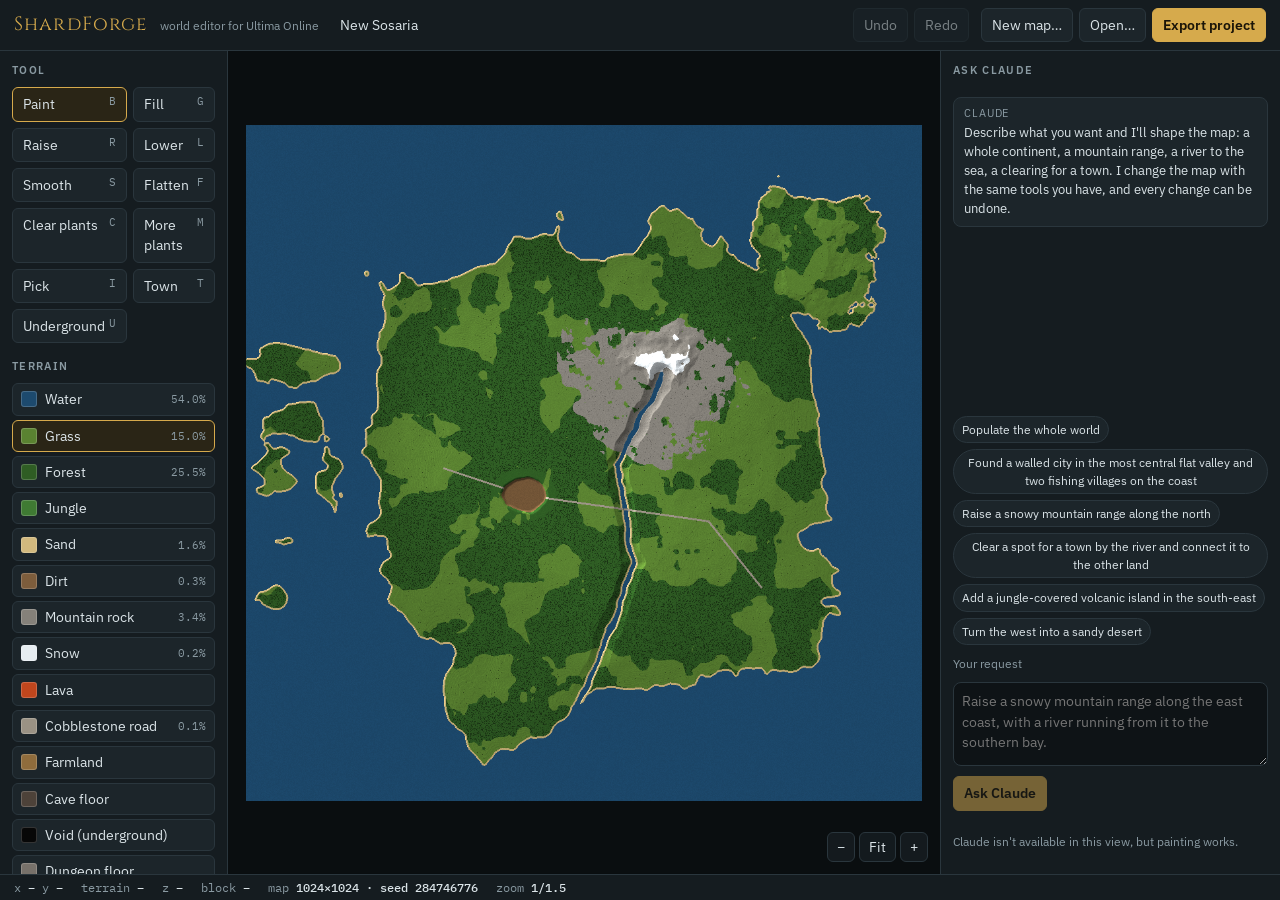
==== commit 80642a22: "Walk-in covered caves: tunnels from the mouths, roof markers inside, a lid outside (0.8.7) Co-Author" ====
--- a/editor/index.html
+++ b/editor/index.html
@@ -2973,6 +2973,110 @@
  * client's Minoc caves are) or, when a dungeon map is given, into one of its areas. A dungeon mouth may have ruins
  * near it; each gets a signpost with its name.
  */
+/** Inner caves lie deep (far below anything on the surface), so a hidden marker above the floor makes the client
+ *  draw nothing higher while you are inside: no mountainsides or sky, only the cave and the dark around it. Outside,
+ *  the mountain closes over it again: the void left round the cave goes back to rock at its old heights, so only the
+ *  cave's own footprint is left open. */
+const CAVE_Z = -100, CAVE_ROOF = 0x219A /* no-draw, no flags: blocks nothing, only tells the client "a roof here" */;
+function coverCave(plan, extra, h0, rnd) {
+  const N = W.width, V = TKEY.void, { room, keepZ, keepT } = plan;
+  // Cells taken from the mountain: the room's, and a tunnel's (extra: index -> [z, terrain], plus cells not to lid).
+  const was = new Map();
+  for (let y = 0; y < room.h; y++) for (let x = 0; x < room.w; x++) was.set(room.x + x + (room.y + y) * N, [keepZ[x + y * room.w], keepT[x + y * room.w]]);
+  if (extra) for (const [i, v] of extra.cells) if (!was.has(i)) was.set(i, v);
+  // Void far from any floor goes back to mountain, so only the cave's own footprint is left open.
+  const floor = i => W.terrain[i] !== V && W.terrain[i] !== TKEY.rock && W.terrain[i] !== TKEY.snow;
+  for (const [i, [z, t]] of was) {
+    if (W.terrain[i] !== V) continue;
+    const x = i % N, y = (i / N) | 0; let near = false;
+    for (let j = -4; j <= 4 && !near; j++) for (let k = -4; k <= 4; k++) { const q = x + k + (y + j) * N; if (was.has(q) && floor(q)) { near = true; break; } }
+    if (!near) { W.terrain[i] = t; W.height_[i] = z; }
+  }
+  // Where you can stand inside: a hidden marker 30 above the floor tells the client "a roof here", so it draws
+  // nothing higher: no mountainside or sky, only the cave and the dark round it.
+  const lidMin = new Map();
+  for (const [i] of was) if (floor(i)) { const zr = W.height_[i] + 30; addStatic0(CAVE_ROOF, i % N, (i / N) | 0, zr); lidMin.set(i, zr); }
+  // A lid of flat ground statics at the mountain's old heights (snow where it was snow) over the open part and the
+  // rock just round it: from outside, and on the radar, the mountain looks whole. It is never below the marker
+  // under it, so from inside it is never drawn.
+  const open = new Set(); for (const [i] of was) if (W.terrain[i] === V || floor(i)) open.add(i);
+  const lid = new Set();
+  for (const i of open) { const x = i % N, y = (i / N) | 0; for (let j = -1; j <= 1; j++) for (let k = -1; k <= 1; k++) if (inMap(x + k, y + j)) lid.add(x + k + (y + j) * N); }
+  // Flat tiles at uneven heights show every step, so the lid is one level: a snowfield or stony hollow among the
+  // peaks, as low as the mountain round it allows (so nothing floats), and never below a roof marker.
+  let edge = Infinity, need = CAVE_Z + 50;
+  for (const i of lid) {
+    if (extra?.noLid.has(i)) continue;
+    const x = i % N, y = (i / N) | 0, z0 = (was.get(i) ?? [W.height_[i]])[0];
+    need = Math.max(need, lidMin.get(i) ?? -128, h0 != null ? Math.min(h0 + 30, z0 + 40) : -128);
+    for (let j = -1; j <= 1; j++) for (let k = -1; k <= 1; k++) { const q = x + k + (y + j) * N; if (inMap(x + k, y + j) && !lid.has(q) && !extra?.noLid.has(q) && isRockT(W.terrain[q])) edge = Math.min(edge, W.height_[q]); }
+  }
+  const level = Math.max(need, edge === Infinity ? need : edge);
+  for (const i of lid) {
+    if (extra?.noLid.has(i)) continue;
+    const z = level, t0 = (was.get(i) ?? [0, W.terrain[i]])[1];
+    addStatic0(t0 === TKEY.snow ? 0x17BD + Math.floor(rnd() * 4) : 0x053B + Math.floor(rnd() * 4), i % N, (i / N) | 0, z);
+  }
+}
+
+/** The walk in: from just behind the mouth a 3-wide tunnel runs straight into the rock, then winds through deep
+ *  rock (a cheapest path with a little noise, so it meanders) to the cave's own way in, sloping evenly from the
+ *  ground in front of the mountain down to the cave floor. Void round it becomes the client's cave walls in the
+ *  build. Returns false (and changes nothing) when no way through the rock is found. */
+function caveTunnel(P, h0, plan, dist, rnd) {
+  const N = W.width, H = W.height, { room, entry: [ex, ey] } = plan;
+  const inRoom = (x, y) => x >= room.x && y >= room.y && x < room.x + room.w && y < room.y + room.h;
+  const [sx, sy] = P(0, -5);
+  const x0 = Math.max(1, Math.min(sx, ex) - 30), y0 = Math.max(1, Math.min(sy, ey) - 30), x1 = Math.min(N - 2, Math.max(sx, ex) + 30), y1 = Math.min(H - 2, Math.max(sy, ey) + 30);
+  const bw = x1 - x0 + 1, bh = y1 - y0 + 1, cost = new Float32Array(bw * bh).fill(Infinity), from = new Int32Array(bw * bh).fill(-1);
+  const ok = (x, y) => x >= x0 && y >= y0 && x <= x1 && y <= y1 && (inRoom(x, y) ? true : isRockT(W.terrain[x + y * N]) && dist[x + y * N] >= 2);
+  const nseed = Math.floor(rnd() * 1e5), heap = [];
+  const push = (c, k) => { heap.push([c, k]); let i = heap.length - 1; while (i > 0) { const p = (i - 1) >> 1; if (heap[p][0] <= heap[i][0]) break; [heap[p], heap[i]] = [heap[i], heap[p]]; i = p; } };
+  const pop = () => { const top = heap[0], last = heap.pop(); if (heap.length) { heap[0] = last; let i = 0; for (;;) { const l = 2 * i + 1, r = l + 1; let m = i; if (l < heap.length && heap[l][0] < heap[m][0]) m = l; if (r < heap.length && heap[r][0] < heap[m][0]) m = r; if (m === i) break; [heap[m], heap[i]] = [heap[i], heap[m]]; i = m; } } return top; };
+  const ks = (sx - x0) + (sy - y0) * bw, ke = (ex - x0) + (ey - y0) * bw;
+  cost[ks] = 0; push(0, ks);
+  while (heap.length) {
+    const [c, k] = pop(); if (c > cost[k]) continue; if (k === ke) break;
+    const x = k % bw + x0, y = ((k / bw) | 0) + y0;
+    for (let dy = -1; dy <= 1; dy++) for (let dx = -1; dx <= 1; dx++) {
+      if (!dx && !dy) continue; const X = x + dx, Y = y + dy;
+      if (!ok(X, Y) && !(X === ex && Y === ey)) continue;
+      const q = (X - x0) + (Y - y0) * bw, nc = c + (dx && dy ? 1.42 : 1) * (1 + fbm(X / 7, Y / 7, nseed, 2) * 2.5 + Math.max(0, 8 - dist[X + Y * N]) * 1.5);
+      if (nc < cost[q]) { cost[q] = nc; from[q] = k; push(nc, q); }
+    }
+  }
+  if (from[ke] < 0) return false;
+  const path = []; for (let k = ke; k >= 0 && k !== ks; k = from[k]) path.push([k % bw + x0, ((k / bw) | 0) + y0]);
+  path.reverse();
+  const pts = [[...P(0, -2)], [...P(0, -3)], [...P(0, -4)], [sx, sy], ...path];
+  const endZ = W.height_[ex + ey * N], L = pts.length - 1;
+  const cells = new Map(), noLid = new Set(), zOf = new Map();
+  // Nothing over the mouth itself: you see it from outside.
+  for (let v = -1; v <= 3; v++) for (let u = -4; u <= 4; u++) { const [X, Y] = P(u, v); noLid.add(X + Y * N); }
+  pts.forEach(([x, y], n) => {
+    const z = Math.round(h0 + (endZ - h0) * n / L), r = n < 4 ? 1 : (rnd() < 0.15 ? 2 : 1);
+    for (let j = -r; j <= r; j++) for (let i = -r; i <= r; i++) {
+      const X = x + i, Y = y + j, q = X + Y * N; if (!inMap(X, Y) || (inRoom(X, Y) && W.terrain[q] !== TKEY.void) || noLid.has(q) || (n >= 4 && r === 2 && Math.abs(i) + Math.abs(j) > 3)) continue;
+      if (!zOf.has(q) || n < 4) zOf.set(q, z);
+    }
+  });
+  for (const [q, z] of zOf) {
+    if (!cells.has(q)) cells.set(q, [W.height_[q], W.terrain[q]]);
+    W.terrain[q] = TKEY.cave; W.height_[q] = z; W.density[q] = 0;
+  }
+  // The rock round it becomes void (the build turns it into cave walls rising from the floor).
+  for (const [q] of zOf) {
+    const x = q % N, y = (q / N) | 0;
+    for (let j = -3; j <= 3; j++) for (let i = -3; i <= 3; i++) {
+      const X = x + i, Y = y + j, p = X + Y * N;
+      if (!inMap(X, Y) || inRoom(X, Y) || zOf.has(p) || noLid.has(p) || !isRockT(W.terrain[p])) continue;
+      cells.set(p, [W.height_[p], W.terrain[p]]); W.terrain[p] = TKEY.void; W.density[p] = 0;
+    }
+  }
+  coverCave(plan, { cells, noLid }, h0, rnd);
+  return true;
+}
+
 function cavesPass(o, rnd, occ) {
   const N = W.width, H = W.height, area = N * H / 1e6;
   // Distance (in tiles) from the nearest tile that isn't mountain: how deep inside the rock a tile is.
@@ -2999,7 +3103,7 @@
   // Room for caves inside the mountains: 4x4 cells that are all deep rock, with a summed-area table.
   const Q = 4, cw = Math.floor(N / Q), ch = Math.floor(H / Q), sat = new Int32Array((cw + 1) * (ch + 1));
   for (let cy = 0; cy < ch; cy++) for (let cx = 0; cx < cw; cx++) {
-    let deep = 1; for (let j = 0; j < Q && deep; j++) for (let i = 0; i < Q; i++) if (dist[cx * Q + i + (cy * Q + j) * N] < 4) { deep = 0; break; }
+    let deep = 1; for (let j = 0; j < Q && deep; j++) for (let i = 0; i < Q; i++) if (dist[cx * Q + i + (cy * Q + j) * N] < 7) { deep = 0; break; }
     const k = (cx + 1) + (cy + 1) * (cw + 1); sat[k] = deep + sat[k - 1] + sat[k - cw - 1] - sat[k - cw - 2];
   }
   const full = (ax, ay, s) => { if (ax < 1 || ay < 1 || ax + s >= cw || ay + s >= ch) return false; const S = cw + 1; return sat[(ax + s) + (ay + s) * S] - sat[ax + (ay + s) * S] - sat[(ax + s) + ay * S] + sat[ax + ay * S] === s * s; };
@@ -3022,27 +3126,27 @@
   mouths.forEach((m, n) => {
     const P = (u, v) => m.face === "S" ? [m.x + u, m.y + v] : [m.x + v, m.y + u], h0 = m.h0;
     const [ox, oy] = P(0, 2);
-    let target = null, name;
+    let target = null, name, walkIn = null;
     const area = d => typeof d === "string" ? { name: d } : d;
     if (n < toDungeons) { const d = area(dungeons[n]); target = { link: { map: o.caveMap, place: d.name, x: d.x, y: d.y } }; name = d.name; }
     else {
       const room = findRoom(m.x, m.y);
       if (room) {
-        const keepZ = [];
-        for (let y = room.y; y < room.y + room.h; y++) for (let x = room.x; x < room.x + room.w; x++) { const i = x + y * N; keepZ.push(W.height_[i]); W.terrain[i] = TKEY.void; W.height_[i] = 0; W.density[i] = 0; }
+        const keepZ = [], keepT = [];
+        for (let y = room.y; y < room.y + room.h; y++) for (let x = room.x; x < room.x + room.w; x++) { const i = x + y * N; keepZ.push(W.height_[i]); keepT.push(W.terrain[i]); W.terrain[i] = TKEY.void; W.height_[i] = 0; W.density[i] = 0; }
         const plain = rnd() < 0.65, style = plain ? pickOf(["mine", "cave", "cave", "cavern"], rnd) : pickOf(["cave", "cavern", "crypt", "lair"], rnd);
         const theme = plain ? "plain" : pickOf(["lava", "acid", "ice", "spider", "undead"], rnd);
         try {
-          const r = OPS.underground({ x: room.x, y: room.y, w: room.w, h: room.h, style, theme, z: 0, seed: Math.floor(rnd() * 1e9),
+          const r = OPS.underground({ x: room.x, y: room.y, w: room.w, h: room.h, style, theme, z: clampZ(Math.max(-110, h0 - 60)), seed: Math.floor(rnd() * 1e9),
             name: { mine: "Mine", crypt: "Crypt", lair: "Lair" }[style] || "Cave" });
           name = r.name;
+          walkIn = { room, keepZ, keepT, entry: r.entry };
           // Arrive a couple of steps in from the way in; the way in itself leads back out.
           const [ex, ey] = r.entry, floor = (x, y) => inMap(x, y) && ![TKEY.void, TKEY.water, TKEY.lava, TKEY.acid, TKEY.rock].includes(W.terrain[x + y * N]);
           let arrive = [ex, ey], bestN = -1;
           for (let dy = -3; dy <= 3; dy++) for (let dx = -3; dx <= 3; dx++) { const cd = Math.max(Math.abs(dx), Math.abs(dy)); if (cd < 2 || !floor(ex + dx, ey + dy)) continue;
             let k = 0; for (let j = -1; j <= 1; j++) for (let i = -1; i <= 1; i++) if (floor(ex + dx + i, ey + dy + j)) k++; if (k > bestN) { bestN = k; arrive = [ex + dx, ey + dy]; } }
           target = { dx: arrive[0], dy: arrive[1], dz: W.height_[arrive[0] + arrive[1] * N] };
-          W.objects.serverItems.push({ kind: "tele", x: ex, y: ey, z: W.height_[ex + ey * N], dx: ox, dy: oy, dz: h0 });
           inner++;
         } catch { let k = 0; for (let y = room.y; y < room.y + room.h; y++) for (let x = room.x; x < room.x + room.w; x++) { W.terrain[x + y * N] = TKEY.rock; W.height_[x + y * N] = keepZ[k++]; } }
       }
@@ -3073,14 +3177,23 @@
     }
     for (let v = 1; v <= 3; v++) for (let u = -3; u <= 3; u++) { const [X, Y] = P(u, v); if (Math.abs(u) <= 2) setGround(X, Y, h0, Math.abs(u) <= 1 ? TKEY.dirt : null); else if (inMap(X, Y)) { const i = X + Y * N; W.height_[i] = clampZ((W.height_[i] + h0) / 2); W.density[i] = 0; } }
     for (let v = 1; v <= 8; v++) for (let u = -4 - (v >> 1); u <= 4 + (v >> 1); u++) { const [X, Y] = P(u, v); if (inMap(X, Y)) W.density[X + Y * N] = Math.min(W.density[X + Y * N], v < 6 && Math.abs(u) <= 4 ? 0 : 35); }
+    // A cave inside the mountain is walked into: a tunnel slopes down from behind the mouth to the cave. Without a
+    // way through the rock (or for a dungeon on another map) the mouth has teleporters instead.
+    const tunnel = walkIn && caveTunnel(P, h0, walkIn, dist, rnd);
+    if (walkIn && !tunnel) {
+      const [ex, ey] = walkIn.entry;
+      W.objects.serverItems.push({ kind: "tele", x: ex, y: ey, z: W.height_[ex + ey * N], dx: ox, dy: oy, dz: h0 });
+      coverCave(walkIn, null, h0, rnd);
+    }
     for (let u = -1; u <= 1; u++) {
       const [X, Y] = P(u, 0);
       addStatic0(MOUTH.walk, X, Y, h0);
+      if (tunnel) { const [bx, by] = P(u, -1); addStatic0(MOUTH.walk, bx, by, h0); continue; }
       W.objects.serverItems.push({ kind: "tele", x: X, y: Y, z: h0, ...(target.link ? { link: target.link, back: [ox, oy, h0] } : { dx: target.dx, dy: target.dy, dz: target.dz }) });
     }
     markRect(occ, Math.min(...[P(-3, -3)[0], P(3, 3)[0]]), Math.min(...[P(-3, -3)[1], P(3, 3)[1]]), Math.max(...[P(-3, -3)[0], P(3, 3)[0]]), Math.max(...[P(-3, -3)[1], P(3, 3)[1]]), 1);
     const [sx, sy] = P(3, 2); if (offRoad(sx, sy)) signpost(sx, sy, name, m.face === "E");
-    W.places.push({ name: target.link ? name : name + " entrance", kind: "cave", x: ox, y: oy, radius: 4 });
+    W.places.push({ name: target.link || tunnel ? name : name + " entrance", kind: "cave", x: ox, y: oy, radius: 4 });
     if (featOn("ruins") && rnd() < (target.link ? 0.75 : 0.25)) {
       const [rx, ry] = P((rnd() < 0.5 ? -1 : 1) * between(6, 10, rnd), between(11, 17, rnd));
       if (inMap(rx, ry) && offRoad(rx, ry) && rectFree(occ, rx - 6, ry - 6, rx + 6, ry + 6)) OPS.ruins({ cx: rx, cy: ry, seed: Math.floor(rnd() * 1e9), name: "Ruins" });
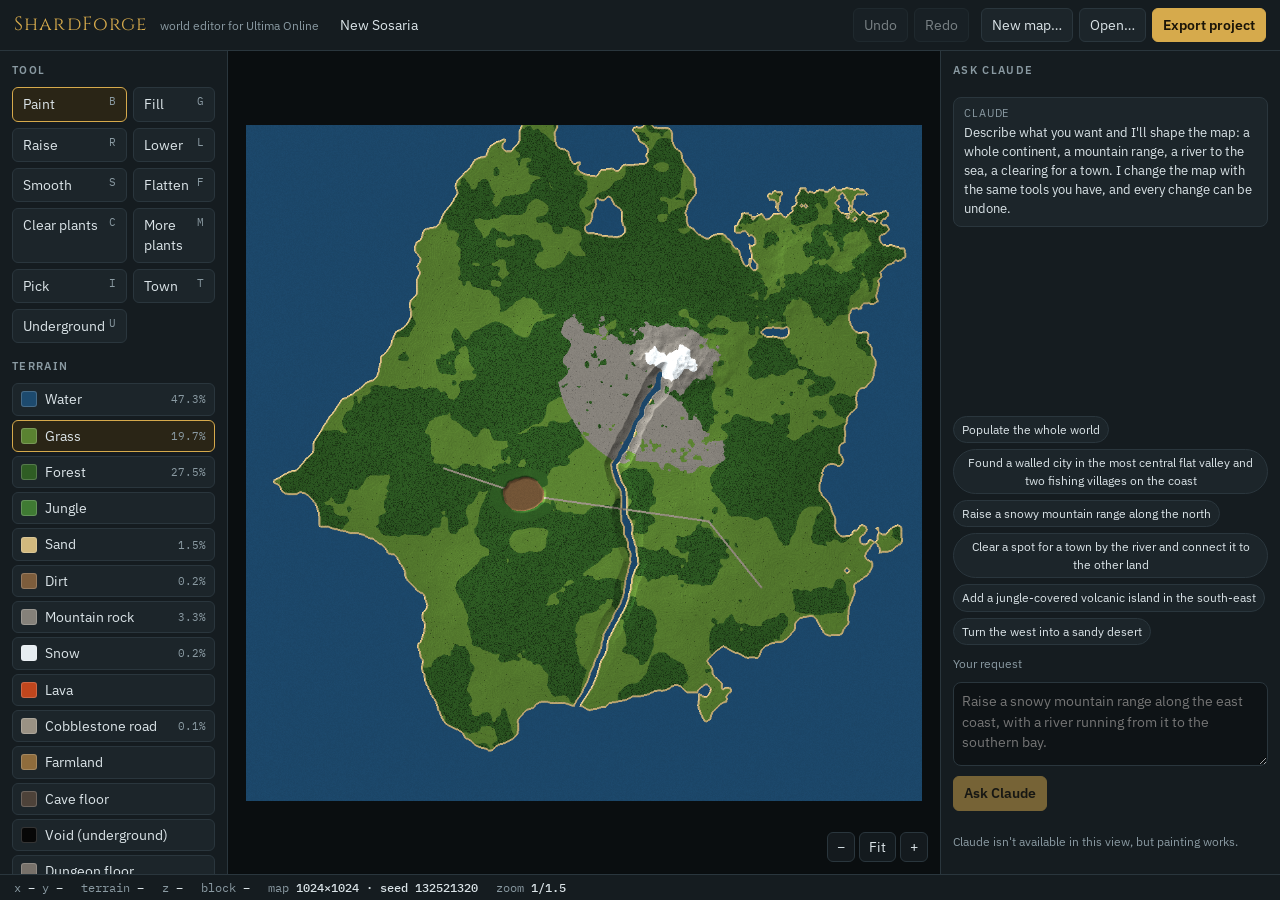
==== commit 1458b5ee: "Caves as the client makes them: floor statics under the mountain's land, walked into; Walk hides lan" ====
--- a/editor/index.html
+++ b/editor/index.html
@@ -2056,7 +2056,7 @@
     if (!open[x + y * w]) continue;
     const i = (x0 + x) + (y0 + y) * W.width;
     W.terrain[i] = liq[x + y * w] ? L : Fl; n++;
-    W.height_[i] = floorKey === "dungeon" ? z0 : z0 + Math.round((vnoise((x0 + x) / 9, (y0 + y) / 9, 77) - 0.5) * 4);
+    W.height_[i] = floorKey === "dungeon" || o.flat ? z0 : z0 + Math.round((vnoise((x0 + x) / 9, (y0 + y) / 9, 77) - 0.5) * 4);
     if (theme !== "plain") W.density[i] = theme === "ice" ? 60 : 90; // a little less of the usual litter: the theme brings its own
   }
   entry = [x0 + entry[0], y0 + entry[1]];
@@ -2968,68 +2968,60 @@
 }
 
 /**
- * Cave mouths: S- or E-facing mountain sides with open, level ground in front, spread out over the map. Each leads,
- * by real teleporters both ways, into a cave or mine carved inside a mountain (void around cave floor, as the
- * client's Minoc caves are) or, when a dungeon map is given, into one of its areas. A dungeon mouth may have ruins
- * near it; each gets a signpost with its name.
+ * Cave mouths: S- or E-facing mountain sides with open, level ground in front, spread out over the map. Each is
+ * walked into, along a passage to a cave or mine under the mountain (floor statics beneath the mountain's land, as
+ * the client's own caves are), or, when a dungeon map is given, leads by teleporters both ways into one of its
+ * areas. A dungeon mouth may have ruins near it; each gets a signpost with its name.
  */
-/** Inner caves lie deep (far below anything on the surface), so a hidden marker above the floor makes the client
- *  draw nothing higher while you are inside: no mountainsides or sky, only the cave and the dark around it. Outside,
- *  the mountain closes over it again: the void left round the cave goes back to rock at its old heights, so only the
- *  cave's own footprint is left open. */
-const CAVE_Z = -100, CAVE_ROOF = 0x219A /* no-draw, no flags: blocks nothing, only tells the client "a roof here" */;
-function coverCave(plan, extra, h0, rnd) {
-  const N = W.width, V = TKEY.void, { room, keepZ, keepT } = plan;
-  // Cells taken from the mountain: the room's, and a tunnel's (extra: index -> [z, terrain], plus cells not to lid).
-  const was = new Map();
-  for (let y = 0; y < room.h; y++) for (let x = 0; x < room.w; x++) was.set(room.x + x + (room.y + y) * N, [keepZ[x + y * room.w], keepT[x + y * room.w]]);
-  if (extra) for (const [i, v] of extra.cells) if (!was.has(i)) was.set(i, v);
-  // Void far from any floor goes back to mountain, so only the cave's own footprint is left open.
-  const floor = i => W.terrain[i] !== V && W.terrain[i] !== TKEY.rock && W.terrain[i] !== TKEY.snow;
-  for (const [i, [z, t]] of was) {
-    if (W.terrain[i] !== V) continue;
-    const x = i % N, y = (i / N) | 0; let near = false;
-    for (let j = -4; j <= 4 && !near; j++) for (let k = -4; k <= 4; k++) { const q = x + k + (y + j) * N; if (was.has(q) && floor(q)) { near = true; break; } }
-    if (!near) { W.terrain[i] = t; W.height_[i] = z; }
-  }
-  // Where you can stand inside: a hidden marker 30 above the floor tells the client "a roof here", so it draws
-  // nothing higher: no mountainside or sky, only the cave and the dark round it.
-  const lidMin = new Map();
-  for (const [i] of was) if (floor(i)) { const zr = W.height_[i] + 30; addStatic0(CAVE_ROOF, i % N, (i / N) | 0, zr); lidMin.set(i, zr); }
-  // A lid of flat ground statics at the mountain's old heights (snow where it was snow) over the open part and the
-  // rock just round it: from outside, and on the radar, the mountain looks whole. It is never below the marker
-  // under it, so from inside it is never drawn.
-  const open = new Set(); for (const [i] of was) if (W.terrain[i] === V || floor(i)) open.add(i);
-  const lid = new Set();
-  for (const i of open) { const x = i % N, y = (i / N) | 0; for (let j = -1; j <= 1; j++) for (let k = -1; k <= 1; k++) if (inMap(x + k, y + j)) lid.add(x + k + (y + j) * N); }
-  // Flat tiles at uneven heights show every step, so the lid is one level: a snowfield or stony hollow among the
-  // peaks, as low as the mountain round it allows (so nothing floats), and never below a roof marker.
-  let edge = Infinity, need = CAVE_Z + 50;
-  for (const i of lid) {
-    if (extra?.noLid.has(i)) continue;
-    const x = i % N, y = (i / N) | 0, z0 = (was.get(i) ?? [W.height_[i]])[0];
-    need = Math.max(need, lidMin.get(i) ?? -128, h0 != null ? Math.min(h0 + 30, z0 + 40) : -128);
-    for (let j = -1; j <= 1; j++) for (let k = -1; k <= 1; k++) { const q = x + k + (y + j) * N; if (inMap(x + k, y + j) && !lid.has(q) && !extra?.noLid.has(q) && isRockT(W.terrain[q])) edge = Math.min(edge, W.height_[q]); }
-  }
-  const level = Math.max(need, edge === Infinity ? need : edge);
-  for (const i of lid) {
-    if (extra?.noLid.has(i)) continue;
-    const z = level, t0 = (was.get(i) ?? [0, W.terrain[i]])[1];
-    addStatic0(t0 === TKEY.snow ? 0x17BD + Math.floor(rnd() * 4) : 0x053B + Math.floor(rnd() * 4), i % N, (i / N) | 0, z);
-  }
-}
-
-/** The walk in: from just behind the mouth a 3-wide tunnel runs straight into the rock, then winds through deep
- *  rock (a cheapest path with a little noise, so it meanders) to the cave's own way in, sloping evenly from the
- *  ground in front of the mountain down to the cave floor. Void round it becomes the client's cave walls in the
- *  build. Returns false (and changes nothing) when no way through the rock is found. */
-function caveTunnel(P, h0, plan, dist, rnd) {
+/** Caves inside mountains, made as the client's own are (the cave north of Britain, say): the mountain's land stays
+ *  where it is, high above, and the cave is floor statics laid at the ground level of its mouth underneath it. You
+ *  walk straight in. Standing under land at least 16 above you, the client draws nothing higher, so inside you see
+ *  the cave floor and darkness; outside, the mountain covers it. Which floor piece goes on a tile (whole, or one of
+ *  the rounded edge pieces) depends on which neighbours are cave floor; the table is mined from Trammel and
+ *  Ilshenar: pattern (N NE E SE S SW W NW, 1 = floor) -> [tile, count]. */
+const CAVE_FLOOR = {"00111100":[[1353,67],[1339,5],[1343,4]],"00111000":[[1353,56],[1340,14],[1339,11],[1341,7],[1343,6]],"01111110":[[1359,33],[1343,23],[1339,14],[1342,12],[1341,10],[1340,7],[1357,5],[1353,5],[1358,5]],"11111110":[[1339,108],[1343,107],[1340,92],[1341,85],[1342,40]],"11111100":[[1355,47],[1339,24],[1343,20],[1341,14],[1354,11],[1340,10],[1356,9]],"11111111":[[1341,3666],[1339,3355],[1343,2966],[1340,2620],[1342,2532]],"01111100":[[1353,148],[1339,10]],"01111000":[[1353,92],[1339,6]],"11111000":[[1339,153],[1341,119],[1354,116],[1343,115],[1340,80],[1355,78],[1356,76]],"11110000":[[1351,82],[1362,8]],"11111011":[[1343,112],[1340,105],[1339,99],[1341,89],[1342,53]],"11111001":[[1356,60],[1354,22],[1355,8],[1339,6]],"11100000":[[1351,40],[1339,8],[1346,7],[1343,7],[1354,4],[1362,4]],"11100011":[[1345,190],[1347,107],[1346,93],[1343,58],[1339,52]],"00111110":[[1341,161],[1357,120],[1340,115],[1343,111],[1342,108],[1339,86],[1359,73],[1358,70]],"00001110":[[1352,31],[1343,9],[1350,6],[1363,5],[1358,5],[1339,4],[1348,3],[1341,3]],"10001111":[[1348,165],[1349,83],[1339,79],[1343,73],[1350,51],[1342,35],[1341,30]],"10000011":[[1344,67],[1361,9],[1343,9],[1339,5],[1349,5]],"00011110":[[1352,64],[1363,11],[1339,4]],"00000000":[[1339,5],[1343,4],[1358,4],[1354,4],[1344,2],[1341,2]],"10111111":[[1343,129],[1339,115],[1341,72],[1342,70],[1340,69]],"00111111":[[1358,51],[1357,14],[1343,11],[1359,7],[1339,6],[1342,5]],"01111111":[[1340,10],[1339,9],[1343,7],[1341,7],[1357,3],[1359,3],[1353,2],[1342,2]],"11110011":[[1347,78],[1345,19],[1351,12],[1346,8],[1362,7]],"11110001":[[1351,113],[1362,48]],"11100001":[[1351,140],[1362,7]],"11101111":[[1343,164],[1339,125],[1341,96],[1342,86],[1340,78]],"11001111":[[1350,78],[1348,38],[1349,18],[1344,12]],"11100111":[[1346,89],[1347,34],[1345,23],[1344,19]],"10000111":[[1344,129],[1361,13]],"11000111":[[1344,137],[1361,49]],"11011111":[[1348,21],[1350,12],[1349,7],[1352,4],[1340,4],[1343,4],[1341,3]],"00001111":[[1352,137],[1363,11]],"10011111":[[1349,70],[1348,36],[1350,12],[1363,6]],"11000011":[[1344,146],[1361,18]],"00011111":[[1352,121],[1363,48]],"00100000":[[1339,9],[1342,4],[1341,2],[1340,2],[1343,1]],"00100010":[[1339,23],[1340,13],[1341,8],[1343,6]],"00000010":[[1339,11],[1340,3],[1342,2],[1341,2],[1343,2],[1344,1]],"11110111":[[1345,22],[1347,14],[1346,9],[1351,6],[1342,3],[1341,3],[1339,3]],"11111101":[[1339,9],[1342,7],[1340,7],[1356,6],[1343,5],[1341,5],[1355,3],[1354,2]],"00011100":[[1352,6],[1343,1],[1353,1],[1363,1]],"10111110":[[1343,3],[1339,3],[1340,2],[1341,2],[1348,1]],"10111000":[[1339,3],[1341,2],[1354,1],[1343,1],[1342,1],[1340,1]],"00001000":[[1343,6],[1342,5],[1339,3],[1341,2],[1350,1]],"10001000":[[1341,9],[1339,5],[1340,5],[1343,3],[1348,1]],"10000000":[[1343,6],[1340,4],[1339,3],[1341,1],[1363,1]],"00101110":[[1341,3],[1340,2],[1342,2],[1339,1],[1343,1]],"00000110":[[1344,3],[1342,2],[1362,2],[1341,1]]};
+const CAVE_FLOOR_PLAIN = [0x053B, 0x053C, 0x053D, 0x053E, 0x053F];
+function caveFloorPiece(mask, rnd) {
+  let p = CAVE_FLOOR[mask];
+  if (!p) {
+    let best = 99;
+    for (const [m, q] of Object.entries(CAVE_FLOOR)) { let d = 0; for (let i = 0; i < 8; i++) if (m[i] !== mask[i]) d += i % 2 ? 1 : 3; if (d < best) { best = d; p = q; } }
+    if (best > 2) p = null;
+  }
+  if (!p) return pickOf(CAVE_FLOOR_PLAIN, rnd);
+  let r = rnd() * p.reduce((a, q) => a + q[1], 0);
+  for (const [id, n] of p) { r -= n; if (r < 0) return id; }
+  return p[0][0];
+}
+
+/** Lays a cave as floor statics: `floor` maps tile index -> floor z. The land over and round it is raised to at
+ *  least 22 above the floor, so you fit under it and the client hides it while you're inside. Cells in `keepLand`
+ *  (the mouth) are left alone. */
+function layCaveFloor(floor, keepLand, rnd) {
+  const N = W.width, D8 = [[0, -1], [1, -1], [1, 0], [1, 1], [0, 1], [-1, 1], [-1, 0], [-1, -1]];
+  for (const [i, z] of floor) {
+    const x = i % N, y = (i / N) | 0;
+    let mask = ""; for (const [dx, dy] of D8) mask += floor.has(x + dx + (y + dy) * N) ? "1" : "0";
+    addStatic0(caveFloorPiece(mask, rnd), x, y, z);
+    for (let j = -1; j <= 1; j++) for (let k = -1; k <= 1; k++) {
+      const X = x + k, Y = y + j, q = X + Y * N; if (!inMap(X, Y) || keepLand.has(q)) continue;
+      const want = z + 22 + ((X * 7 + Y * 13) % 5);
+      if (W.height_[q] < want) W.height_[q] = clampZ(want);
+      W.density[q] = 0;
+    }
+  }
+}
+
+/** The way in: from just behind the mouth a 3-wide passage runs straight into the rock, then winds through the
+ *  mountain (a cheapest path with a little noise) to the cave's own way in. Returns the passage's tiles, or null
+ *  when there's no way through the rock. */
+function cavePassage(P, plan, dist, rnd) {
   const N = W.width, H = W.height, { room, entry: [ex, ey] } = plan;
   const inRoom = (x, y) => x >= room.x && y >= room.y && x < room.x + room.w && y < room.y + room.h;
   const [sx, sy] = P(0, -5);
   const x0 = Math.max(1, Math.min(sx, ex) - 30), y0 = Math.max(1, Math.min(sy, ey) - 30), x1 = Math.min(N - 2, Math.max(sx, ex) + 30), y1 = Math.min(H - 2, Math.max(sy, ey) + 30);
   const bw = x1 - x0 + 1, bh = y1 - y0 + 1, cost = new Float32Array(bw * bh).fill(Infinity), from = new Int32Array(bw * bh).fill(-1);
-  const ok = (x, y) => x >= x0 && y >= y0 && x <= x1 && y <= y1 && (inRoom(x, y) ? true : isRockT(W.terrain[x + y * N]) && dist[x + y * N] >= 2);
+  const ok = (x, y) => x >= x0 && y >= y0 && x <= x1 && y <= y1 && (inRoom(x, y) || isRockT(W.terrain[x + y * N]) && dist[x + y * N] >= 2);
   const nseed = Math.floor(rnd() * 1e5), heap = [];
   const push = (c, k) => { heap.push([c, k]); let i = heap.length - 1; while (i > 0) { const p = (i - 1) >> 1; if (heap[p][0] <= heap[i][0]) break; [heap[p], heap[i]] = [heap[i], heap[p]]; i = p; } };
   const pop = () => { const top = heap[0], last = heap.pop(); if (heap.length) { heap[0] = last; let i = 0; for (;;) { const l = 2 * i + 1, r = l + 1; let m = i; if (l < heap.length && heap[l][0] < heap[m][0]) m = l; if (r < heap.length && heap[r][0] < heap[m][0]) m = r; if (m === i) break; [heap[m], heap[i]] = [heap[i], heap[m]]; i = m; } } return top; };
@@ -3040,41 +3032,20 @@
     const x = k % bw + x0, y = ((k / bw) | 0) + y0;
     for (let dy = -1; dy <= 1; dy++) for (let dx = -1; dx <= 1; dx++) {
       if (!dx && !dy) continue; const X = x + dx, Y = y + dy;
-      if (!ok(X, Y) && !(X === ex && Y === ey)) continue;
-      const q = (X - x0) + (Y - y0) * bw, nc = c + (dx && dy ? 1.42 : 1) * (1 + fbm(X / 7, Y / 7, nseed, 2) * 2.5 + Math.max(0, 8 - dist[X + Y * N]) * 1.5);
+      if (!ok(X, Y)) continue;
+      const q = (X - x0) + (Y - y0) * bw, nc = c + (dx && dy ? 1.42 : 1) * (1 + fbm(X / 7, Y / 7, nseed, 2) * 2.5 + Math.max(0, 6 - dist[X + Y * N]) * 1.5);
       if (nc < cost[q]) { cost[q] = nc; from[q] = k; push(nc, q); }
     }
   }
-  if (from[ke] < 0) return false;
+  if (from[ke] < 0) return null;
   const path = []; for (let k = ke; k >= 0 && k !== ks; k = from[k]) path.push([k % bw + x0, ((k / bw) | 0) + y0]);
   path.reverse();
-  const pts = [[...P(0, -2)], [...P(0, -3)], [...P(0, -4)], [sx, sy], ...path];
-  const endZ = W.height_[ex + ey * N], L = pts.length - 1;
-  const cells = new Map(), noLid = new Set(), zOf = new Map();
-  // Nothing over the mouth itself: you see it from outside.
-  for (let v = -1; v <= 3; v++) for (let u = -4; u <= 4; u++) { const [X, Y] = P(u, v); noLid.add(X + Y * N); }
-  pts.forEach(([x, y], n) => {
-    const z = Math.round(h0 + (endZ - h0) * n / L), r = n < 4 ? 1 : (rnd() < 0.15 ? 2 : 1);
-    for (let j = -r; j <= r; j++) for (let i = -r; i <= r; i++) {
-      const X = x + i, Y = y + j, q = X + Y * N; if (!inMap(X, Y) || (inRoom(X, Y) && W.terrain[q] !== TKEY.void) || noLid.has(q) || (n >= 4 && r === 2 && Math.abs(i) + Math.abs(j) > 3)) continue;
-      if (!zOf.has(q) || n < 4) zOf.set(q, z);
-    }
+  const out = [];
+  [[...P(0, -2)], [...P(0, -3)], [...P(0, -4)], [sx, sy], ...path].forEach(([x, y], n) => {
+    const r = n < 4 || rnd() < 0.8 ? 1 : 2;
+    for (let j = -r; j <= r; j++) for (let i = -r; i <= r; i++) if (r < 2 || Math.abs(i) + Math.abs(j) <= 3) out.push([x + i, y + j]);
   });
-  for (const [q, z] of zOf) {
-    if (!cells.has(q)) cells.set(q, [W.height_[q], W.terrain[q]]);
-    W.terrain[q] = TKEY.cave; W.height_[q] = z; W.density[q] = 0;
-  }
-  // The rock round it becomes void (the build turns it into cave walls rising from the floor).
-  for (const [q] of zOf) {
-    const x = q % N, y = (q / N) | 0;
-    for (let j = -3; j <= 3; j++) for (let i = -3; i <= 3; i++) {
-      const X = x + i, Y = y + j, p = X + Y * N;
-      if (!inMap(X, Y) || inRoom(X, Y) || zOf.has(p) || noLid.has(p) || !isRockT(W.terrain[p])) continue;
-      cells.set(p, [W.height_[p], W.terrain[p]]); W.terrain[p] = TKEY.void; W.density[p] = 0;
-    }
-  }
-  coverCave(plan, { cells, noLid }, h0, rnd);
-  return true;
+  return out;
 }
 
 function cavesPass(o, rnd, occ) {
@@ -3103,7 +3074,7 @@
   // Room for caves inside the mountains: 4x4 cells that are all deep rock, with a summed-area table.
   const Q = 4, cw = Math.floor(N / Q), ch = Math.floor(H / Q), sat = new Int32Array((cw + 1) * (ch + 1));
   for (let cy = 0; cy < ch; cy++) for (let cx = 0; cx < cw; cx++) {
-    let deep = 1; for (let j = 0; j < Q && deep; j++) for (let i = 0; i < Q; i++) if (dist[cx * Q + i + (cy * Q + j) * N] < 7) { deep = 0; break; }
+    let deep = 1; for (let j = 0; j < Q && deep; j++) for (let i = 0; i < Q; i++) if (dist[cx * Q + i + (cy * Q + j) * N] < 3) { deep = 0; break; }
     const k = (cx + 1) + (cy + 1) * (cw + 1); sat[k] = deep + sat[k - 1] + sat[k - cw - 1] - sat[k - cw - 2];
   }
   const full = (ax, ay, s) => { if (ax < 1 || ay < 1 || ax + s >= cw || ay + s >= ch) return false; const S = cw + 1; return sat[(ax + s) + (ay + s) * S] - sat[ax + (ay + s) * S] - sat[(ax + s) + ay * S] + sat[ax + ay * S] === s * s; };
@@ -3126,29 +3097,31 @@
   mouths.forEach((m, n) => {
     const P = (u, v) => m.face === "S" ? [m.x + u, m.y + v] : [m.x + v, m.y + u], h0 = m.h0;
     const [ox, oy] = P(0, 2);
-    let target = null, name, walkIn = null;
+    let target = null, name, cave = null;
     const area = d => typeof d === "string" ? { name: d } : d;
     if (n < toDungeons) { const d = area(dungeons[n]); target = { link: { map: o.caveMap, place: d.name, x: d.x, y: d.y } }; name = d.name; }
     else {
       const room = findRoom(m.x, m.y);
       if (room) {
-        const keepZ = [], keepT = [];
+        // Lay the cave out with the underground tool, then keep only its shape: its floor tiles (and the things it
+        // put on them) become statics under the mountain, and the mountain's land goes back as it was.
+        const keepZ = [], keepT = [], nStatics = W.objects.statics.length, nItems = W.objects.serverItems.length, nPlaces = W.places.length;
         for (let y = room.y; y < room.y + room.h; y++) for (let x = room.x; x < room.x + room.w; x++) { const i = x + y * N; keepZ.push(W.height_[i]); keepT.push(W.terrain[i]); W.terrain[i] = TKEY.void; W.height_[i] = 0; W.density[i] = 0; }
-        const plain = rnd() < 0.65, style = plain ? pickOf(["mine", "cave", "cave", "cavern"], rnd) : pickOf(["cave", "cavern", "crypt", "lair"], rnd);
-        const theme = plain ? "plain" : pickOf(["lava", "acid", "ice", "spider", "undead"], rnd);
+        const style = pickOf(["mine", "cave", "cave", "cavern", "lair"], rnd), theme = rnd() < 0.65 ? "plain" : pickOf(["spider", "undead"], rnd);
+        const floor = new Map();
         try {
-          const r = OPS.underground({ x: room.x, y: room.y, w: room.w, h: room.h, style, theme, z: clampZ(Math.max(-110, h0 - 60)), seed: Math.floor(rnd() * 1e9),
-            name: { mine: "Mine", crypt: "Crypt", lair: "Lair" }[style] || "Cave" });
+          const r = OPS.underground({ x: room.x, y: room.y, w: room.w, h: room.h, style, theme, z: h0, flat: true, seed: Math.floor(rnd() * 1e9),
+            name: { mine: "Mine", lair: "Lair" }[style] || "Cave" });
           name = r.name;
-          walkIn = { room, keepZ, keepT, entry: r.entry };
-          // Arrive a couple of steps in from the way in; the way in itself leads back out.
-          const [ex, ey] = r.entry, floor = (x, y) => inMap(x, y) && ![TKEY.void, TKEY.water, TKEY.lava, TKEY.acid, TKEY.rock].includes(W.terrain[x + y * N]);
-          let arrive = [ex, ey], bestN = -1;
-          for (let dy = -3; dy <= 3; dy++) for (let dx = -3; dx <= 3; dx++) { const cd = Math.max(Math.abs(dx), Math.abs(dy)); if (cd < 2 || !floor(ex + dx, ey + dy)) continue;
-            let k = 0; for (let j = -1; j <= 1; j++) for (let i = -1; i <= 1; i++) if (floor(ex + dx + i, ey + dy + j)) k++; if (k > bestN) { bestN = k; arrive = [ex + dx, ey + dy]; } }
-          target = { dx: arrive[0], dy: arrive[1], dz: W.height_[arrive[0] + arrive[1] * N] };
-          inner++;
-        } catch { let k = 0; for (let y = room.y; y < room.y + room.h; y++) for (let x = room.x; x < room.x + room.w; x++) { W.terrain[x + y * N] = TKEY.rock; W.height_[x + y * N] = keepZ[k++]; } }
+          for (let y = room.y; y < room.y + room.h; y++) for (let x = room.x; x < room.x + room.w; x++) { const i = x + y * N; if (W.terrain[i] !== TKEY.void) floor.set(i, h0); } // level, as flat tiles at uneven heights show seams
+          cave = { room, entry: r.entry, floor };
+        } catch { cave = null; }
+        let k = 0;
+        for (let y = room.y; y < room.y + room.h; y++) for (let x = room.x; x < room.x + room.w; x++, k++) { const i = x + y * N; W.terrain[i] = keepT[k]; W.height_[i] = keepZ[k]; }
+        // The way in through the rock; without one the cave is dropped.
+        if (cave) cave.passage = cavePassage(P, cave, dist, rnd);
+        if (cave?.passage) { target = {}; inner++; }
+        else { cave = null; W.objects.statics.length = nStatics; W.objects.serverItems.length = nItems; W.places.length = nPlaces; }
       }
       if (!target && n - toDungeons < dungeons.length - toDungeons && o.caveMap) { const d = area(dungeons[toDungeons + (n - toDungeons)]); target = { link: { map: o.caveMap, place: d.name, x: d.x, y: d.y } }; name = d.name; }
     }
@@ -3177,23 +3150,23 @@
     }
     for (let v = 1; v <= 3; v++) for (let u = -3; u <= 3; u++) { const [X, Y] = P(u, v); if (Math.abs(u) <= 2) setGround(X, Y, h0, Math.abs(u) <= 1 ? TKEY.dirt : null); else if (inMap(X, Y)) { const i = X + Y * N; W.height_[i] = clampZ((W.height_[i] + h0) / 2); W.density[i] = 0; } }
     for (let v = 1; v <= 8; v++) for (let u = -4 - (v >> 1); u <= 4 + (v >> 1); u++) { const [X, Y] = P(u, v); if (inMap(X, Y)) W.density[X + Y * N] = Math.min(W.density[X + Y * N], v < 6 && Math.abs(u) <= 4 ? 0 : 35); }
-    // A cave inside the mountain is walked into: a tunnel slopes down from behind the mouth to the cave. Without a
-    // way through the rock (or for a dungeon on another map) the mouth has teleporters instead.
-    const tunnel = walkIn && caveTunnel(P, h0, walkIn, dist, rnd);
-    if (walkIn && !tunnel) {
-      const [ex, ey] = walkIn.entry;
-      W.objects.serverItems.push({ kind: "tele", x: ex, y: ey, z: W.height_[ex + ey * N], dx: ox, dy: oy, dz: h0 });
-      coverCave(walkIn, null, h0, rnd);
+    // A cave inside the mountain is walked into: floor statics from behind the mouth, along the passage, into the
+    // cave, all under the mountain; the mouth's own tiles are left as they are.
+    if (cave) {
+      const keepLand = new Set();
+      for (let v = -1; v <= 3; v++) for (let u = -4; u <= 4; u++) { const [X, Y] = P(u, v); keepLand.add(X + Y * N); }
+      for (const [x, y] of cave.passage) { const i = x + y * N; if (inMap(x, y) && !keepLand.has(i) && !cave.floor.has(i)) cave.floor.set(i, h0); }
+      layCaveFloor(cave.floor, keepLand, rnd);
     }
     for (let u = -1; u <= 1; u++) {
-      const [X, Y] = P(u, 0);
+      const [X, Y] = P(u, 0), [bx, by] = P(u, -1);
       addStatic0(MOUTH.walk, X, Y, h0);
-      if (tunnel) { const [bx, by] = P(u, -1); addStatic0(MOUTH.walk, bx, by, h0); continue; }
-      W.objects.serverItems.push({ kind: "tele", x: X, y: Y, z: h0, ...(target.link ? { link: target.link, back: [ox, oy, h0] } : { dx: target.dx, dy: target.dy, dz: target.dz }) });
+      if (cave) { addStatic0(MOUTH.walk, bx, by, h0); continue; }
+      W.objects.serverItems.push({ kind: "tele", x: X, y: Y, z: h0, link: target.link, back: [ox, oy, h0] });
     }
     markRect(occ, Math.min(...[P(-3, -3)[0], P(3, 3)[0]]), Math.min(...[P(-3, -3)[1], P(3, 3)[1]]), Math.max(...[P(-3, -3)[0], P(3, 3)[0]]), Math.max(...[P(-3, -3)[1], P(3, 3)[1]]), 1);
     const [sx, sy] = P(3, 2); if (offRoad(sx, sy)) signpost(sx, sy, name, m.face === "E");
-    W.places.push({ name: target.link || tunnel ? name : name + " entrance", kind: "cave", x: ox, y: oy, radius: 4 });
+    W.places.push({ name: target.link || cave ? name : name + " entrance", kind: "cave", x: ox, y: oy, radius: 4 });
     if (featOn("ruins") && rnd() < (target.link ? 0.75 : 0.25)) {
       const [rx, ry] = P((rnd() < 0.5 ? -1 : 1) * between(6, 10, rnd), between(11, 17, rnd));
       if (inMap(rx, ry) && offRoad(rx, ry) && rectFree(occ, rx - 6, ry - 6, rx + 6, ry + 6)) OPS.ruins({ cx: rx, cy: ry, seed: Math.floor(rnd() * 1e9), name: "Ruins" });
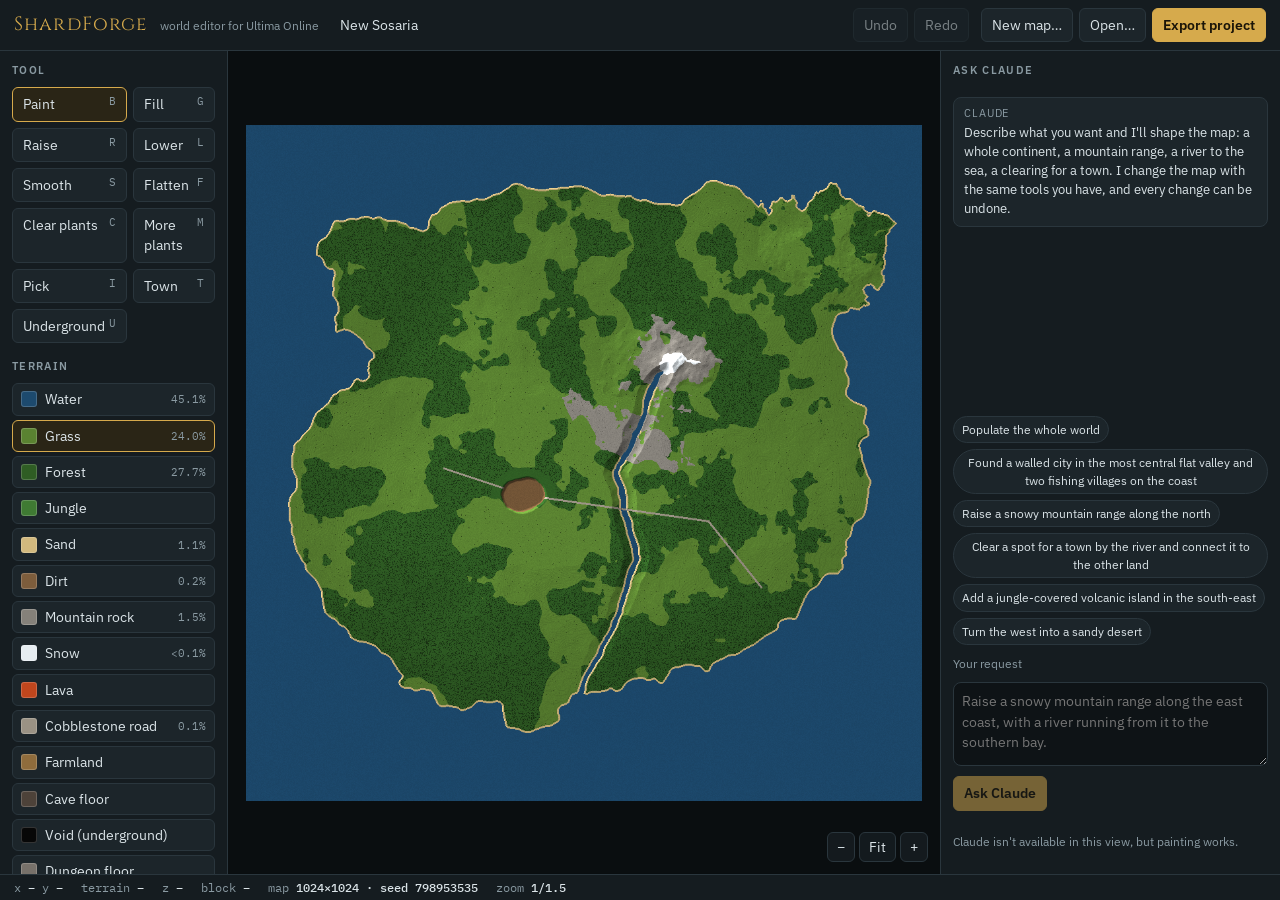
==== commit 3db2538b: "Signposts off unless ticked, and a button to remove them all (0.9.0) Co-Authored-By: Claude Opus 5.5" ====
--- a/editor/index.html
+++ b/editor/index.html
@@ -234,7 +234,7 @@
           <select id="caveMap"><option value="">Only caves inside this map's mountains</option></select>
           <p class="note" style="margin:2px 0 0">Half the mouths go to that dungeon map's areas, by teleporters both ways (made when you build). Build the dungeon map first.</p>
         </div>
-        <div class="row" style="margin-top:6px"><button id="btnFeatures" title="Add the ticked features to this map as it is now (towns, roads and all)">Add features to this map</button></div>
+        <div class="row" style="margin-top:6px"><button id="btnFeatures" title="Add the ticked features to this map as it is now (towns, roads and all)">Add features to this map</button> <button id="btnNoSigns" title="Take every signpost (post and its sign) off this map. Undo brings them back.">Remove all signposts</button></div>
       </details>
       <p class="note">Pick the <b>Town</b> tool (T), then click for the radius above, or press and <b>drag out</b> to size it (<kbd>[</kbd> <kbd>]</kbd> resize). <b>Reroll</b> lays the last one out again.</p>
       <div class="row" style="margin-top:8px">
@@ -2597,12 +2597,14 @@
 // ---------------------------------------------------------------------------
 const FEATURES = {
   docks: "Docks, piers and moored boats", waterfalls: "Waterfalls", fords: "Fords and stepping stones", lighthouses: "Lighthouses", huts: "Fishing huts by lakes",
-  signs: "Signposts naming the towns", forts: "Watchtowers and forts at passes", castles: "Castles on crags", hedges: "Walls and hedges by towns", farms: "Scarecrows and water mills",
+  signs: "Signposts (crossroads, cave mouths)", forts: "Watchtowers and forts at passes", castles: "Castles on crags", hedges: "Walls and hedges by towns", farms: "Scarecrows and water mills",
   caves: "Cave mouths into caves, mines and dungeons", ruins: "Ruins by dungeon mouths",
   wrecks: "Shipwrecks and driftwood", oases: "Desert oases", stones: "Standing stones",
   life: "Town life: vendors, bankers, criers, guards", gates: "Moongates between towns",
 };
-const featOn = k => W._feat?.[k] ?? true;
+/** Off unless ticked: signposts (they end up everywhere). */
+const FEATURES_OFF = { signs: true };
+const featOn = k => W._feat?.[k] ?? !FEATURES_OFF[k];
 const PIER = { plank: [0x07C9, 0x07CA, 0x07CB], post: [[0x03A5, -12], [0x03A5, -7], [0x03AE, -2], [0x03A5, 3], [0x03AA, 8]], pile: 0x03A5, pole: 0x01CD, rope: [0x14F8, 0x14FA], anchor: 0x14F7, nets: [0x0DCA, 0x0DCB, 0x0DD0, 0x0DD1], fish: 0x09CC };
 // Waterfall pieces (animated): a curtain that drops one tile at a time, foam where it hits the water, ripples past it.
 const FALLS = { E: { curtain: 0x34F3, foam: 0x34FF, ripple: 0x3505 }, S: { curtain: 0x3511, foam: 0x351D, ripple: 0x3523 } };
@@ -2971,7 +2973,7 @@
  * Cave mouths: S- or E-facing mountain sides with open, level ground in front, spread out over the map. Each is
  * walked into, along a passage to a cave or mine under the mountain (floor statics beneath the mountain's land, as
  * the client's own caves are), or, when a dungeon map is given, leads by teleporters both ways into one of its
- * areas. A dungeon mouth may have ruins near it; each gets a signpost with its name.
+ * areas. A dungeon mouth may have ruins near it; with signposts ticked, each gets one with its name.
  */
 /** Caves inside mountains, made as the client's own are (the cave north of Britain, say): the mountain's land stays
  *  where it is, high above, and the cave is floor statics laid at the ground level of its mouth underneath it. You
@@ -3165,7 +3167,7 @@
       W.objects.serverItems.push({ kind: "tele", x: X, y: Y, z: h0, link: target.link, back: [ox, oy, h0] });
     }
     markRect(occ, Math.min(...[P(-3, -3)[0], P(3, 3)[0]]), Math.min(...[P(-3, -3)[1], P(3, 3)[1]]), Math.max(...[P(-3, -3)[0], P(3, 3)[0]]), Math.max(...[P(-3, -3)[1], P(3, 3)[1]]), 1);
-    const [sx, sy] = P(3, 2); if (offRoad(sx, sy)) signpost(sx, sy, name, m.face === "E");
+    const [sx, sy] = P(3, 2); if (featOn("signs") && offRoad(sx, sy)) signpost(sx, sy, name, m.face === "E");
     W.places.push({ name: target.link || cave ? name : name + " entrance", kind: "cave", x: ox, y: oy, radius: 4 });
     if (featOn("ruins") && rnd() < (target.link ? 0.75 : 0.25)) {
       const [rx, ry] = P((rnd() < 0.5 ? -1 : 1) * between(6, 10, rnd), between(11, 17, rnd));
@@ -3403,6 +3405,13 @@
 }
 
 /** Adds the world features to a populated map (or a map with towns of its own). */
+/** Takes every signpost off the map: the posts and the signs on them. */
+OPS.remove_signposts = () => {
+  const post = id => id === PROP.signX || id === PROP.signY, before = W.objects.statics.length;
+  W.objects.statics = W.objects.statics.filter(st => !post(st[0]));
+  W.objects.serverItems = W.objects.serverItems.filter(it => !(it.kind === "sign" && post(it.id)));
+  return { removed: before - W.objects.statics.length };
+};
 OPS.world_features = o => (W._lastFeatures = worldFeatures(o));
 function worldFeatures(o) {
   ensureObjects();
@@ -4046,7 +4055,9 @@
 }
 (() => {
   let saved = {}; try { saved = JSON.parse(localStorage.getItem("sf.features") || "{}"); } catch {}
-  $("featGrid").innerHTML = Object.entries(FEATURES).map(([k, label]) => `<label class="check"><input type="checkbox" data-feat="${k}" ${saved[k] === false ? "" : "checked"}> ${label}</label>`).join("");
+  // Signposts went from on to off by default (0.9.0): an old saved "on" is not a choice to keep.
+  try { if (!localStorage.getItem("sf.features.v2")) { delete saved.signs; localStorage.setItem("sf.features.v2", "1"); } } catch {}
+  $("featGrid").innerHTML = Object.entries(FEATURES).map(([k, label]) => `<label class="check"><input type="checkbox" data-feat="${k}" ${(saved[k] ?? !FEATURES_OFF[k]) ? "checked" : ""}> ${label}</label>`).join("");
   $("featGrid").onchange = syncFeatSummary; syncFeatSummary();
 })();
 /** On a server: the built maps that have dungeon areas, for cave mouths to lead into. */
@@ -4071,6 +4082,13 @@
     ["forts", "watchtower or fort", "watchtowers and forts"], ["castles", "castle on a crag", "castles on crags"], ["mills", "water mill"], ["wrecks", "wreck"], ["oases", "oasis", "oases"], ["stones", "stone circle"], ["gates", "moongate"]];
   return parts.filter(([k]) => r[k]).map(([k, one, many]) => k === "linked" ? `${r[k]} ${one}` : `${r[k]} ${r[k] === 1 ? one : many || one + "s"}`).join(", ");
 }
+$("btnNoSigns").onclick = () => {
+  const n = W.objects.statics.filter(st => st[0] === PROP.signX || st[0] === PROP.signY).length;
+  if (!n) { addMsg("claude", "There are no signposts on this map."); return; }
+  const res = applyOps([{ op: "remove_signposts" }])[0];
+  fullRedraw();
+  addMsg("claude", res?.ok ? `Removed ${n} signpost${n === 1 ? "" : "s"}. Undo brings them back.` : "Couldn't remove them: " + escapeHtml(res?.why || "?"), res?.ok ? undefined : "error");
+};
 $("btnFeatures").onclick = () => {
   busy("Adding world features…");
   setTimeout(() => {
@@ -4329,7 +4347,8 @@
 Settlements are laid out as roads, squares and building plots (flattened, cleared, facing their road) that people build on by hand; nothing is on a grid:
 - {"op":"town","cx","cy","size":"hamlet"|"village"|"town"|"city","style"?:"rustic"|"fishing"|"town"|"city"|"desert"|"mountain"|"frontier","name"?,"radius"?,"walls"?:bool,"mainRoads"?,"lanes"?,"square"?:terrain key (dirt, cobblestone, sand, grass, farmland),"plots"?:"sparse"|"normal"|"dense","setting"?:"farmland"|"clearing"|"hilltop"|"harbour" (a lane to the shore and a dock plot; no pier)|"winter"|"oasis","deco"?:{"lamps","market","square","signs","street","flowers","gardens","fields","graveyard": bool each,"amount":0.5..1.7},"seed"?} an irregular square, main roads that wander out following the land, branching lanes, plots along them (inn, shops, smithy, chapel, hall near the square; homes; farms with fields on the outskirts), lamps, market stalls, signposts, gardens, a graveyard. Radii: hamlet 22, village 36, town 60, city 95 (cities get stone walls with gates). Needs mostly dry land; slopes are fine.
 - {"op":"castle_crag","cx","cy","radius"?:14-45,"height"?:30-55,"name"?,"seed"?} raises a sheer-sided crag (grass on top, rock cliffs, scree round the foot) with one way up, a ledge climbing round the cliff to the gate, and builds a castle on top: curtain wall along the edge, towers, a gatehouse, a keep with a tall donjon, a hall and a courtyard; a path joins the nearest road.
-- {"op":"world_features","features"?:{"docks","waterfalls","fords","lighthouses","huts","signs","forts","hedges","farms","caves","ruins","wrecks","oases","stones","life","gates": true|false},"caves"?:1.2,"seed"?} adds what makes a populated world lived in: piers with moored boats, waterfalls off high ground, lighthouses on headlands, fishing huts by lakes, signposts naming the towns at crossroads, watchtowers and forts at passes, walls and hedges by towns, water mills, cave mouths (spread out) into caves and mines carved inside the mountains with teleporters both ways, wrecks and driftwood, oases, standing stones, and moongates linking the towns. populate_world already does this unless "features": false.
+- {"op":"remove_signposts"} takes every signpost (post and sign) off the map.
+- {"op":"world_features","features"?:{"docks","waterfalls","fords","lighthouses","huts","signs","forts","hedges","farms","caves","ruins","wrecks","oases","stones","life","gates": true|false},"caves"?:1.2,"seed"?} adds what makes a populated world lived in: piers with moored boats, waterfalls off high ground, lighthouses on headlands, fishing huts by lakes, signposts at crossroads and cave mouths (only when "signs" is true; off by default), watchtowers and forts at passes, walls and hedges by towns, water mills, cave mouths (spread out) walked into, to caves and mines under the mountains, wrecks and driftwood, oases, standing stones, and moongates linking the towns. populate_world already does this unless "features": false.
 - {"op":"populate_world","cities"?,"towns"?,"villages"?,"hamlets"?,"roads"?:true,"wilderness"?:true,"bridges"?:"mixed"|"masonry"|"wood"|"stone"|"ironstone"|"arcade"|"sandstone"|"brick"|"marble"|"gargish"|"crystal"|"rustic"|"log","seed"?} picks good sites over the whole map, founds settlements with styles from their surroundings, joins them with country roads (along valleys, over passes, round lakes; wooden bridges over narrow rivers) and adds camps, ruins and shrines.
 - {"op":"roads"} connects all settlements. {"op":"lot","x","y","w","h","face"?:"N"|"S"|"E"|"W","kind"?:"home"|"shop"|"inn"|"smithy"|"chapel"|"farm"|"hall"|"keep"} one plot.
 - {"op":"camp","cx","cy"}, {"op":"ruins","cx","cy"}, {"op":"shrine","cx","cy"}, {"op":"graveyard","x","y","w"?,"h"?}, {"op":"clear_objects","region"?:{"x","y","w","h"}}.
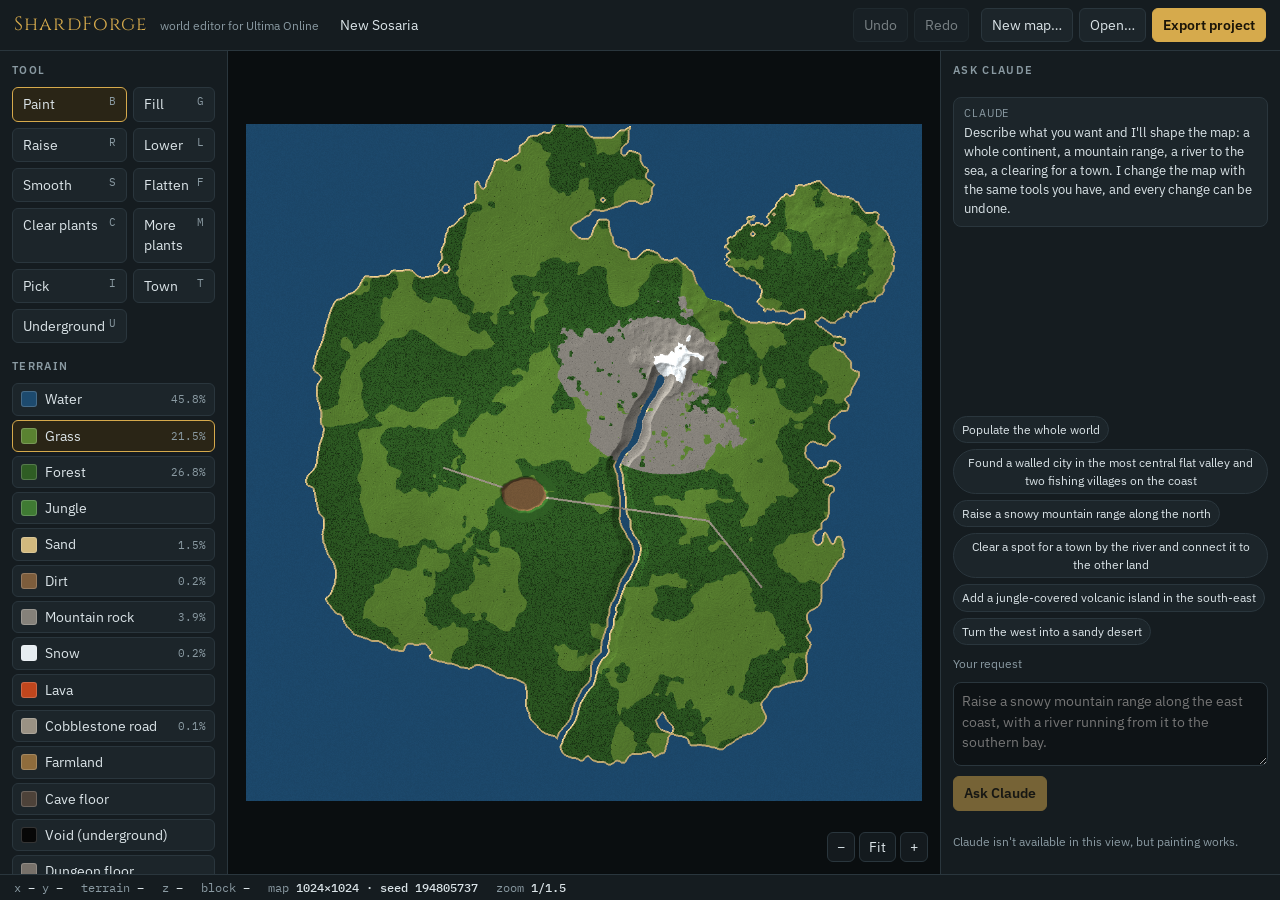
==== commit 16f66c1a: "Remove the Remove-all-signposts button (0.9.1) Co-Authored-By: Claude Opus 5.5 <noreply@anthropic.co" ====
--- a/editor/index.html
+++ b/editor/index.html
@@ -234,7 +234,7 @@
           <select id="caveMap"><option value="">Only caves inside this map's mountains</option></select>
           <p class="note" style="margin:2px 0 0">Half the mouths go to that dungeon map's areas, by teleporters both ways (made when you build). Build the dungeon map first.</p>
         </div>
-        <div class="row" style="margin-top:6px"><button id="btnFeatures" title="Add the ticked features to this map as it is now (towns, roads and all)">Add features to this map</button> <button id="btnNoSigns" title="Take every signpost (post and its sign) off this map. Undo brings them back.">Remove all signposts</button></div>
+        <div class="row" style="margin-top:6px"><button id="btnFeatures" title="Add the ticked features to this map as it is now (towns, roads and all)">Add features to this map</button></div>
       </details>
       <p class="note">Pick the <b>Town</b> tool (T), then click for the radius above, or press and <b>drag out</b> to size it (<kbd>[</kbd> <kbd>]</kbd> resize). <b>Reroll</b> lays the last one out again.</p>
       <div class="row" style="margin-top:8px">
@@ -3405,13 +3405,6 @@
 }
 
 /** Adds the world features to a populated map (or a map with towns of its own). */
-/** Takes every signpost off the map: the posts and the signs on them. */
-OPS.remove_signposts = () => {
-  const post = id => id === PROP.signX || id === PROP.signY, before = W.objects.statics.length;
-  W.objects.statics = W.objects.statics.filter(st => !post(st[0]));
-  W.objects.serverItems = W.objects.serverItems.filter(it => !(it.kind === "sign" && post(it.id)));
-  return { removed: before - W.objects.statics.length };
-};
 OPS.world_features = o => (W._lastFeatures = worldFeatures(o));
 function worldFeatures(o) {
   ensureObjects();
@@ -4082,13 +4075,6 @@
     ["forts", "watchtower or fort", "watchtowers and forts"], ["castles", "castle on a crag", "castles on crags"], ["mills", "water mill"], ["wrecks", "wreck"], ["oases", "oasis", "oases"], ["stones", "stone circle"], ["gates", "moongate"]];
   return parts.filter(([k]) => r[k]).map(([k, one, many]) => k === "linked" ? `${r[k]} ${one}` : `${r[k]} ${r[k] === 1 ? one : many || one + "s"}`).join(", ");
 }
-$("btnNoSigns").onclick = () => {
-  const n = W.objects.statics.filter(st => st[0] === PROP.signX || st[0] === PROP.signY).length;
-  if (!n) { addMsg("claude", "There are no signposts on this map."); return; }
-  const res = applyOps([{ op: "remove_signposts" }])[0];
-  fullRedraw();
-  addMsg("claude", res?.ok ? `Removed ${n} signpost${n === 1 ? "" : "s"}. Undo brings them back.` : "Couldn't remove them: " + escapeHtml(res?.why || "?"), res?.ok ? undefined : "error");
-};
 $("btnFeatures").onclick = () => {
   busy("Adding world features…");
   setTimeout(() => {
@@ -4347,7 +4333,6 @@
 Settlements are laid out as roads, squares and building plots (flattened, cleared, facing their road) that people build on by hand; nothing is on a grid:
 - {"op":"town","cx","cy","size":"hamlet"|"village"|"town"|"city","style"?:"rustic"|"fishing"|"town"|"city"|"desert"|"mountain"|"frontier","name"?,"radius"?,"walls"?:bool,"mainRoads"?,"lanes"?,"square"?:terrain key (dirt, cobblestone, sand, grass, farmland),"plots"?:"sparse"|"normal"|"dense","setting"?:"farmland"|"clearing"|"hilltop"|"harbour" (a lane to the shore and a dock plot; no pier)|"winter"|"oasis","deco"?:{"lamps","market","square","signs","street","flowers","gardens","fields","graveyard": bool each,"amount":0.5..1.7},"seed"?} an irregular square, main roads that wander out following the land, branching lanes, plots along them (inn, shops, smithy, chapel, hall near the square; homes; farms with fields on the outskirts), lamps, market stalls, signposts, gardens, a graveyard. Radii: hamlet 22, village 36, town 60, city 95 (cities get stone walls with gates). Needs mostly dry land; slopes are fine.
 - {"op":"castle_crag","cx","cy","radius"?:14-45,"height"?:30-55,"name"?,"seed"?} raises a sheer-sided crag (grass on top, rock cliffs, scree round the foot) with one way up, a ledge climbing round the cliff to the gate, and builds a castle on top: curtain wall along the edge, towers, a gatehouse, a keep with a tall donjon, a hall and a courtyard; a path joins the nearest road.
-- {"op":"remove_signposts"} takes every signpost (post and sign) off the map.
 - {"op":"world_features","features"?:{"docks","waterfalls","fords","lighthouses","huts","signs","forts","hedges","farms","caves","ruins","wrecks","oases","stones","life","gates": true|false},"caves"?:1.2,"seed"?} adds what makes a populated world lived in: piers with moored boats, waterfalls off high ground, lighthouses on headlands, fishing huts by lakes, signposts at crossroads and cave mouths (only when "signs" is true; off by default), watchtowers and forts at passes, walls and hedges by towns, water mills, cave mouths (spread out) walked into, to caves and mines under the mountains, wrecks and driftwood, oases, standing stones, and moongates linking the towns. populate_world already does this unless "features": false.
 - {"op":"populate_world","cities"?,"towns"?,"villages"?,"hamlets"?,"roads"?:true,"wilderness"?:true,"bridges"?:"mixed"|"masonry"|"wood"|"stone"|"ironstone"|"arcade"|"sandstone"|"brick"|"marble"|"gargish"|"crystal"|"rustic"|"log","seed"?} picks good sites over the whole map, founds settlements with styles from their surroundings, joins them with country roads (along valleys, over passes, round lakes; wooden bridges over narrow rivers) and adds camps, ruins and shrines.
 - {"op":"roads"} connects all settlements. {"op":"lot","x","y","w","h","face"?:"N"|"S"|"E"|"W","kind"?:"home"|"shop"|"inn"|"smithy"|"chapel"|"farm"|"hall"|"keep"} one plot.
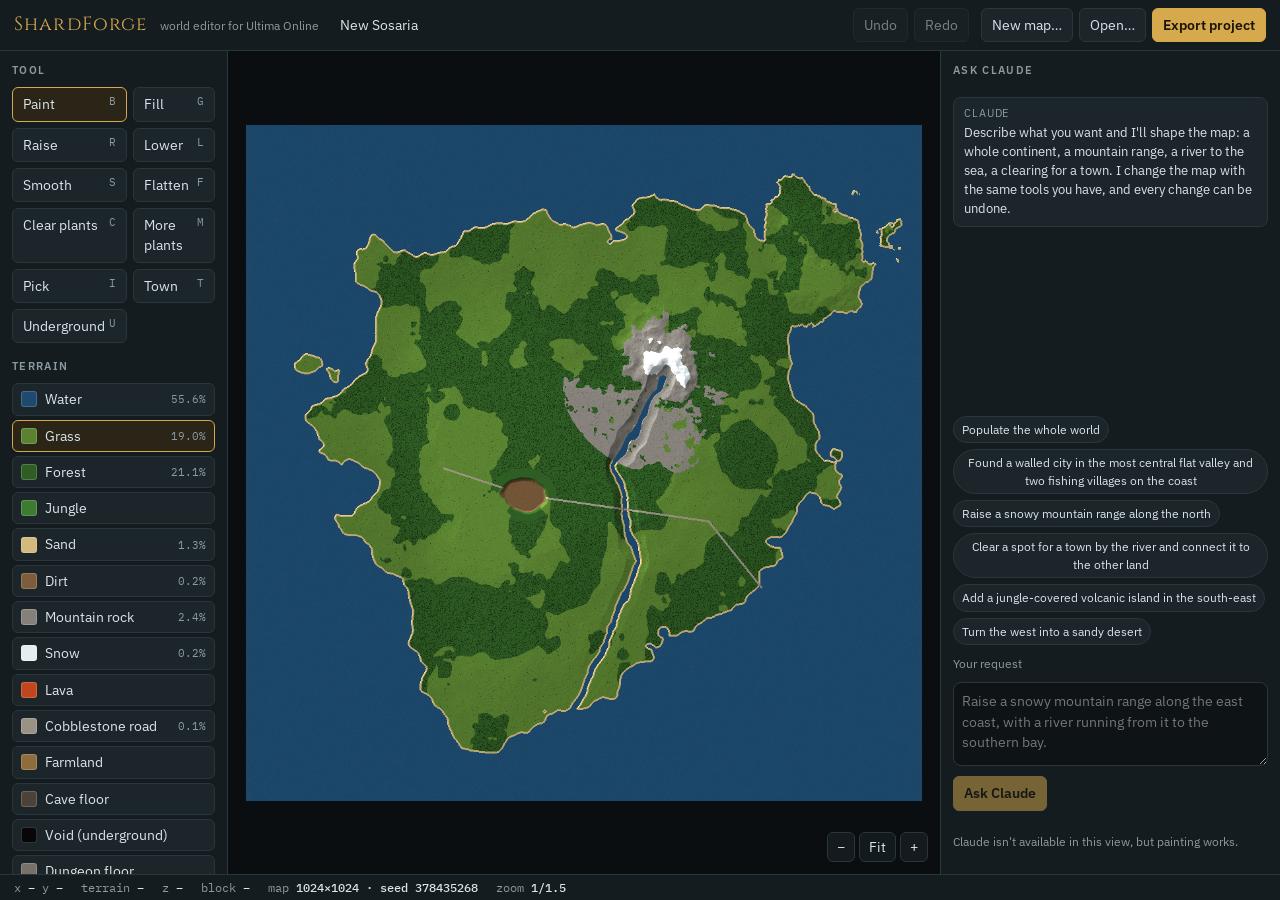
==== commit 55963fd2: "Wildlife and sea spawners, moongates with a town list, your towns as starting cities, ore by the map" ====
--- a/editor/index.html
+++ b/editor/index.html
@@ -2601,6 +2601,7 @@
   caves: "Cave mouths into caves, mines and dungeons", ruins: "Ruins by dungeon mouths",
   wrecks: "Shipwrecks and driftwood", oases: "Desert oases", stones: "Standing stones",
   life: "Town life: vendors, bankers, criers, guards", gates: "Moongates between towns",
+  wildlife: "Creatures in the wild, on land and at sea",
 };
 /** Off unless ticked: signposts (they end up everywhere). */
 const FEATURES_OFF = { signs: true };
@@ -3254,14 +3255,14 @@
 
 /** Moongates: one on each town's and city's square, in a ring that goes round the map, each named for where it goes. */
 function gatesPass() {
+  // A moongate in each town that has room for one: stepping in lists all the others (ShardForgeMoongate in the
+  // ServUO script). Towns and cities are where new characters can start.
   const gates = townsOf().filter(p => p.gate);
   if (gates.length < 2) return 0;
-  const mx = gates.reduce((a, p) => a + p.x, 0) / gates.length, my = gates.reduce((a, p) => a + p.y, 0) / gates.length;
-  gates.sort((a, b) => Math.atan2(a.y - my, a.x - mx) - Math.atan2(b.y - my, b.x - mx));
-  gates.forEach((p, i) => {
-    const q = gates[(i + 1) % gates.length], [x, y, z] = p.gate, [qx, qy, qz] = q.gate;
-    W.objects.serverItems.push({ kind: "tele", look: "moongate", name: `Moongate to ${q.name}`, x, y, z, dx: qx + 1, dy: qy + 1, dz: qz });
-  });
+  for (const p of gates) {
+    const [x, y, z] = p.gate;
+    W.objects.serverItems.push({ kind: "item", type: "ShardForgeMoongate", id: ["town", "city"].includes(p.kind) ? 1 : 2, hue: 0, x, y, z });
+  }
   return gates.length;
 }
 
@@ -3424,9 +3425,77 @@
     if (featOn("caves")) Object.assign(r, cavesPass(o, rnd, occ));
     Object.assign(r, wildsPass(rnd, occ, wb, area));
     if (featOn("gates")) r.gates = gatesPass();
+    if (featOn("wildlife")) Object.assign(r, wildlifePass(rnd, occ, wb));
   } finally { W._quiet = quiet; }
   return r;
 };
+
+/**
+ * Creatures in the wild: spawners spread over the land and the open sea, each with a small group that fits where it
+ * stands (deer and wolves in forests, scorpions in the desert, polar bears in the snow, trolls and harpies under the
+ * mountains, farm animals on farmland, dolphins and sea serpents at sea). Near towns only animals; further out
+ * monsters, and the dangerous ones far from any town. Not in towns, on roads or on the mountains themselves.
+ * Creature names are ServUO classes; a shard missing one leaves it out at import.
+ */
+const WILD_SPAWNS = {
+  // [creatures, tier (0 animals, 1 out in the wild, 2 far from towns), weight]
+  grass: [["Rabbit:3", 0, 3], ["Bird:3", 0, 2], ["Hind:2,GreatHart:1", 0, 3], ["Horse:2", 0, 1], ["GreyWolf:3", 1, 2], ["Eagle:2", 0, 1],
+    ["Brigand:3", 1, 1], ["Orc:3,OrcishMage:1", 1, 1], ["Ettin:1", 2, 1], ["OrcCaptain:1,Orc:3", 2, 1]],
+  forest: [["Hind:2,GreatHart:1", 0, 3], ["Squirrel:2,Bird:2", 0, 2], ["BlackBear:1", 0, 1], ["BrownBear:1", 1, 1], ["TimberWolf:3", 1, 2],
+    ["GrizzlyBear:1", 1, 1], ["Ratman:3,RatmanArcher:1", 1, 1], ["Orc:3,OrcishMage:1", 1, 1], ["Corpser:2", 2, 1], ["Ettin:2", 2, 1]],
+  jungle: [["Bird:3", 0, 2], ["Panther:1", 1, 2], ["Gorilla:2", 1, 2], ["Snake:3", 0, 2], ["GiantSerpent:2", 1, 1], ["Lizardman:3", 1, 2], ["Wisp:1", 2, 1]],
+  sand: [["Scorpion:2", 1, 3], ["Snake:2", 0, 2], ["SandVortex:1", 2, 1], ["Brigand:3", 1, 1], ["Mummy:1", 2, 1]],
+  dirt: [["GiantRat:3", 0, 2], ["Slime:2", 0, 1], ["Brigand:3", 1, 2], ["Orc:3", 1, 1], ["Zombie:2,Skeleton:2", 2, 1]],
+  snow: [["SnowLeopard:1", 1, 2], ["WhiteWolf:3", 1, 2], ["PolarBear:1", 1, 1], ["Walrus:2", 0, 1], ["IceSnake:2", 1, 1],
+    ["FrostSpider:2", 2, 1], ["IceElemental:1", 2, 1], ["SnowElemental:1", 2, 1]],
+  hills: [["MountainGoat:3", 0, 2], ["Mongbat:3", 0, 2], ["Harpy:3", 1, 2], ["Ogre:1", 1, 1], ["Troll:2", 1, 1], ["StoneHarpy:2", 2, 1], ["Ettin:2", 2, 1], ["Cyclops:1", 2, 1]],
+  farmland: [["Cow:2,Bull:1", 0, 2], ["Sheep:3", 0, 2], ["Chicken:4", 0, 2], ["Pig:3", 0, 1], ["Boar:2", 0, 1]],
+  sea: [["Dolphin:3", 0, 3], ["SeaSerpent:2", 1, 3], ["WaterElemental:1", 2, 1], ["DeepSeaSerpent:2", 2, 1], ["Kraken:1", 2, 1]],
+};
+function wildlifePass(rnd, occ, wb) {
+  const N = W.width, H = W.height, towns = townsOf(), out = { wildlife: 0, seaLife: 0 };
+  const townDist = (x, y) => towns.reduce((m, t) => Math.min(m, Math.hypot(t.x - x, t.y - y) - t.radius), Infinity);
+  const tierAt = d => d < 140 ? 0 : d < 380 ? 1 : 2;
+  const pick = (list, tier) => {
+    const ok = list.filter(e => e[1] <= tier), sum = ok.reduce((a, e) => a + e[2] * (e[1] === tier ? 2 : 1), 0);
+    let r = rnd() * sum; for (const e of ok) { r -= e[2] * (e[1] === tier ? 2 : 1); if (r < 0) return e[0]; } return ok[0]?.[0];
+  };
+  const add = (creatures, x, y, z, range) => {
+    const count = creatures.split(",").reduce((a, c) => a + (+c.split(":")[1] || 1), 0);
+    W.objects.serverItems.push({ kind: "spawn", creatures, count, range, min: 8, max: 20, x, y, z });
+  };
+  const keyOf = i => TERRAINS[W.terrain[i]].key;
+  // Land: one try in each 48x48 cell.
+  const S = 48;
+  for (let gy = 0; gy < H; gy += S) for (let gx = 0; gx < N; gx += S) {
+    for (let t = 0; t < 6; t++) {
+      const x = gx + Math.floor(rnd() * S), y = gy + Math.floor(rnd() * S); if (x < 4 || y < 4 || x >= N - 4 || y >= H - 4) continue;
+      const i = x + y * N, k = keyOf(i);
+      if (!WILD_SPAWNS[k] && k !== "rock") break;
+      if (k === "rock" || k === "cobblestone" || occ[i] || isWater(x, y)) continue;
+      const d = townDist(x, y); if (d < 25) continue;
+      let hills = false; for (let j = -6; j <= 6 && !hills; j += 2) for (let q = -6; q <= 6; q += 2) if (inMap(x + q, y + j) && isRockT(W.terrain[x + q + (y + j) * N])) { hills = true; break; }
+      const list = k === "farmland" ? WILD_SPAWNS.farmland : hills && k !== "snow" && rnd() < 0.6 ? WILD_SPAWNS.hills : WILD_SPAWNS[k];
+      const c = pick(list, tierAt(d)); if (!c) break;
+      add(c, x, y, zAt(x, y), 12); out.wildlife++;
+      break;
+    }
+  }
+  // The open sea: one try in each 128x128 cell, well away from the shore.
+  const T = 128;
+  for (let gy = 0; gy < H; gy += T) for (let gx = 0; gx < N; gx += T) {
+    for (let t = 0; t < 6; t++) {
+      const x = gx + Math.floor(rnd() * T), y = gy + Math.floor(rnd() * T); if (x < 8 || y < 8 || x >= N - 8 || y >= H - 8) continue;
+      if (!isWater(x, y) || !wb.sea(wb.at(x, y))) continue;
+      let open = true; for (let j = -8; j <= 8 && open; j += 2) for (let q = -8; q <= 8; q += 2) if (!isWater(x + q, y + j)) { open = false; break; }
+      if (!open) continue;
+      const c = pick(WILD_SPAWNS.sea, tierAt(townDist(x, y))); if (!c) break;
+      add(c, x, y, TERRAINS[TKEY.water].fixedZ ?? -5, 18); out.seaLife++;
+      break;
+    }
+  }
+  return out;
+}
 
 /** Founds settlements across the map on good sites, joins them with roads and scatters camps, ruins and shrines. */
 OPS.populate_world = o => {
@@ -4072,7 +4141,7 @@
 function featureReport(r) {
   if (!r) return "";
   const parts = [["mouths", "cave mouth"], ["linked", "into the dungeon map"], ["waterfalls", "waterfall"], ["lighthouses", "lighthouse"], ["huts", "fishing hut"], ["signs", "signpost"],
-    ["forts", "watchtower or fort", "watchtowers and forts"], ["castles", "castle on a crag", "castles on crags"], ["mills", "water mill"], ["wrecks", "wreck"], ["oases", "oasis", "oases"], ["stones", "stone circle"], ["gates", "moongate"]];
+    ["forts", "watchtower or fort", "watchtowers and forts"], ["castles", "castle on a crag", "castles on crags"], ["mills", "water mill"], ["wrecks", "wreck"], ["oases", "oasis", "oases"], ["stones", "stone circle"], ["gates", "moongate"], ["wildlife", "wildlife spawner"], ["seaLife", "sea spawner"]];
   return parts.filter(([k]) => r[k]).map(([k, one, many]) => k === "linked" ? `${r[k]} ${one}` : `${r[k]} ${r[k] === 1 ? one : many || one + "s"}`).join(", ");
 }
 $("btnFeatures").onclick = () => {
@@ -4333,7 +4402,7 @@
 Settlements are laid out as roads, squares and building plots (flattened, cleared, facing their road) that people build on by hand; nothing is on a grid:
 - {"op":"town","cx","cy","size":"hamlet"|"village"|"town"|"city","style"?:"rustic"|"fishing"|"town"|"city"|"desert"|"mountain"|"frontier","name"?,"radius"?,"walls"?:bool,"mainRoads"?,"lanes"?,"square"?:terrain key (dirt, cobblestone, sand, grass, farmland),"plots"?:"sparse"|"normal"|"dense","setting"?:"farmland"|"clearing"|"hilltop"|"harbour" (a lane to the shore and a dock plot; no pier)|"winter"|"oasis","deco"?:{"lamps","market","square","signs","street","flowers","gardens","fields","graveyard": bool each,"amount":0.5..1.7},"seed"?} an irregular square, main roads that wander out following the land, branching lanes, plots along them (inn, shops, smithy, chapel, hall near the square; homes; farms with fields on the outskirts), lamps, market stalls, signposts, gardens, a graveyard. Radii: hamlet 22, village 36, town 60, city 95 (cities get stone walls with gates). Needs mostly dry land; slopes are fine.
 - {"op":"castle_crag","cx","cy","radius"?:14-45,"height"?:30-55,"name"?,"seed"?} raises a sheer-sided crag (grass on top, rock cliffs, scree round the foot) with one way up, a ledge climbing round the cliff to the gate, and builds a castle on top: curtain wall along the edge, towers, a gatehouse, a keep with a tall donjon, a hall and a courtyard; a path joins the nearest road.
-- {"op":"world_features","features"?:{"docks","waterfalls","fords","lighthouses","huts","signs","forts","hedges","farms","caves","ruins","wrecks","oases","stones","life","gates": true|false},"caves"?:1.2,"seed"?} adds what makes a populated world lived in: piers with moored boats, waterfalls off high ground, lighthouses on headlands, fishing huts by lakes, signposts at crossroads and cave mouths (only when "signs" is true; off by default), watchtowers and forts at passes, walls and hedges by towns, water mills, cave mouths (spread out) walked into, to caves and mines under the mountains, wrecks and driftwood, oases, standing stones, and moongates linking the towns. populate_world already does this unless "features": false.
+- {"op":"world_features","features"?:{"docks","waterfalls","fords","lighthouses","huts","signs","forts","hedges","farms","caves","ruins","wrecks","oases","stones","life","gates","wildlife": true|false},"caves"?:1.2,"seed"?} adds what makes a populated world lived in: piers with moored boats, waterfalls off high ground, lighthouses on headlands, fishing huts by lakes, signposts at crossroads and cave mouths (only when "signs" is true; off by default), watchtowers and forts at passes, walls and hedges by towns, water mills, cave mouths (spread out) walked into, to caves and mines under the mountains, wrecks and driftwood, oases, standing stones, and moongates linking the towns. populate_world already does this unless "features": false.
 - {"op":"populate_world","cities"?,"towns"?,"villages"?,"hamlets"?,"roads"?:true,"wilderness"?:true,"bridges"?:"mixed"|"masonry"|"wood"|"stone"|"ironstone"|"arcade"|"sandstone"|"brick"|"marble"|"gargish"|"crystal"|"rustic"|"log","seed"?} picks good sites over the whole map, founds settlements with styles from their surroundings, joins them with country roads (along valleys, over passes, round lakes; wooden bridges over narrow rivers) and adds camps, ruins and shrines.
 - {"op":"roads"} connects all settlements. {"op":"lot","x","y","w","h","face"?:"N"|"S"|"E"|"W","kind"?:"home"|"shop"|"inn"|"smithy"|"chapel"|"farm"|"hall"|"keep"} one plot.
 - {"op":"camp","cx","cy"}, {"op":"ruins","cx","cy"}, {"op":"shrine","cx","cy"}, {"op":"graveyard","x","y","w"?,"h"?}, {"op":"clear_objects","region"?:{"x","y","w","h"}}.
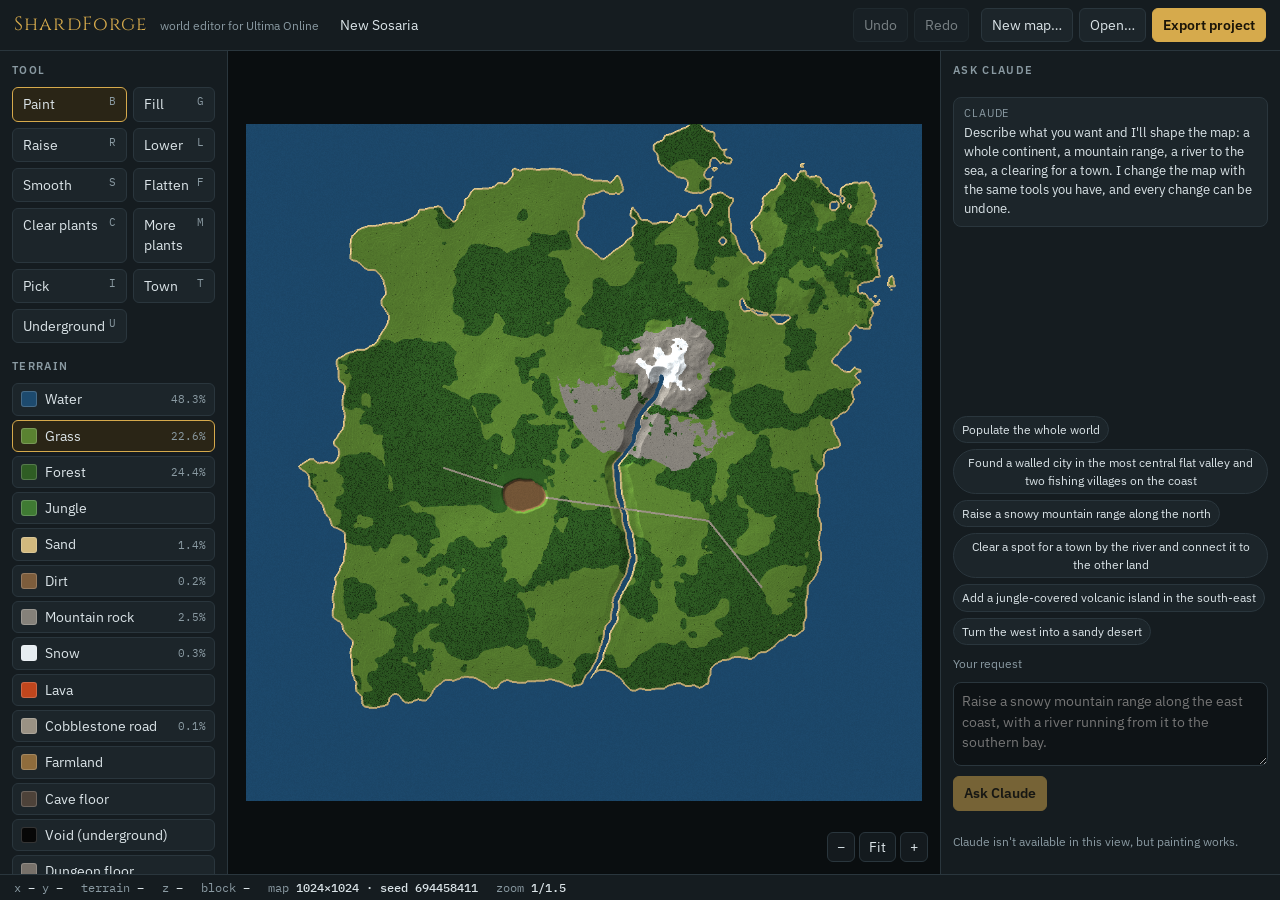
==== commit 35c0e739: "Dungeon regions, no houses in any region, healers' shrines, world map export in Walk (0.11.0) Co-Aut" ====
--- a/editor/index.html
+++ b/editor/index.html
@@ -2218,7 +2218,13 @@
     if (Math.hypot(x - cx, y - cy) <= 3.2) addStatic(PROP.pavers[(x + y) & 3], x, y, z);
   }
   for (const [dx, dy] of [[-3, 0], [3, 0], [0, -3], [0, 3]]) addStatic(PROP.brazier, cx + dx, cy + dy, z);
-  addStatic(PROP.candelabra, cx, cy, z);
+  // Where the dead come back: an ankh to pray at (ServUO's AnkhWest or AnkhNorth resurrect ghosts) and a
+  // wandering healer nearby, so a death far from town needn't mean the long walk back.
+  if (featOn("shrines")) {
+    const north = rnd() < 0.5;
+    W.objects.serverItems.push({ kind: "item", type: north ? "AnkhNorth" : "AnkhWest", id: north ? 0x0004 : 0x0003, hue: 0, x: cx, y: cy, z });
+    W.objects.serverItems.push({ kind: "spawn", creatures: "WanderingHealer:1", count: 1, range: 4, min: 5, max: 10, x: cx + 2, y: cy + 2, z });
+  } else addStatic(PROP.candelabra, cx, cy, z);
   W.places.push({ name: o.name || "Shrine", kind: "shrine", x: cx, y: cy, radius: 5 });
 };
 OPS.clear_objects = o => {
@@ -2601,7 +2607,7 @@
   caves: "Cave mouths into caves, mines and dungeons", ruins: "Ruins by dungeon mouths",
   wrecks: "Shipwrecks and driftwood", oases: "Desert oases", stones: "Standing stones",
   life: "Town life: vendors, bankers, criers, guards", gates: "Moongates between towns",
-  wildlife: "Creatures in the wild, on land and at sea",
+  wildlife: "Creatures in the wild, on land and at sea", shrines: "Healers' shrines: an ankh and a wandering healer",
 };
 /** Off unless ticked: signposts (they end up everywhere). */
 const FEATURES_OFF = { signs: true };
@@ -3549,7 +3555,7 @@
   }
   if (o.roads !== false) OPS.roads({});
   if (o.wilderness !== false) {
-    const sites = { camp: Math.round(area * (o.camps ?? 4)), ruins: Math.round(area * (o.ruins ?? 3)), shrine: Math.round(area * (o.shrines ?? 1.2)) };
+    const sites = { camp: Math.round(area * (o.camps ?? 4)), ruins: Math.round(area * (o.ruins ?? 3)), shrine: Math.max(2, Math.round(area * (o.shrines ?? 2))) };
     const occ = occupancy();
     for (const [kind, n] of Object.entries(sites)) for (let k = 0, tries = 0; k < n && tries < n * 60; tries++) {
       const x = 20 + Math.floor(rnd() * (W.width - 40)), y = 20 + Math.floor(rnd() * (W.height - 40)), t = W.terrain[x + y * W.width];
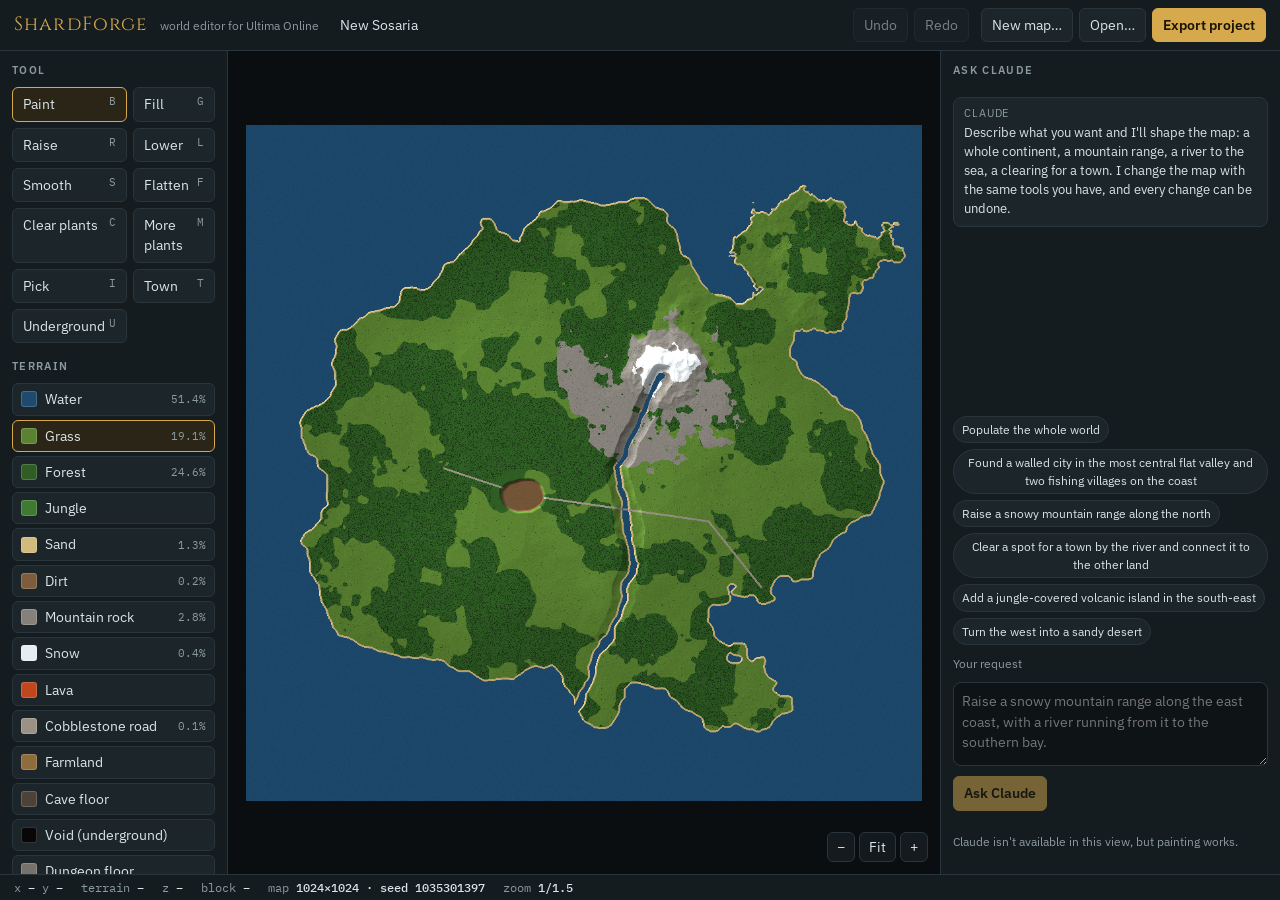
==== commit d005d874: "Castles: a broad walled ramp up instead of the ledge; Walk draws whole ankhs (0.12.0) Co-Authored-By" ====
--- a/editor/index.html
+++ b/editor/index.html
@@ -3274,8 +3274,8 @@
 
 /**
  * A fairy-tale castle on a crag: a plateau with an uneven edge rises sheer out of the land, grass on top and rock
- * down its sides, a rocky skirt of fallen stone round its foot. The one way up is a ledge that climbs round the
- * cliff to the gate. On top a curtain wall follows the edge, towers along it and a gatehouse where the ledge
+ * down its sides, a rocky skirt of fallen stone round its foot. The one way up is a broad walled ramp straight
+ * out from the gate. On top a curtain wall follows the edge, towers along it and a gatehouse where the ramp
  * arrives; inside a keep with its tall donjon, a hall and a courtyard. Everything stands at the plateau's height.
  */
 const angDiff = (a, b) => Math.atan2(Math.sin(a - b), Math.cos(a - b));
@@ -3288,35 +3288,45 @@
   const nseed = Math.floor(rnd() * 1e5);
   const Rat = a => R0 * (0.84 + 0.32 * fbm(Math.cos(a) * 1.4 + 5, Math.sin(a) * 1.4 + 9, nseed, 3));
   const g = groundHeight(cx, cy, R0 + 10), H = o.height ?? between(55, 80, rnd), T = clampZ(Math.min(115, g + H));
-  // The way up comes from the nearest town (else anywhere); the ledge climbs this far round the cliff to the gate.
+  // The way up: a broad ramp straight out from the gate, facing the nearest town (else the side the camera sees),
+  // along one of the four directions so its parapets run straight.
   const near = nearestTown(cx, cy);
-  const ga = o.gateAngle ?? (near && Math.hypot(near.x - cx, near.y - cy) < 600 ? Math.atan2(near.y - cy, near.x - cx) : rnd() * Math.PI * 2);
-  // Of the two ways round, the one that passes the side the camera sees (south-east), so the ledge shows.
-  const swing = 1.0 + rnd() * 0.6, view = Math.PI / 4;
-  const arc = Math.abs(angDiff(ga - swing / 2, view)) < Math.abs(angDiff(ga + swing / 2, view)) ? swing : -swing, footA = ga - arc;
-  const ledgeS = a => { const s = angDiff(a, footA) / arc; return s >= 0 && s <= 1 ? s : null; };
-  const span = Math.ceil(R0 * 1.2) + 12;
+  const want = o.gateAngle ?? (near && Math.hypot(near.x - cx, near.y - cy) < 600 ? Math.atan2(near.y - cy, near.x - cx) : Math.PI / 2);
+  const ga = Math.round(want / (Math.PI / 2)) * (Math.PI / 2);
+  const ux = Math.round(Math.cos(ga)), uy = Math.round(Math.sin(ga)), px = -uy, py = ux;
+  const STEP = 4, rampLen = Math.ceil((T - g) / STEP) + 1, d0 = Math.round(Rat(ga)) - 1;
+  const span = Math.ceil(R0 * 1.2) + rampLen + 14;
   const keepT = TERRAINS.map(t => t.key).filter(k => !["water", "lava"].includes(k));
   for (let y = cy - span; y <= cy + span; y++) for (let x = cx - span; x <= cx + span; x++) {
     if (!inMap(x, y)) continue;
     const i = x + y * N, t = W.terrain[i]; if (t === TKEY.water || t === TKEY.lava) continue;
     const dx = x - cx, dy = y - cy, a = Math.atan2(dy, dx), d = Math.hypot(dx, dy);
     const e = d - Rat(a) + (fbm(x / 3, y / 3, nseed + 7, 2) - 0.5) * 1.6;   // how far outside the edge
-    const s = ledgeS(a), crag = fbm(x / 4, y / 4, nseed + 11, 2);
+    const crag = fbm(x / 4, y / 4, nseed + 11, 2);
     if (e <= 0) { W.height_[i] = T; if (t !== TKEY.rock) W.terrain[i] = e > -1.5 && crag > 0.62 ? TKEY.rock : TKEY.grass; W.density[i] = 40; continue; }
-    if (s !== null && e > 1.0 && e <= 4.2) {
-      // The ledge: a path cut along the cliff, rising from the foot to the gate.
-      W.height_[i] = clampZ(g + (T - g) * Math.min(1, s * 1.04)); W.terrain[i] = TKEY.dirt; W.density[i] = 0; continue;
-    }
     if (e <= 1.0) { W.height_[i] = clampZ(Math.abs(angDiff(a, ga)) < 3 / R0 ? T : T - 2 - crag * 4); W.terrain[i] = TKEY.rock; W.density[i] = 0; continue; }
     if (e <= 2.6) { W.height_[i] = clampZ(g + (T - g) * (0.08 + crag * 0.18)); W.terrain[i] = TKEY.rock; W.density[i] = 0; continue; }
     if (e <= 9) {
       // Fallen stone and scree round the foot, thinning out into the land.
-      const f = 1 - (e - 2.6) / 6.4, ledgeH = s !== null ? g + (T - g) * s : Infinity;
+      const f = 1 - (e - 2.6) / 6.4;
       const h = g + (T - g) * 0.12 * f * f + (crag - 0.5) * 4;
-      W.height_[i] = clampZ(Math.min(Math.max(W.height_[i] * (1 - f) + h * f, g), ledgeH - 6));
+      W.height_[i] = clampZ(Math.max(W.height_[i] * (1 - f) + h * f, g));
       if (crag + f * 0.5 > 0.85) W.terrain[i] = TKEY.rock; else if (W.terrain[i] === TKEY.rock || W.terrain[i] === TKEY.snow) W.terrain[i] = TKEY.grass;
       W.density[i] = Math.min(W.density[i], Math.round(40 + (1 - f) * 80));
+    }
+  }
+  // The ramp: five wide, climbing STEP a tile from the land to the gate, with a low wall either side and the
+  // ground falling away steeply beyond. Walkable all the way: no steps too high, nothing in the way.
+  const rampCells = new Set();
+  for (let t = -2; t <= rampLen + 2; t++) {
+    const h = clampZ(Math.max(g, T - Math.max(0, t) * STEP));
+    for (let k = -5; k <= 5; k++) {
+      const X = cx + ux * (d0 + t) + px * k, Y = cy + uy * (d0 + t) + py * k; if (!inMap(X, Y)) continue;
+      const i = X + Y * N, ak = Math.abs(k);
+      if (ak <= 2) { W.height_[i] = h; W.terrain[i] = TKEY.cobblestone; W.density[i] = 0; rampCells.add(i); }
+      else if (ak === 3) { W.height_[i] = h; W.terrain[i] = TKEY.rock; W.density[i] = 0; rampCells.add(i);
+        if (t >= 1 && t <= rampLen && h > g + 2) addStatic0(ux !== 0 ? WILD.halfWallEW : WILD.halfWallNS, X, Y, h); }
+      else if (t >= 0 && t <= rampLen) { const sk = clampZ(Math.max(g, h - (ak - 3) * 14)); if (W.height_[i] > sk || ak === 4) W.height_[i] = Math.max(sk, Math.min(W.height_[i], h)); W.terrain[i] = TKEY.rock; W.density[i] = 0; }
     }
   }
   // The castle: everything a little in from the edge.
@@ -3331,7 +3341,7 @@
     W.objects.buildings.push({ x: tx - 1, y: ty - 1, w: 3, h: 3, z: T, floors, theme, roofType, use: "tower", door: "S", seed: seedB() });
     take(tx - 2, ty - 2, tx + 2, ty + 2); towers.push([tx, ty]);
   };
-  // Gatehouse: two towers either side of where the ledge comes up.
+  // Gatehouse: two towers either side of where the ramp comes up.
   const gr = Rat(ga) - 3, gx = Math.round(cx + Math.cos(ga) * gr), gy = Math.round(cy + Math.sin(ga) * gr);
   tower(ga + 5 / gr, 3, "stone", "flat"); tower(ga - 5 / gr, 3, "stone", "flat");
   const nT = between(4, 7, rnd), off = rnd() * Math.PI * 2;
@@ -3347,7 +3357,7 @@
   }
   for (const key of new Set([...ew, ...ns])) {
     const [x, y] = key.split(",").map(Number);
-    if (!inMap(x, y) || Math.hypot(x - gx, y - gy) < 2.5 || towers.some(([tx, ty]) => Math.abs(x - tx) <= 2 && Math.abs(y - ty) <= 2)) continue;
+    if (!inMap(x, y) || Math.abs((x - gx) * px + (y - gy) * py) <= 3 && Math.abs((x - gx) * ux + (y - gy) * uy) <= 4 || towers.some(([tx, ty]) => Math.abs(x - tx) <= 2 && Math.abs(y - ty) <= 2)) continue;
     const id = ew.has(key) && ns.has(key) ? PROP.wallCorner : ew.has(key) ? PROP.wallEW : PROP.wallNS;
     addStatic0(id, x, y, T); addStatic0(id, x, y, T + 20);
     W.height_[x + y * N] = T;
@@ -3373,23 +3383,23 @@
     const i = x + y * N; W.height_[i] = T; W.density[i] = 0;
     W.terrain[i] = Math.hypot(x - gx, y - gy) < R0 * 0.55 || fbm(x / 5, y / 5, nseed + 21, 2) > 0.55 ? TKEY.cobblestone : TKEY.grass;
   }
-  const yard = [Math.round((gx + cx) / 2), Math.round((gy + cy) / 2)];
+  const yard = [gx - ux * 6 + px * 5, gy - uy * 6 + py * 5]; // beside the way in, not on it
   if (!taken.has(yard[0] + "," + yard[1])) { addStatic0(PROP.trough[0], yard[0], yard[1], T); addStatic0(PROP.trough[1], yard[0] + 1, yard[1], T); }
-  for (const [tx, ty] of [[gx + Math.round(Math.cos(ga + Math.PI / 2) * 2), gy + Math.round(Math.sin(ga + Math.PI / 2) * 2)], [gx - Math.round(Math.cos(ga + Math.PI / 2) * 2), gy - Math.round(Math.sin(ga + Math.PI / 2) * 2)]])
-    if (inMap(tx, ty) && !taken.has(tx + "," + ty)) addStatic0(PROP.lamp, tx - Math.round(Math.cos(ga) * 2), ty - Math.round(Math.sin(ga) * 2), T);
-  // A path from the foot of the ledge out to the nearest road.
-  const fr = Rat(footA) + 4, fx = Math.round(cx + Math.cos(footA) * fr), fy = Math.round(cy + Math.sin(footA) * fr);
+  // Lamps either side of the way in, clear of the ramp's width.
+  for (const k of [-4, 4]) { const tx = gx + px * k - ux * 2, ty = gy + py * k - uy * 2; if (inMap(tx, ty) && !taken.has(tx + "," + ty)) addStatic0(PROP.lamp, tx, ty, T); }
+  // A path from the foot of the ramp out to the nearest road.
+  const fx = cx + ux * (d0 + rampLen + 3), fy = cy + uy * (d0 + rampLen + 3);
   let best = null;
   for (const L of W._roadLines || []) for (const p of L.pts) { const d = Math.hypot(p[0] - fx, p[1] - fy); if (!best || d < best.d) best = { p, d }; }
   if (!best || best.d > 250) for (const t of townsOf()) for (const p of t.exits || []) { const d = Math.hypot(p[0] - fx, p[1] - fy); if (!best || d < best.d) best = { p, d }; }
   if (best && best.d < 400) {
-    const out = [Math.round(fx + Math.cos(footA - arc * 0.3) * 6), Math.round(fy + Math.sin(footA - arc * 0.3) * 6)];
+    const out = [fx + ux * 6, fy + uy * 6];
     OPS.path({ points: [[fx, fy], out, best.p], width: 2, terrain: "dirt", jitter: 2, within: keepT });
   }
   const name = o.name || "Castle";
   W.places.push({ name, kind: "castle", x: cx, y: cy, radius: R0 + 6 });
   if (o.life ?? featOn("life")) W.objects.serverItems.push({ kind: "region", x: Math.max(0, cx - R0 - 2), y: Math.max(0, cy - R0 - 2), w: 2 * R0 + 5, h: 2 * R0 + 5, z: 0, name, guarded: true });
-  return { name, top: T, ground: g };
+  return { name, top: T, ground: g, foot: [fx, fy], gate: [gx, gy] };
 }
 /** Castles on crags near towns, on dry land with room round them. */
 function castlesPass(rnd, occ, want) {
@@ -4089,7 +4099,7 @@
       if (!r.ok) { addMsg("claude", "Couldn't raise the castle: " + escapeHtml(r.why), "error"); return; }
       lastTown = { op, depth: undoStack.length }; $("btnReroll").disabled = false;
       const p = W.places.filter(q => q.kind === "castle").at(-1);
-      addMsg("claude", `Raised <b>${escapeHtml(p.name)}</b> on a crag: one way up, a ledge round the cliff to the gate. <b>Reroll</b> tries another.`);
+      addMsg("claude", `Raised <b>${escapeHtml(p.name)}</b> on a crag: one way up, a broad ramp to the gate. <b>Reroll</b> tries another.`);
     }, 20);
     return;
   }
